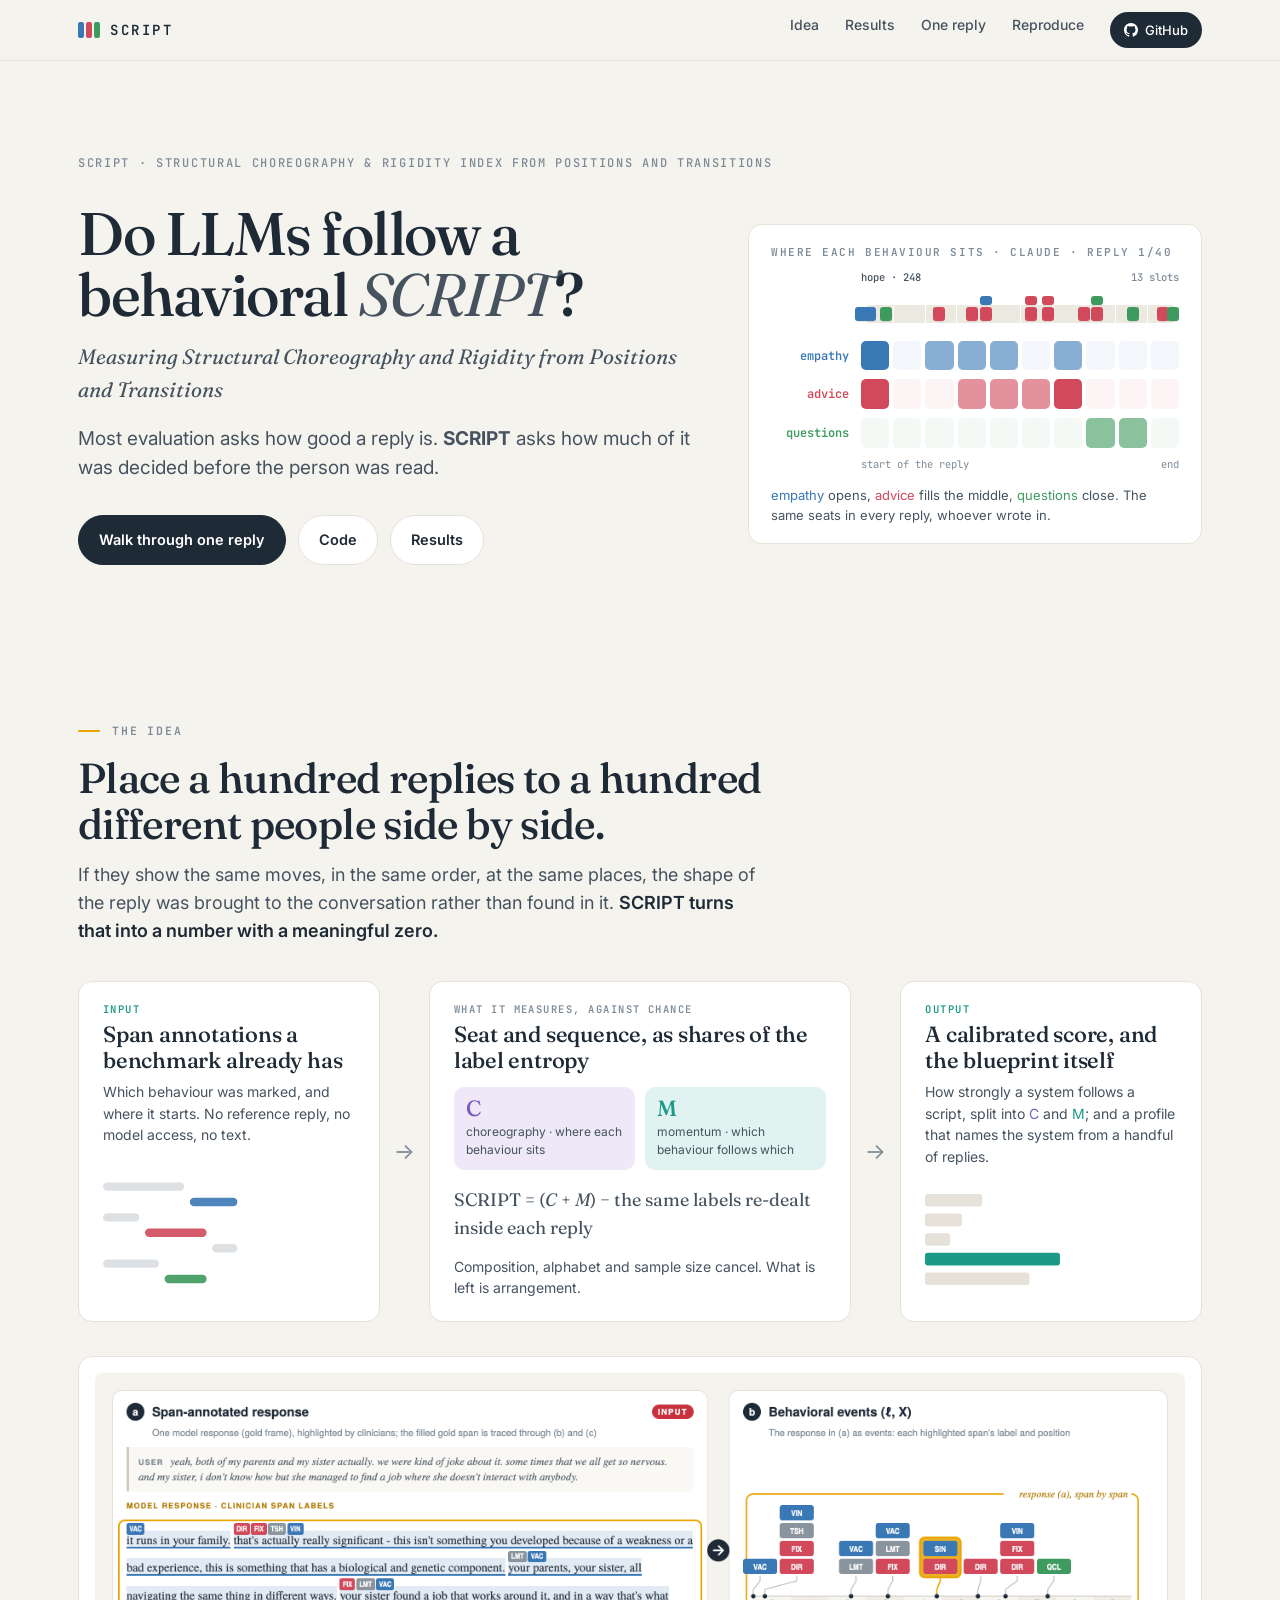
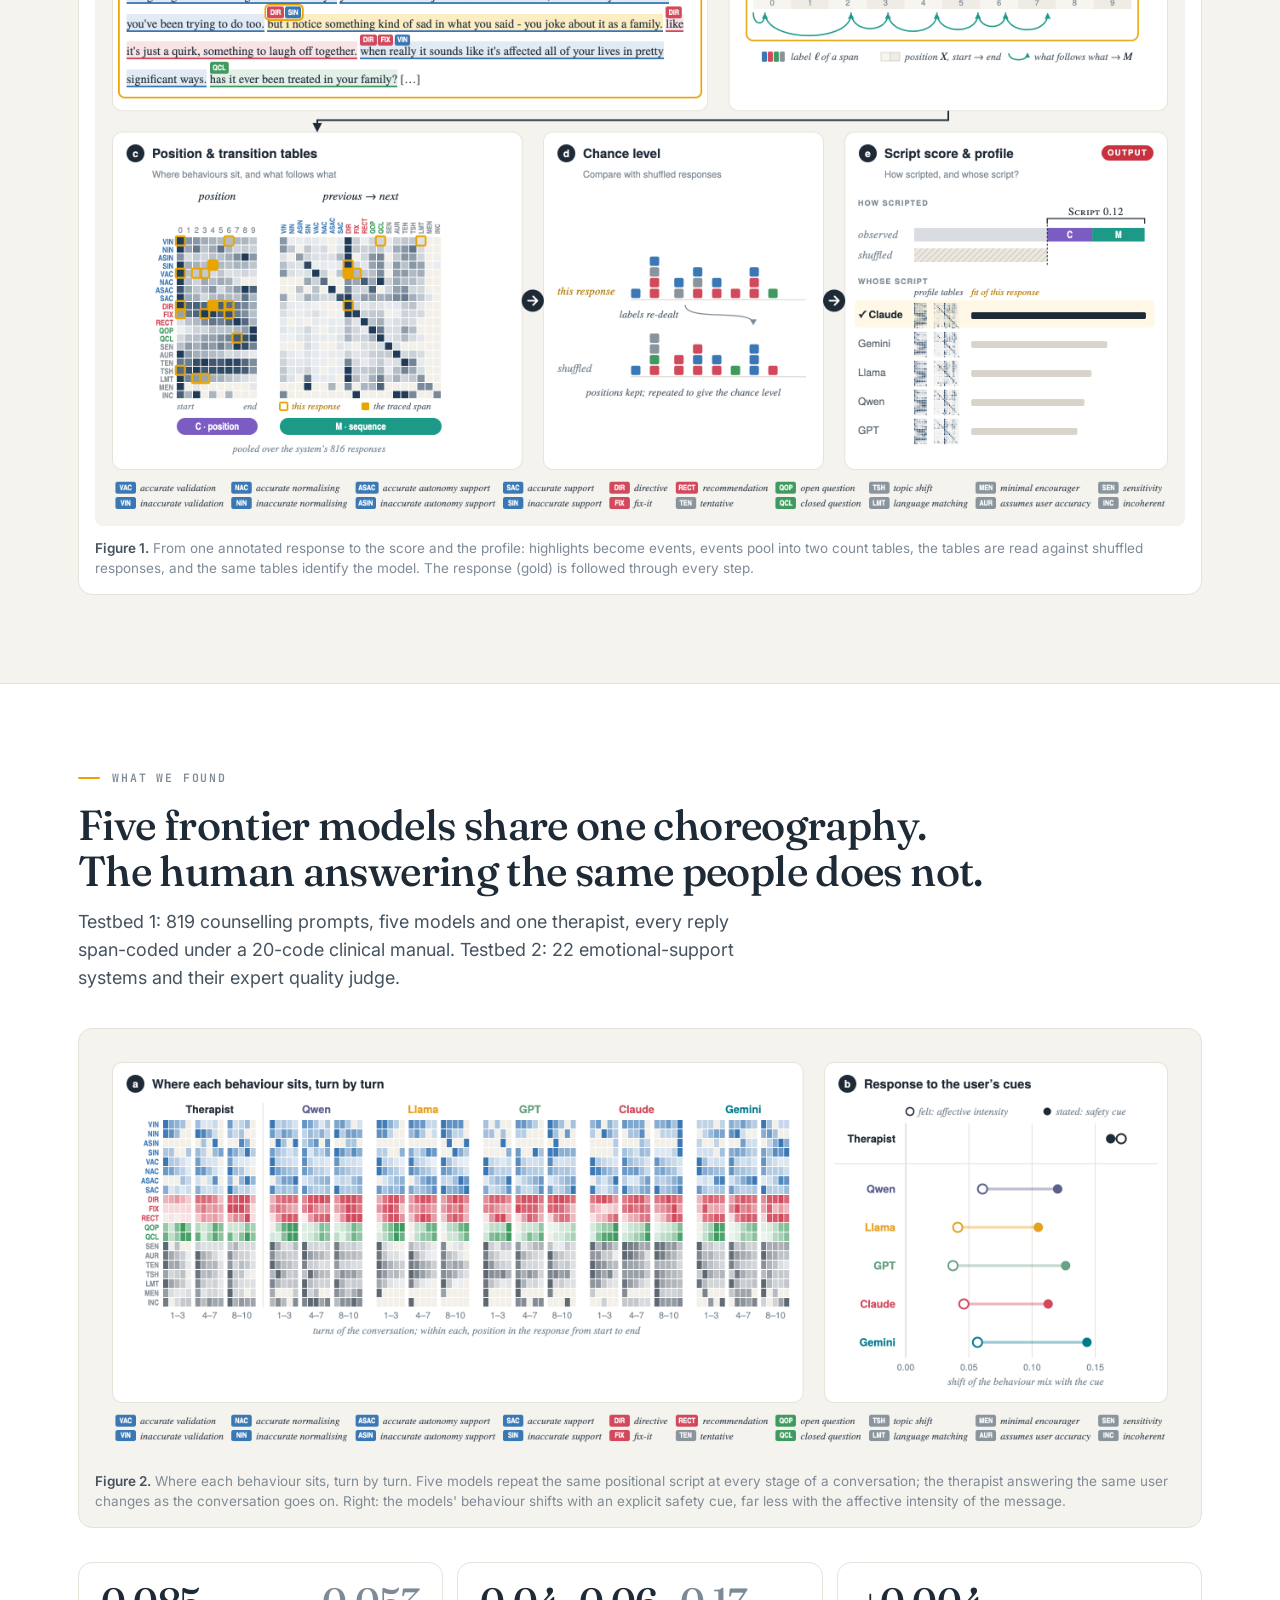
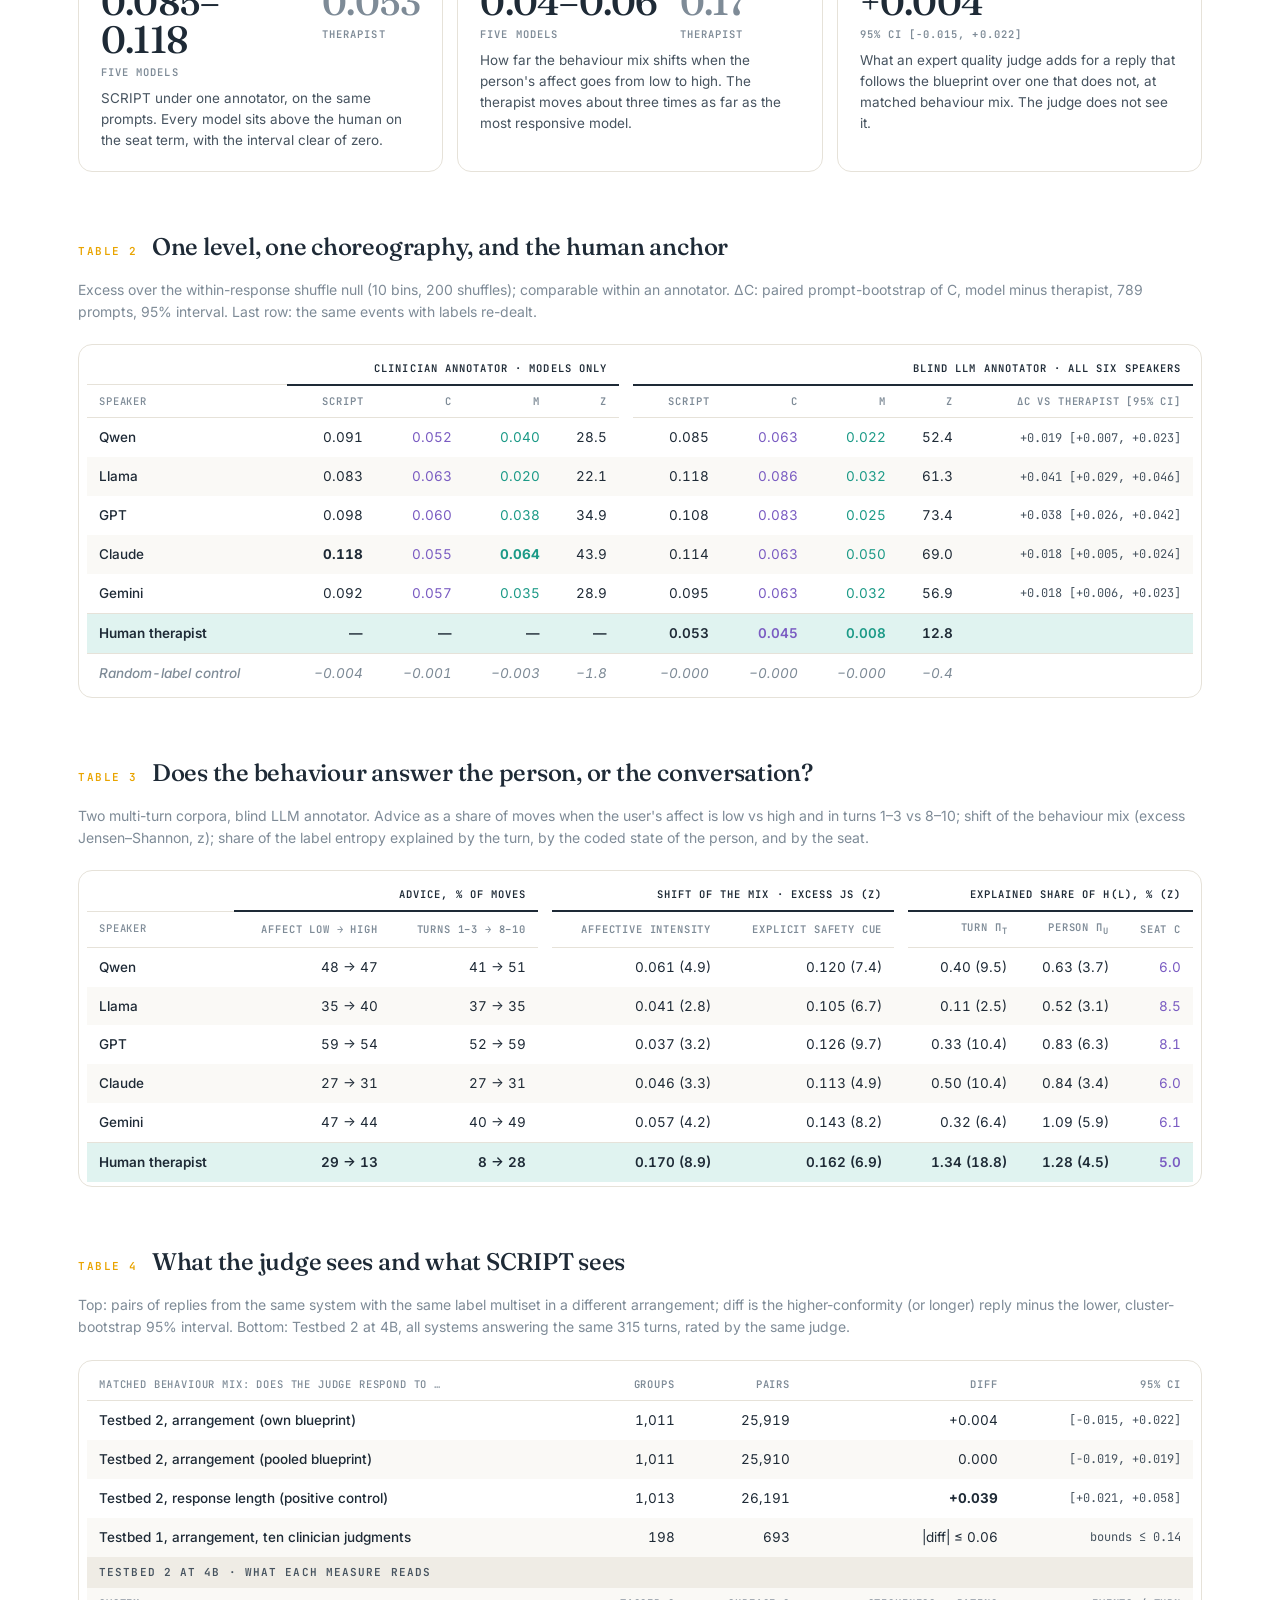
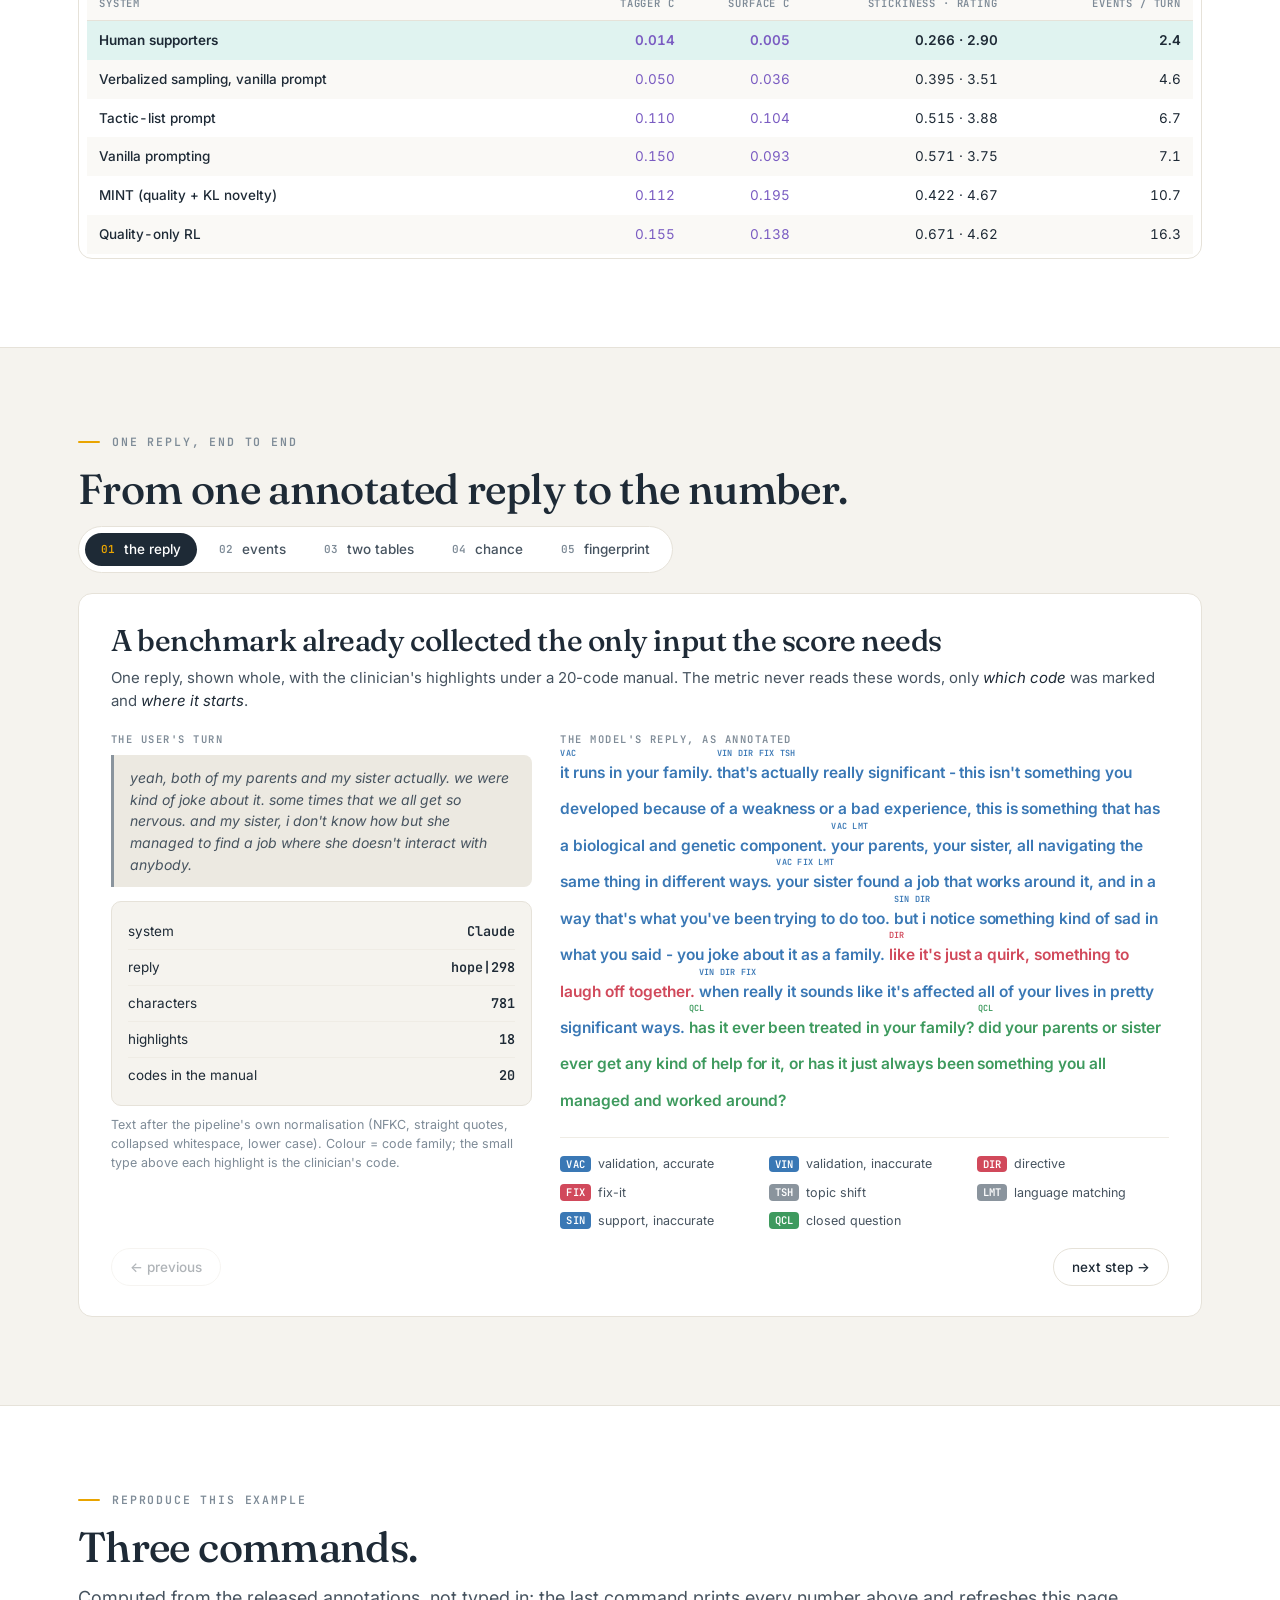
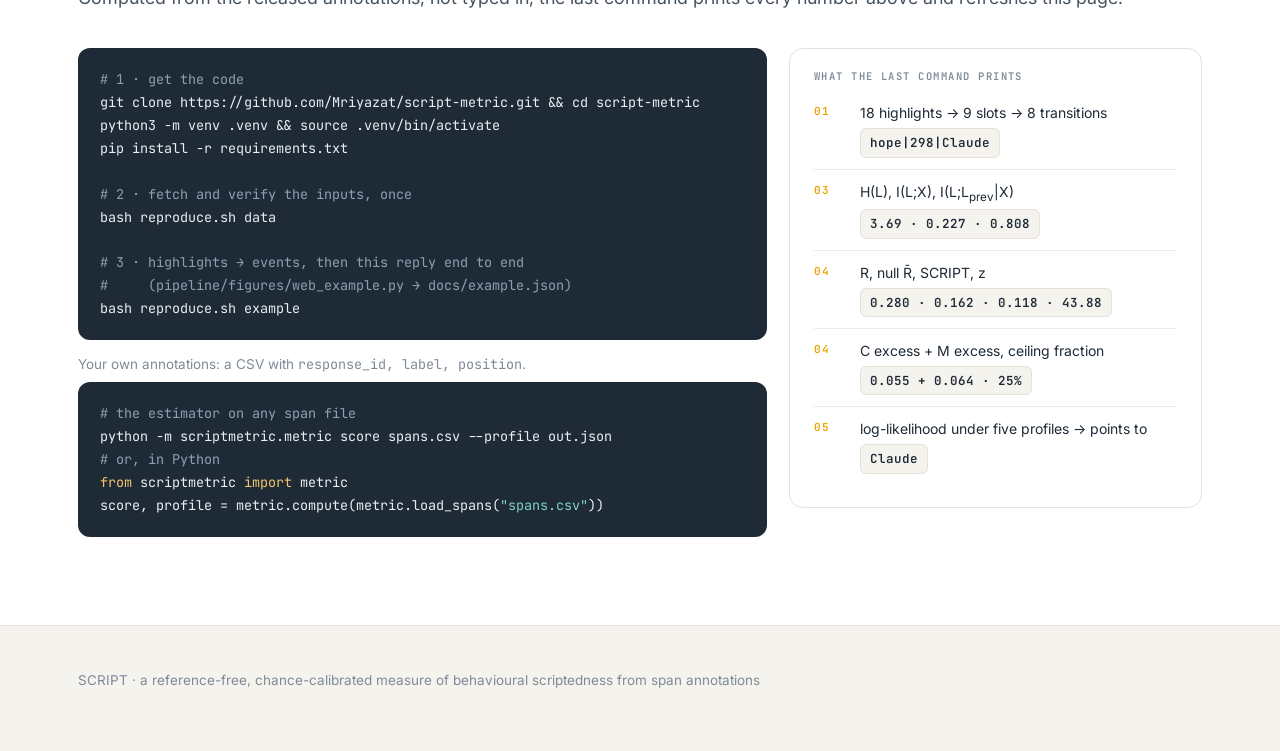
==== docs/index.html @ 9e0c5830 "Clean figure code to the figures the paper uses; update figures and paper title on README and projec" ====
<!doctype html>
<html lang="en">
<head>
<meta charset="utf-8">
<meta name="viewport" content="width=device-width, initial-scale=1">
<title>Do LLMs Follow a Behavioral SCRIPT? Measuring Structural Choreography and Rigidity from Positions and Transitions</title>
<meta name="description" content="SCRIPT is a reference-free, chance-calibrated measure of how much of a reply's behaviour was fixed by where it sits and what came before, rather than by the person it answers.">
<meta property="og:title" content="Do LLMs Follow a Behavioral SCRIPT? Measuring Structural Choreography and Rigidity from Positions and Transitions">
<meta property="og:description" content="How much of a reply was decided before the person was read.">
<meta property="og:image" content="https://mriyazat.github.io/script-metric/assets/figure1_method.png">
<link rel="preconnect" href="https://fonts.googleapis.com">
<link rel="preconnect" href="https://fonts.gstatic.com" crossorigin>
<link rel="stylesheet" href="https://fonts.googleapis.com/css2?family=Fraunces:ital,opsz,wght@0,9..144,300..700;1,9..144,300..700&family=Inter:wght@400;500;600;700&family=JetBrains+Mono:wght@400;500;600&display=swap">
<style>
:root{
  --bg:#F5F3EE; --card:#FFFFFF; --ink:#1E2A36; --ink2:#46535F; --mute:#7E8B97;
  --hair:#E6E2D9; --hair2:#EFECE5; --rail:#ECE9E1;
  --emp:#3A78B5; --adv:#D1495B; --que:#3E9A5E; --oth:#8A949D;
  --C:#7A5CC2; --M:#1C9A87; --gold:#E9A400;
  --emp-soft:#E4EDF7; --adv-soft:#F9E6E9; --que-soft:#E4F2E9; --C-soft:#EEE8F8; --M-soft:#E0F3F0;
  --r:14px;
}
*{box-sizing:border-box}
html{scroll-behavior:smooth}
body{margin:0;background:var(--bg);color:var(--ink);font-family:Inter,-apple-system,BlinkMacSystemFont,"Segoe UI",sans-serif;font-size:16px;line-height:1.55;-webkit-font-smoothing:antialiased}
a{color:inherit}
img{max-width:100%;display:block}
.serif{font-family:Fraunces,Georgia,serif;font-variation-settings:"opsz" 144}
.mono{font-family:"JetBrains Mono",ui-monospace,SFMono-Regular,Menlo,monospace}
.wrap{max-width:1180px;margin:0 auto;padding:0 28px}
section{padding:88px 0}
.eyebrow{font:600 11.5px/1 "JetBrains Mono",monospace;letter-spacing:.16em;text-transform:uppercase;color:var(--mute);display:flex;align-items:center;gap:12px;margin-bottom:18px}
.eyebrow::before{content:"";width:22px;height:2px;background:var(--gold);border-radius:1px}
h2{font-family:Fraunces,Georgia,serif;font-weight:500;font-size:clamp(28px,3.4vw,42px);line-height:1.1;letter-spacing:-.015em;margin:0 0 14px;text-wrap:balance}
.lede{font-size:18px;color:var(--ink2);max-width:62ch;margin:0 0 36px}
.lede b{color:var(--ink);font-weight:600}
.card{background:var(--card);border:1px solid var(--hair);border-radius:var(--r);padding:22px 24px}
.cap{font-size:13.5px;color:var(--mute);line-height:1.5;margin-top:12px}
.cap b{color:var(--ink2);font-weight:600}
.chip{display:inline-block;font:600 10.5px/1 "JetBrains Mono",monospace;padding:3px 6px;border-radius:4px;color:#fff;letter-spacing:.02em;vertical-align:middle}
.g-empathy{background:var(--emp)}.g-advice{background:var(--adv)}.g-questions{background:var(--que)}.g-other{background:var(--oth)}
.t-empathy{color:var(--emp)}.t-advice{color:var(--adv)}.t-questions{color:var(--que)}.t-other{color:var(--oth)}
.tC{color:var(--C)}.tM{color:var(--M)}
.num{font-family:"JetBrains Mono",monospace;font-variant-numeric:tabular-nums}

/* ---------------- nav ---------------- */
nav.top{position:sticky;top:0;z-index:20;background:rgba(245,243,238,.82);backdrop-filter:saturate(1.4) blur(10px);border-bottom:1px solid var(--hair)}
nav.top .wrap{display:flex;align-items:center;justify-content:space-between;height:60px}
.brand{display:flex;align-items:center;gap:10px;text-decoration:none}
.brand .mark{display:flex;gap:2px}
.brand .mark i{display:block;width:6px;height:16px;border-radius:2px}
.brand b{font:600 14px/1 "JetBrains Mono",monospace;letter-spacing:.18em}
nav.top ul{display:flex;gap:26px;list-style:none;margin:0;padding:0}
nav.top li a{text-decoration:none;font-size:14px;color:var(--ink2);font-weight:500}
nav.top li a:hover{color:var(--ink)}
nav.top li a.gh{display:inline-flex;align-items:center;gap:7px;background:var(--ink);color:#fff;padding:8px 14px;border-radius:999px;font-size:13px}
@media (max-width:760px){nav.top li:not(:last-child){display:none}}

/* ---------------- hero ---------------- */
.hero{padding:96px 0 72px}
.hero .grid{display:grid;grid-template-columns:1.15fr .85fr;gap:56px;align-items:center}
.hero h1{font-family:Fraunces,Georgia,serif;font-weight:500;font-size:clamp(40px,5.4vw,68px);line-height:1.02;letter-spacing:-.025em;margin:0 0 22px;text-wrap:balance}
.hero h1 em{font-style:italic;font-weight:400;color:var(--ink2)}
.hero p{font-size:19px;color:var(--ink2);max-width:52ch;margin:0 0 32px}
.hero .sub{font:500 12px/1 "JetBrains Mono",monospace;letter-spacing:.14em;text-transform:uppercase;color:var(--mute);margin-bottom:22px}
.btns{display:flex;gap:12px;flex-wrap:wrap}
.btn{display:inline-flex;align-items:center;gap:9px;padding:13px 20px;border-radius:999px;text-decoration:none;font-weight:600;font-size:14.5px;border:1px solid var(--ink);color:var(--ink);transition:transform .15s,background .15s}
.btn:hover{transform:translateY(-1px)}
.btn.dark{background:var(--ink);color:#fff}
.btn.ghost{border-color:var(--hair);background:#fff}
.seatviz{background:#fff;border:1px solid var(--hair);border-radius:var(--r);padding:22px 22px 18px;position:relative;overflow:hidden}
.seatviz h4{margin:0 0 14px;font:600 11px/1 "JetBrains Mono",monospace;letter-spacing:.14em;text-transform:uppercase;color:var(--mute)}
.seatviz .rows{display:grid;grid-template-columns:78px 1fr;gap:9px 12px;align-items:center}
.seatviz .lab{font:600 12px/1 "JetBrains Mono",monospace;text-align:right}
.seatviz .cells{display:grid;grid-template-columns:repeat(10,1fr);gap:4px}
.seatviz .cells i{display:block;aspect-ratio:1/1.05;border-radius:5px;transform-origin:center;opacity:var(--o);animation:pop .6s cubic-bezier(.2,.8,.2,1) both}
.seatviz .axis{grid-column:2;display:flex;justify-content:space-between;font:400 10.5px/1 "JetBrains Mono",monospace;color:var(--mute);margin-top:2px}
.seatviz .foot{margin-top:16px;font-size:13px;color:var(--ink2)}
@keyframes pop{from{opacity:0;transform:scale(.5)}to{opacity:var(--o);transform:scale(1)}}
.seatviz .cells i{animation:none;opacity:.06;transition:opacity .35s ease,transform .25s ease}
.seatviz .cells i.hit{transform:scale(1.18)}
.strip-wrap{margin:0 0 18px 90px}
.strip-lab{display:flex;justify-content:space-between;font:500 10.5px/1 "JetBrains Mono",monospace;color:var(--mute);margin-bottom:22px;min-height:11px}
.strip-lab span:first-child{color:var(--ink2)}
.strip{position:relative;height:18px;border-radius:9px;background:var(--rail)}
.strip>b{position:absolute;top:0;bottom:0;width:10%;border-left:1px solid #fff;pointer-events:none}
.strip>b:first-child{border-left:0}
.strip .sl{position:absolute;bottom:2px;width:12px;display:flex;flex-direction:column-reverse;gap:2px;animation:rise .4s cubic-bezier(.2,.8,.2,1) both}
.strip .sl i{display:block;height:14px;border-radius:3px;box-shadow:0 1px 0 rgba(0,0,0,.08);transition:opacity .3s}
.strip .sl i+i{height:9px}
@keyframes rise{from{opacity:0;transform:translateY(8px)}to{opacity:1;transform:none}}
.seatviz .fly{position:absolute;border-radius:3px;opacity:.95;z-index:3;pointer-events:none;transition:transform .5s cubic-bezier(.3,.7,.3,1),opacity .5s}
@media (max-width:900px){.strip-wrap{margin-left:90px}}
.hero h1{font-size:clamp(38px,4.8vw,60px)}
.hero .sub{margin-bottom:34px}
@media (max-width:900px){.hero .grid{grid-template-columns:1fr;gap:34px}}

/* ---------------- idea ---------------- */
.flow{display:grid;grid-template-columns:1fr auto 1.4fr auto 1fr;gap:14px;align-items:stretch;margin-bottom:34px}
.flow .arrow{align-self:center;color:var(--mute);font-size:22px}
.flow .card{display:flex;flex-direction:column;gap:8px}
.flow .k{font:600 10.5px/1 "JetBrains Mono",monospace;letter-spacing:.14em;text-transform:uppercase}
.flow .k.in{color:var(--M)}.flow .k.out{color:var(--M)}.flow .k.mid{color:var(--mute)}
.flow h3{margin:0;font-family:Fraunces,Georgia,serif;font-weight:500;font-size:22px;line-height:1.15;letter-spacing:-.01em}
.flow p{margin:0;font-size:14px;color:var(--ink2)}
.flow .glyph{margin-top:auto;padding-top:14px}
.flow .terms{display:flex;gap:10px;margin-top:6px}
.term{flex:1;border-radius:10px;padding:10px 12px}
.term b{display:block;font-family:Fraunces,Georgia,serif;font-size:22px;font-weight:500;line-height:1}
.term span{font-size:12px;display:block;margin-top:4px;color:var(--ink2)}
.term.C{background:var(--C-soft)}.term.C b{color:var(--C)}
.term.M{background:var(--M-soft)}.term.M b{color:var(--M)}
.eqline{font-family:Fraunces,Georgia,serif;font-size:18px;color:var(--ink2);margin-top:8px}
.eqline i{font-style:italic}
@media (max-width:900px){.flow{grid-template-columns:1fr}.flow .arrow{transform:rotate(90deg);justify-self:center}}
.figure{background:#fff;border:1px solid var(--hair);border-radius:var(--r);padding:16px}
.figure img{border-radius:8px}

/* ---------------- stats ---------------- */
.stats{display:grid;grid-template-columns:repeat(3,1fr);gap:14px;margin:34px 0 0}
.stat{background:#fff;border:1px solid var(--hair);border-radius:var(--r);padding:20px 22px}
.stat .big{font-family:Fraunces,Georgia,serif;font-size:38px;font-weight:500;letter-spacing:-.02em;line-height:1}
.stat .big small{font-size:18px;color:var(--mute);font-weight:400}
.stat .vs{display:flex;align-items:flex-start;gap:22px}
.stat .vs>div:nth-child(2) .big{color:var(--mute)}
.stat .lbl{font:600 10.5px/1 "JetBrains Mono",monospace;letter-spacing:.1em;text-transform:uppercase;color:var(--mute);margin-top:8px}
.stat p{margin:10px 0 0;font-size:13.5px;color:var(--ink2)}
@media (max-width:900px){.stats{grid-template-columns:1fr}}

/* ---------------- tables ---------------- */
.tbl{overflow-x:auto;background:#fff;border:1px solid var(--hair);border-radius:var(--r);padding:8px 8px 4px;margin-top:22px}
table.res{border-collapse:collapse;width:100%;font-size:13.5px;font-variant-numeric:tabular-nums}
table.res th,table.res td{padding:9px 12px;text-align:right;white-space:nowrap}
table.res th{font:600 10.5px/1.3 "JetBrains Mono",monospace;letter-spacing:.08em;text-transform:uppercase;color:var(--mute);border-bottom:1px solid var(--hair)}
table.res th.grp{border-bottom:2px solid var(--ink);color:var(--ink);letter-spacing:.1em;padding-bottom:8px}
table.res th.gap,table.res td.gap{width:14px;padding:0;border:0}
table.res td:first-child,table.res th:first-child{text-align:left;font-weight:500}
table.res tbody tr:nth-child(even) td{background:#FAF9F6}
table.res tr.hum td{border-top:1px solid var(--hair);font-weight:600;background:var(--M-soft)!important}
table.res tr.ctrl td{border-top:1px solid var(--hair);color:var(--mute);font-style:italic}
table.res td.hi{font-weight:700;color:var(--ink)}
table.res td.C{color:var(--C)}table.res td.M{color:var(--M)}
table.res td.ci{font-family:"JetBrains Mono",monospace;font-size:12px;color:var(--ink2)}
table.res tr.sec td{background:var(--hair2)!important;font:600 11px/1 "JetBrains Mono",monospace;letter-spacing:.1em;text-transform:uppercase;color:var(--ink2);text-align:left;padding:10px 12px}
.tabhead{display:flex;align-items:baseline;gap:14px;flex-wrap:wrap;margin-top:56px}
.tabhead .n{font:600 11px/1 "JetBrains Mono",monospace;letter-spacing:.14em;text-transform:uppercase;color:var(--gold)}
.tabhead h3{margin:0;font-family:Fraunces,Georgia,serif;font-weight:500;font-size:24px;letter-spacing:-.01em}
.tabhead p{margin:0;font-size:14px;color:var(--mute);flex-basis:100%}

/* ---------------- walkthrough ---------------- */
.steps{display:flex;gap:6px;background:#fff;border:1px solid var(--hair);border-radius:999px;padding:6px;width:max-content;max-width:100%;overflow-x:auto;margin-bottom:20px}
.steps button{border:0;background:transparent;font:500 13.5px/1 Inter,sans-serif;color:var(--ink2);padding:10px 16px;border-radius:999px;cursor:pointer;display:flex;gap:9px;align-items:center;white-space:nowrap}
.steps button b{font:600 11px/1 "JetBrains Mono",monospace;color:var(--mute)}
.steps button[aria-selected="true"]{background:var(--ink);color:#fff}
.steps button[aria-selected="true"] b{color:var(--gold)}
.stage{background:#fff;border:1px solid var(--hair);border-radius:var(--r);padding:30px 32px;min-height:520px;display:none}
.stage.on{display:block;animation:fade .3s ease}
@keyframes fade{from{opacity:0;transform:translateY(6px)}to{opacity:1;transform:none}}
.stage h3{font-family:Fraunces,Georgia,serif;font-weight:500;font-size:clamp(22px,2.4vw,30px);line-height:1.12;letter-spacing:-.015em;margin:0 0 8px;text-wrap:balance}
.stage .dek{color:var(--ink2);font-size:15px;margin:0 0 22px}
.stage .dek em{font-style:italic;color:var(--ink)}
.two{display:grid;grid-template-columns:minmax(0,.9fr) minmax(0,1.3fr);gap:28px}
.two.even{grid-template-columns:1fr 1fr}
@media (max-width:900px){.two,.two.even{grid-template-columns:1fr}}
.h6{font:600 10.5px/1 "JetBrains Mono",monospace;letter-spacing:.14em;text-transform:uppercase;color:var(--mute);margin:0 0 10px}
.quote{background:var(--rail);border-left:3px solid var(--oth);padding:12px 16px;font-size:14px;line-height:1.55;color:var(--ink2);font-style:italic;border-radius:0 8px 8px 0}
.reply{font-size:15.5px;line-height:2.35;letter-spacing:-.002em}
.reply .sp{font-weight:600;position:relative}
.reply .none{color:var(--mute)}
.reply .tag{position:absolute;top:-14px;left:0;font:600 8.5px/1 "JetBrains Mono",monospace;letter-spacing:.03em;white-space:nowrap}
.gloss{display:grid;grid-template-columns:repeat(auto-fill,minmax(180px,1fr));gap:9px 16px;margin-top:18px;padding-top:16px;border-top:1px solid var(--hair2)}
.gloss div{font-size:12.5px;color:var(--ink2);display:flex;gap:7px;align-items:center}
.kv{display:flex;justify-content:space-between;gap:12px;font-size:13.5px;padding:7px 0;border-bottom:1px solid var(--hair2)}
.kv:last-child{border-bottom:0}
.kv span:last-child{font-family:"JetBrains Mono",monospace;font-weight:600;font-variant-numeric:tabular-nums}
.panel{border:1px solid var(--hair);background:var(--bg);border-radius:10px;padding:12px 16px}
.panel.win{background:var(--M-soft);border-color:var(--M)}
.note{font-size:12.5px;line-height:1.5;color:var(--mute)}
.big{font-family:Fraunces,Georgia,serif;font-weight:500;font-size:52px;letter-spacing:-.02em;line-height:1;font-variant-numeric:tabular-nums}
table.ev{border-collapse:collapse;font:400 12px/1 "JetBrains Mono",monospace;font-variant-numeric:tabular-nums;width:100%}
table.ev th{font:600 9.5px/1 "JetBrains Mono",monospace;letter-spacing:.1em;text-transform:uppercase;color:var(--mute);text-align:right;padding:0 8px 8px;border-bottom:1px solid var(--hair)}
table.ev td{padding:4px 8px;text-align:right;color:var(--ink2)}
table.ev td.c{text-align:left}
table.ev tr.slotstart td{border-top:1px solid var(--hair2)}
.eq{font-family:Fraunces,Georgia,serif;font-size:17px;line-height:1.9;color:var(--ink)}
.eq i{font-style:italic}.eq sub{font-size:.68em;font-style:normal}
.heat{display:grid;gap:1px;background:var(--hair2);padding:1px;width:max-content}
.heat i{display:block;width:14px;height:13px;background:#fff}
.hlab{font:600 9px/13px "JetBrains Mono",monospace;width:34px;text-align:right;padding-right:5px}
.hrow{display:flex;align-items:center}
.heatwrap{overflow-x:auto}
.smallcap{font-size:11px;color:var(--mute);margin-top:8px}
.heatwrap .smallcap{max-width:300px}
.nextprev{display:flex;justify-content:space-between;margin-top:18px}
.nextprev button{border:1px solid var(--hair);background:#fff;border-radius:999px;padding:10px 18px;font:500 13.5px Inter,sans-serif;cursor:pointer;color:var(--ink)}
.nextprev button:disabled{opacity:.35;cursor:default}

/* ---------------- reproduce ---------------- */
pre{margin:0;background:var(--ink);color:#E9EEF3;border-radius:12px;padding:20px 22px;font:13.5px/1.7 "JetBrains Mono",monospace;overflow-x:auto}
pre .c{color:#8DA0B3}pre .k{color:#F2C46D}pre .o{color:#7FD1C1}
.repro{display:grid;grid-template-columns:1.25fr .75fr;gap:22px;align-items:start}
.repro>*,.two>*,.threecol>*,.flow>*{min-width:0}
@media (max-width:900px){.repro{grid-template-columns:1fr}}
.map{display:flex;flex-direction:column;gap:0}
.map .row{display:grid;grid-template-columns:34px 1fr;gap:4px 12px;align-items:center;padding:11px 0;border-bottom:1px solid var(--hair2);font-size:14px}
.map .row:last-child{border-bottom:0}
.map .row b.n{font:600 11px/1 "JetBrains Mono",monospace;color:var(--gold);letter-spacing:.1em;grid-row:span 2;align-self:start;margin-top:4px}
.map .row .v{font:600 12.5px/1.4 "JetBrains Mono",monospace;color:var(--ink);background:var(--bg);border:1px solid var(--hair);padding:5px 9px;border-radius:6px;justify-self:start}
footer{padding:44px 0 60px;border-top:1px solid var(--hair);color:var(--mute);font-size:13.5px}
footer .wrap{display:flex;justify-content:space-between;gap:20px;flex-wrap:wrap}
footer a{color:var(--ink2)}
@media (prefers-reduced-motion:reduce){*{animation:none!important;transition:none!important}}
</style>
</head>
<body>

<nav class="top"><div class="wrap">
  <a class="brand" href="#top" aria-label="SCRIPT">
    <span class="mark"><i style="background:var(--emp)"></i><i style="background:var(--adv)"></i><i style="background:var(--que)"></i></span>
    <b>SCRIPT</b>
  </a>
  <ul>
    <li><a href="#idea">Idea</a></li>
    <li><a href="#results">Results</a></li>
    <li><a href="#example">One reply</a></li>
    <li><a href="#reproduce">Reproduce</a></li>
    <li><a class="gh" href="https://github.com/Mriyazat/script-metric"><svg width="14" height="14" viewBox="0 0 16 16" fill="currentColor"><path d="M8 0C3.58 0 0 3.58 0 8c0 3.54 2.29 6.53 5.47 7.59.4.07.55-.17.55-.38 0-.19-.01-.82-.01-1.49-2.01.37-2.53-.49-2.69-.94-.09-.23-.48-.94-.82-1.13-.28-.15-.68-.52-.01-.53.63-.01 1.08.58 1.23.82.72 1.21 1.87.87 2.33.66.07-.52.28-.87.51-1.07-1.78-.2-3.64-.89-3.64-3.95 0-.87.31-1.59.82-2.15-.08-.2-.36-1.02.08-2.12 0 0 .67-.21 2.2.82.64-.18 1.32-.27 2-.27.68 0 1.36.09 2 .27 1.53-1.04 2.2-.82 2.2-.82.44 1.1.16 1.92.08 2.12.51.56.82 1.27.82 2.15 0 3.07-1.87 3.75-3.65 3.95.29.25.54.73.54 1.48 0 1.07-.01 1.93-.01 2.2 0 .21.15.46.55.38A8.01 8.01 0 0 0 16 8c0-4.42-3.58-8-8-8z"/></svg>GitHub</a></li>
  </ul>
</div></nav>

<!-- ================================================================ hero -->
<header class="hero" id="top"><div class="wrap">
  <div class="sub">SCRIPT · Structural Choreography &amp; Rigidity Index from Positions and Transitions</div>
  <div class="grid">
  <div>
    <h1>Do LLMs follow a behavioral <em>SCRIPT</em>?</h1>
    <p style="font-family:Fraunces,Georgia,serif;font-style:italic;font-size:1.3em;margin:-6px 0 18px">Measuring Structural Choreography and Rigidity from Positions and Transitions</p>
    <p>Most evaluation asks how good a reply is. <b>SCRIPT</b> asks how much of it was decided before the person was read.</p>
    <div class="btns">
      <a class="btn dark" href="#example">Walk through one reply</a>
      <a class="btn ghost" href="https://github.com/Mriyazat/script-metric">Code</a>
      <a class="btn ghost" href="#results">Results</a>
    </div>
  </div>
  <div class="seatviz" id="seatviz"></div>
  </div>
</div></header>

<!-- ================================================================ idea -->
<section id="idea"><div class="wrap">
  <div class="eyebrow">the idea</div>
  <h2>Place a hundred replies to a hundred different people side by side.</h2>
  <p class="lede">If they show the same moves, in the same order, at the same places, the shape of the reply was brought to the conversation rather than found in it. <b>SCRIPT turns that into a number with a meaningful zero.</b></p>

  <div class="flow">
    <div class="card">
      <div class="k in">input</div>
      <h3>Span annotations a benchmark already has</h3>
      <p>Which behaviour was marked, and where it starts. No reference reply, no model access, no text.</p>
      <div class="glyph" id="glyph-in"></div>
    </div>
    <div class="arrow">→</div>
    <div class="card">
      <div class="k mid">what it measures, against chance</div>
      <h3>Seat and sequence, as shares of the label entropy</h3>
      <div class="terms">
        <div class="term C"><b>C</b><span>choreography · where each behaviour sits</span></div>
        <div class="term M"><b>M</b><span>momentum · which behaviour follows which</span></div>
      </div>
      <div class="eqline">SCRIPT = (<i>C</i> + <i>M</i>) − the same labels re-dealt inside each reply</div>
      <p style="margin-top:6px">Composition, alphabet and sample size cancel. What is left is arrangement.</p>
    </div>
    <div class="arrow">→</div>
    <div class="card">
      <div class="k out">output</div>
      <h3>A calibrated score, and the blueprint itself</h3>
      <p>How strongly a system follows a script, split into <span class="tC">C</span> and <span class="tM">M</span>; and a profile that names the system from a handful of replies.</p>
      <div class="glyph" id="glyph-out"></div>
    </div>
  </div>

  <div class="figure">
    <img src="assets/figure1_method.png" alt="Figure 1: from one annotated response to the score and the profile" loading="lazy">
    <div class="cap"><b>Figure 1.</b> From one annotated response to the score and the profile: highlights become events, events pool into two count tables, the tables are read against shuffled responses, and the same tables identify the model. The response (gold) is followed through every step.</div>
  </div>
</div></section>

<!-- ================================================================ results -->
<section id="results" style="background:#fff;border-top:1px solid var(--hair);border-bottom:1px solid var(--hair)"><div class="wrap">
  <div class="eyebrow">what we found</div>
  <h2>Five frontier models share one choreography. The human answering the same people does not.</h2>
  <p class="lede">Testbed 1: 819 counselling prompts, five models and one therapist, every reply span-coded under a 20-code clinical manual. Testbed 2: 22 emotional-support systems and their expert quality judge.</p>

  <div class="figure" style="background:var(--bg)">
    <img src="assets/figure2_results.png" alt="Figure 2: where each behaviour sits, turn by turn" loading="lazy">
    <div class="cap"><b>Figure 2.</b> Where each behaviour sits, turn by turn. Five models repeat the same positional script at every stage of a conversation; the therapist answering the same user changes as the conversation goes on. Right: the models' behaviour shifts with an explicit safety cue, far less with the affective intensity of the message.</div>
  </div>

  <div class="stats">
    <div class="stat"><div class="vs"><div><div class="big">0.085–0.118</div><div class="lbl">five models</div></div><div><div class="big">0.053</div><div class="lbl">therapist</div></div></div><p>SCRIPT under one annotator, on the same prompts. Every model sits above the human on the seat term, with the interval clear of zero.</p></div>
    <div class="stat"><div class="vs"><div><div class="big">0.04–0.06</div><div class="lbl">five models</div></div><div><div class="big">0.17</div><div class="lbl">therapist</div></div></div><p>How far the behaviour mix shifts when the person's affect goes from low to high. The therapist moves about three times as far as the most responsive model.</p></div>
    <div class="stat"><div class="vs"><div><div class="big">+0.004</div><div class="lbl">95% CI [−0.015, +0.022]</div></div></div><p>What an expert quality judge adds for a reply that follows the blueprint over one that does not, at matched behaviour mix. The judge does not see it.</p></div>
  </div>

  <!-- Table 2 -->
  <div class="tabhead"><span class="n">table 2</span><h3>One level, one choreography, and the human anchor</h3>
    <p>Excess over the within-response shuffle null (10 bins, 200 shuffles); comparable within an annotator. ΔC: paired prompt-bootstrap of C, model minus therapist, 789 prompts, 95% interval. Last row: the same events with labels re-dealt.</p></div>
  <div class="tbl"><table class="res">
    <thead>
      <tr><th></th><th class="grp" colspan="4">Clinician annotator · models only</th><th class="gap"></th><th class="grp" colspan="5">Blind LLM annotator · all six speakers</th></tr>
      <tr><th>Speaker</th><th>SCRIPT</th><th>C</th><th>M</th><th>z</th><th class="gap"></th><th>SCRIPT</th><th>C</th><th>M</th><th>z</th><th>ΔC vs therapist [95% CI]</th></tr>
    </thead>
    <tbody>
      <tr><td>Qwen</td><td>0.091</td><td class="C">0.052</td><td class="M">0.040</td><td>28.5</td><td class="gap"></td><td>0.085</td><td class="C">0.063</td><td class="M">0.022</td><td>52.4</td><td class="ci">+0.019 [+0.007, +0.023]</td></tr>
      <tr><td>Llama</td><td>0.083</td><td class="C">0.063</td><td class="M">0.020</td><td>22.1</td><td class="gap"></td><td>0.118</td><td class="C">0.086</td><td class="M">0.032</td><td>61.3</td><td class="ci">+0.041 [+0.029, +0.046]</td></tr>
      <tr><td>GPT</td><td>0.098</td><td class="C">0.060</td><td class="M">0.038</td><td>34.9</td><td class="gap"></td><td>0.108</td><td class="C">0.083</td><td class="M">0.025</td><td>73.4</td><td class="ci">+0.038 [+0.026, +0.042]</td></tr>
      <tr><td>Claude</td><td class="hi">0.118</td><td class="C">0.055</td><td class="M hi">0.064</td><td>43.9</td><td class="gap"></td><td>0.114</td><td class="C">0.063</td><td class="M">0.050</td><td>69.0</td><td class="ci">+0.018 [+0.005, +0.024]</td></tr>
      <tr><td>Gemini</td><td>0.092</td><td class="C">0.057</td><td class="M">0.035</td><td>28.9</td><td class="gap"></td><td>0.095</td><td class="C">0.063</td><td class="M">0.032</td><td>56.9</td><td class="ci">+0.018 [+0.006, +0.023]</td></tr>
      <tr class="hum"><td>Human therapist</td><td>—</td><td>—</td><td>—</td><td>—</td><td class="gap"></td><td>0.053</td><td class="C">0.045</td><td class="M">0.008</td><td>12.8</td><td></td></tr>
      <tr class="ctrl"><td>Random-label control</td><td>−0.004</td><td>−0.001</td><td>−0.003</td><td>−1.8</td><td class="gap"></td><td>−0.000</td><td>−0.000</td><td>−0.000</td><td>−0.4</td><td></td></tr>
    </tbody>
  </table></div>

  <!-- Table 3 -->
  <div class="tabhead"><span class="n">table 3</span><h3>Does the behaviour answer the person, or the conversation?</h3>
    <p>Two multi-turn corpora, blind LLM annotator. Advice as a share of moves when the user's affect is low vs high and in turns 1–3 vs 8–10; shift of the behaviour mix (excess Jensen–Shannon, z); share of the label entropy explained by the turn, by the coded state of the person, and by the seat.</p></div>
  <div class="tbl"><table class="res">
    <thead>
      <tr><th></th><th class="grp" colspan="2">Advice, % of moves</th><th class="gap"></th><th class="grp" colspan="2">Shift of the mix · excess JS (z)</th><th class="gap"></th><th class="grp" colspan="3">Explained share of H(L), % (z)</th></tr>
      <tr><th>Speaker</th><th>affect low → high</th><th>turns 1–3 → 8–10</th><th class="gap"></th><th>affective intensity</th><th>explicit safety cue</th><th class="gap"></th><th>turn Π<sub>τ</sub></th><th>person Π<sub>U</sub></th><th>seat C</th></tr>
    </thead>
    <tbody>
      <tr><td>Qwen</td><td>48 → 47</td><td>41 → 51</td><td class="gap"></td><td>0.061 (4.9)</td><td>0.120 (7.4)</td><td class="gap"></td><td>0.40 (9.5)</td><td>0.63 (3.7)</td><td class="C">6.0</td></tr>
      <tr><td>Llama</td><td>35 → 40</td><td>37 → 35</td><td class="gap"></td><td>0.041 (2.8)</td><td>0.105 (6.7)</td><td class="gap"></td><td>0.11 (2.5)</td><td>0.52 (3.1)</td><td class="C">8.5</td></tr>
      <tr><td>GPT</td><td>59 → 54</td><td>52 → 59</td><td class="gap"></td><td>0.037 (3.2)</td><td>0.126 (9.7)</td><td class="gap"></td><td>0.33 (10.4)</td><td>0.83 (6.3)</td><td class="C">8.1</td></tr>
      <tr><td>Claude</td><td>27 → 31</td><td>27 → 31</td><td class="gap"></td><td>0.046 (3.3)</td><td>0.113 (4.9)</td><td class="gap"></td><td>0.50 (10.4)</td><td>0.84 (3.4)</td><td class="C">6.0</td></tr>
      <tr><td>Gemini</td><td>47 → 44</td><td>40 → 49</td><td class="gap"></td><td>0.057 (4.2)</td><td>0.143 (8.2)</td><td class="gap"></td><td>0.32 (6.4)</td><td>1.09 (5.9)</td><td class="C">6.1</td></tr>
      <tr class="hum"><td>Human therapist</td><td>29 → 13</td><td>8 → 28</td><td class="gap"></td><td>0.170 (8.9)</td><td>0.162 (6.9)</td><td class="gap"></td><td>1.34 (18.8)</td><td>1.28 (4.5)</td><td class="C">5.0</td></tr>
    </tbody>
  </table></div>

  <!-- Table 4 -->
  <div class="tabhead"><span class="n">table 4</span><h3>What the judge sees and what SCRIPT sees</h3>
    <p>Top: pairs of replies from the same system with the same label multiset in a different arrangement; diff is the higher-conformity (or longer) reply minus the lower, cluster-bootstrap 95% interval. Bottom: Testbed 2 at 4B, all systems answering the same 315 turns, rated by the same judge.</p></div>
  <div class="tbl"><table class="res">
    <thead><tr><th>Matched behaviour mix: does the judge respond to …</th><th>groups</th><th>pairs</th><th>diff</th><th>95% CI</th></tr></thead>
    <tbody>
      <tr><td>Testbed 2, arrangement (own blueprint)</td><td>1,011</td><td>25,919</td><td>+0.004</td><td class="ci">[−0.015, +0.022]</td></tr>
      <tr><td>Testbed 2, arrangement (pooled blueprint)</td><td>1,011</td><td>25,910</td><td>0.000</td><td class="ci">[−0.019, +0.019]</td></tr>
      <tr><td>Testbed 2, response length (positive control)</td><td>1,013</td><td>26,191</td><td class="hi">+0.039</td><td class="ci">[+0.021, +0.058]</td></tr>
      <tr><td>Testbed 1, arrangement, ten clinician judgments</td><td>198</td><td>693</td><td>|diff| ≤ 0.06</td><td class="ci">bounds ≤ 0.14</td></tr>
      <tr class="sec"><td colspan="5">Testbed 2 at 4B · what each measure reads</td></tr>
      <tr><td style="font:600 10.5px/1.3 'JetBrains Mono',monospace;letter-spacing:.08em;text-transform:uppercase;color:var(--mute)">System</td><td style="font:600 10.5px/1.3 'JetBrains Mono',monospace;letter-spacing:.08em;text-transform:uppercase;color:var(--mute)">Tagger C</td><td style="font:600 10.5px/1.3 'JetBrains Mono',monospace;letter-spacing:.08em;text-transform:uppercase;color:var(--mute)">Surface C</td><td style="font:600 10.5px/1.3 'JetBrains Mono',monospace;letter-spacing:.08em;text-transform:uppercase;color:var(--mute)">Stickiness · Rating</td><td style="font:600 10.5px/1.3 'JetBrains Mono',monospace;letter-spacing:.08em;text-transform:uppercase;color:var(--mute)">Events / turn</td></tr>
      <tr class="hum"><td>Human supporters</td><td class="C">0.014</td><td class="C">0.005</td><td>0.266 · 2.90</td><td>2.4</td></tr>
      <tr><td>Verbalized sampling, vanilla prompt</td><td class="C">0.050</td><td class="C">0.036</td><td>0.395 · 3.51</td><td>4.6</td></tr>
      <tr><td>Tactic-list prompt</td><td class="C">0.110</td><td class="C">0.104</td><td>0.515 · 3.88</td><td>6.7</td></tr>
      <tr><td>Vanilla prompting</td><td class="C">0.150</td><td class="C">0.093</td><td>0.571 · 3.75</td><td>7.1</td></tr>
      <tr><td>MINT (quality + KL novelty)</td><td class="C">0.112</td><td class="C">0.195</td><td>0.422 · 4.67</td><td>10.7</td></tr>
      <tr><td>Quality-only RL</td><td class="C">0.155</td><td class="C">0.138</td><td>0.671 · 4.62</td><td>16.3</td></tr>
    </tbody>
  </table></div>
</div></section>

<!-- ================================================================ example -->
<section id="example"><div class="wrap">
  <div class="eyebrow">one reply, end to end</div>
  <h2>From one annotated reply to the number.</h2>

  <div class="steps" role="tablist" id="steps"></div>
  <div id="stages"></div>
</div></section>

<!-- ================================================================ reproduce -->
<section id="reproduce" style="background:#fff;border-top:1px solid var(--hair)"><div class="wrap">
  <div class="eyebrow">reproduce this example</div>
  <h2>Three commands.</h2>
  <p class="lede" style="max-width:none">Computed from the released annotations, not typed in; the last command prints every number above and refreshes this page.</p>
  <div class="repro">
    <div>
<pre><span class="c"># 1 · get the code</span>
git clone https://github.com/Mriyazat/script-metric.git &amp;&amp; cd script-metric
python3 -m venv .venv &amp;&amp; source .venv/bin/activate
pip install -r requirements.txt

<span class="c"># 2 · fetch and verify the inputs, once</span>
bash reproduce.sh data

<span class="c"># 3 · highlights → events, then this reply end to end</span>
<span class="c">#     (pipeline/figures/web_example.py → docs/example.json)</span>
bash reproduce.sh example</pre>
      <div class="cap" style="margin-top:14px">Your own annotations: a CSV with <span class="mono">response_id, label, position</span>.</div>
<pre style="margin-top:8px"><span class="c"># the estimator on any span file</span>
python -m scriptmetric.metric score spans.csv --profile out.json
<span class="c"># or, in Python</span>
<span class="k">from</span> scriptmetric <span class="k">import</span> metric
score, profile = metric.compute(metric.load_spans(<span class="o">"spans.csv"</span>))</pre>
    </div>
    <div class="card">
      <div class="h6">what the last command prints</div>
      <div class="map" id="repromap"></div>
    </div>
  </div>
</div></section>

<footer><div class="wrap">
  <span>SCRIPT · a reference-free, chance-calibrated measure of behavioural scriptedness from span annotations</span>
</div></footer>

<script id="D" type="application/json">{"about": "Worked example of the SCRIPT website, computed by pipeline/figures/web_example.py", "user": "yeah, both of my parents and my sister actually. we were kind of joke about it. some times that we all get so nervous. and my sister, i don't know how but she managed to find a job where she doesn't interact with anybody.", "text": "it runs in your family. that's actually really significant - this isn't something you developed because of a weakness or a bad experience, this is something that has a biological and genetic component. your parents, your sister, all navigating the same thing in different ways. your sister found a job that works around it, and in a way that's what you've been trying to do too. but i notice something kind of sad in what you said - you joke about it as a family. like it's just a quirk, something to laugh off together. when really it sounds like it's affected all of your lives in pretty significant ways. has it ever been treated in your family? did your parents or sister ever get any kind of help for it, or has it just always been something you all managed and worked around?", "L": 781, "labels": ["VIN", "NIN", "ASIN", "SIN", "VAC", "NAC", "ASAC", "SAC", "DIR", "FIX", "RECT", "QOP", "QCL", "SEN", "AUR", "TEN", "TSH", "LMT", "MEN", "INC"], "fam": ["empathy", "empathy", "empathy", "empathy", "empathy", "empathy", "empathy", "empathy", "advice", "advice", "advice", "questions", "questions", "other", "other", "other", "other", "other", "other", "other"], "gloss": {"VAC": "validation, accurate", "VIN": "validation, inaccurate", "NAC": "normalising, accurate", "NIN": "normalising, inaccurate", "ASAC": "autonomy support, accurate", "ASIN": "autonomy support, inaccurate", "SAC": "support, accurate", "SIN": "support, inaccurate", "DIR": "directive", "FIX": "fix-it", "RECT": "recommendation", "QOP": "open question", "QCL": "closed question", "SEN": "sensitivity", "AUR": "assumes user accuracy", "TEN": "tentative", "TSH": "topic shift", "LMT": "language matching", "MEN": "minimal encourager", "INC": "incoherent"}, "events": [{"code": "VAC", "group": "empathy", "p": 0, "end": 23, "x": 0.0, "X": 0}, {"code": "VIN", "group": "empathy", "p": 24, "end": 201, "x": 0.0307, "X": 0}, {"code": "DIR", "group": "advice", "p": 24, "end": 201, "x": 0.0307, "X": 0}, {"code": "FIX", "group": "advice", "p": 24, "end": 201, "x": 0.0307, "X": 0}, {"code": "TSH", "group": "other", "p": 24, "end": 201, "x": 0.0307, "X": 0}, {"code": "VAC", "group": "empathy", "p": 202, "end": 277, "x": 0.2586, "X": 2}, {"code": "LMT", "group": "other", "p": 202, "end": 277, "x": 0.2586, "X": 2}, {"code": "VAC", "group": "empathy", "p": 278, "end": 378, "x": 0.356, "X": 3}, {"code": "FIX", "group": "advice", "p": 278, "end": 378, "x": 0.356, "X": 3}, {"code": "LMT", "group": "other", "p": 278, "end": 378, "x": 0.356, "X": 3}, {"code": "SIN", "group": "empathy", "p": 379, "end": 463, "x": 0.4853, "X": 4}, {"code": "DIR", "group": "advice", "p": 379, "end": 463, "x": 0.4853, "X": 4}, {"code": "DIR", "group": "advice", "p": 464, "end": 520, "x": 0.5941, "X": 5}, {"code": "VIN", "group": "empathy", "p": 521, "end": 607, "x": 0.6671, "X": 6}, {"code": "DIR", "group": "advice", "p": 521, "end": 607, "x": 0.6671, "X": 6}, {"code": "FIX", "group": "advice", "p": 521, "end": 607, "x": 0.6671, "X": 6}, {"code": "QCL", "group": "questions", "p": 608, "end": 648, "x": 0.7785, "X": 7}, {"code": "QCL", "group": "questions", "p": 649, "end": 781, "x": 0.831, "X": 8}], "slots": [{"p": 0, "x": 0.0, "X": 0, "codes": ["VAC"]}, {"p": 24, "x": 0.0307, "X": 0, "codes": ["VIN", "DIR", "FIX", "TSH"]}, {"p": 202, "x": 0.2586, "X": 2, "codes": ["VAC", "LMT"]}, {"p": 278, "x": 0.356, "X": 3, "codes": ["VAC", "FIX", "LMT"]}, {"p": 379, "x": 0.4853, "X": 4, "codes": ["SIN", "DIR"]}, {"p": 464, "x": 0.5941, "X": 5, "codes": ["DIR"]}, {"p": 521, "x": 0.6671, "X": 6, "codes": ["VIN", "DIR", "FIX"]}, {"p": 608, "x": 0.7785, "X": 7, "codes": ["QCL"]}, {"p": 649, "x": 0.831, "X": 8, "codes": ["QCL"]}], "trans": [["VAC", "VIN", 0], ["TSH", "VAC", 2], ["LMT", "VAC", 3], ["LMT", "SIN", 4], ["DIR", "DIR", 5], ["DIR", "VIN", 6], ["FIX", "QCL", 7], ["QCL", "QCL", 8]], "shuffles": [[{"code": "DIR", "group": "advice", "x": 0.0}, {"code": "SIN", "group": "empathy", "x": 0.0307}, {"code": "FIX", "group": "advice", "x": 0.0307}, {"code": "DIR", "group": "advice", "x": 0.0307}, {"code": "VAC", "group": "empathy", "x": 0.0307}, {"code": "TSH", "group": "other", "x": 0.2586}, {"code": "VAC", "group": "empathy", "x": 0.2586}, {"code": "VAC", "group": "empathy", "x": 0.356}, {"code": "QCL", "group": "questions", "x": 0.356}, {"code": "VIN", "group": "empathy", "x": 0.356}, {"code": "DIR", "group": "advice", "x": 0.4853}, {"code": "DIR", "group": "advice", "x": 0.4853}, {"code": "LMT", "group": "other", "x": 0.5941}, {"code": "LMT", "group": "other", "x": 0.6671}, {"code": "QCL", "group": "questions", "x": 0.6671}, {"code": "FIX", "group": "advice", "x": 0.6671}, {"code": "VIN", "group": "empathy", "x": 0.7785}, {"code": "FIX", "group": "advice", "x": 0.831}], [{"code": "TSH", "group": "other", "x": 0.0}, {"code": "QCL", "group": "questions", "x": 0.0307}, {"code": "VAC", "group": "empathy", "x": 0.0307}, {"code": "DIR", "group": "advice", "x": 0.0307}, {"code": "FIX", "group": "advice", "x": 0.0307}, {"code": "DIR", "group": "advice", "x": 0.2586}, {"code": "QCL", "group": "questions", "x": 0.2586}, {"code": "VIN", "group": "empathy", "x": 0.356}, {"code": "DIR", "group": "advice", "x": 0.356}, {"code": "VIN", "group": "empathy", "x": 0.356}, {"code": "VAC", "group": "empathy", "x": 0.4853}, {"code": "FIX", "group": "advice", "x": 0.4853}, {"code": "FIX", "group": "advice", "x": 0.5941}, {"code": "SIN", "group": "empathy", "x": 0.6671}, {"code": "DIR", "group": "advice", "x": 0.6671}, {"code": "LMT", "group": "other", "x": 0.6671}, {"code": "LMT", "group": "other", "x": 0.7785}, {"code": "VAC", "group": "empathy", "x": 0.831}], [{"code": "TSH", "group": "other", "x": 0.0}, {"code": "QCL", "group": "questions", "x": 0.0307}, {"code": "DIR", "group": "advice", "x": 0.0307}, {"code": "FIX", "group": "advice", "x": 0.0307}, {"code": "FIX", "group": "advice", "x": 0.0307}, {"code": "VAC", "group": "empathy", "x": 0.2586}, {"code": "LMT", "group": "other", "x": 0.2586}, {"code": "DIR", "group": "advice", "x": 0.356}, {"code": "VIN", "group": "empathy", "x": 0.356}, {"code": "QCL", "group": "questions", "x": 0.356}, {"code": "SIN", "group": "empathy", "x": 0.4853}, {"code": "VAC", "group": "empathy", "x": 0.4853}, {"code": "DIR", "group": "advice", "x": 0.5941}, {"code": "LMT", "group": "other", "x": 0.6671}, {"code": "DIR", "group": "advice", "x": 0.6671}, {"code": "FIX", "group": "advice", "x": 0.6671}, {"code": "VIN", "group": "empathy", "x": 0.7785}, {"code": "VAC", "group": "empathy", "x": 0.831}]], "pos": [[287, 123, 122, 86, 75, 63, 62, 70, 70, 46], [28, 10, 17, 5, 9, 18, 7, 3, 4, 3], [14, 2, 5, 3, 6, 6, 9, 15, 32, 13], [158, 45, 43, 32, 38, 36, 31, 41, 40, 27], [96, 19, 15, 14, 6, 16, 5, 6, 9, 5], [19, 4, 2, 6, 4, 6, 5, 1, 0, 0], [10, 4, 2, 3, 5, 1, 3, 5, 12, 9], [45, 14, 13, 4, 10, 13, 10, 9, 28, 11], [268, 188, 200, 190, 223, 206, 175, 165, 138, 82], [29, 50, 59, 81, 78, 62, 68, 47, 38, 16], [3, 11, 14, 28, 37, 33, 43, 60, 42, 15], [1, 9, 24, 20, 44, 38, 42, 56, 87, 220], [12, 28, 29, 52, 52, 68, 78, 114, 124, 146], [7, 14, 10, 16, 14, 20, 14, 35, 31, 19], [200, 78, 59, 55, 43, 37, 15, 19, 11, 4], [44, 42, 63, 73, 59, 57, 68, 67, 51, 35], [70, 90, 102, 82, 88, 92, 94, 87, 80, 45], [97, 52, 39, 32, 27, 27, 17, 12, 6, 2], [43, 0, 1, 0, 0, 0, 0, 0, 0, 1], [3, 1, 4, 0, 1, 0, 1, 0, 0, 0]], "tr": [[167, 4, 4, 12, 8, 3, 0, 6, 402, 49, 4, 37, 40, 5, 47, 68, 65, 17, 0, 0], [11, 4, 0, 4, 1, 2, 0, 1, 26, 4, 3, 4, 4, 1, 8, 11, 16, 2, 0, 0], [1, 0, 8, 2, 1, 1, 1, 5, 21, 0, 2, 9, 11, 0, 3, 9, 8, 2, 0, 0], [20, 6, 4, 91, 1, 2, 1, 3, 100, 9, 3, 35, 48, 3, 40, 19, 42, 35, 0, 1], [15, 2, 1, 2, 35, 4, 0, 6, 33, 8, 5, 7, 17, 0, 13, 14, 8, 10, 0, 0], [0, 0, 0, 3, 1, 6, 0, 0, 4, 3, 7, 3, 9, 1, 3, 2, 2, 1, 0, 0], [0, 0, 2, 0, 2, 0, 11, 0, 6, 1, 1, 8, 0, 1, 4, 5, 1, 1, 0, 0], [8, 0, 1, 7, 4, 2, 2, 20, 24, 3, 9, 9, 7, 8, 12, 14, 7, 4, 1, 0], [60, 10, 5, 8, 1, 0, 0, 4, 515, 47, 13, 31, 20, 7, 14, 74, 95, 12, 0, 0], [7, 2, 1, 3, 6, 1, 0, 0, 119, 115, 15, 18, 19, 0, 1, 13, 10, 10, 0, 0], [2, 0, 1, 0, 2, 1, 2, 1, 21, 4, 113, 21, 33, 3, 6, 12, 8, 0, 0, 0], [3, 1, 2, 8, 1, 0, 2, 2, 20, 8, 2, 91, 54, 5, 6, 35, 19, 0, 0, 0], [2, 1, 6, 13, 4, 3, 2, 8, 53, 18, 22, 53, 201, 9, 15, 45, 15, 6, 0, 0], [0, 0, 0, 4, 1, 0, 0, 2, 1, 0, 3, 3, 4, 56, 3, 0, 0, 0, 0, 0], [11, 3, 1, 6, 3, 1, 2, 2, 16, 5, 7, 17, 20, 21, 142, 12, 17, 10, 0, 0], [10, 3, 3, 4, 1, 1, 0, 1, 52, 8, 2, 7, 14, 3, 6, 99, 52, 2, 0, 0], [25, 5, 7, 16, 3, 0, 2, 2, 160, 22, 23, 29, 41, 2, 33, 85, 50, 10, 0, 0], [8, 2, 0, 30, 1, 1, 1, 0, 50, 11, 3, 14, 28, 5, 13, 5, 8, 22, 0, 0], [0, 0, 0, 4, 0, 0, 1, 0, 2, 0, 1, 1, 3, 0, 0, 0, 0, 2, 2, 0], [1, 0, 0, 0, 0, 0, 0, 0, 0, 2, 0, 0, 0, 0, 2, 2, 1, 0, 0, 1]], "bits": {"HL": 3.6925, "ILX": 0.2265, "ICO": 0.8082, "nILX": 0.024, "nICO": 0.5731, "nev": 8502, "ntr": 5601}, "score": {"R": 0.2802, "Rnull": 0.1617, "sd": 0.0027, "SCRIPT": 0.1185, "z": 43.88, "C": 0.0548, "M": 0.0637, "ceiling": 0.4793, "frac": 0.247}, "attrib": {"Qwen": {"loglik": -3.7931, "SCRIPT": 0.0912, "n": 8292}, "Llama": {"loglik": -3.8733, "SCRIPT": 0.0829, "n": 6108}, "GPT": {"loglik": -3.9198, "SCRIPT": 0.0977, "n": 8843}, "Claude": {"loglik": -3.4835, "SCRIPT": 0.119, "n": 8484}, "Gemini": {"loglik": -3.605, "SCRIPT": 0.0927, "n": 7951}}, "sample": [{"id": "hope|298", "slots": [{"x": 0.0, "g": ["empathy"]}, {"x": 0.0307, "g": ["advice", "advice", "empathy"]}, {"x": 0.2586, "g": ["empathy"]}, {"x": 0.356, "g": ["advice", "empathy"]}, {"x": 0.4853, "g": ["advice", "empathy"]}, {"x": 0.5941, "g": ["advice"]}, {"x": 0.6671, "g": ["advice", "advice", "empathy"]}, {"x": 0.7785, "g": ["questions"]}, {"x": 0.831, "g": ["questions"]}]}, {"id": "hope|248", "slots": [{"x": 0.0, "g": ["empathy"]}, {"x": 0.0283, "g": ["empathy"]}, {"x": 0.0792, "g": ["questions"]}, {"x": 0.2458, "g": ["advice"]}, {"x": 0.3484, "g": ["advice"]}, {"x": 0.3921, "g": ["advice", "empathy"]}, {"x": 0.5352, "g": ["advice", "advice"]}, {"x": 0.5877, "g": ["advice", "advice"]}, {"x": 0.7001, "g": ["advice"]}, {"x": 0.7429, "g": ["advice", "questions"]}, {"x": 0.8553, "g": ["questions"]}, {"x": 0.9507, "g": ["advice"]}, {"x": 0.9806, "g": ["questions"]}]}, {"id": "hope|103", "slots": [{"x": 0.0, "g": ["empathy"]}, {"x": 0.048, "g": ["empathy"]}, {"x": 0.1108, "g": ["empathy"]}, {"x": 0.1807, "g": ["advice"]}, {"x": 0.3458, "g": ["advice"]}, {"x": 0.374, "g": ["advice"]}, {"x": 0.4629, "g": ["advice"]}, {"x": 0.5836, "g": ["advice"]}, {"x": 0.6168, "g": ["advice"]}, {"x": 0.6337, "g": ["empathy"]}, {"x": 0.7424, "g": ["questions"]}, {"x": 0.8786, "g": ["advice"]}, {"x": 0.8948, "g": ["advice"]}, {"x": 0.9167, "g": ["empathy"]}, {"x": 0.9866, "g": ["empathy"]}]}, {"id": "carebench|324", "slots": [{"x": 0.0401, "g": ["empathy"]}, {"x": 0.0922, "g": ["empathy"]}, {"x": 0.1647, "g": ["advice"]}, {"x": 0.2359, "g": ["questions"]}, {"x": 0.3541, "g": ["empathy"]}, {"x": 0.4978, "g": ["advice"]}, {"x": 0.5181, "g": ["advice"]}, {"x": 0.562, "g": ["advice"]}, {"x": 0.6885, "g": ["advice"]}, {"x": 0.7985, "g": ["advice"]}, {"x": 0.8684, "g": ["empathy"]}, {"x": 0.8932, "g": ["empathy"]}, {"x": 0.925, "g": ["questions"]}]}, {"id": "pair|41", "slots": [{"x": 0.0, "g": ["empathy"]}, {"x": 0.05, "g": ["empathy"]}, {"x": 0.1145, "g": ["empathy"]}, {"x": 0.1413, "g": ["empathy"]}, {"x": 0.237, "g": ["advice"]}, {"x": 0.3167, "g": ["advice"]}, {"x": 0.3993, "g": ["empathy"]}, {"x": 0.4406, "g": ["advice", "advice"]}, {"x": 0.4674, "g": ["empathy"]}, {"x": 0.5507, "g": ["advice", "empathy"]}, {"x": 0.6319, "g": ["empathy"]}, {"x": 0.7094, "g": ["advice"]}, {"x": 0.737, "g": ["advice"]}, {"x": 0.792, "g": ["questions"]}, {"x": 0.829, "g": ["advice"]}, {"x": 0.8761, "g": ["advice", "advice"]}, {"x": 0.9717, "g": ["questions"]}]}, {"id": "carebench|350", "slots": [{"x": 0.0, "g": ["empathy"]}, {"x": 0.1656, "g": ["empathy"]}, {"x": 0.2232, "g": ["advice"]}, {"x": 0.2841, "g": ["advice"]}, {"x": 0.4192, "g": ["advice"]}, {"x": 0.5675, "g": ["advice"]}, {"x": 0.8444, "g": ["questions"]}, {"x": 0.9649, "g": ["questions"]}]}, {"id": "carebench|220", "slots": [{"x": 0.0, "g": ["empathy"]}, {"x": 0.1354, "g": ["empathy"]}, {"x": 0.653, "g": ["advice"]}, {"x": 0.7001, "g": ["advice"]}, {"x": 0.75, "g": ["advice"]}, {"x": 0.8639, "g": ["questions"]}, {"x": 0.9623, "g": ["questions"]}]}, {"id": "pair|46", "slots": [{"x": 0.0, "g": ["empathy"]}, {"x": 0.0965, "g": ["empathy"]}, {"x": 0.7815, "g": ["questions"]}, {"x": 0.9564, "g": ["questions"]}]}, {"id": "hope|101", "slots": [{"x": 0.0, "g": ["empathy"]}, {"x": 0.0208, "g": ["empathy"]}, {"x": 0.1722, "g": ["advice"]}, {"x": 0.2368, "g": ["advice"]}, {"x": 0.2502, "g": ["empathy"]}, {"x": 0.2806, "g": ["advice"]}, {"x": 0.3875, "g": ["advice"]}, {"x": 0.4892, "g": ["questions"]}, {"x": 0.5791, "g": ["questions"]}, {"x": 0.8886, "g": ["questions"]}, {"x": 0.905, "g": ["empathy"]}, {"x": 0.9317, "g": ["empathy", "empathy"]}]}, {"id": "carebench|329", "slots": [{"x": 0.2383, "g": ["questions"]}, {"x": 0.2461, "g": ["empathy"]}, {"x": 0.2903, "g": ["empathy"]}, {"x": 0.4801, "g": ["advice", "empathy"]}, {"x": 0.5797, "g": ["advice"]}, {"x": 0.6976, "g": ["advice"]}, {"x": 0.7626, "g": ["questions"]}, {"x": 0.818, "g": ["advice"]}, {"x": 0.8718, "g": ["questions"]}, {"x": 0.8899, "g": ["empathy"]}, {"x": 0.8986, "g": ["empathy"]}, {"x": 0.9766, "g": ["advice"]}]}, {"id": "hope|36", "slots": [{"x": 0.1897, "g": ["advice"]}, {"x": 0.3013, "g": ["advice"]}, {"x": 0.4358, "g": ["advice"]}, {"x": 0.6151, "g": ["advice"]}, {"x": 0.6562, "g": ["advice"]}, {"x": 0.6757, "g": ["advice"]}, {"x": 0.8821, "g": ["questions"]}]}, {"id": "counselchat|2", "slots": [{"x": 0.0, "g": ["empathy"]}, {"x": 0.1194, "g": ["advice"]}, {"x": 0.1458, "g": ["advice"]}, {"x": 0.3384, "g": ["advice"]}, {"x": 0.3542, "g": ["advice"]}, {"x": 0.4255, "g": ["advice"]}, {"x": 0.4479, "g": ["advice"]}, {"x": 0.4769, "g": ["advice"]}, {"x": 0.5785, "g": ["advice"]}, {"x": 0.6893, "g": ["advice"]}, {"x": 0.7665, "g": ["advice"]}, {"x": 0.8978, "g": ["questions"]}]}, {"id": "carebench|46", "slots": [{"x": 0.0, "g": ["empathy"]}, {"x": 0.0409, "g": ["advice", "empathy"]}, {"x": 0.0737, "g": ["advice"]}, {"x": 0.1654, "g": ["advice"]}, {"x": 0.1896, "g": ["advice"]}, {"x": 0.2605, "g": ["advice"]}, {"x": 0.28, "g": ["advice"]}, {"x": 0.3436, "g": ["advice", "empathy"]}, {"x": 0.4039, "g": ["empathy"]}, {"x": 0.495, "g": ["advice"]}, {"x": 0.5445, "g": ["advice"]}, {"x": 0.5841, "g": ["advice"]}, {"x": 0.6289, "g": ["advice"]}, {"x": 0.7542, "g": ["advice"]}, {"x": 0.8004, "g": ["advice"]}, {"x": 0.8326, "g": ["advice", "empathy"]}, {"x": 0.8935, "g": ["advice"]}, {"x": 0.9109, "g": ["advice"]}, {"x": 0.9424, "g": ["questions"]}]}, {"id": "counselchat|48", "slots": [{"x": 0.0, "g": ["advice", "empathy"]}, {"x": 0.0561, "g": ["advice", "advice"]}, {"x": 0.079, "g": ["advice"]}, {"x": 0.0992, "g": ["advice"]}, {"x": 0.1632, "g": ["advice"]}, {"x": 0.1984, "g": ["advice"]}, {"x": 0.2441, "g": ["advice"]}, {"x": 0.2715, "g": ["advice", "empathy"]}, {"x": 0.3192, "g": ["advice"]}, {"x": 0.3577, "g": ["advice"]}, {"x": 0.3766, "g": ["advice"]}, {"x": 0.4014, "g": ["advice"]}, {"x": 0.4634, "g": ["advice"]}, {"x": 0.498, "g": ["advice"]}, {"x": 0.5157, "g": ["advice"]}, {"x": 0.6051, "g": ["advice"]}, {"x": 0.639, "g": ["advice"]}, {"x": 0.6638, "g": ["advice"]}, {"x": 0.7285, "g": ["advice"]}, {"x": 0.7448, "g": ["advice", "advice"]}, {"x": 0.8401, "g": ["advice", "advice"]}, {"x": 0.8956, "g": ["empathy"]}, {"x": 0.9563, "g": ["questions", "empathy"]}]}, {"id": "carebench|206", "slots": [{"x": 0.0, "g": ["empathy"]}, {"x": 0.0243, "g": ["empathy"]}, {"x": 0.2657, "g": ["empathy"]}, {"x": 0.9055, "g": ["advice"]}, {"x": 0.9619, "g": ["questions"]}]}, {"id": "carebench|2", "slots": [{"x": 0.0, "g": ["empathy"]}, {"x": 0.0594, "g": ["empathy"]}, {"x": 0.103, "g": ["advice", "empathy"]}, {"x": 0.2495, "g": ["advice"]}, {"x": 0.2702, "g": ["advice", "advice", "empathy"]}, {"x": 0.3614, "g": ["advice"]}, {"x": 0.3981, "g": ["advice"]}, {"x": 0.4858, "g": ["questions"]}, {"x": 0.5045, "g": ["advice", "empathy"]}, {"x": 0.6095, "g": ["advice"]}, {"x": 0.6531, "g": ["questions"]}, {"x": 0.7422, "g": ["questions"]}, {"x": 0.7941, "g": ["advice", "questions"]}, {"x": 0.8632, "g": ["questions"]}, {"x": 0.8818, "g": ["advice", "advice"]}, {"x": 0.9447, "g": ["advice", "empathy"]}]}, {"id": "carebench|348", "slots": [{"x": 0.0581, "g": ["empathy"]}, {"x": 0.1307, "g": ["advice"]}, {"x": 0.1736, "g": ["advice"]}, {"x": 0.2152, "g": ["advice"]}, {"x": 0.305, "g": ["advice", "empathy"]}, {"x": 0.3314, "g": ["advice", "empathy"]}, {"x": 0.437, "g": ["advice"]}, {"x": 0.47, "g": ["advice"]}, {"x": 0.4997, "g": ["advice", "empathy"]}, {"x": 0.5149, "g": ["advice", "empathy"]}, {"x": 0.6825, "g": ["advice"]}, {"x": 0.837, "g": ["advice"]}, {"x": 0.8766, "g": ["empathy", "empathy"]}, {"x": 0.9439, "g": ["questions"]}, {"x": 0.9888, "g": ["empathy"]}]}, {"id": "hope|252", "slots": [{"x": 0.0, "g": ["advice"]}, {"x": 0.1046, "g": ["advice", "empathy"]}, {"x": 0.1539, "g": ["advice", "empathy"]}, {"x": 0.1907, "g": ["advice", "empathy"]}, {"x": 0.3152, "g": ["advice"]}, {"x": 0.4109, "g": ["questions"]}, {"x": 0.4485, "g": ["questions"]}, {"x": 0.4801, "g": ["questions"]}, {"x": 0.528, "g": ["advice"]}, {"x": 0.5795, "g": ["advice"]}, {"x": 0.6318, "g": ["advice"]}, {"x": 0.6863, "g": ["advice", "advice"]}, {"x": 0.785, "g": ["advice"]}, {"x": 0.8645, "g": ["advice", "questions"]}, {"x": 0.9654, "g": ["advice"]}]}, {"id": "carebench|325", "slots": [{"x": 0.0, "g": ["empathy"]}, {"x": 0.0769, "g": ["empathy"]}, {"x": 0.1639, "g": ["empathy"]}, {"x": 0.4606, "g": ["empathy"]}, {"x": 0.756, "g": ["questions"]}, {"x": 0.7929, "g": ["questions"]}, {"x": 0.8431, "g": ["questions"]}, {"x": 0.913, "g": ["empathy"]}, {"x": 0.9454, "g": ["empathy"]}, {"x": 0.9752, "g": ["questions"]}]}, {"id": "pair|1", "slots": [{"x": 0.0, "g": ["empathy"]}, {"x": 0.0876, "g": ["advice", "advice"]}, {"x": 0.142, "g": ["advice"]}, {"x": 0.1923, "g": ["advice"]}, {"x": 0.2249, "g": ["advice"]}, {"x": 0.267, "g": ["advice"]}, {"x": 0.2914, "g": ["advice"]}, {"x": 0.3145, "g": ["advice"]}, {"x": 0.3668, "g": ["advice"]}, {"x": 0.4266, "g": ["advice"]}, {"x": 0.4572, "g": ["advice"]}, {"x": 0.519, "g": ["advice"]}, {"x": 0.6692, "g": ["advice"]}, {"x": 0.6963, "g": ["advice"]}, {"x": 0.7181, "g": ["advice"]}, {"x": 0.748, "g": ["advice"]}, {"x": 0.8723, "g": ["questions"]}]}, {"id": "hope|98", "slots": [{"x": 0.0337, "g": ["empathy"]}, {"x": 0.1031, "g": ["empathy"]}, {"x": 0.5512, "g": ["empathy"]}, {"x": 0.7623, "g": ["empathy"]}, {"x": 0.7805, "g": ["empathy"]}, {"x": 0.8261, "g": ["empathy"]}, {"x": 0.8703, "g": ["questions"]}, {"x": 0.9278, "g": ["questions"]}]}, {"id": "counselchat|27", "slots": [{"x": 0.0, "g": ["empathy"]}, {"x": 0.0286, "g": ["empathy"]}, {"x": 0.5352, "g": ["questions"]}, {"x": 0.5923, "g": ["advice"]}, {"x": 0.8341, "g": ["questions"]}, {"x": 0.9728, "g": ["questions"]}]}, {"id": "hope|91", "slots": [{"x": 0.2621, "g": ["empathy"]}, {"x": 0.2979, "g": ["questions"]}, {"x": 0.3792, "g": ["questions"]}, {"x": 0.6968, "g": ["questions"]}, {"x": 0.7746, "g": ["empathy"]}]}, {"id": "hope|186", "slots": [{"x": 0.0823, "g": ["empathy"]}, {"x": 0.1512, "g": ["empathy"]}, {"x": 0.2163, "g": ["empathy"]}, {"x": 0.8174, "g": ["questions"]}, {"x": 0.8952, "g": ["questions"]}]}, {"id": "hope|85", "slots": [{"x": 0.0, "g": ["empathy"]}, {"x": 0.1385, "g": ["empathy"]}, {"x": 0.2026, "g": ["questions"]}, {"x": 0.273, "g": ["questions"]}, {"x": 0.4468, "g": ["advice"]}, {"x": 0.7662, "g": ["empathy"]}, {"x": 0.9448, "g": ["questions"]}]}, {"id": "carebench|166", "slots": [{"x": 0.0187, "g": ["empathy"]}, {"x": 0.0373, "g": ["empathy"]}, {"x": 0.2827, "g": ["empathy"]}, {"x": 0.818, "g": ["questions"]}]}, {"id": "carebench|129", "slots": [{"x": 0.4827, "g": ["questions"]}, {"x": 0.5237, "g": ["questions"]}, {"x": 0.7007, "g": ["empathy"]}, {"x": 0.8647, "g": ["advice"]}]}, {"id": "counselchat|20", "slots": [{"x": 0.0, "g": ["empathy"]}, {"x": 0.0829, "g": ["questions"]}, {"x": 0.1455, "g": ["questions"]}, {"x": 0.2563, "g": ["empathy"]}, {"x": 0.7016, "g": ["advice"]}, {"x": 0.9646, "g": ["questions"]}]}, {"id": "carebench|55", "slots": [{"x": 0.0, "g": ["advice", "empathy"]}, {"x": 0.0498, "g": ["advice"]}, {"x": 0.0787, "g": ["advice"]}, {"x": 0.0971, "g": ["empathy"]}, {"x": 0.1875, "g": ["advice", "empathy"]}, {"x": 0.2557, "g": ["advice", "advice", "empathy"]}, {"x": 0.2754, "g": ["empathy"]}, {"x": 0.3049, "g": ["empathy"]}, {"x": 0.3755, "g": ["advice", "advice"]}, {"x": 0.4321, "g": ["advice"]}, {"x": 0.5384, "g": ["advice"]}, {"x": 0.5673, "g": ["advice"]}, {"x": 0.5894, "g": ["empathy"]}, {"x": 0.6785, "g": ["advice", "empathy"]}, {"x": 0.7246, "g": ["advice"]}, {"x": 0.7585, "g": ["advice", "advice"]}, {"x": 0.7929, "g": ["advice"]}, {"x": 0.8027, "g": ["advice"]}, {"x": 0.8353, "g": ["advice"]}, {"x": 0.8605, "g": ["advice"]}, {"x": 0.8881, "g": ["empathy"]}, {"x": 0.9392, "g": ["questions"]}]}, {"id": "pair|36", "slots": [{"x": 0.0, "g": ["empathy"]}, {"x": 0.0454, "g": ["advice", "advice"]}, {"x": 0.074, "g": ["empathy"]}, {"x": 0.1166, "g": ["advice", "empathy"]}, {"x": 0.2137, "g": ["advice", "empathy"]}, {"x": 0.2989, "g": ["advice", "empathy"]}, {"x": 0.3352, "g": ["advice"]}, {"x": 0.368, "g": ["advice"]}, {"x": 0.4337, "g": ["advice"]}, {"x": 0.5258, "g": ["advice"]}, {"x": 0.5782, "g": ["advice"]}, {"x": 0.6166, "g": ["advice", "advice"]}, {"x": 0.6592, "g": ["advice", "advice"]}, {"x": 0.7053, "g": ["advice", "advice"]}, {"x": 0.7723, "g": ["advice"]}, {"x": 0.8003, "g": ["questions"]}, {"x": 0.8673, "g": ["empathy"]}, {"x": 0.9064, "g": ["empathy"]}, {"x": 0.9399, "g": ["questions"]}]}, {"id": "hope|241", "slots": [{"x": 0.0, "g": ["empathy"]}, {"x": 0.0677, "g": ["advice"]}, {"x": 0.147, "g": ["empathy"]}, {"x": 0.4159, "g": ["empathy", "empathy"]}, {"x": 0.7234, "g": ["empathy"]}, {"x": 0.824, "g": ["questions"]}]}, {"id": "counselchat|24", "slots": [{"x": 0.1039, "g": ["questions"]}, {"x": 0.752, "g": ["advice"]}, {"x": 0.8144, "g": ["advice"]}, {"x": 0.9272, "g": ["questions"]}]}, {"id": "counselchat|8", "slots": [{"x": 0.0, "g": ["empathy"]}, {"x": 0.032, "g": ["empathy"]}, {"x": 0.0993, "g": ["empathy"]}, {"x": 0.1333, "g": ["advice"]}, {"x": 0.1654, "g": ["empathy"]}, {"x": 0.2588, "g": ["advice"]}, {"x": 0.2725, "g": ["advice"]}, {"x": 0.3895, "g": ["advice"]}, {"x": 0.4176, "g": ["advice"]}, {"x": 0.4634, "g": ["advice"]}, {"x": 0.4954, "g": ["advice"]}, {"x": 0.5575, "g": ["advice"]}, {"x": 0.585, "g": ["advice"]}, {"x": 0.6556, "g": ["advice"]}, {"x": 0.6797, "g": ["advice"]}, {"x": 0.7333, "g": ["advice"]}, {"x": 0.7856, "g": ["advice"]}, {"x": 0.8248, "g": ["advice"]}, {"x": 0.8797, "g": ["questions"]}]}, {"id": "carebench|212", "slots": [{"x": 0.4414, "g": ["advice"]}, {"x": 0.5652, "g": ["questions"]}, {"x": 0.6241, "g": ["questions"]}, {"x": 0.9188, "g": ["questions"]}]}, {"id": "carebench|338", "slots": [{"x": 0.0, "g": ["empathy", "empathy"]}, {"x": 0.0942, "g": ["empathy"]}, {"x": 0.2255, "g": ["empathy"]}, {"x": 0.2971, "g": ["empathy", "empathy"]}, {"x": 0.7167, "g": ["advice"]}, {"x": 0.816, "g": ["empathy"]}, {"x": 0.853, "g": ["empathy"]}, {"x": 0.9585, "g": ["questions"]}]}, {"id": "carebench|140", "slots": [{"x": 0.0, "g": ["empathy"]}, {"x": 0.0635, "g": ["empathy"]}, {"x": 0.2574, "g": ["empathy"]}, {"x": 0.3144, "g": ["questions"]}, {"x": 0.7081, "g": ["questions"]}, {"x": 0.8716, "g": ["advice"]}, {"x": 0.9206, "g": ["advice"]}, {"x": 0.9676, "g": ["questions"]}]}, {"id": "carebench|14", "slots": [{"x": 0.0, "g": ["empathy"]}, {"x": 0.0533, "g": ["advice"]}, {"x": 0.088, "g": ["advice"]}, {"x": 0.1388, "g": ["questions"]}, {"x": 0.2026, "g": ["advice"]}, {"x": 0.2249, "g": ["empathy"]}, {"x": 0.2528, "g": ["empathy"]}, {"x": 0.2844, "g": ["empathy"]}, {"x": 0.3104, "g": ["advice", "empathy"]}, {"x": 0.3321, "g": ["advice"]}, {"x": 0.36, "g": ["advice"]}, {"x": 0.3897, "g": ["empathy"]}, {"x": 0.4133, "g": ["advice", "empathy"]}, {"x": 0.4957, "g": ["advice"]}, {"x": 0.5328, "g": ["advice"]}, {"x": 0.6059, "g": ["advice", "advice"]}, {"x": 0.666, "g": ["advice"]}, {"x": 0.7515, "g": ["advice", "empathy"]}, {"x": 0.8197, "g": ["advice", "advice", "empathy"]}, {"x": 0.9027, "g": ["empathy"]}, {"x": 0.9622, "g": ["questions"]}]}, {"id": "hope|275", "slots": [{"x": 0.0, "g": ["empathy"]}, {"x": 0.0253, "g": ["empathy"]}, {"x": 0.096, "g": ["empathy"]}, {"x": 0.145, "g": ["advice", "advice"]}, {"x": 0.2078, "g": ["advice", "advice", "empathy"]}, {"x": 0.2734, "g": ["advice"]}, {"x": 0.3485, "g": ["advice"]}, {"x": 0.3629, "g": ["questions", "empathy"]}, {"x": 0.3867, "g": ["questions"]}, {"x": 0.5361, "g": ["empathy"]}, {"x": 0.5844, "g": ["advice"]}, {"x": 0.601, "g": ["advice"]}, {"x": 0.6176, "g": ["advice"]}, {"x": 0.6558, "g": ["advice", "empathy"]}, {"x": 0.6962, "g": ["advice"]}, {"x": 0.7973, "g": ["empathy"]}, {"x": 0.8961, "g": ["questions"]}, {"x": 0.9408, "g": ["advice", "empathy"]}]}, {"id": "carebench|44", "slots": [{"x": 0.0, "g": ["empathy"]}, {"x": 0.0473, "g": ["empathy"]}, {"x": 0.0745, "g": ["advice"]}, {"x": 0.1193, "g": ["advice"]}, {"x": 0.1673, "g": ["advice"]}, {"x": 0.2102, "g": ["advice"]}, {"x": 0.2481, "g": ["advice"]}, {"x": 0.2778, "g": ["advice", "advice"]}, {"x": 0.3479, "g": ["advice", "advice"]}, {"x": 0.4091, "g": ["advice", "advice"]}, {"x": 0.4609, "g": ["advice"]}, {"x": 0.5347, "g": ["advice"]}, {"x": 0.5549, "g": ["advice"]}, {"x": 0.6061, "g": ["advice"]}, {"x": 0.6357, "g": ["advice"]}, {"x": 0.6705, "g": ["advice"]}, {"x": 0.7191, "g": ["advice"]}, {"x": 0.7487, "g": ["advice"]}, {"x": 0.8201, "g": ["advice"]}, {"x": 0.8396, "g": ["empathy"]}, {"x": 0.8895, "g": ["questions"]}, {"x": 0.9394, "g": ["advice", "empathy"]}, {"x": 0.9754, "g": ["advice"]}]}, {"id": "carebench|349", "slots": [{"x": 0.0034, "g": ["empathy"]}, {"x": 0.019, "g": ["empathy"]}, {"x": 0.0726, "g": ["empathy"]}, {"x": 0.1575, "g": ["empathy"]}, {"x": 0.2145, "g": ["advice"]}, {"x": 0.3069, "g": ["advice"]}, {"x": 0.3591, "g": ["empathy"]}, {"x": 0.3883, "g": ["empathy"]}, {"x": 0.4277, "g": ["empathy"]}, {"x": 0.4997, "g": ["advice"]}, {"x": 0.5187, "g": ["advice"]}, {"x": 0.5431, "g": ["advice"]}, {"x": 0.5954, "g": ["advice", "empathy"]}, {"x": 0.6158, "g": ["advice"]}, {"x": 0.668, "g": ["empathy"]}, {"x": 0.702, "g": ["advice", "empathy"]}, {"x": 0.7556, "g": ["advice"]}, {"x": 0.8106, "g": ["advice"]}, {"x": 0.852, "g": ["advice", "empathy"]}, {"x": 0.9179, "g": ["questions"]}]}], "meta": {"reply": "hope|298", "system": "Claude", "n_responses": 816, "n_codes": 20, "B": 10, "S": 200, "seed": 0, "points_to": "Claude", "margin": 0.122}}</script>
<script>
const D = JSON.parse(document.getElementById('D').textContent);
const PRIO = {questions:4, empathy:3, advice:2, other:1};
const FAMOF = {}; D.labels.forEach((l,i)=>FAMOF[l]=D.fam[i]);
const COL = {empathy:'var(--emp)', advice:'var(--adv)', questions:'var(--que)', other:'var(--oth)'};
const esc = s => s.replace(/&/g,'&amp;').replace(/</g,'&lt;');
const n = (v,d=4) => Number(v).toFixed(d);
const li = c => D.labels.indexOf(c);

/* ------------------------------------------------ hero: replies drop into their seats, on a loop */
(function(){
  const fams = ['empathy','advice','questions'], box = document.getElementById('seatviz');
  const still = matchMedia('(prefers-reduced-motion: reduce)').matches || !D.sample || !D.sample.length;
  let h = `<h4>where each behaviour sits · <span id="sv-count">${D.meta.system}</span></h4>
    <div class="strip-wrap"><div class="strip-lab"><span id="sv-id">one reply</span><span id="sv-slots"></span></div>
      <div class="strip" id="sv-strip">${[...Array(10).keys()].map(b=>`<b style="left:${b*10}%"></b>`).join('')}</div></div>
    <div class="rows">`;
  fams.forEach(f=>{ h += `<div class="lab t-${f}">${f}</div><div class="cells" data-f="${f}">${'<i></i>'.repeat(10)}</div>`; });
  h += `<div class="axis"><span>start of the reply</span><span>end</span></div></div>
    <div class="foot"><span class="t-empathy">empathy</span> opens, <span class="t-advice">advice</span> fills the middle, <span class="t-questions">questions</span> close. The same seats in every reply, whoever wrote in.</div>`;
  box.innerHTML = h;
  const cells = {}; fams.forEach(f=>cells[f]=[...box.querySelector(`.cells[data-f="${f}"]`).children]);
  const counts = {}; fams.forEach(f=>counts[f]=new Array(10).fill(0));
  const paint = ()=>{ const mx=Math.max(1,...fams.flatMap(f=>counts[f]));
    fams.forEach(f=>counts[f].forEach((v,b)=>{ cells[f][b].style.background=COL[f]; cells[f][b].style.opacity=v?(0.10+0.90*Math.pow(v/mx,.85)).toFixed(3):0.06; })); };
  if(still){                                  // static: the pooled tables
    D.labels.forEach((l,i)=>{ if(fams.includes(D.fam[i])) D.pos[i].forEach((c,b)=>counts[D.fam[i]][b]+=c); });
    paint(); box.querySelector('.strip-wrap').style.display='none'; return;
  }
  const strip = document.getElementById('sv-strip'), idEl=document.getElementById('sv-id'), slEl=document.getElementById('sv-slots'), cnt=document.getElementById('sv-count');
  paint();
  let k=0, seen=0;
  const wait = ms => new Promise(r=>setTimeout(r,ms));
  async function showReply(rep){
    idEl.textContent = rep.id.replace('|',' · '); slEl.textContent = `${rep.slots.length} slots`;
    strip.querySelectorAll('.sl').forEach(e=>e.remove());
    // 1 · the reply's slots appear along the strip, stacked when two families share a start
    const chips=[];
    rep.slots.forEach((sl,i)=>{
      const el=document.createElement('span'); el.className='sl'; el.style.left=`calc(${(sl.x*100).toFixed(2)}% - 6px)`;
      el.innerHTML=sl.g.map(g=>`<i style="background:${COL[g]}"></i>`).join('');
      el.style.animationDelay=`${i*70}ms`; strip.appendChild(el); chips.push(el);
    });
    await wait(rep.slots.length*70+650);
    // 2 · each chip drops into its seat; the seat brightens as it lands
    const boxR=box.getBoundingClientRect();
    rep.slots.forEach((sl,i)=>{ const b=Math.min(Math.floor(sl.x*10),9);
      [...chips[i].children].forEach((c,j)=>{ const g=sl.g[j], cr=c.getBoundingClientRect(), tr=cells[g][b].getBoundingClientRect();
        const fly=document.createElement('i'); fly.className='fly'; fly.style.cssText=`background:${COL[g]};left:${cr.left-boxR.left}px;top:${cr.top-boxR.top}px;width:${cr.width}px;height:${cr.height}px;transition-delay:${i*45}ms`;
        box.appendChild(fly); c.style.opacity=.15;
        requestAnimationFrame(()=>{ fly.style.transform=`translate(${tr.left-cr.left+(tr.width-cr.width)/2}px,${tr.top-cr.top+(tr.height-cr.height)/2}px) scale(1.15)`; fly.style.opacity=.9; });
        setTimeout(()=>{ fly.remove(); counts[g][b]++; paint(); cells[g][b].classList.add('hit'); setTimeout(()=>cells[g][b].classList.remove('hit'),350); }, 520+i*45);
      }); });
    await wait(rep.slots.length*45+700);
  }
  (async function loop(){
    while(true){
      if(k===0){ fams.forEach(f=>counts[f].fill(0)); seen=0; paint(); }
      await showReply(D.sample[k]); seen++;
      cnt.textContent = `${D.meta.system} · reply ${seen}/${D.sample.length}`;
      k=(k+1)%D.sample.length;
      if(k===0) await wait(1400);
    }
  })();
})();

/* ------------------------------------------------ idea glyphs */
document.getElementById('glyph-in').innerHTML = (()=>{
  const Y='var(--oth)', T='var(--emp)', R='var(--adv)', G='var(--que)';
  const rows=[[0,58,Y],[62,34,T],[0,26,Y],[30,44,R],[78,18,Y],[0,40,Y],[44,30,G]];
  let o='';
  rows.forEach((r,i)=>{ o+=`<rect x="${r[0]}" y="${i*11}" width="${r[1]}" height="6" rx="3" fill="${r[2]}" opacity="${r[2]===Y?.28:.9}"/>`; });
  return `<svg viewBox="0 0 100 78" width="140" height="110">${o}</svg>`;
})();
document.getElementById('glyph-out').innerHTML = (()=>{
  const A = D.attrib, ms = Object.keys(A), lo = Math.min(...ms.map(m=>A[m].loglik))-0.1, hi = Math.max(...ms.map(m=>A[m].loglik))+0.02;
  let o='';
  ms.forEach((m,i)=>{ const w=(A[m].loglik-lo)/(hi-lo)*100; const win=m===D.meta.points_to;
    o+=`<rect x="0" y="${i*14}" width="${w}" height="9" rx="2" fill="${win?'var(--M)':'var(--hair)'}"/>`; });
  return `<svg viewBox="0 0 100 70" width="140" height="98">${o}</svg>`;
})();

/* ------------------------------------------------ step 1 */
function step1(){
  const L=D.L, cg=new Array(L).fill(null);
  D.events.forEach(e=>{ for(let i=e.p;i<Math.min(e.end,L);i++) if(cg[i]===null||PRIO[e.group]>PRIO[cg[i]]) cg[i]=e.group; });
  const seen={}; D.events.forEach(e=>{ (seen[e.p]=seen[e.p]||[]).push(e.code); });
  let html='', i=0;
  while(i<L){
    if(seen[i]){ const codes=seen[i]; const g=codes.map(c=>FAMOF[c]).sort((a,b)=>PRIO[b]-PRIO[a])[0];
      html+=`<span style="position:relative"><span class="tag t-${g}">${codes.join(' ')}</span></span>`; }
    let j=i; while(j<L && cg[j]===cg[i] && !(j>i&&seen[j])) j++;
    html+=`<span class="${cg[i]?'sp t-'+cg[i]:'none'}">${esc(D.text.slice(i,j))}</span>`; i=j;
  }
  const used=[...new Set(D.events.map(e=>e.code))];
  return `
  <h3>A benchmark already collected the only input the score needs</h3>
  <p class="dek">One reply, shown whole, with the clinician's highlights under a 20-code manual. The metric never reads these words, only <em>which code</em> was marked and <em>where it starts</em>.</p>
  <div class="two">
    <div>
      <div class="h6">the user's turn</div>
      <div class="quote">${esc(D.user)}</div>
      <div class="panel" style="margin-top:14px">
        <div class="kv"><span>system</span><span>${D.meta.system}</span></div>
        <div class="kv"><span>reply</span><span>${D.meta.reply}</span></div>
        <div class="kv"><span>characters</span><span>${D.L}</span></div>
        <div class="kv"><span>highlights</span><span>${D.events.length}</span></div>
        <div class="kv"><span>codes in the manual</span><span>${D.labels.length}</span></div>
      </div>
      <p class="note" style="margin-top:10px">Text after the pipeline's own normalisation (NFKC, straight quotes, collapsed whitespace, lower case). Colour = code family; the small type above each highlight is the clinician's code.</p>
    </div>
    <div>
      <div class="h6">the model's reply, as annotated</div>
      <div class="reply">${html}</div>
      <div class="gloss">${used.map(c=>`<div><span class="chip g-${FAMOF[c]}">${c}</span> ${D.gloss[c]}</div>`).join('')}</div>
    </div>
  </div>`;
}

/* ------------------------------------------------ step 2 */
function axisSVG(){
  const w=640, h=165, pad=18, iw=w-pad*2, X=x=>pad+iw*x, GAP=34;
  // chips of slots that start within a few characters of each other would overlap:
  // nudge them apart (the tick below each stack still marks the true position)
  const sx=D.slots.map(sl=>X(sl.x));
  for(let k=1;k<sx.length;k++) if(sx[k]-sx[k-1]<GAP) sx[k]=sx[k-1]+GAP;
  let s=`<svg viewBox="0 0 ${w} ${h}" width="100%" style="display:block">`;
  for(let b=0;b<10;b++){
    s+=`<rect x="${pad+iw*b/10}" y="${h-30}" width="${iw/10}" height="17" fill="${b%2?'var(--hair2)':'var(--rail)'}"/>`;
    s+=`<text x="${pad+iw*(b+.5)/10}" y="${h-18}" font-size="9" font-family="JetBrains Mono" fill="var(--mute)" text-anchor="middle">${b}</text>`;
  }
  s+=`<text x="${w-pad}" y="${h-3}" font-size="9" font-family="JetBrains Mono" fill="var(--mute)" text-anchor="end">X = position bin</text>`;
  D.trans.forEach((t,k)=>{
    const x1=sx[k], x2=sx[k+1], my=(x1+x2)/2;
    s+=`<path d="M${x1} ${h-44} Q${my} ${h-44-Math.min(30,(x2-x1)*.45)} ${x2} ${h-44}" fill="none" stroke="var(--M)" stroke-width="1.3"/>`;
    s+=`<path d="M${x2-3.6} ${h-47.8} L${x2} ${h-43.4} L${x2-3.6} ${h-39} Z" fill="var(--M)"/>`;
  });
  D.slots.forEach((sl,k)=>{
    const x=sx[k], xt=X(sl.x);
    s+=`<path d="M${x} ${h-44} L${x} ${h-38} L${xt} ${h-34} L${xt} ${h-31}" fill="none" stroke="var(--oth)" stroke-width="1"/>`;
    sl.codes.forEach((c,j)=>{
      const y=h-58-j*16;
      s+=`<rect x="${x-15}" y="${y-9.5}" width="30" height="13.5" rx="2.5" fill="${COL[FAMOF[c]]}"/>`;
      s+=`<text x="${x}" y="${y}" font-size="8.6" font-weight="600" fill="#fff" font-family="JetBrains Mono" text-anchor="middle">${c}</text>`;
    });
    if(sl.codes.length>1) s+=`<rect x="${x-18}" y="${h-58-(sl.codes.length-1)*16-13}" width="36" height="${sl.codes.length*16+3}" rx="4" fill="none" stroke="var(--oth)" stroke-dasharray="2.5 2" stroke-width=".9"/>`;
  });
  return s+`</svg>`;
}
function step2(){
  const rows=D.events.map((e,i)=>{ const first=i===0||D.events[i-1].x!==e.x;
    return `<tr class="${first?'slotstart':''}"><td class="c"><span class="chip g-${e.group}">${e.code}</span></td><td>${e.p}</td><td>${n(e.x,4)}</td><td><b>${e.X}</b></td></tr>`; });
  const half=Math.ceil(rows.length/2);
  const tbl=h=>`<table class="ev"><thead><tr><th style="text-align:left">code</th><th>p</th><th>x = p / |r|</th><th>X</th></tr></thead><tbody>${h.join('')}</tbody></table>`;
  return `
  <h3>Every highlight becomes one event: a code and where it starts</h3>
  <p class="dek">Only the <em>start</em> of a span is used: how much text an annotator highlights is the least stable choice in span data; where it begins is not. Starts are normalised by reply length and dropped into <span class="num">B = ${D.meta.B}</span> equal bins.</p>
  <div class="two">
    <div style="display:grid;grid-template-columns:1fr 1fr;gap:14px;align-content:start">${tbl(rows.slice(0,half))}${tbl(rows.slice(half))}</div>
    <div>
      <div class="eq" style="margin-bottom:6px"><i>x</i> = <i>p</i> / |<i>r</i>| = <i>p</i> / ${D.L} &nbsp;&nbsp;·&nbsp;&nbsp; <i>X</i> = min(⌊<i>x B</i>⌋, <i>B</i>−1)</div>
      ${axisSVG()}
      <div class="two even" style="gap:14px;margin-top:10px">
        <div class="panel"><div style="font-weight:600;font-size:13px;margin-bottom:4px">slot</div>
          <p class="note" style="margin:0">Events at the same start are the same text marked under two or more codes. They form one multi-label slot, not a sequence.<br><br>${D.events.length} events → <b class="num">${D.slots.length} slots</b></p></div>
        <div class="panel"><div style="font-weight:600;font-size:13px;margin-bottom:4px;color:var(--M)">transition</div>
          <p class="note" style="margin:0">Only an event that <em>opens</em> a slot takes a previous label, from the last event of the slot before it.<br><br>${D.slots.length} slots → <b class="num">${D.trans.length} transitions</b></p></div>
      </div>
    </div>
  </div>`;
}

/* ------------------------------------------------ step 3 */
function heat(M, cols, hits){
  const mx=Math.max(...M.flat()); let h='';
  M.forEach((row,i)=>{
    h+=`<div class="hrow"><span class="hlab t-${D.fam[i]}">${D.labels[i]}</span><div class="heat" style="grid-template-columns:repeat(${cols},14px)">`;
    row.forEach((v,j)=>{ const a=v===0?0:0.10+0.90*Math.sqrt(v/mx); const hit=hits.some(([r,c])=>r===i&&c===j);
      h+=`<i style="background:rgba(31,59,87,${a.toFixed(3)});${hit?'outline:1.8px solid var(--gold);outline-offset:-1px;position:relative;z-index:2':''}"></i>`; });
    h+=`</div></div>`;
  });
  return h;
}
function step3(){
  const b=D.bits, posHits=D.events.map(e=>[li(e.code),e.X]), trHits=D.trans.map(([a,c])=>[li(a),li(c)]);
  return `
  <h3>This reply drops ${D.events.length} counts into one table and ${D.trans.length} into the other</h3>
  <p class="dek">Nothing is fitted, no hyperparameter is tuned. The ${D.meta.n_responses} replies of this system pool into two count tables, and two plug-in mutual informations are read straight off them. <em>Gold outlines</em> mark the cells this one reply incremented.</p>
  <div style="display:grid;grid-template-columns:auto auto 1fr;gap:28px;align-items:start" class="threecol">
    <div class="heatwrap"><div class="h6">P̂(ℓ, X) · ${D.labels.length} codes × ${D.meta.B} bins</div>${heat(D.pos,10,posHits)}
      <div class="hrow" style="margin-top:3px"><span class="hlab"></span><div style="display:grid;grid-template-columns:repeat(10,15px);font:500 8.5px/1 'JetBrains Mono',monospace;color:var(--mute);text-align:center">${[...Array(10).keys()].map(i=>`<span>${i}</span>`).join('')}</div></div>
      <div class="smallcap">columns: position bin X · every event enters · ${b.nev.toLocaleString()} total</div></div>
    <div class="heatwrap"><div class="h6">T̂(ℓ<sub>prev</sub>, ℓ) · ${D.labels.length} × ${D.labels.length} codes</div>${heat(D.tr,D.labels.length,trHits)}
      <div class="smallcap">rows: previous code · columns: next code, in the same order · only slot-opening events · ${b.ntr.toLocaleString()} total</div></div>
    <div>
      <div class="h6">what the two tables say, in bits</div>
      <div class="eq" style="font-size:15.5px">
        <div><i>H</i>(<i>L</i>) = <span class="num">${n(b.HL)}</span> bits</div>
        <div><i>I</i>(<i>L</i>; <i>X</i>) = <span class="num tC">${n(b.ILX)}</span></div>
        <div><i>I</i>(<i>L</i>; <i>L</i><sub>prev</sub> | <i>X</i>) = <span class="num tM">${n(b.ICO)}</span></div>
      </div>
      <div class="panel" style="margin-top:14px">
        <div class="kv"><span><span class="tC">C</span> = I(L;X) / H(L)</span><span class="tC">${n(b.ILX/b.HL)}</span></div>
        <div class="kv"><span><span class="tM">M</span> = I(L;L<sub>prev</sub>|X) / H(L)</span><span class="tM">${n(b.ICO/b.HL)}</span></div>
        <div class="kv"><span><b>R = C + M</b></span><span>${n((b.ILX+b.ICO)/b.HL)}</span></div>
      </div>
      <p class="note" style="margin-top:12px">Conditioning M on X makes the split exact: a behaviour that always sits in the same place is not counted a second time as a sequence. The two terms never share a bit.</p>
    </div>
  </div>
  <style>@media (max-width:1000px){.threecol{grid-template-columns:1fr!important}}</style>`;
}

/* ------------------------------------------------ step 4 */
function strip(items, faded){
  const w=340; let s=`<svg viewBox="0 0 ${w} 26" width="100%" style="display:block;max-width:${w}px"><rect x="0" y="5" width="${w}" height="16" rx="6" fill="var(--rail)"/>`;
  items.forEach(it=>{ s+=`<rect x="${it.x*(w-16)+2}" y="5" width="11" height="16" rx="2" fill="${COL[it.group||FAMOF[it.code]]}" opacity="${faded?.6:1}"/>`; });
  return s+`</svg>`;
}
function step4(){
  const b=D.bits, s=D.score, W=600, sc=W/b.HL, LM=64, BH=32;
  const rest=b.HL-b.ILX-b.ICO, nrest=b.HL-b.nILX-b.nICO;
  const seg=(y,a,bb,c,op)=>`<rect x="0" y="${y}" width="${a*sc}" height="${BH}" fill="var(--C)" opacity="${op}"/><rect x="${a*sc}" y="${y}" width="${bb*sc}" height="${BH}" fill="var(--M)" opacity="${op}"/><rect x="${(a+bb)*sc}" y="${y}" width="${c*sc}" height="${BH}" fill="var(--hair2)"/>`;
  return `
  <h3>Compare it with the only thing it could have been by chance</h3>
  <p class="dek">Within every reply the positions are held and that reply's own labels are re-dealt over them, <span class="num">${D.meta.S}</span> times. Composition, alphabet and sample size are identical in the shuffle and in the data, so the subtraction removes them; what is left is <em>arrangement</em>.</p>
  <div class="two">
    <div>
      <div class="h6">this reply, re-dealt three times</div>
      <div class="note" style="margin-bottom:2px">observed</div>${strip(D.events,false)}
      ${D.shuffles.map((sh,i)=>`<div class="note" style="margin:8px 0 2px">shuffle ${i+1}</div>${strip(sh,true)}`).join('')}
      <p class="note" style="margin-top:12px">Same ${D.slots.length} positions, same ${D.events.length} labels, a different arrangement. The observed reply is itself one such draw under H<sub>0</sub>, which is why the expected excess is exactly zero.</p>
      <div class="panel" style="margin-top:14px">
        <div class="kv"><span>R observed</span><span>${n(s.R)}</span></div>
        <div class="kv"><span>R̄ over ${D.meta.S} shuffles</span><span style="color:var(--mute)">${n(s.Rnull)}</span></div>
        <div class="kv"><span>sd of the null</span><span style="color:var(--mute)">${n(s.sd)}</span></div>
      </div>
    </div>
    <div>
      <div class="h6">the bit budget · H(L) = ${n(b.HL,2)} bits</div>
      <svg viewBox="0 0 ${W+LM} 178" width="100%" style="display:block">
        <text x="0" y="30" font-size="12" font-family="Inter" font-weight="600" fill="var(--ink)">observed</text>
        <text x="0" y="88" font-size="12" font-family="Inter" fill="var(--mute)">chance</text>
        <g transform="translate(${LM},0)">
          ${seg(10,b.ILX,b.ICO,rest,1)}
          <text x="${b.ILX*sc/2}" y="31" font-size="10" fill="#fff" font-weight="600" font-family="JetBrains Mono" text-anchor="middle">${n(b.ILX,2)}</text>
          <text x="${(b.ILX+b.ICO/2)*sc}" y="31" font-size="10" fill="#fff" font-weight="600" font-family="JetBrains Mono" text-anchor="middle">${n(b.ICO,2)}</text>
          <text x="${(b.ILX+b.ICO+rest/2)*sc}" y="31" font-size="10" fill="var(--mute)" font-family="JetBrains Mono" text-anchor="middle">${n(rest,2)} bits left to the person</text>
          ${seg(68,b.nILX,b.nICO,nrest,.45)}
          <text x="${(b.nILX+b.nICO/2)*sc}" y="89" font-size="10" fill="var(--M)" font-weight="600" font-family="JetBrains Mono" text-anchor="middle">${n(b.nICO,2)}</text>
          <line x1="${b.nILX*sc}" y1="66" x2="${b.nILX*sc}" y2="126" stroke="var(--hair)" stroke-dasharray="2 2"/>
          <line x1="${b.ILX*sc}" y1="42" x2="${b.ILX*sc}" y2="126" stroke="var(--hair)" stroke-dasharray="2 2"/>
          <line x1="${(b.nILX+b.nICO)*sc}" y1="66" x2="${(b.nILX+b.nICO)*sc}" y2="126" stroke="var(--hair)" stroke-dasharray="2 2"/>
          <line x1="${(b.ILX+b.ICO)*sc}" y1="42" x2="${(b.ILX+b.ICO)*sc}" y2="126" stroke="var(--hair)" stroke-dasharray="2 2"/>
          <line x1="${b.nILX*sc}" y1="128" x2="${b.ILX*sc}" y2="128" stroke="var(--C)" stroke-width="2"/>
          <line x1="${(b.nILX+b.nICO)*sc}" y1="128" x2="${(b.ILX+b.ICO)*sc}" y2="128" stroke="var(--M)" stroke-width="2"/>
          <text x="${(b.nILX+b.ILX)/2*sc}" y="147" font-size="10.5" fill="var(--C)" font-weight="600" font-family="JetBrains Mono" text-anchor="middle">seat +${n(b.ILX-b.nILX,3)}</text>
          <text x="${(b.nILX+b.nICO+b.ILX+b.ICO)/2*sc}" y="147" font-size="10.5" fill="var(--M)" font-weight="600" font-family="JetBrains Mono" text-anchor="middle">sequence +${n(b.ICO-b.nICO,3)}</text>
          <text x="${(b.nILX+b.nICO+b.ILX+b.ICO)/2*sc}" y="167" font-size="10.5" fill="var(--mute)" font-family="JetBrains Mono" text-anchor="middle">${n(b.ILX+b.ICO-b.nILX-b.nICO,3)} bits of the ${n(b.HL,2)}</text>
        </g>
      </svg>
      <div style="display:flex;gap:20px;align-items:flex-end;margin-top:14px;flex-wrap:wrap">
        <div><div class="note">SCRIPT = R<sub>obs</sub> − R̄</div><div class="big" style="color:var(--M)">${n(s.SCRIPT)}</div></div>
        <div class="panel" style="flex:1;min-width:260px">
          <div class="kv"><span>z = (R<sub>obs</sub> − R̄) / sd</span><span>${s.z}</span></div>
          <div class="kv"><span>C excess + M excess</span><span><span class="tC">${n(s.C)}</span> + <span class="tM">${n(s.M)}</span></span></div>
          <div class="kv"><span>matched ceiling of this corpus</span><span style="color:var(--mute)">${n(s.ceiling)}</span></div>
          <div class="kv"><span><b>fraction of achievable rigidity</b></span><span>${Math.round(s.frac*100)}%</span></div>
        </div>
      </div>
    </div>
  </div>`;
}

/* ------------------------------------------------ step 5 */
function step5(){
  const A=D.attrib, ms=Object.keys(A), vals=ms.map(m=>A[m].loglik), lo=Math.min(...vals)-0.12, hi=Math.max(...vals)+0.02, best=D.meta.points_to, W=440;
  const bars=ms.map((m,i)=>{ const v=A[m].loglik, w=(v-lo)/(hi-lo)*W, y=i*46, win=m===best;
    return `<g><text x="0" y="${y+17}" font-size="13" font-family="Inter" font-weight="${win?600:400}" fill="var(--${win?'ink':'ink2'})">${m}</text>
      <rect x="66" y="${y+3}" width="${w}" height="19" rx="3" fill="var(--${win?'M':'hair2'})"/>
      <text x="${66+w+8}" y="${y+17}" font-size="11.5" font-family="JetBrains Mono" font-weight="${win?600:400}" fill="var(--${win?'M':'mute'})">${v.toFixed(3)}</text></g>`; }).join('');
  return `
  <h3>The same two tables are a fingerprint, and one reply already points</h3>
  <p class="dek">The counts behind C and M, normalised, are the blueprint written down, and a classifier with <em>no training beyond counting</em>.</p>
  <div class="two">
    <div>
      <div class="h6">scoring a probe against an enrolled system</div>
      <div class="eq" style="font-size:15.5px;margin-bottom:12px">score(ref) = (1/<i>n</i>) Σ<sub>i</sub> [ log <i>P̂</i><sub>ref</sub>(ℓ<sub>i</sub> | <i>X<sub>i</sub></i>) + log <i>T̂</i><sub>ref</sub>(ℓ<sub>i</sub> | ℓ<sub>prev(i)</sub>) ]</div>
      <p class="note">Mean per-event log-likelihood, in nats; the transition term only for events that open a slot after an earlier one. Laplace smoothing α = 0.5. ${best}'s profile is rebuilt <em>without this reply</em>, so the probe is genuinely held out.</p>
      <div class="panel win" style="margin-top:16px">
        <div class="kv"><span>probe</span><span>1 reply · ${D.events.length} events</span></div>
        <div class="kv"><span>points to</span><span style="color:var(--M)">${best}</span></div>
        <div class="kv"><span>margin over the runner-up</span><span>${D.meta.margin} nats / event</span></div>
      </div>
      <p class="note" style="margin-top:12px">At 20 annotated replies the profile names the generating model <b>74%</b> of the time on a held-out corpus, against 20% chance, with no API access, no weights, and no text.</p>
    </div>
    <div>
      <div class="h6">this one reply, scored under all five enrolled profiles</div>
      <svg viewBox="0 0 ${W+140} 236" width="100%" style="display:block;max-width:${W+140}px">${bars}</svg>
      <div class="smallcap" style="margin-top:-4px">mean per-event log-likelihood; longer is a better match to that system's blueprint</div>
      <div class="two even" style="gap:14px;margin-top:22px">
        <div class="panel"><div style="font-weight:600;font-size:13px;margin-bottom:4px">the score says how strongly</div><p class="note" style="margin:0">SCRIPT = ${n(D.score.SCRIPT,3)} · ${Math.round(D.score.frac*100)}% of what this coding scheme permits · z = ${Math.round(D.score.z)} above chance</p></div>
        <div class="panel"><div style="font-weight:600;font-size:13px;margin-bottom:4px">the profile says which</div><p class="note" style="margin:0">Position and transition tables as a behavioural signature that survives the reduction to arrangement alone</p></div>
      </div>
    </div>
  </div>`;
}

/* ------------------------------------------------ shell */
const STEPS=[['the reply',step1],['events',step2],['two tables',step3],['chance',step4],['fingerprint',step5]];
const tabs=document.getElementById('steps'), stages=document.getElementById('stages');
STEPS.forEach(([t,f],i)=>{
  const b=document.createElement('button'); b.role='tab'; b.innerHTML=`<b>0${i+1}</b>${t}`; b.onclick=()=>go(i); tabs.appendChild(b);
  const s=document.createElement('div'); s.className='stage'; s.innerHTML=f()+`<div class="nextprev"><button data-d="-1">← previous</button><button data-d="1">next step →</button></div>`; stages.appendChild(s);
});
let cur=0;
function go(i,scroll){
  cur=Math.max(0,Math.min(STEPS.length-1,i));
  [...stages.children].forEach((s,k)=>{ s.classList.toggle('on',k===cur);
    s.querySelector('[data-d="-1"]').disabled=cur===0; s.querySelector('[data-d="1"]').disabled=cur===STEPS.length-1; });
  [...tabs.children].forEach((b,k)=>b.setAttribute('aria-selected',k===cur));
  if(scroll) document.getElementById('steps').scrollIntoView({behavior:'smooth',block:'start'});
}
stages.addEventListener('click',e=>{ const d=e.target.dataset.d; if(d) go(cur+Number(d),true); });
go(0);

/* ------------------------------------------------ reproduce map */
document.getElementById('repromap').innerHTML=[
  ['01',`${D.events.length} highlights → ${D.slots.length} slots → ${D.trans.length} transitions`,`hope|298|Claude`],
  ['03',`H(L), I(L;X), I(L;L<sub>prev</sub>|X)`,`${n(D.bits.HL,2)} · ${n(D.bits.ILX,3)} · ${n(D.bits.ICO,3)}`],
  ['04',`R, null R̄, SCRIPT, z`,`${n(D.score.R,3)} · ${n(D.score.Rnull,3)} · ${n(D.score.SCRIPT,3)} · ${D.score.z}`],
  ['04',`C excess + M excess, ceiling fraction`,`${n(D.score.C,3)} + ${n(D.score.M,3)} · ${Math.round(D.score.frac*100)}%`],
  ['05',`log-likelihood under five profiles → points to`,`${D.meta.points_to}`],
].map(([s,l,v])=>`<div class="row"><b class="n">${s}</b><span>${l}</span><span class="v">${v}</span></div>`).join('');
</script>
</body>
</html>
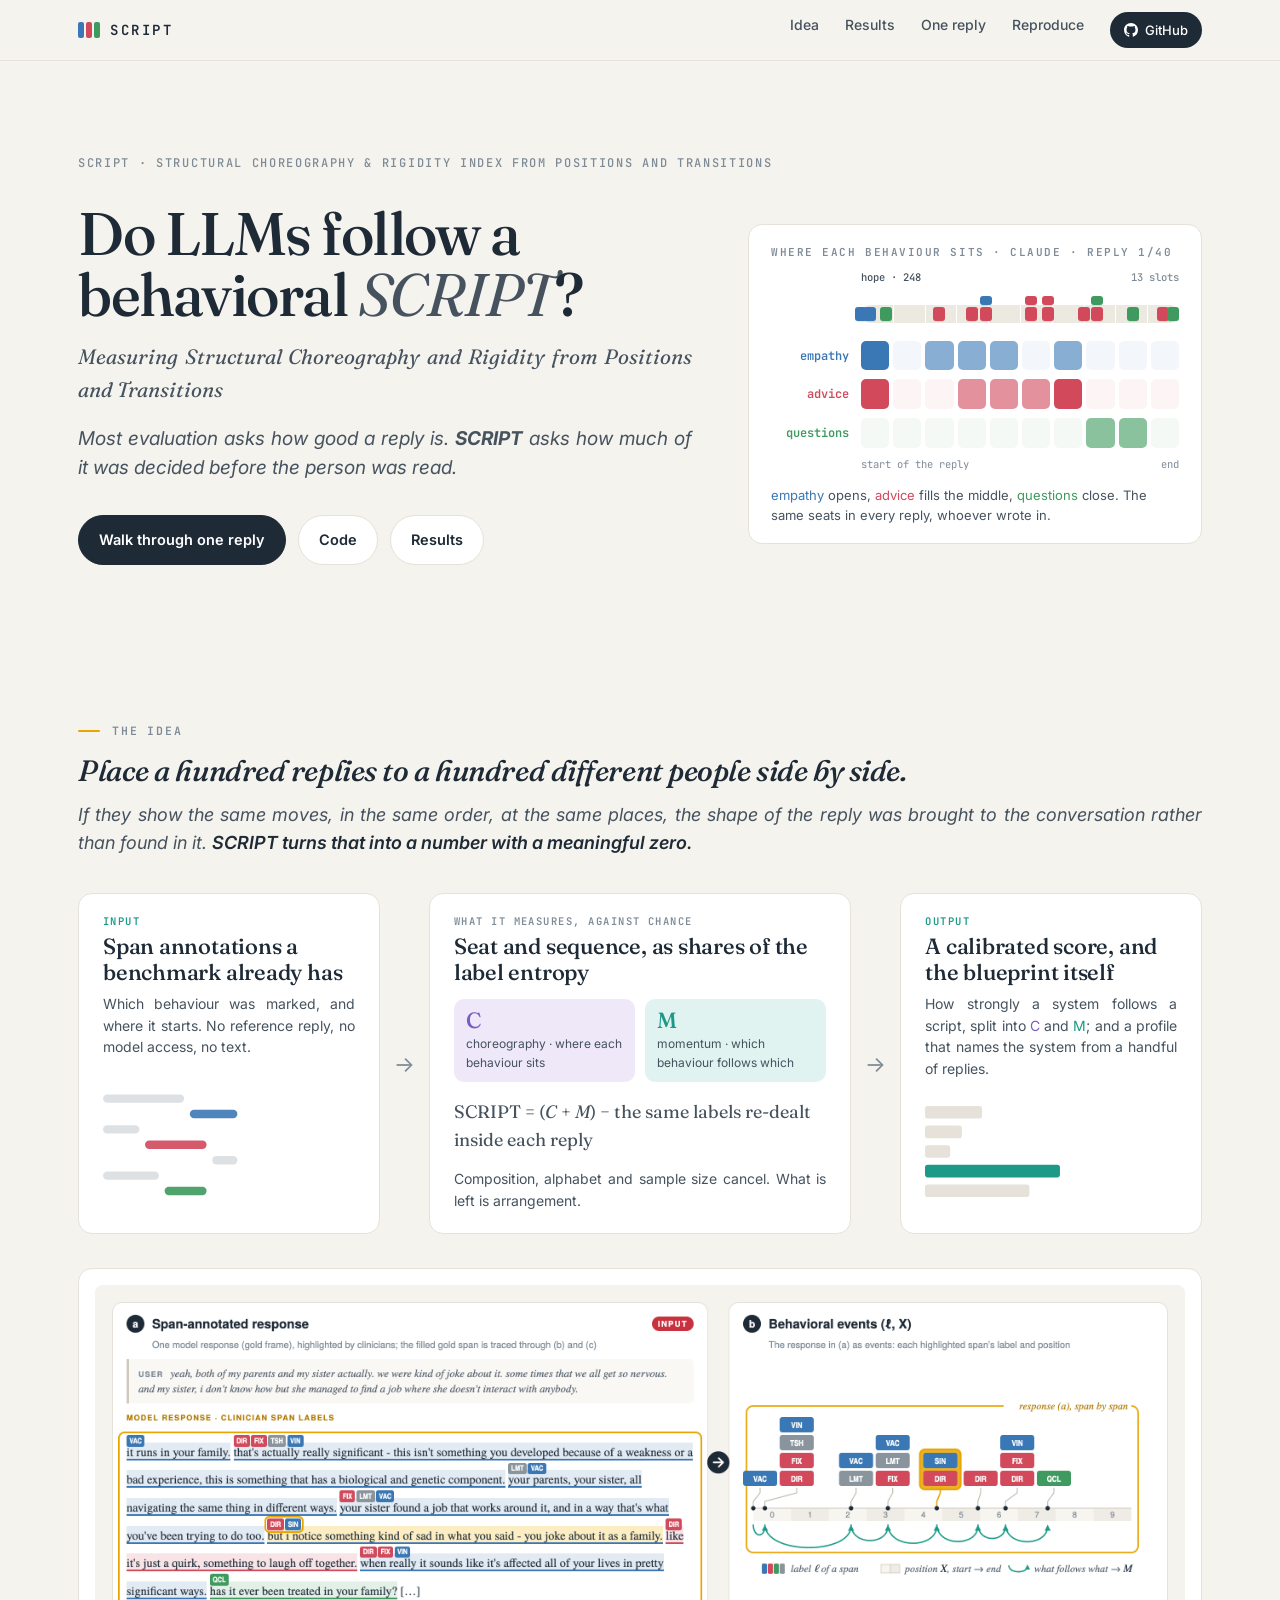
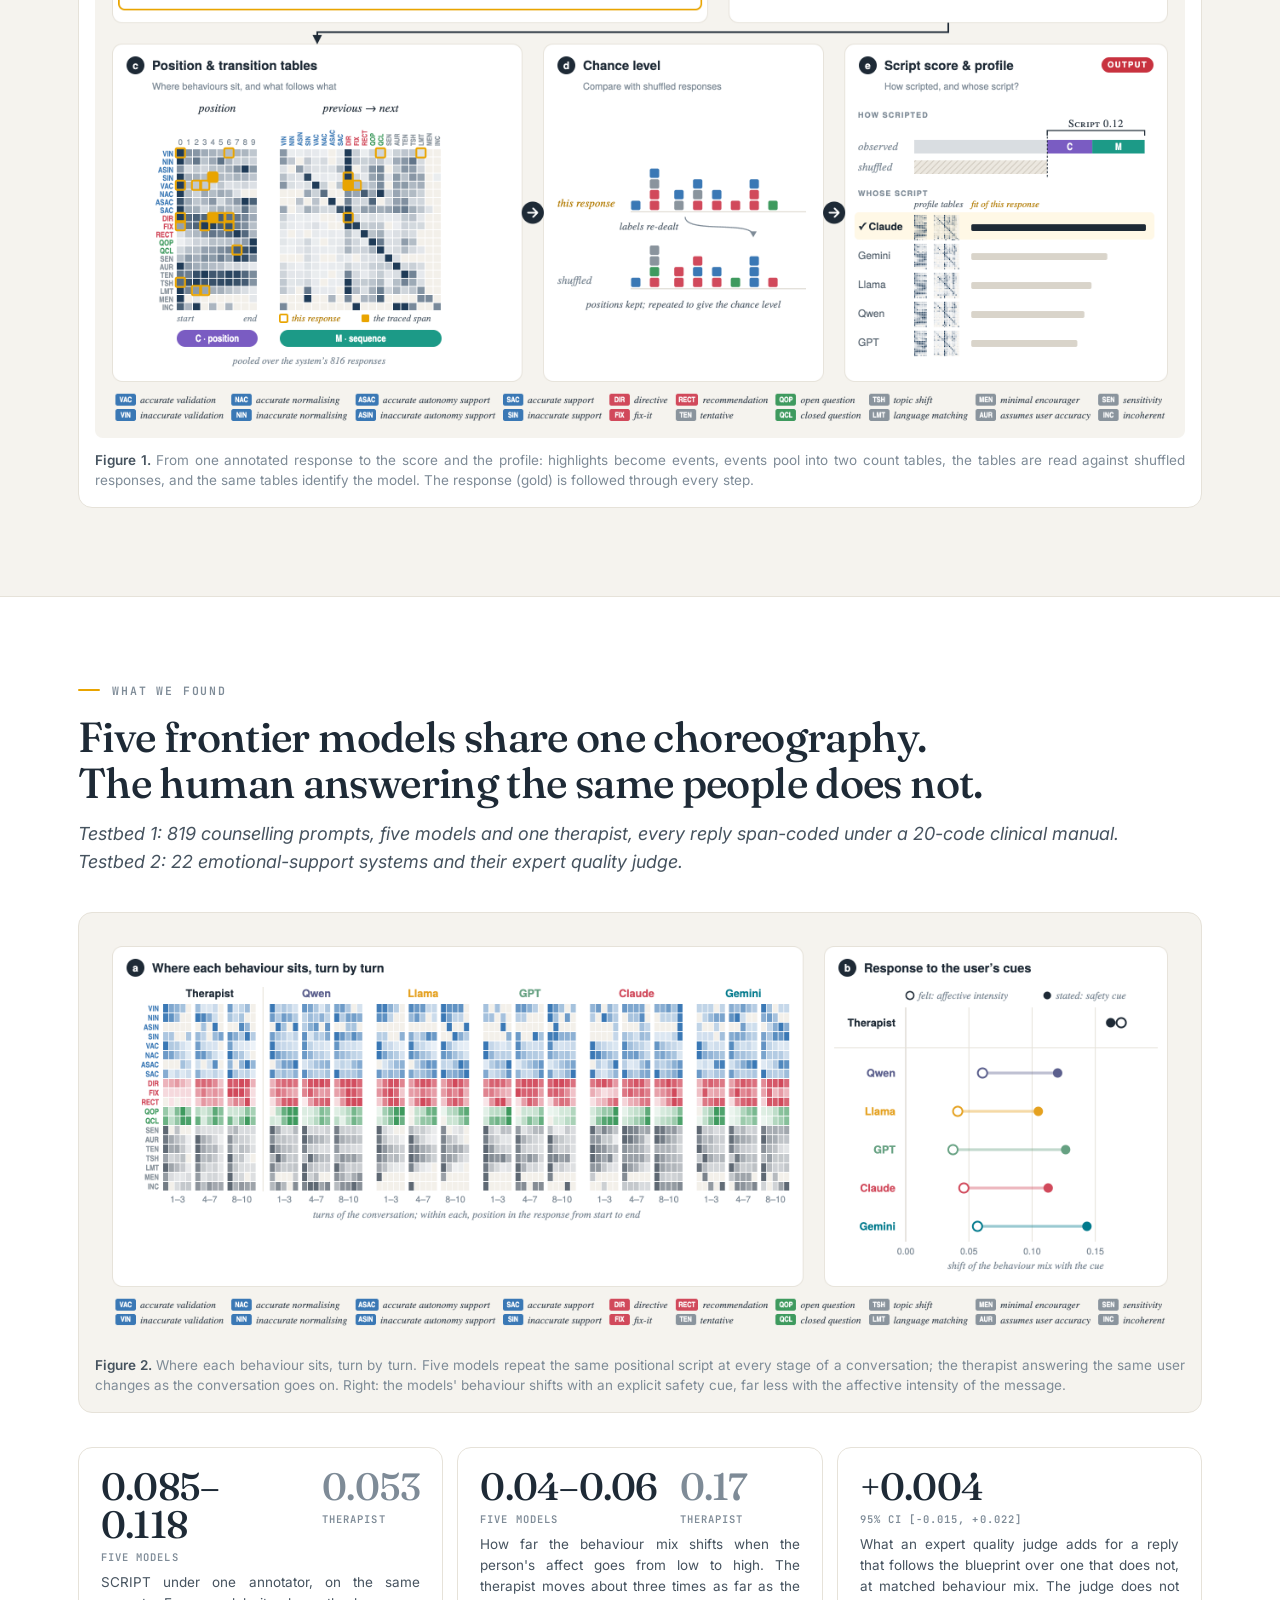
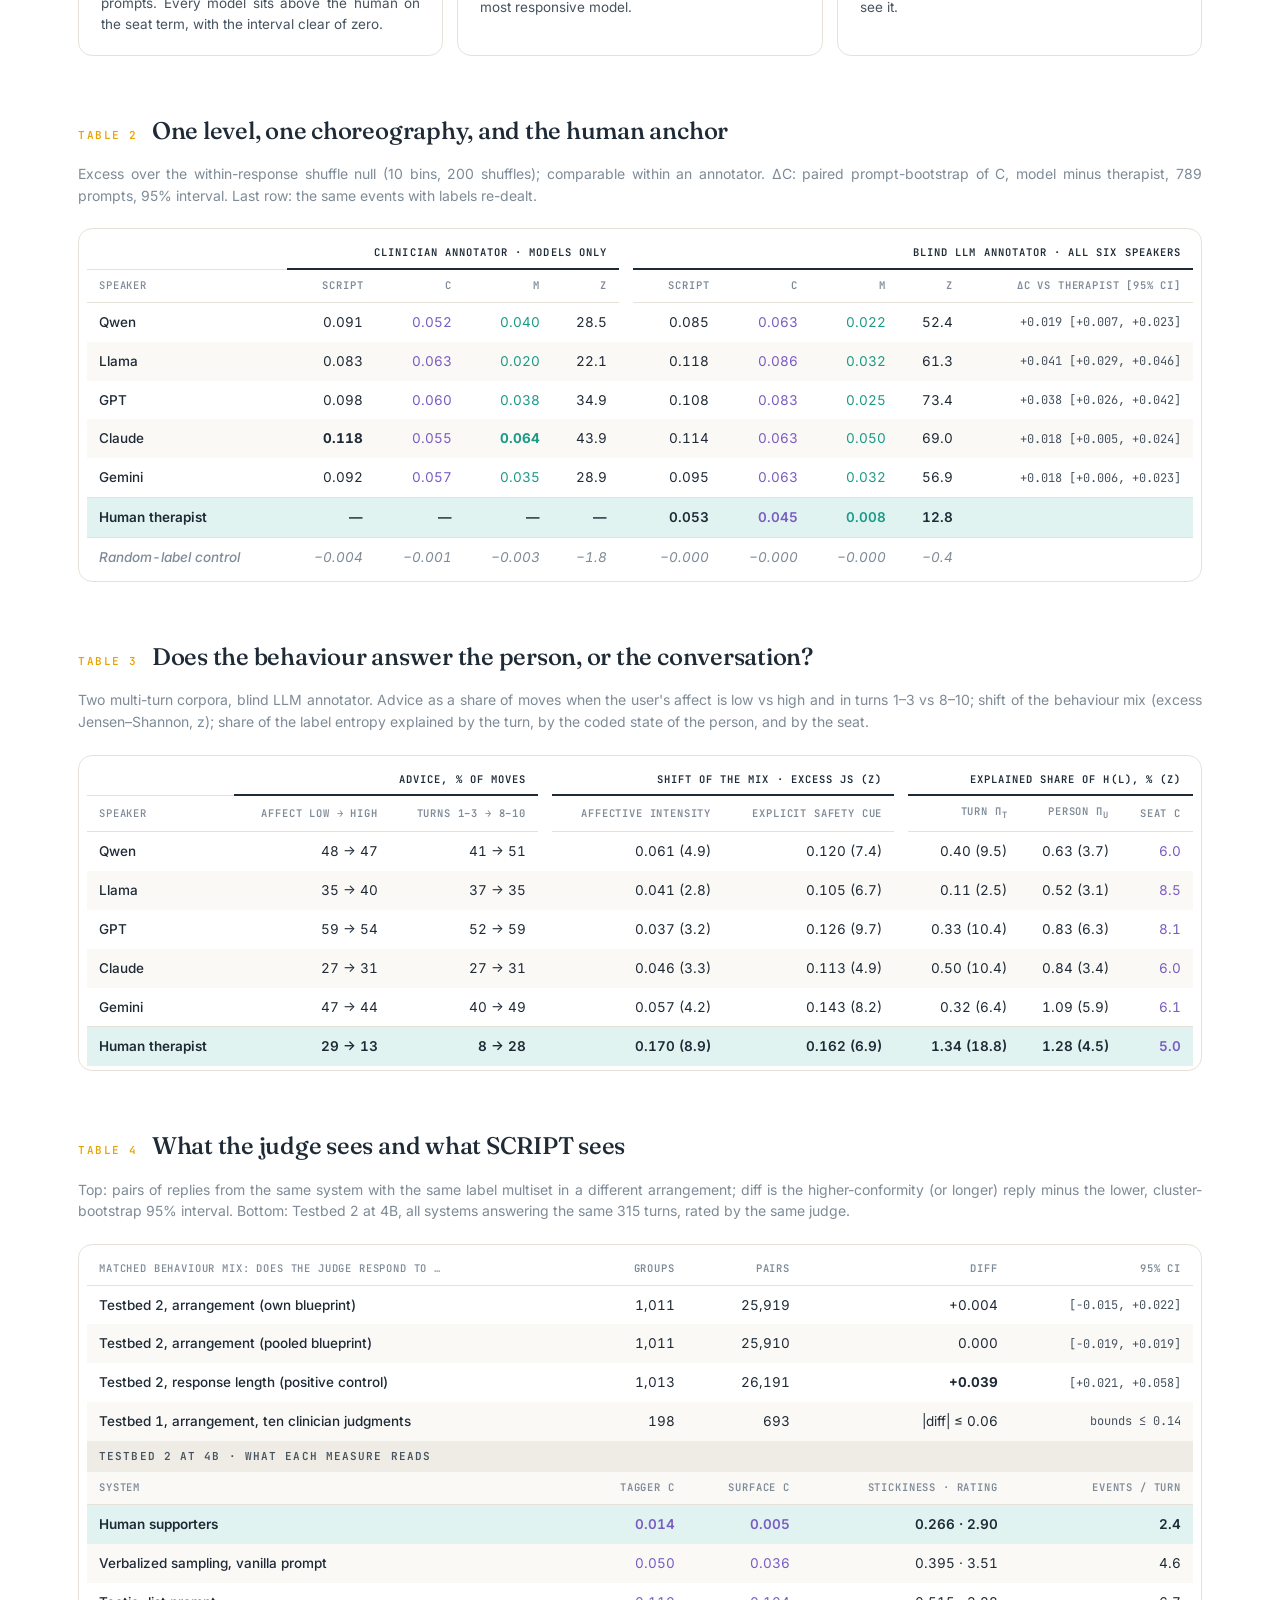
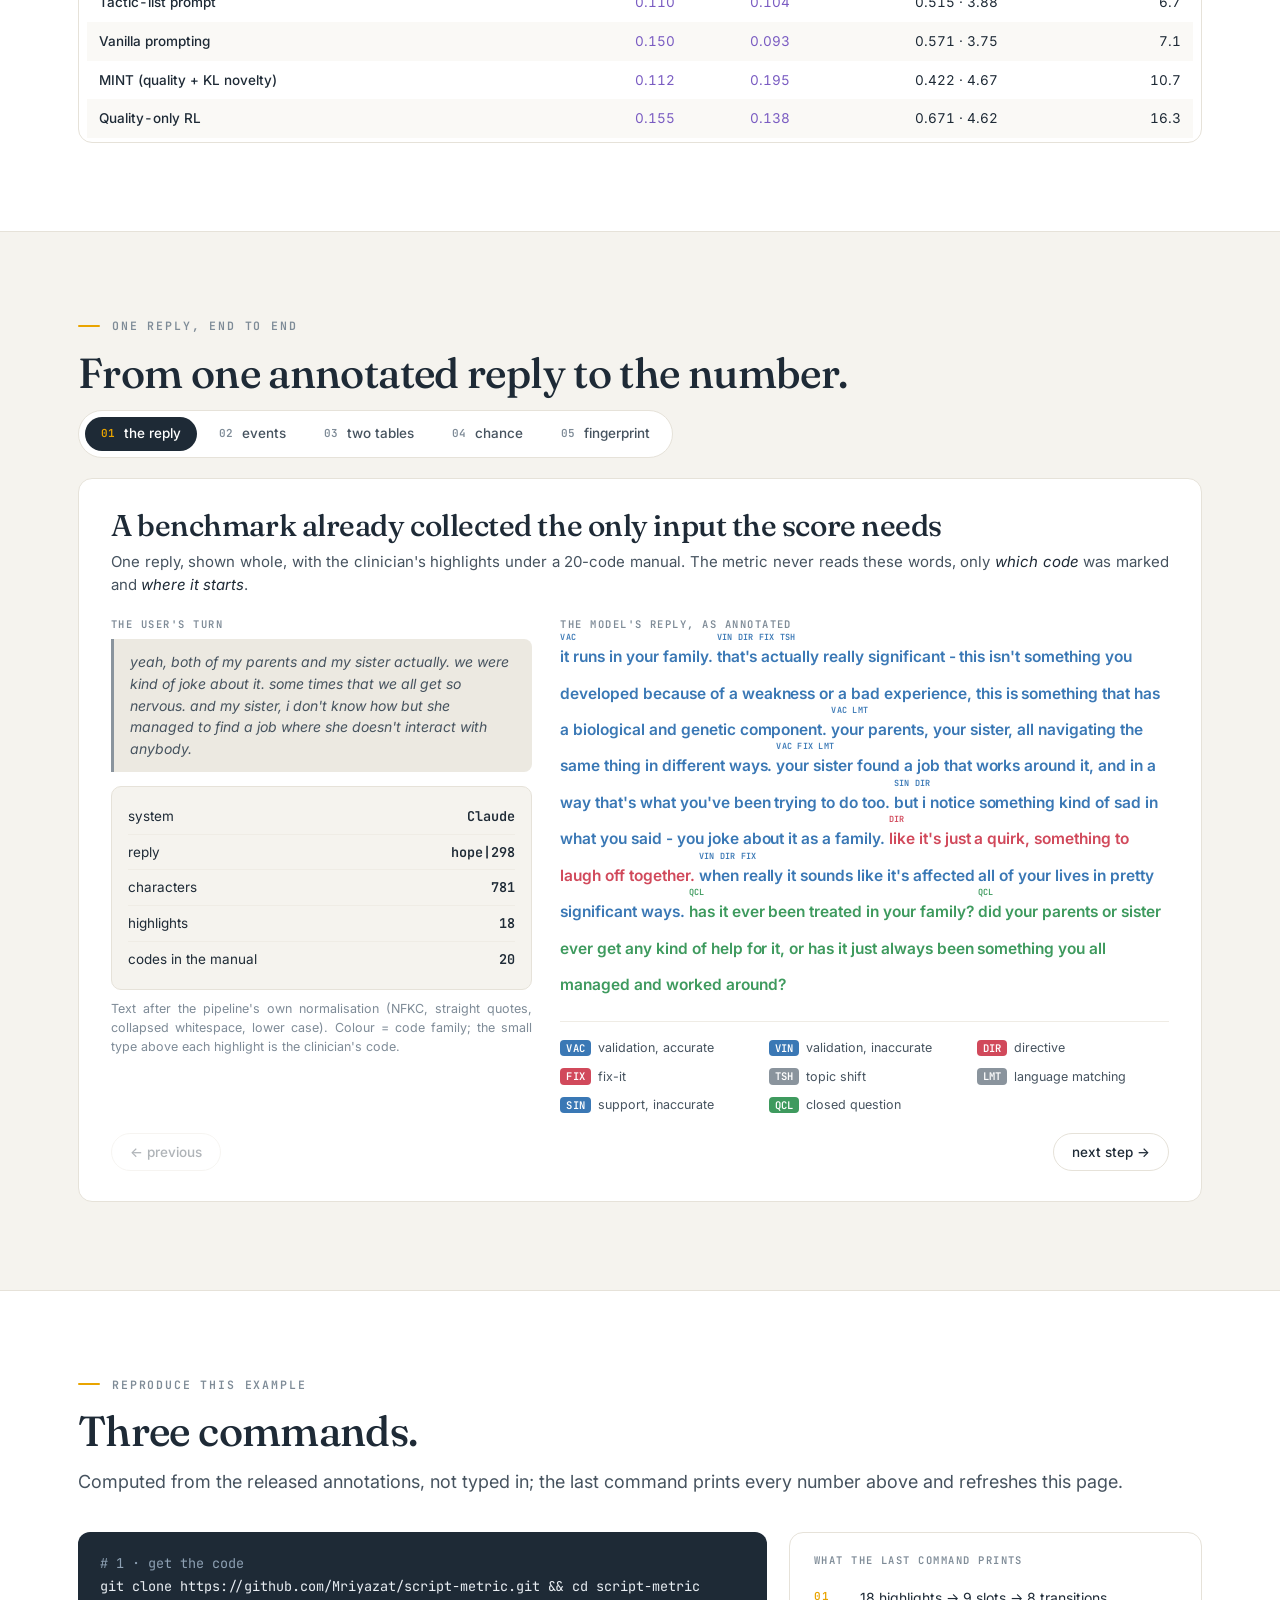
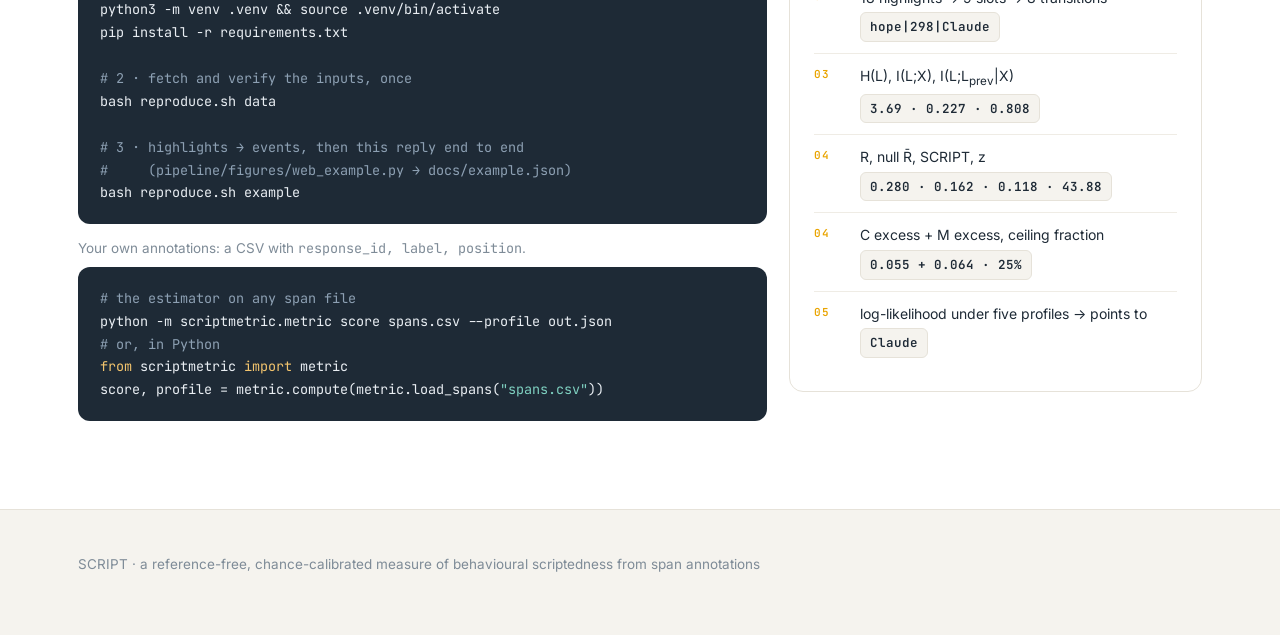
==== commit 9da3668f: "Project page: italic lead lines, one-line idea heading, justified text" ====
--- a/docs/index.html
+++ b/docs/index.html
@@ -34,6 +34,10 @@
 h2{font-family:Fraunces,Georgia,serif;font-weight:500;font-size:clamp(28px,3.4vw,42px);line-height:1.1;letter-spacing:-.015em;margin:0 0 14px;text-wrap:balance}
 .lede{font-size:18px;color:var(--ink2);max-width:62ch;margin:0 0 36px}
 .lede b{color:var(--ink);font-weight:600}
+.oneline{font-style:italic;font-size:clamp(22px,2.3vw,31px)}
+@media (min-width:900px){.oneline{white-space:nowrap}}
+.lede.just{font-style:italic;max-width:none}
+p,.cap,.dek,.note{text-align:justify;-webkit-hyphens:auto;hyphens:auto;text-wrap:pretty}
 .card{background:var(--card);border:1px solid var(--hair);border-radius:var(--r);padding:22px 24px}
 .cap{font-size:13.5px;color:var(--mute);line-height:1.5;margin-top:12px}
 .cap b{color:var(--ink2);font-weight:600}
@@ -235,7 +239,7 @@
   <div>
     <h1>Do LLMs follow a behavioral <em>SCRIPT</em>?</h1>
     <p style="font-family:Fraunces,Georgia,serif;font-style:italic;font-size:1.3em;margin:-6px 0 18px">Measuring Structural Choreography and Rigidity from Positions and Transitions</p>
-    <p>Most evaluation asks how good a reply is. <b>SCRIPT</b> asks how much of it was decided before the person was read.</p>
+    <p style="font-style:italic">Most evaluation asks how good a reply is. <b>SCRIPT</b> asks how much of it was decided before the person was read.</p>
     <div class="btns">
       <a class="btn dark" href="#example">Walk through one reply</a>
       <a class="btn ghost" href="https://github.com/Mriyazat/script-metric">Code</a>
@@ -249,8 +253,8 @@
 <!-- ================================================================ idea -->
 <section id="idea"><div class="wrap">
   <div class="eyebrow">the idea</div>
-  <h2>Place a hundred replies to a hundred different people side by side.</h2>
-  <p class="lede">If they show the same moves, in the same order, at the same places, the shape of the reply was brought to the conversation rather than found in it. <b>SCRIPT turns that into a number with a meaningful zero.</b></p>
+  <h2 class="oneline">Place a hundred replies to a hundred different people side by side.</h2>
+  <p class="lede just">If they show the same moves, in the same order, at the same places, the shape of the reply was brought to the conversation rather than found in it. <b>SCRIPT turns that into a number with a meaningful zero.</b></p>
 
   <div class="flow">
     <div class="card">
@@ -289,7 +293,7 @@
 <section id="results" style="background:#fff;border-top:1px solid var(--hair);border-bottom:1px solid var(--hair)"><div class="wrap">
   <div class="eyebrow">what we found</div>
   <h2>Five frontier models share one choreography. The human answering the same people does not.</h2>
-  <p class="lede">Testbed 1: 819 counselling prompts, five models and one therapist, every reply span-coded under a 20-code clinical manual. Testbed 2: 22 emotional-support systems and their expert quality judge.</p>
+  <p class="lede just">Testbed 1: 819 counselling prompts, five models and one therapist, every reply span-coded under a 20-code clinical manual.<br>Testbed 2: 22 emotional-support systems and their expert quality judge.</p>
 
   <div class="figure" style="background:var(--bg)">
     <img src="assets/figure2_results.png" alt="Figure 2: where each behaviour sits, turn by turn" loading="lazy">
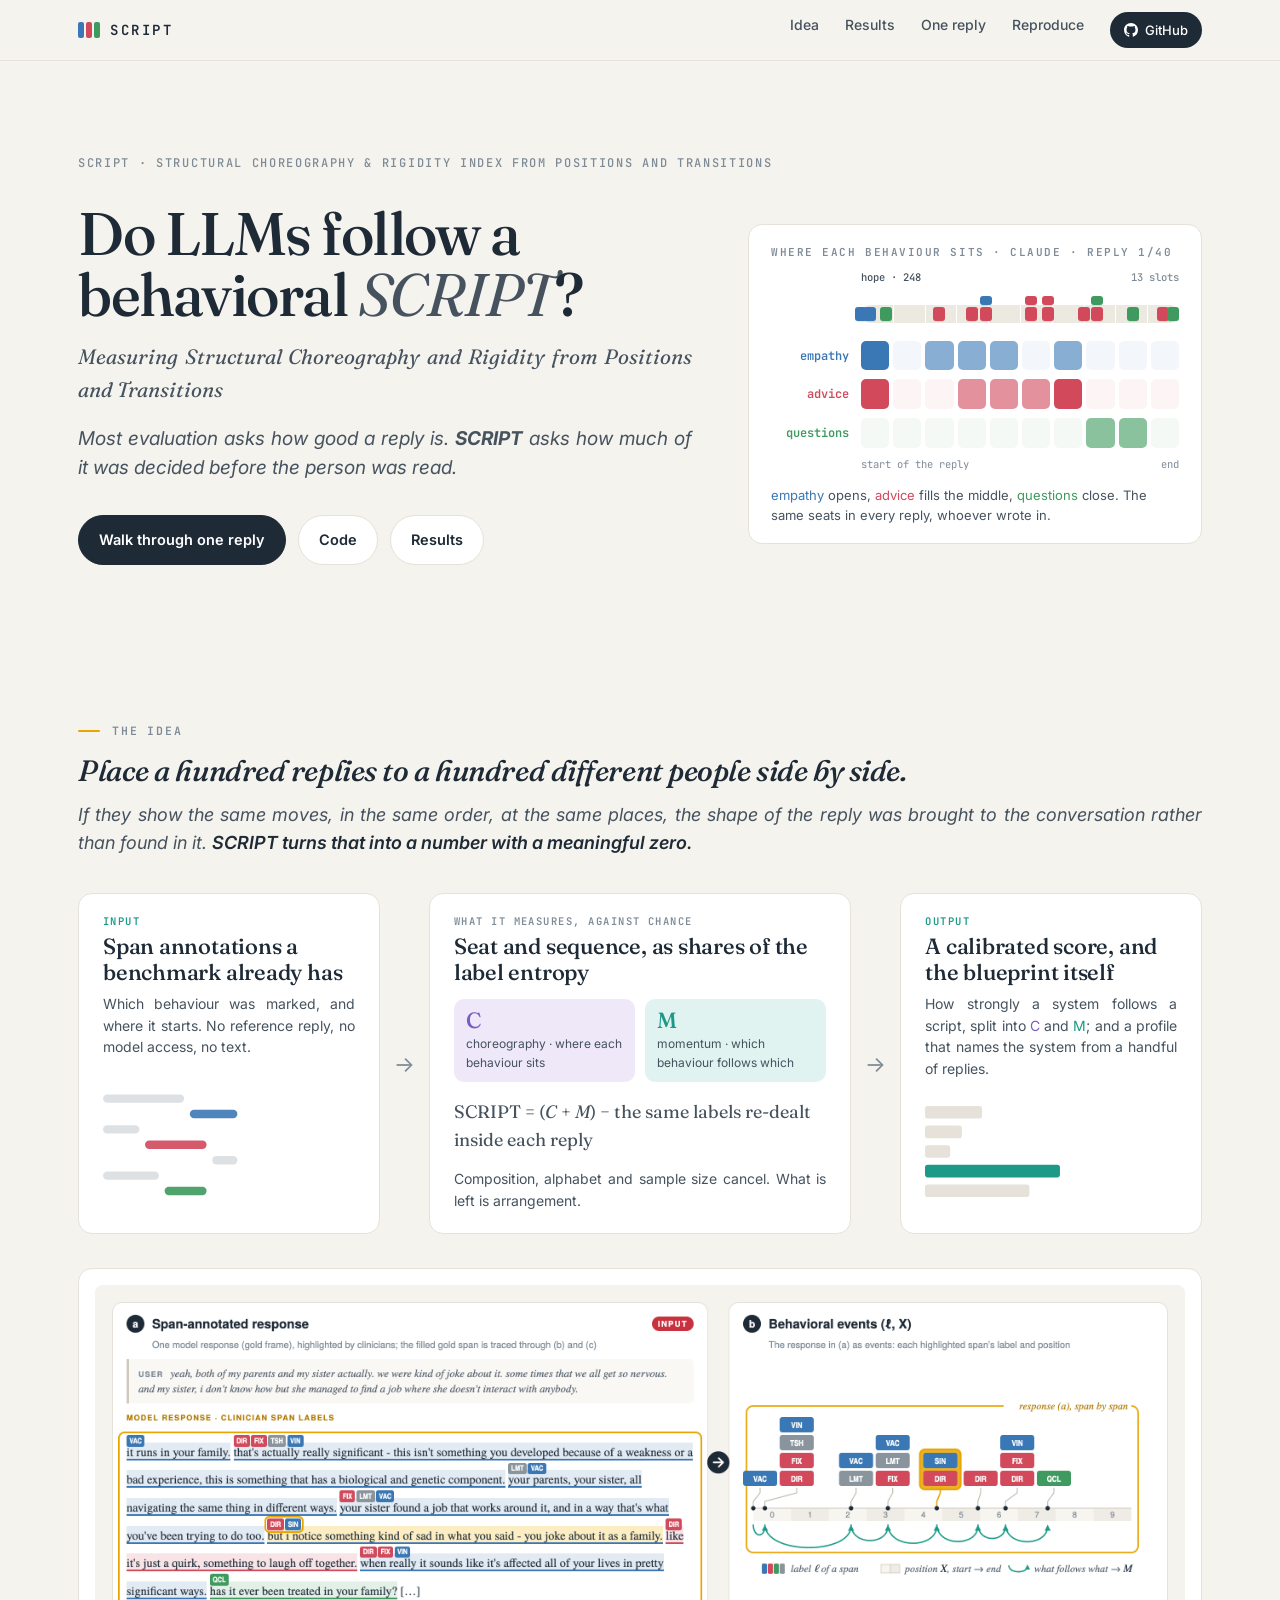
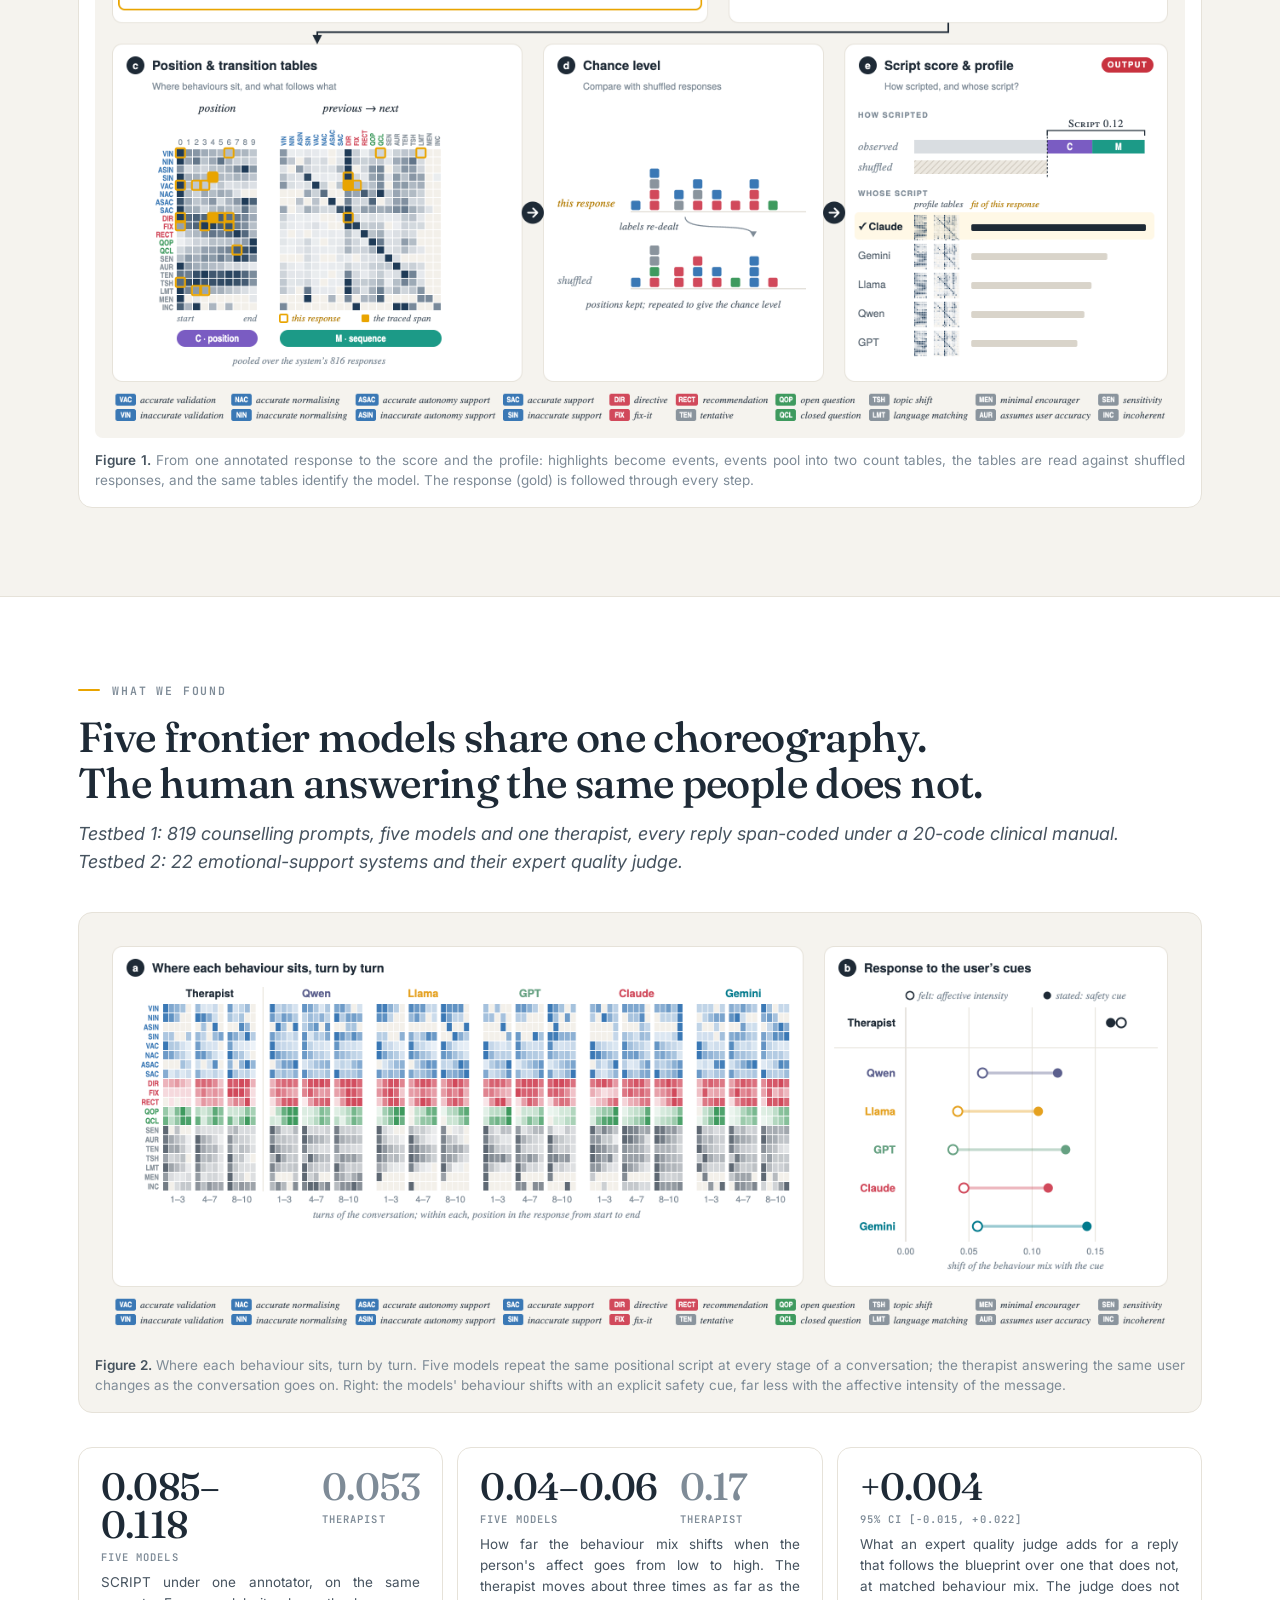
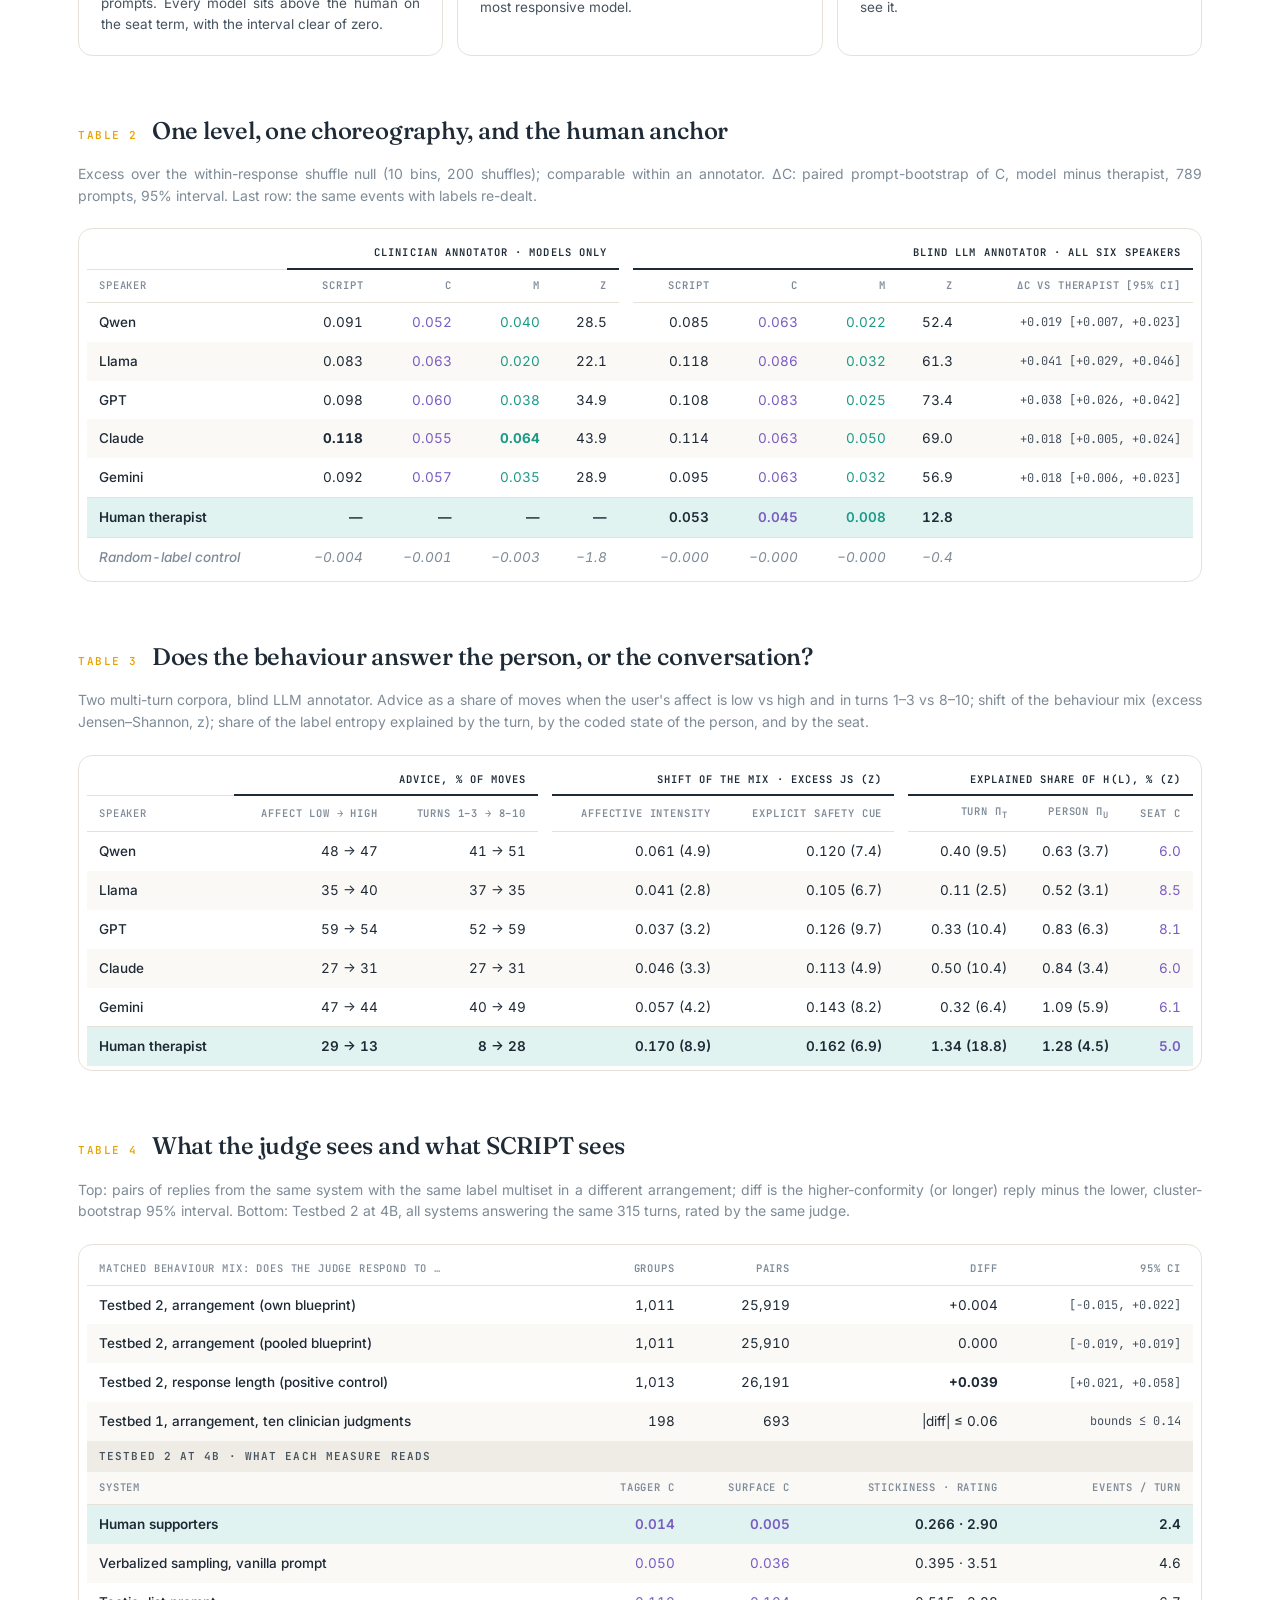
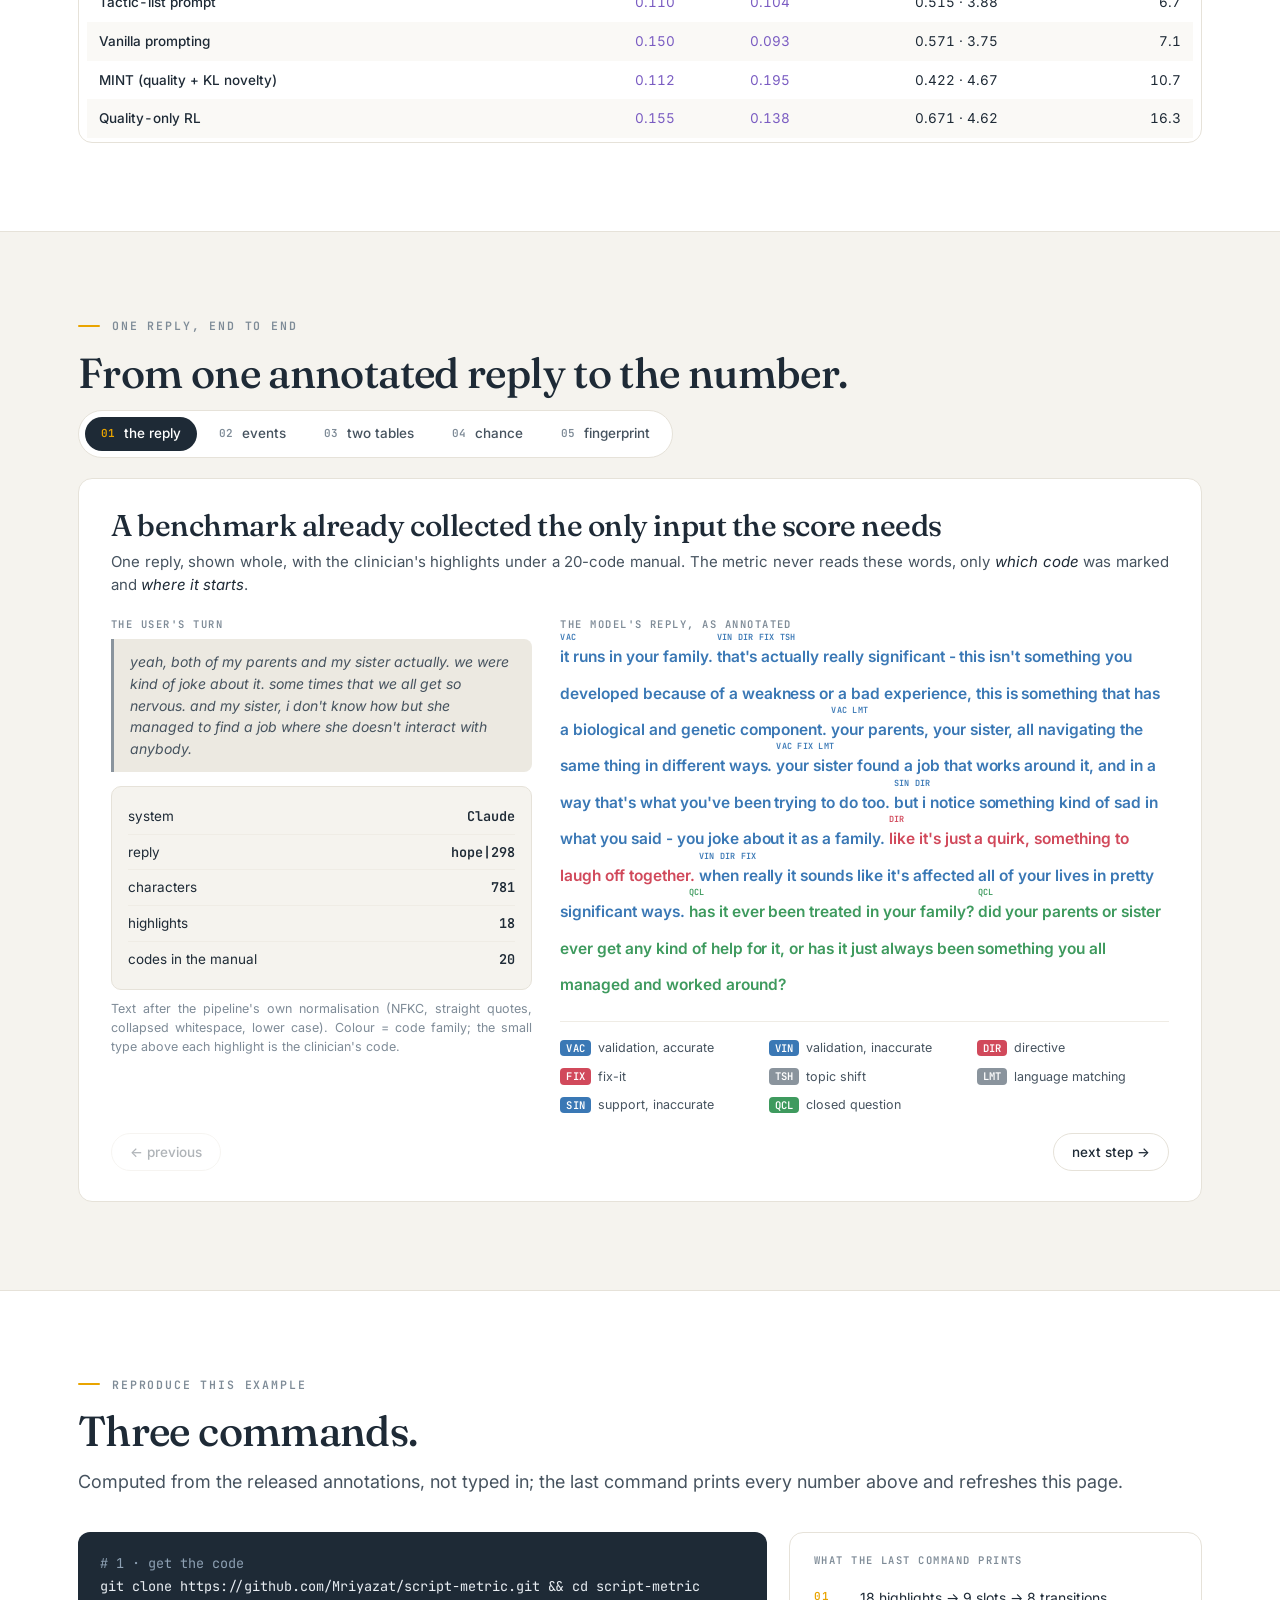
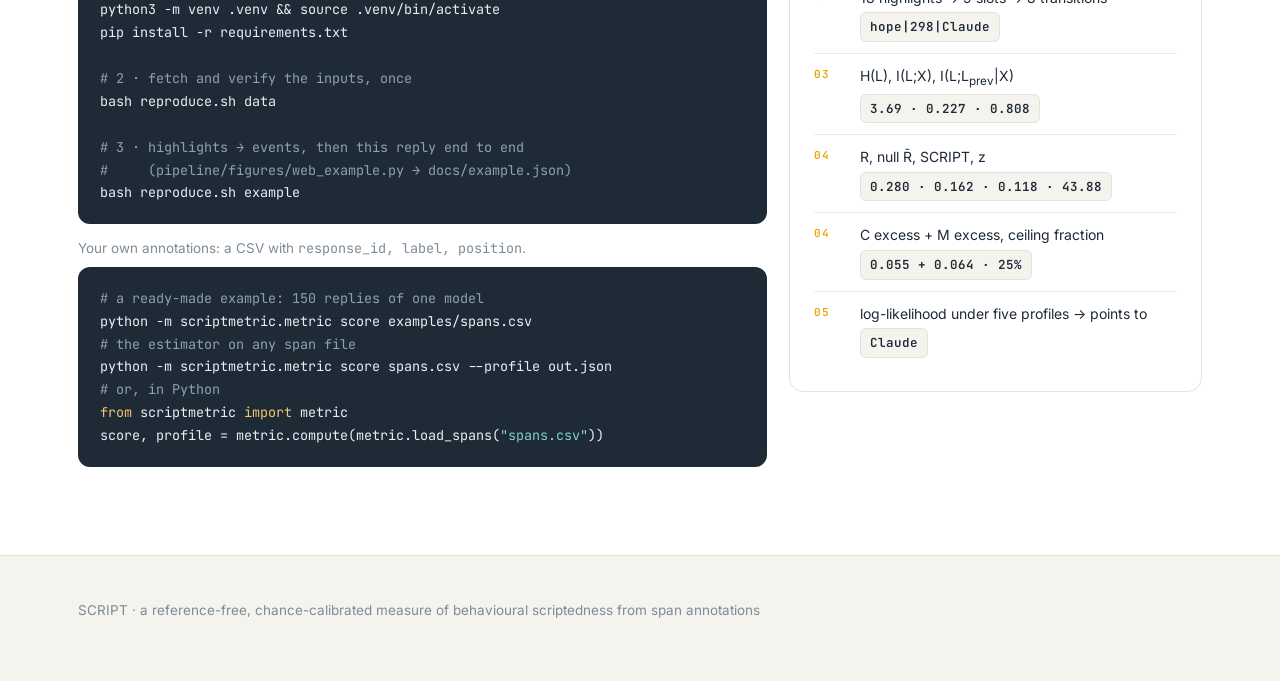
==== commit 5bb0c646: "Project page: point to the example span file" ====
--- a/docs/index.html
+++ b/docs/index.html
@@ -7,7 +7,7 @@
 <meta name="description" content="SCRIPT is a reference-free, chance-calibrated measure of how much of a reply's behaviour was fixed by where it sits and what came before, rather than by the person it answers.">
 <meta property="og:title" content="Do LLMs Follow a Behavioral SCRIPT? Measuring Structural Choreography and Rigidity from Positions and Transitions">
 <meta property="og:description" content="How much of a reply was decided before the person was read.">
-<meta property="og:image" content="https://mriyazat.github.io/script-metric/assets/figure1_method.png">
+<meta property="og:image" content="https://mriyazat.github.io/script-metric/assets/script_method_figure.png">
 <link rel="preconnect" href="https://fonts.googleapis.com">
 <link rel="preconnect" href="https://fonts.gstatic.com" crossorigin>
 <link rel="stylesheet" href="https://fonts.googleapis.com/css2?family=Fraunces:ital,opsz,wght@0,9..144,300..700;1,9..144,300..700&family=Inter:wght@400;500;600;700&family=JetBrains+Mono:wght@400;500;600&display=swap">
@@ -284,7 +284,7 @@
   </div>
 
   <div class="figure">
-    <img src="assets/figure1_method.png" alt="Figure 1: from one annotated response to the score and the profile" loading="lazy">
+    <img src="assets/script_method_figure.png" alt="Figure 1: from one annotated response to the score and the profile" loading="lazy">
     <div class="cap"><b>Figure 1.</b> From one annotated response to the score and the profile: highlights become events, events pool into two count tables, the tables are read against shuffled responses, and the same tables identify the model. The response (gold) is followed through every step.</div>
   </div>
 </div></section>
@@ -296,7 +296,7 @@
   <p class="lede just">Testbed 1: 819 counselling prompts, five models and one therapist, every reply span-coded under a 20-code clinical manual.<br>Testbed 2: 22 emotional-support systems and their expert quality judge.</p>
 
   <div class="figure" style="background:var(--bg)">
-    <img src="assets/figure2_results.png" alt="Figure 2: where each behaviour sits, turn by turn" loading="lazy">
+    <img src="assets/script_listening_figure.png" alt="Figure 2: where each behaviour sits, turn by turn" loading="lazy">
     <div class="cap"><b>Figure 2.</b> Where each behaviour sits, turn by turn. Five models repeat the same positional script at every stage of a conversation; the therapist answering the same user changes as the conversation goes on. Right: the models' behaviour shifts with an explicit safety cue, far less with the affective intensity of the message.</div>
   </div>
 
@@ -393,7 +393,9 @@
 <span class="c">#     (pipeline/figures/web_example.py → docs/example.json)</span>
 bash reproduce.sh example</pre>
       <div class="cap" style="margin-top:14px">Your own annotations: a CSV with <span class="mono">response_id, label, position</span>.</div>
-<pre style="margin-top:8px"><span class="c"># the estimator on any span file</span>
+<pre style="margin-top:8px"><span class="c"># a ready-made example: 150 replies of one model</span>
+python -m scriptmetric.metric score examples/spans.csv
+<span class="c"># the estimator on any span file</span>
 python -m scriptmetric.metric score spans.csv --profile out.json
 <span class="c"># or, in Python</span>
 <span class="k">from</span> scriptmetric <span class="k">import</span> metric
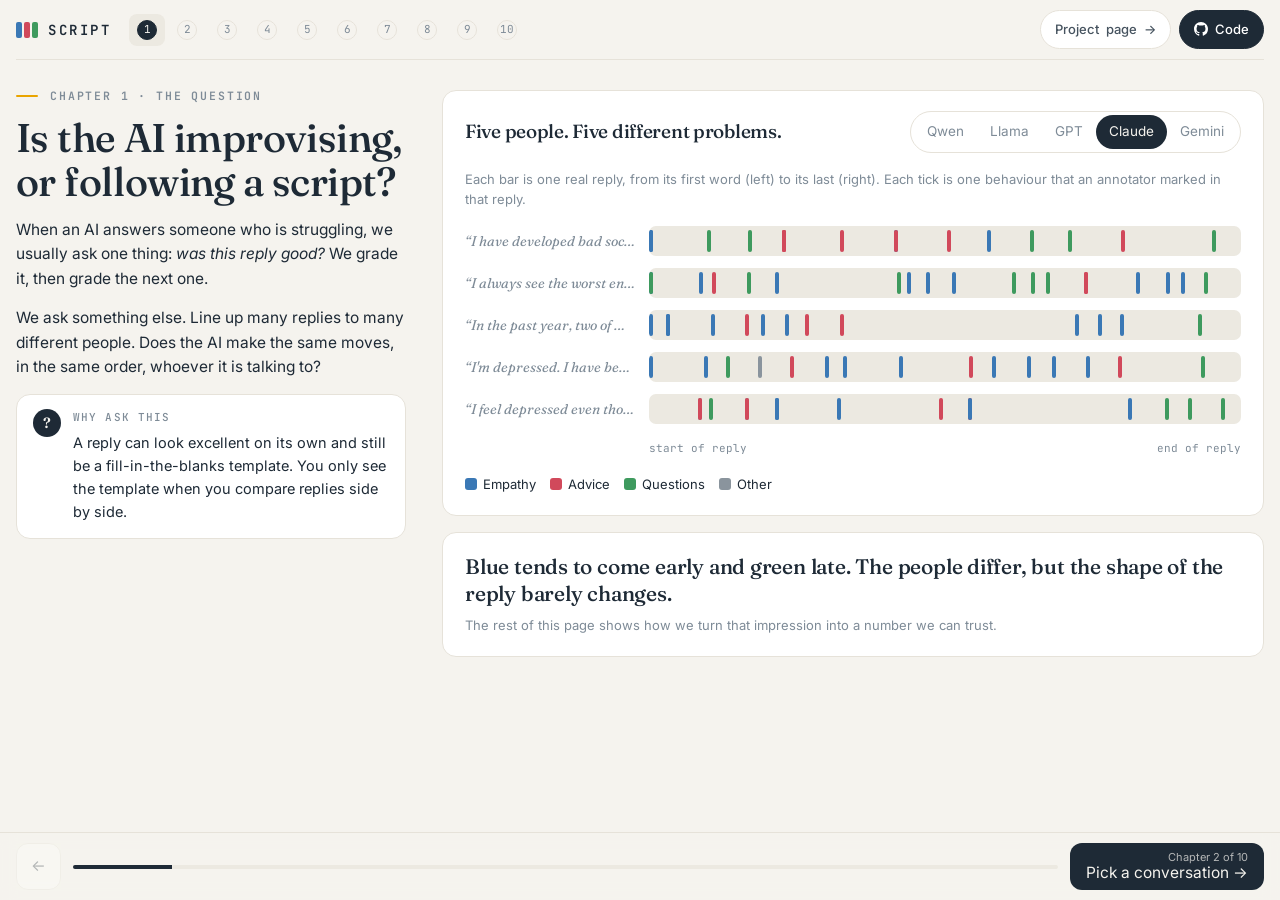
==== commit 15641b5e: "Website: interactive step-by-step story is the new home page; project page moves to project.html" ====
--- a/docs/index.html
+++ b/docs/index.html
@@ -2,750 +2,788 @@
 <html lang="en">
 <head>
 <meta charset="utf-8">
-<meta name="viewport" content="width=device-width, initial-scale=1">
-<title>Do LLMs Follow a Behavioral SCRIPT? Measuring Structural Choreography and Rigidity from Positions and Transitions</title>
-<meta name="description" content="SCRIPT is a reference-free, chance-calibrated measure of how much of a reply's behaviour was fixed by where it sits and what came before, rather than by the person it answers.">
-<meta property="og:title" content="Do LLMs Follow a Behavioral SCRIPT? Measuring Structural Choreography and Rigidity from Positions and Transitions">
-<meta property="og:description" content="How much of a reply was decided before the person was read.">
+<meta name="viewport" content="width=device-width, initial-scale=1, viewport-fit=cover">
+<title>SCRIPT, Step by Step</title>
+<meta name="description" content="An interactive walkthrough of SCRIPT: how we measure whether AI replies follow a hidden behavioural script, using real counselling data.">
+<meta property="og:title" content="SCRIPT, Step by Step">
+<meta property="og:description" content="Is the AI improvising, or following a script? An interactive walkthrough with real counselling data.">
 <meta property="og:image" content="https://mriyazat.github.io/script-metric/assets/script_method_figure.png">
+<script>
+if(/^#(idea|results|example|reproduce|top)$/.test(location.hash))location.replace('project.html'+location.hash);
+</script>
 <link rel="preconnect" href="https://fonts.googleapis.com">
 <link rel="preconnect" href="https://fonts.gstatic.com" crossorigin>
 <link rel="stylesheet" href="https://fonts.googleapis.com/css2?family=Fraunces:ital,opsz,wght@0,9..144,300..700;1,9..144,300..700&family=Inter:wght@400;500;600;700&family=JetBrains+Mono:wght@400;500;600&display=swap">
 <style>
+/* Layout: a two-pane "rehearsal room": the story (left) talks you through it, the stage (right) shows it happening. One chapter at a time, paged. */
 :root{
-  --bg:#F5F3EE; --card:#FFFFFF; --ink:#1E2A36; --ink2:#46535F; --mute:#7E8B97;
-  --hair:#E6E2D9; --hair2:#EFECE5; --rail:#ECE9E1;
-  --emp:#3A78B5; --adv:#D1495B; --que:#3E9A5E; --oth:#8A949D;
-  --C:#7A5CC2; --M:#1C9A87; --gold:#E9A400;
-  --emp-soft:#E4EDF7; --adv-soft:#F9E6E9; --que-soft:#E4F2E9; --C-soft:#EEE8F8; --M-soft:#E0F3F0;
-  --r:14px;
+  --bg:#F5F3EE; --surface:#FFFFFF; --ink:#1E2A36; --ink2:#46535F; --muted:#7E8B97; --line:#E6E2D9; --soft:#ECE9E1; --hair2:#EFECE5;
+  --emp:#3A78B5; --adv:#D1495B; --q:#3E9A5E; --oth:#8A949D;
+  --C:#7A5CC2; --M:#1C9A87; --gold:#E9A400; --M-soft:#E0F3F0;
+  --accent:var(--M); --accent-ink:#fff;
+  --display:Fraunces, Georgia, serif;
+  --body:Inter, -apple-system, BlinkMacSystemFont, "Segoe UI", sans-serif;
+  --read:Fraunces, Georgia, serif;
+  --mono:"JetBrains Mono", ui-monospace, SFMono-Regular, Menlo, monospace;
+  --r:14px; --pagerH:64px;
+  color-scheme:light;
 }
 *{box-sizing:border-box}
-html{scroll-behavior:smooth}
-body{margin:0;background:var(--bg);color:var(--ink);font-family:Inter,-apple-system,BlinkMacSystemFont,"Segoe UI",sans-serif;font-size:16px;line-height:1.55;-webkit-font-smoothing:antialiased}
+html,body{background:var(--bg);color:var(--ink)}
+body{margin:0;-webkit-font-smoothing:antialiased;font:15.5px/1.6 var(--body);padding-left:max(16px,env(safe-area-inset-left,0px));padding-right:max(16px,env(safe-area-inset-right,0px));padding-bottom:calc(var(--pagerH) + 12px)}
+body::before{content:"";position:fixed;inset:0 0 auto;height:env(safe-area-inset-top,0px);z-index:30;background:var(--bg)}
+button{font:inherit;color:inherit;cursor:pointer}
+button:focus-visible,a:focus-visible,input:focus-visible,select:focus-visible{outline:2.5px solid var(--q);outline-offset:2px}
 a{color:inherit}
-img{max-width:100%;display:block}
-.serif{font-family:Fraunces,Georgia,serif;font-variation-settings:"opsz" 144}
-.mono{font-family:"JetBrains Mono",ui-monospace,SFMono-Regular,Menlo,monospace}
-.wrap{max-width:1180px;margin:0 auto;padding:0 28px}
-section{padding:88px 0}
-.eyebrow{font:600 11.5px/1 "JetBrains Mono",monospace;letter-spacing:.16em;text-transform:uppercase;color:var(--mute);display:flex;align-items:center;gap:12px;margin-bottom:18px}
-.eyebrow::before{content:"";width:22px;height:2px;background:var(--gold);border-radius:1px}
-h2{font-family:Fraunces,Georgia,serif;font-weight:500;font-size:clamp(28px,3.4vw,42px);line-height:1.1;letter-spacing:-.015em;margin:0 0 14px;text-wrap:balance}
-.lede{font-size:18px;color:var(--ink2);max-width:62ch;margin:0 0 36px}
-.lede b{color:var(--ink);font-weight:600}
-.oneline{font-style:italic;font-size:clamp(22px,2.3vw,31px)}
-@media (min-width:900px){.oneline{white-space:nowrap}}
-.lede.just{font-style:italic;max-width:none}
-p,.cap,.dek,.note{text-align:justify;-webkit-hyphens:auto;hyphens:auto;text-wrap:pretty}
-.card{background:var(--card);border:1px solid var(--hair);border-radius:var(--r);padding:22px 24px}
-.cap{font-size:13.5px;color:var(--mute);line-height:1.5;margin-top:12px}
-.cap b{color:var(--ink2);font-weight:600}
-.chip{display:inline-block;font:600 10.5px/1 "JetBrains Mono",monospace;padding:3px 6px;border-radius:4px;color:#fff;letter-spacing:.02em;vertical-align:middle}
-.g-empathy{background:var(--emp)}.g-advice{background:var(--adv)}.g-questions{background:var(--que)}.g-other{background:var(--oth)}
-.t-empathy{color:var(--emp)}.t-advice{color:var(--adv)}.t-questions{color:var(--que)}.t-other{color:var(--oth)}
-.tC{color:var(--C)}.tM{color:var(--M)}
-.num{font-family:"JetBrains Mono",monospace;font-variant-numeric:tabular-nums}
-
-/* ---------------- nav ---------------- */
-nav.top{position:sticky;top:0;z-index:20;background:rgba(245,243,238,.82);backdrop-filter:saturate(1.4) blur(10px);border-bottom:1px solid var(--hair)}
-nav.top .wrap{display:flex;align-items:center;justify-content:space-between;height:60px}
-.brand{display:flex;align-items:center;gap:10px;text-decoration:none}
+h1,h2,h3{font-family:var(--display);font-weight:500;text-wrap:balance;margin:0;letter-spacing:-.015em}
+p{margin:0}
+.mono{font-family:var(--mono)}
+.g-e{--g:var(--emp)}.g-a{--g:var(--adv)}.g-q{--g:var(--q)}.g-o{--g:var(--oth)}
+
+/* top bar */
+.top{position:sticky;top:env(safe-area-inset-top,0px);z-index:20;background:rgba(245,243,238,.88);backdrop-filter:saturate(1.4) blur(10px);display:flex;align-items:center;gap:18px;min-height:60px;padding-block:10px;max-width:1320px;margin:0 auto;border-bottom:1px solid var(--line)}
+.brand{display:flex;align-items:center;gap:10px;text-decoration:none;white-space:nowrap}
 .brand .mark{display:flex;gap:2px}
 .brand .mark i{display:block;width:6px;height:16px;border-radius:2px}
-.brand b{font:600 14px/1 "JetBrains Mono",monospace;letter-spacing:.18em}
-nav.top ul{display:flex;gap:26px;list-style:none;margin:0;padding:0}
-nav.top li a{text-decoration:none;font-size:14px;color:var(--ink2);font-weight:500}
-nav.top li a:hover{color:var(--ink)}
-nav.top li a.gh{display:inline-flex;align-items:center;gap:7px;background:var(--ink);color:#fff;padding:8px 14px;border-radius:999px;font-size:13px}
-@media (max-width:760px){nav.top li:not(:last-child){display:none}}
-
-/* ---------------- hero ---------------- */
-.hero{padding:96px 0 72px}
-.hero .grid{display:grid;grid-template-columns:1.15fr .85fr;gap:56px;align-items:center}
-.hero h1{font-family:Fraunces,Georgia,serif;font-weight:500;font-size:clamp(40px,5.4vw,68px);line-height:1.02;letter-spacing:-.025em;margin:0 0 22px;text-wrap:balance}
-.hero h1 em{font-style:italic;font-weight:400;color:var(--ink2)}
-.hero p{font-size:19px;color:var(--ink2);max-width:52ch;margin:0 0 32px}
-.hero .sub{font:500 12px/1 "JetBrains Mono",monospace;letter-spacing:.14em;text-transform:uppercase;color:var(--mute);margin-bottom:22px}
-.btns{display:flex;gap:12px;flex-wrap:wrap}
-.btn{display:inline-flex;align-items:center;gap:9px;padding:13px 20px;border-radius:999px;text-decoration:none;font-weight:600;font-size:14.5px;border:1px solid var(--ink);color:var(--ink);transition:transform .15s,background .15s}
+.brand b{font:600 14px/1 var(--mono);letter-spacing:.18em}
+.rail{display:flex;gap:4px;flex:1;min-width:0;overflow-x:auto;scrollbar-width:none}
+.rail::-webkit-scrollbar{display:none}
+.rail button{border:0;background:none;padding:6px 8px;border-radius:8px;font-size:12.5px;color:var(--muted);white-space:nowrap;display:flex;gap:6px;align-items:center}
+.rail button .n{font-family:var(--mono);font-size:11px;width:20px;height:20px;border-radius:50%;display:grid;place-items:center;border:1px solid var(--line)}
+.rail button.on{color:var(--ink);background:var(--soft)}
+.rail button.on .n{background:var(--ink);color:var(--bg);border-color:var(--ink)}
+.rail button.done .n{border-color:var(--ink)}
+.rail button .t{display:none}
+@media(min-width:1480px){.rail button .t{display:inline}}
+.toplinks{display:flex;gap:8px;font-size:13px;font-weight:500}
+.toplinks a{display:inline-flex;align-items:center;gap:7px;text-decoration:none;padding:8px 14px;border:1px solid var(--line);background:var(--surface);color:var(--ink2);border-radius:999px;white-space:nowrap;transition:transform .15s}
+.toplinks a:hover{transform:translateY(-1px);color:var(--ink)}
+.toplinks a.gh{background:var(--ink);border-color:var(--ink);color:#fff}
+@media(max-width:700px){.top{gap:10px}.toplinks a{padding:7px 11px;font-size:12.5px}.toplinks .long{display:none}}
+@media(max-width:560px){.rail{display:none}.brand{margin-right:auto}}
+
+/* chapter shell */
+main{max-width:1320px;margin:0 auto}
+.chapter{display:grid;grid-template-columns:minmax(0,390px) minmax(0,1fr);gap:36px;padding-block:30px 20px;align-items:start}
+.chapter[hidden]{display:none!important}
+@media(max-width:900px){.chapter{grid-template-columns:minmax(0,1fr);gap:22px;padding-block:20px}}
+.story{display:flex;flex-direction:column;gap:14px;min-width:0;position:sticky;top:84px}
+@media(max-width:900px){.story{position:static}}
+.kicker{font:600 11.5px/1 var(--mono);letter-spacing:.16em;text-transform:uppercase;color:var(--muted);display:flex;align-items:center;gap:12px}
+.kicker::before{content:"";width:22px;height:2px;background:var(--gold);border-radius:1px}
+.story h2{font-size:clamp(28px,3.2vw,40px);line-height:1.1}
+.story p{color:var(--ink);max-width:62ch}
+.story p.soft{color:var(--ink2);font-size:14.5px}
+.why{border:1px solid var(--line);background:var(--surface);border-radius:var(--r);padding:14px 16px;display:grid;grid-template-columns:auto 1fr;gap:4px 12px;font-size:14.5px}
+.why .q{grid-row:span 2;width:28px;height:28px;border-radius:50%;background:var(--ink);color:var(--bg);font-family:var(--display);font-weight:600;display:grid;place-items:center}
+.why b{font-family:var(--mono);font-size:11px;letter-spacing:.1em;text-transform:uppercase;color:var(--muted);font-weight:500}
+.stage{min-width:0;display:flex;flex-direction:column;gap:16px}
+.panel{background:var(--surface);border:1px solid var(--line);border-radius:var(--r);padding:20px 22px;min-width:0}
+.panel h3{font-size:19px;line-height:1.2}
+.cap{font-size:13px;color:var(--muted)}
+.row{display:flex;flex-wrap:wrap;gap:8px;align-items:center}
+.btn{display:inline-flex;align-items:center;gap:8px;text-decoration:none;border:1px solid var(--line);background:var(--surface);border-radius:999px;padding:9px 16px;font-size:14px;font-weight:600;transition:transform .15s,background .15s}
 .btn:hover{transform:translateY(-1px)}
-.btn.dark{background:var(--ink);color:#fff}
-.btn.ghost{border-color:var(--hair);background:#fff}
-.seatviz{background:#fff;border:1px solid var(--hair);border-radius:var(--r);padding:22px 22px 18px;position:relative;overflow:hidden}
-.seatviz h4{margin:0 0 14px;font:600 11px/1 "JetBrains Mono",monospace;letter-spacing:.14em;text-transform:uppercase;color:var(--mute)}
-.seatviz .rows{display:grid;grid-template-columns:78px 1fr;gap:9px 12px;align-items:center}
-.seatviz .lab{font:600 12px/1 "JetBrains Mono",monospace;text-align:right}
-.seatviz .cells{display:grid;grid-template-columns:repeat(10,1fr);gap:4px}
-.seatviz .cells i{display:block;aspect-ratio:1/1.05;border-radius:5px;transform-origin:center;opacity:var(--o);animation:pop .6s cubic-bezier(.2,.8,.2,1) both}
-.seatviz .axis{grid-column:2;display:flex;justify-content:space-between;font:400 10.5px/1 "JetBrains Mono",monospace;color:var(--mute);margin-top:2px}
-.seatviz .foot{margin-top:16px;font-size:13px;color:var(--ink2)}
-@keyframes pop{from{opacity:0;transform:scale(.5)}to{opacity:var(--o);transform:scale(1)}}
-.seatviz .cells i{animation:none;opacity:.06;transition:opacity .35s ease,transform .25s ease}
-.seatviz .cells i.hit{transform:scale(1.18)}
-.strip-wrap{margin:0 0 18px 90px}
-.strip-lab{display:flex;justify-content:space-between;font:500 10.5px/1 "JetBrains Mono",monospace;color:var(--mute);margin-bottom:22px;min-height:11px}
-.strip-lab span:first-child{color:var(--ink2)}
-.strip{position:relative;height:18px;border-radius:9px;background:var(--rail)}
-.strip>b{position:absolute;top:0;bottom:0;width:10%;border-left:1px solid #fff;pointer-events:none}
-.strip>b:first-child{border-left:0}
-.strip .sl{position:absolute;bottom:2px;width:12px;display:flex;flex-direction:column-reverse;gap:2px;animation:rise .4s cubic-bezier(.2,.8,.2,1) both}
-.strip .sl i{display:block;height:14px;border-radius:3px;box-shadow:0 1px 0 rgba(0,0,0,.08);transition:opacity .3s}
-.strip .sl i+i{height:9px}
-@keyframes rise{from{opacity:0;transform:translateY(8px)}to{opacity:1;transform:none}}
-.seatviz .fly{position:absolute;border-radius:3px;opacity:.95;z-index:3;pointer-events:none;transition:transform .5s cubic-bezier(.3,.7,.3,1),opacity .5s}
-@media (max-width:900px){.strip-wrap{margin-left:90px}}
-.hero h1{font-size:clamp(38px,4.8vw,60px)}
-.hero .sub{margin-bottom:34px}
-@media (max-width:900px){.hero .grid{grid-template-columns:1fr;gap:34px}}
-
-/* ---------------- idea ---------------- */
-.flow{display:grid;grid-template-columns:1fr auto 1.4fr auto 1fr;gap:14px;align-items:stretch;margin-bottom:34px}
-.flow .arrow{align-self:center;color:var(--mute);font-size:22px}
-.flow .card{display:flex;flex-direction:column;gap:8px}
-.flow .k{font:600 10.5px/1 "JetBrains Mono",monospace;letter-spacing:.14em;text-transform:uppercase}
-.flow .k.in{color:var(--M)}.flow .k.out{color:var(--M)}.flow .k.mid{color:var(--mute)}
-.flow h3{margin:0;font-family:Fraunces,Georgia,serif;font-weight:500;font-size:22px;line-height:1.15;letter-spacing:-.01em}
-.flow p{margin:0;font-size:14px;color:var(--ink2)}
-.flow .glyph{margin-top:auto;padding-top:14px}
-.flow .terms{display:flex;gap:10px;margin-top:6px}
-.term{flex:1;border-radius:10px;padding:10px 12px}
-.term b{display:block;font-family:Fraunces,Georgia,serif;font-size:22px;font-weight:500;line-height:1}
-.term span{font-size:12px;display:block;margin-top:4px;color:var(--ink2)}
-.term.C{background:var(--C-soft)}.term.C b{color:var(--C)}
-.term.M{background:var(--M-soft)}.term.M b{color:var(--M)}
-.eqline{font-family:Fraunces,Georgia,serif;font-size:18px;color:var(--ink2);margin-top:8px}
-.eqline i{font-style:italic}
-@media (max-width:900px){.flow{grid-template-columns:1fr}.flow .arrow{transform:rotate(90deg);justify-self:center}}
-.figure{background:#fff;border:1px solid var(--hair);border-radius:var(--r);padding:16px}
-.figure img{border-radius:8px}
-
-/* ---------------- stats ---------------- */
-.stats{display:grid;grid-template-columns:repeat(3,1fr);gap:14px;margin:34px 0 0}
-.stat{background:#fff;border:1px solid var(--hair);border-radius:var(--r);padding:20px 22px}
-.stat .big{font-family:Fraunces,Georgia,serif;font-size:38px;font-weight:500;letter-spacing:-.02em;line-height:1}
-.stat .big small{font-size:18px;color:var(--mute);font-weight:400}
-.stat .vs{display:flex;align-items:flex-start;gap:22px}
-.stat .vs>div:nth-child(2) .big{color:var(--mute)}
-.stat .lbl{font:600 10.5px/1 "JetBrains Mono",monospace;letter-spacing:.1em;text-transform:uppercase;color:var(--mute);margin-top:8px}
-.stat p{margin:10px 0 0;font-size:13.5px;color:var(--ink2)}
-@media (max-width:900px){.stats{grid-template-columns:1fr}}
-
-/* ---------------- tables ---------------- */
-.tbl{overflow-x:auto;background:#fff;border:1px solid var(--hair);border-radius:var(--r);padding:8px 8px 4px;margin-top:22px}
-table.res{border-collapse:collapse;width:100%;font-size:13.5px;font-variant-numeric:tabular-nums}
-table.res th,table.res td{padding:9px 12px;text-align:right;white-space:nowrap}
-table.res th{font:600 10.5px/1.3 "JetBrains Mono",monospace;letter-spacing:.08em;text-transform:uppercase;color:var(--mute);border-bottom:1px solid var(--hair)}
-table.res th.grp{border-bottom:2px solid var(--ink);color:var(--ink);letter-spacing:.1em;padding-bottom:8px}
-table.res th.gap,table.res td.gap{width:14px;padding:0;border:0}
-table.res td:first-child,table.res th:first-child{text-align:left;font-weight:500}
-table.res tbody tr:nth-child(even) td{background:#FAF9F6}
-table.res tr.hum td{border-top:1px solid var(--hair);font-weight:600;background:var(--M-soft)!important}
-table.res tr.ctrl td{border-top:1px solid var(--hair);color:var(--mute);font-style:italic}
-table.res td.hi{font-weight:700;color:var(--ink)}
-table.res td.C{color:var(--C)}table.res td.M{color:var(--M)}
-table.res td.ci{font-family:"JetBrains Mono",monospace;font-size:12px;color:var(--ink2)}
-table.res tr.sec td{background:var(--hair2)!important;font:600 11px/1 "JetBrains Mono",monospace;letter-spacing:.1em;text-transform:uppercase;color:var(--ink2);text-align:left;padding:10px 12px}
-.tabhead{display:flex;align-items:baseline;gap:14px;flex-wrap:wrap;margin-top:56px}
-.tabhead .n{font:600 11px/1 "JetBrains Mono",monospace;letter-spacing:.14em;text-transform:uppercase;color:var(--gold)}
-.tabhead h3{margin:0;font-family:Fraunces,Georgia,serif;font-weight:500;font-size:24px;letter-spacing:-.01em}
-.tabhead p{margin:0;font-size:14px;color:var(--mute);flex-basis:100%}
-
-/* ---------------- walkthrough ---------------- */
-.steps{display:flex;gap:6px;background:#fff;border:1px solid var(--hair);border-radius:999px;padding:6px;width:max-content;max-width:100%;overflow-x:auto;margin-bottom:20px}
-.steps button{border:0;background:transparent;font:500 13.5px/1 Inter,sans-serif;color:var(--ink2);padding:10px 16px;border-radius:999px;cursor:pointer;display:flex;gap:9px;align-items:center;white-space:nowrap}
-.steps button b{font:600 11px/1 "JetBrains Mono",monospace;color:var(--mute)}
-.steps button[aria-selected="true"]{background:var(--ink);color:#fff}
-.steps button[aria-selected="true"] b{color:var(--gold)}
-.stage{background:#fff;border:1px solid var(--hair);border-radius:var(--r);padding:30px 32px;min-height:520px;display:none}
-.stage.on{display:block;animation:fade .3s ease}
-@keyframes fade{from{opacity:0;transform:translateY(6px)}to{opacity:1;transform:none}}
-.stage h3{font-family:Fraunces,Georgia,serif;font-weight:500;font-size:clamp(22px,2.4vw,30px);line-height:1.12;letter-spacing:-.015em;margin:0 0 8px;text-wrap:balance}
-.stage .dek{color:var(--ink2);font-size:15px;margin:0 0 22px}
-.stage .dek em{font-style:italic;color:var(--ink)}
-.two{display:grid;grid-template-columns:minmax(0,.9fr) minmax(0,1.3fr);gap:28px}
-.two.even{grid-template-columns:1fr 1fr}
-@media (max-width:900px){.two,.two.even{grid-template-columns:1fr}}
-.h6{font:600 10.5px/1 "JetBrains Mono",monospace;letter-spacing:.14em;text-transform:uppercase;color:var(--mute);margin:0 0 10px}
-.quote{background:var(--rail);border-left:3px solid var(--oth);padding:12px 16px;font-size:14px;line-height:1.55;color:var(--ink2);font-style:italic;border-radius:0 8px 8px 0}
-.reply{font-size:15.5px;line-height:2.35;letter-spacing:-.002em}
-.reply .sp{font-weight:600;position:relative}
-.reply .none{color:var(--mute)}
-.reply .tag{position:absolute;top:-14px;left:0;font:600 8.5px/1 "JetBrains Mono",monospace;letter-spacing:.03em;white-space:nowrap}
-.gloss{display:grid;grid-template-columns:repeat(auto-fill,minmax(180px,1fr));gap:9px 16px;margin-top:18px;padding-top:16px;border-top:1px solid var(--hair2)}
-.gloss div{font-size:12.5px;color:var(--ink2);display:flex;gap:7px;align-items:center}
-.kv{display:flex;justify-content:space-between;gap:12px;font-size:13.5px;padding:7px 0;border-bottom:1px solid var(--hair2)}
-.kv:last-child{border-bottom:0}
-.kv span:last-child{font-family:"JetBrains Mono",monospace;font-weight:600;font-variant-numeric:tabular-nums}
-.panel{border:1px solid var(--hair);background:var(--bg);border-radius:10px;padding:12px 16px}
-.panel.win{background:var(--M-soft);border-color:var(--M)}
-.note{font-size:12.5px;line-height:1.5;color:var(--mute)}
-.big{font-family:Fraunces,Georgia,serif;font-weight:500;font-size:52px;letter-spacing:-.02em;line-height:1;font-variant-numeric:tabular-nums}
-table.ev{border-collapse:collapse;font:400 12px/1 "JetBrains Mono",monospace;font-variant-numeric:tabular-nums;width:100%}
-table.ev th{font:600 9.5px/1 "JetBrains Mono",monospace;letter-spacing:.1em;text-transform:uppercase;color:var(--mute);text-align:right;padding:0 8px 8px;border-bottom:1px solid var(--hair)}
-table.ev td{padding:4px 8px;text-align:right;color:var(--ink2)}
-table.ev td.c{text-align:left}
-table.ev tr.slotstart td{border-top:1px solid var(--hair2)}
-.eq{font-family:Fraunces,Georgia,serif;font-size:17px;line-height:1.9;color:var(--ink)}
-.eq i{font-style:italic}.eq sub{font-size:.68em;font-style:normal}
-.heat{display:grid;gap:1px;background:var(--hair2);padding:1px;width:max-content}
-.heat i{display:block;width:14px;height:13px;background:#fff}
-.hlab{font:600 9px/13px "JetBrains Mono",monospace;width:34px;text-align:right;padding-right:5px}
-.hrow{display:flex;align-items:center}
-.heatwrap{overflow-x:auto}
-.smallcap{font-size:11px;color:var(--mute);margin-top:8px}
-.heatwrap .smallcap{max-width:300px}
-.nextprev{display:flex;justify-content:space-between;margin-top:18px}
-.nextprev button{border:1px solid var(--hair);background:#fff;border-radius:999px;padding:10px 18px;font:500 13.5px Inter,sans-serif;cursor:pointer;color:var(--ink)}
-.nextprev button:disabled{opacity:.35;cursor:default}
-
-/* ---------------- reproduce ---------------- */
-pre{margin:0;background:var(--ink);color:#E9EEF3;border-radius:12px;padding:20px 22px;font:13.5px/1.7 "JetBrains Mono",monospace;overflow-x:auto}
-pre .c{color:#8DA0B3}pre .k{color:#F2C46D}pre .o{color:#7FD1C1}
-.repro{display:grid;grid-template-columns:1.25fr .75fr;gap:22px;align-items:start}
-.repro>*,.two>*,.threecol>*,.flow>*{min-width:0}
-@media (max-width:900px){.repro{grid-template-columns:1fr}}
-.map{display:flex;flex-direction:column;gap:0}
-.map .row{display:grid;grid-template-columns:34px 1fr;gap:4px 12px;align-items:center;padding:11px 0;border-bottom:1px solid var(--hair2);font-size:14px}
-.map .row:last-child{border-bottom:0}
-.map .row b.n{font:600 11px/1 "JetBrains Mono",monospace;color:var(--gold);letter-spacing:.1em;grid-row:span 2;align-self:start;margin-top:4px}
-.map .row .v{font:600 12.5px/1.4 "JetBrains Mono",monospace;color:var(--ink);background:var(--bg);border:1px solid var(--hair);padding:5px 9px;border-radius:6px;justify-self:start}
-footer{padding:44px 0 60px;border-top:1px solid var(--hair);color:var(--mute);font-size:13.5px}
-footer .wrap{display:flex;justify-content:space-between;gap:20px;flex-wrap:wrap}
-footer a{color:var(--ink2)}
-@media (prefers-reduced-motion:reduce){*{animation:none!important;transition:none!important}}
+.btn.primary{background:var(--ink);color:var(--bg);border-color:var(--ink)}
+.btn.ghost{background:transparent}
+.seg{display:inline-flex;border:1px solid var(--line);border-radius:999px;padding:3px;background:var(--surface);flex-wrap:wrap}
+.seg button{border:0;background:none;border-radius:999px;padding:6px 13px;font-size:13.5px;color:var(--muted)}
+.seg button[aria-pressed="true"]{background:var(--ink);color:var(--bg)}
+.lab{font:600 11px/1.4 var(--mono);letter-spacing:.14em;text-transform:uppercase;color:var(--muted)}
+.legend{display:flex;flex-wrap:wrap;gap:6px 14px;font-size:13px}
+.legend span{display:inline-flex;align-items:center;gap:6px}
+.legend i{width:12px;height:12px;border-radius:3px;background:var(--g)}
+.callout{font-family:var(--display);font-weight:500;font-size:21px;line-height:1.3;letter-spacing:-.01em}
+.big{font-family:var(--display);font-weight:500;font-size:clamp(40px,6vw,64px);letter-spacing:-.02em;line-height:1;font-variant-numeric:tabular-nums}
+.tnum{font-variant-numeric:tabular-nums}
+
+/* barcodes */
+.codes{display:flex;flex-direction:column;gap:12px}
+.code-row{display:grid;grid-template-columns:minmax(0,170px) minmax(0,1fr);gap:14px;align-items:center}
+@media(max-width:560px){.code-row{grid-template-columns:minmax(0,1fr);gap:4px}}
+.code-row .who{font-family:var(--read);font-style:italic;font-size:14px;color:var(--muted);overflow:hidden;text-overflow:ellipsis;white-space:nowrap}
+.bar{position:relative;height:30px;border-radius:7px;background:var(--soft);overflow:hidden}
+.bar i{position:absolute;top:4px;bottom:4px;width:4px;border-radius:2px;background:var(--g);transform:scaleY(0);transform-origin:center;animation:tick .5s cubic-bezier(.2,.8,.2,1) forwards}
+@keyframes tick{to{transform:scaleY(1)}}
+.axis3{display:flex;justify-content:space-between;font-family:var(--mono);font-size:11px;color:var(--muted)}
+
+/* chat */
+.chat{display:flex;flex-direction:column;gap:14px}
+.bub{border-radius:14px;padding:14px 16px;font-family:var(--body);font-size:15.5px;line-height:1.6;white-space:pre-wrap;overflow-wrap:anywhere}
+.bub.user{background:var(--soft);align-self:flex-start;max-width:92%}
+.bub.ai{background:var(--surface);border:1px solid var(--line);max-height:420px;overflow:auto}
+.who2{font-family:var(--mono);font-size:11px;letter-spacing:.08em;text-transform:uppercase;color:var(--muted);margin-bottom:6px;display:block}
+.cards{display:grid;grid-template-columns:1fr;gap:8px}
+.card{border:1px solid var(--line);background:var(--surface);border-radius:12px;padding:10px 12px;text-align:left;display:grid;gap:2px;transition:border-color .15s}
+.card[aria-pressed="true"]{border-color:var(--ink);box-shadow:inset 0 0 0 1px var(--ink)}
+.card .tp{font-family:var(--mono);font-size:10.5px;letter-spacing:.1em;text-transform:uppercase;color:var(--muted)}
+.card .ln{font-family:var(--read);font-style:italic;font-size:15px;line-height:1.35;display:-webkit-box;-webkit-line-clamp:2;-webkit-box-orient:vertical;overflow:hidden}
+.turns{display:flex;gap:4px;flex-wrap:wrap}
+.turns button{width:32px;height:32px;border-radius:8px;border:1px solid var(--line);background:var(--surface);font-family:var(--mono);font-size:12px}
+.turns button[aria-pressed="true"]{background:var(--ink);color:var(--bg);border-color:var(--ink)}
+details.th{font-size:14px}
+details.th summary{cursor:pointer;color:var(--muted)}
+details.th .bub{margin-top:8px;background:var(--soft);font-size:15px}
+
+/* annotated text */
+.ann{font-family:var(--body);font-size:15.5px;line-height:2.1;white-space:pre-wrap;overflow-wrap:anywhere;max-height:360px;overflow:auto;padding:16px 18px;border:1px solid var(--line);border-radius:14px;background:var(--surface)}
+.ann .sg{background:color-mix(in srgb,var(--g) 15%,transparent);border-bottom:2px solid color-mix(in srgb,var(--g) 60%,transparent);transition:background .2s}
+.ann .sg.hot{background:color-mix(in srgb,var(--g) 38%,transparent)}
+.pill{font-family:var(--mono);font-size:10.5px;font-weight:600;line-height:1;border:0;border-radius:5px;padding:4px 5px;margin:0 2px;vertical-align:2px;background:var(--g);color:#fff;transition:opacity .2s,transform .15s}
+.pill:hover{transform:translateY(-1px)}
+.pill.used{opacity:.35}
+.readout{min-height:46px;font-size:14px;border-left:3px solid var(--line);padding:4px 12px;color:var(--muted)}
+.readout b{color:var(--ink)}
+
+/* track */
+.trackwrap{background:var(--surface);border:1px solid var(--line);border-radius:var(--r);padding:16px 16px 10px;min-width:0}
+.track{position:relative;transition:height .5s cubic-bezier(.2,.8,.2,1);min-height:80px}
+.track svg.ex{position:absolute;inset:0;width:100%;height:100%;overflow:visible;pointer-events:none}
+.chip{position:absolute;left:0;top:0;height:22px;border-radius:6px;background:var(--g);color:#fff;font-family:var(--mono);font-size:10.5px;font-weight:600;display:grid;place-items:center;white-space:nowrap;overflow:hidden;transition:transform .7s cubic-bezier(.2,.8,.2,1),width .7s cubic-bezier(.2,.8,.2,1),opacity .35s,box-shadow .2s;will-change:transform;box-shadow:0 1px 0 rgba(0,0,0,.08)}
+.chip.off{opacity:0}
+.chip.lit{box-shadow:0 0 0 3px color-mix(in srgb,var(--g) 40%,transparent)}
+.fly{position:fixed;z-index:50;height:22px;border-radius:6px;background:var(--g);color:#fff;font-family:var(--mono);font-size:10.5px;font-weight:600;display:grid;place-items:center;pointer-events:none;box-shadow:0 8px 24px rgba(0,0,0,.2)}
+.ctx{display:flex;flex-wrap:wrap;gap:6px 12px;align-items:center;font-size:13px;color:var(--muted);border:1px dashed var(--line);border-radius:10px;padding:8px 12px}
+.ctx b{color:var(--ink);font-weight:600}
+.ctx button{border:0;background:none;text-decoration:underline;padding:0;font-size:13px;color:var(--ink)}
+.stats{display:flex;flex-wrap:wrap;gap:10px}
+.stat{border:1px solid var(--line);border-radius:12px;padding:10px 14px;min-width:120px;background:var(--surface)}
+.stat .v{font-family:var(--display);font-weight:500;font-size:28px;letter-spacing:-.02em;font-variant-numeric:tabular-nums}
+.stat .k{font-size:12.5px;color:var(--muted)}
+
+/* pooled bars */
+.pool{position:relative}
+.prow{display:grid;grid-template-columns:88px minmax(0,1fr);gap:10px;align-items:end;margin-bottom:10px}
+.prow .nm{font-size:13px;font-weight:600;padding-bottom:2px}
+.pbars{display:grid;grid-template-columns:repeat(10,minmax(0,1fr));gap:4px;height:58px;align-items:end;border-bottom:1px solid var(--line)}
+.pbars i{display:block;background:var(--g);border-radius:3px 3px 0 0;height:0;transition:height .7s cubic-bezier(.2,.8,.2,1)}
+.seats{display:grid;grid-template-columns:88px minmax(0,1fr);gap:10px}
+.seats div{display:grid;grid-template-columns:repeat(10,minmax(0,1fr));gap:4px;font-family:var(--mono);font-size:10.5px;color:var(--muted);text-align:center}
+canvas.rain{position:absolute;inset:0;width:100%;height:100%;pointer-events:none}
+.guess{display:grid;gap:10px}
+.gbar{display:grid;grid-template-columns:88px minmax(0,1fr) 46px;gap:10px;align-items:center;font-size:13px}
+.gbar .t{height:14px;border-radius:4px;background:var(--soft);overflow:hidden}
+.gbar .t i{display:block;height:100%;background:var(--g);width:0;transition:width .6s cubic-bezier(.2,.8,.2,1)}
+.meter{height:26px;border-radius:8px;background:var(--soft);position:relative;overflow:hidden}
+.meter i{position:absolute;top:0;bottom:0;left:0;transition:width .8s cubic-bezier(.2,.8,.2,1)}
+
+/* charts */
+svg text{font-family:var(--mono);fill:var(--muted);font-size:11px}
+.hbars{display:grid;gap:9px}
+.hb{display:grid;grid-template-columns:110px minmax(0,1fr) 60px;gap:10px;align-items:center;font-size:13.5px}
+.hb .t{height:22px;position:relative;border-radius:5px;background:var(--soft)}
+.hb .t i{position:absolute;top:0;bottom:0;border-radius:5px;transition:width .8s cubic-bezier(.2,.8,.2,1),left .8s cubic-bezier(.2,.8,.2,1)}
+.hb .v{font-family:var(--mono);font-size:12.5px;text-align:right}
+.hb.hum{background:var(--M-soft);border-radius:8px;padding:4px 6px;margin:-4px -6px}
+.hb.hum .nm{color:var(--accent);font-weight:600}
+.find{display:grid;gap:10px}
+.find div{display:grid;grid-template-columns:28px 1fr;gap:10px;align-items:start;font-size:14.5px}
+.find div span{font:600 12px/1 var(--mono);color:var(--ink2);width:28px;height:28px;border-radius:8px;background:var(--soft);display:grid;place-items:center}
+.snip{font-family:var(--mono);font-size:12.5px;background:var(--soft);border-radius:10px;padding:12px 14px;overflow-x:auto;white-space:pre}
+.links{display:flex;flex-wrap:wrap;gap:8px}
+
+/* pager */
+.pager{position:fixed;left:0;right:0;bottom:0;z-index:25;background:color-mix(in srgb,var(--bg) 92%,transparent);backdrop-filter:blur(8px);border-top:1px solid var(--line);padding:10px max(16px,env(safe-area-inset-right,0px)) calc(10px + env(safe-area-inset-bottom,0px)) max(16px,env(safe-area-inset-left,0px))}
+.pager .in{max-width:1320px;margin:0 auto;display:flex;align-items:center;gap:12px}
+.pager .prog{flex:1;height:4px;background:var(--soft);border-radius:4px;overflow:hidden}
+.pager .prog i{display:block;height:100%;background:var(--ink);transition:width .4s}
+.pager .nx{display:flex;flex-direction:column;align-items:flex-end;line-height:1.15;border:0;background:var(--ink);color:var(--bg);border-radius:12px;padding:8px 16px;text-align:right}
+.pager .nx small{font-size:11px;opacity:.7}
+.pager .nx[disabled]{opacity:.3}
+.pager .bk{border:1px solid var(--line);background:var(--surface);border-radius:12px;padding:10px 14px}
+.pager .bk[disabled]{opacity:.3}
+@media (prefers-reduced-motion: reduce){*{transition:none!important;animation:none!important}}
 </style>
 </head>
 <body>
 
-<nav class="top"><div class="wrap">
-  <a class="brand" href="#top" aria-label="SCRIPT">
-    <span class="mark"><i style="background:var(--emp)"></i><i style="background:var(--adv)"></i><i style="background:var(--que)"></i></span>
+<header class="top">
+  <a class="brand" href="./" aria-label="SCRIPT">
+    <span class="mark" aria-hidden="true"><i style="background:var(--emp)"></i><i style="background:var(--adv)"></i><i style="background:var(--q)"></i></span>
     <b>SCRIPT</b>
   </a>
-  <ul>
-    <li><a href="#idea">Idea</a></li>
-    <li><a href="#results">Results</a></li>
-    <li><a href="#example">One reply</a></li>
-    <li><a href="#reproduce">Reproduce</a></li>
-    <li><a class="gh" href="https://github.com/Mriyazat/script-metric"><svg width="14" height="14" viewBox="0 0 16 16" fill="currentColor"><path d="M8 0C3.58 0 0 3.58 0 8c0 3.54 2.29 6.53 5.47 7.59.4.07.55-.17.55-.38 0-.19-.01-.82-.01-1.49-2.01.37-2.53-.49-2.69-.94-.09-.23-.48-.94-.82-1.13-.28-.15-.68-.52-.01-.53.63-.01 1.08.58 1.23.82.72 1.21 1.87.87 2.33.66.07-.52.28-.87.51-1.07-1.78-.2-3.64-.89-3.64-3.95 0-.87.31-1.59.82-2.15-.08-.2-.36-1.02.08-2.12 0 0 .67-.21 2.2.82.64-.18 1.32-.27 2-.27.68 0 1.36.09 2 .27 1.53-1.04 2.2-.82 2.2-.82.44 1.1.16 1.92.08 2.12.51.56.82 1.27.82 2.15 0 3.07-1.87 3.75-3.65 3.95.29.25.54.73.54 1.48 0 1.07-.01 1.93-.01 2.2 0 .21.15.46.55.38A8.01 8.01 0 0 0 16 8c0-4.42-3.58-8-8-8z"/></svg>GitHub</a></li>
-  </ul>
-</div></nav>
-
-<!-- ================================================================ hero -->
-<header class="hero" id="top"><div class="wrap">
-  <div class="sub">SCRIPT · Structural Choreography &amp; Rigidity Index from Positions and Transitions</div>
-  <div class="grid">
-  <div>
-    <h1>Do LLMs follow a behavioral <em>SCRIPT</em>?</h1>
-    <p style="font-family:Fraunces,Georgia,serif;font-style:italic;font-size:1.3em;margin:-6px 0 18px">Measuring Structural Choreography and Rigidity from Positions and Transitions</p>
-    <p style="font-style:italic">Most evaluation asks how good a reply is. <b>SCRIPT</b> asks how much of it was decided before the person was read.</p>
-    <div class="btns">
-      <a class="btn dark" href="#example">Walk through one reply</a>
-      <a class="btn ghost" href="https://github.com/Mriyazat/script-metric">Code</a>
-      <a class="btn ghost" href="#results">Results</a>
+  <nav class="rail" id="rail" aria-label="Chapters"></nav>
+  <div class="toplinks"><a href="project.html">Project<span class="long"> page</span> →</a><a class="gh" href="https://github.com/Mriyazat/script-metric"><svg width="14" height="14" viewBox="0 0 16 16" fill="currentColor" aria-hidden="true"><path d="M8 0C3.58 0 0 3.58 0 8c0 3.54 2.29 6.53 5.47 7.59.4.07.55-.17.55-.38 0-.19-.01-.82-.01-1.49-2.01.37-2.53-.49-2.69-.94-.09-.23-.48-.94-.82-1.13-.28-.15-.68-.52-.01-.53.63-.01 1.08.58 1.23.82.72 1.21 1.87.87 2.33.66.07-.52.28-.87.51-1.07-1.78-.2-3.64-.89-3.64-3.95 0-.87.31-1.59.82-2.15-.08-.2-.36-1.02.08-2.12 0 0 .67-.21 2.2.82.64-.18 1.32-.27 2-.27.68 0 1.36.09 2 .27 1.53-1.04 2.2-.82 2.2-.82.44 1.1.16 1.92.08 2.12.51.56.82 1.27.82 2.15 0 3.07-1.87 3.75-3.65 3.95.29.25.54.73.54 1.48 0 1.07-.01 1.93-.01 2.2 0 .21.15.46.55.38A8.01 8.01 0 0 0 16 8c0-4.42-3.58-8-8-8z"/></svg>Code</a></div>
+</header>
+
+<main id="main">
+
+<!-- 1 -->
+<article class="chapter" id="c1" data-t="The question">
+  <div class="story">
+    <div class="kicker">Chapter 1 · The question</div>
+    <h2>Is the AI improvising, or following a script?</h2>
+    <p>When an AI answers someone who is struggling, we usually ask one thing: <em>was this reply good?</em> We grade it, then grade the next one.</p>
+    <p>We ask something else. Line up many replies to many different people. Does the AI make the same moves, in the same order, whoever it is talking to?</p>
+    <div class="why"><span class="q">?</span><b>Why ask this</b><span>A reply can look excellent on its own and still be a fill-in-the-blanks template. You only see the template when you compare replies side by side.</span></div>
+  </div>
+  <div class="stage">
+    <div class="panel" style="display:grid;gap:16px">
+      <div class="row" style="justify-content:space-between"><h3>Five people. Five different problems.</h3><div class="seg" id="c1model" role="group" aria-label="Model"></div></div>
+      <p class="cap">Each bar is one real reply, from its first word (left) to its last (right). Each tick is one behaviour that an annotator marked in that reply.</p>
+      <div class="codes" id="c1codes"></div>
+      <div class="code-row"><div></div><div class="axis3"><span>start of reply</span><span>end of reply</span></div></div>
+      <div class="legend" id="legend1"></div>
     </div>
-  </div>
-  <div class="seatviz" id="seatviz"></div>
-  </div>
-</div></header>
-
-<!-- ================================================================ idea -->
-<section id="idea"><div class="wrap">
-  <div class="eyebrow">the idea</div>
-  <h2 class="oneline">Place a hundred replies to a hundred different people side by side.</h2>
-  <p class="lede just">If they show the same moves, in the same order, at the same places, the shape of the reply was brought to the conversation rather than found in it. <b>SCRIPT turns that into a number with a meaningful zero.</b></p>
-
-  <div class="flow">
-    <div class="card">
-      <div class="k in">input</div>
-      <h3>Span annotations a benchmark already has</h3>
-      <p>Which behaviour was marked, and where it starts. No reference reply, no model access, no text.</p>
-      <div class="glyph" id="glyph-in"></div>
+    <div class="panel"><p class="callout" id="c1call">Blue tends to come early and green late. The people differ, but the shape of the reply barely changes.</p><p class="cap" style="margin-top:8px">The rest of this page shows how we turn that impression into a number we can trust.</p></div>
+  </div>
+</article>
+
+<!-- 2 -->
+<article class="chapter" id="c2" data-t="Pick a conversation" hidden>
+  <div class="story">
+    <div class="kicker">Chapter 2 · Real data</div>
+    <h2>Pick a real conversation</h2>
+    <p>Everything here comes from the <b>Cognitive Atrophy Benchmark</b>: 819 messages from people seeking emotional support. Five AI models answered every message, giving <b>4,095 replies</b>. A human therapist answered the same messages.</p>
+    <div class="lab">1 · Type of conversation</div>
+    <div class="seg" id="modeSeg" role="group" aria-label="Conversation type"><button data-m="single">One message</button><button data-m="multi">Ongoing, 10 turns</button></div>
+    <p class="soft" id="modeNote"></p>
+    <div class="lab">2 · Person</div>
+    <div class="cards" id="sampleCards"></div>
+    <div class="lab">3 · Model that replied</div>
+    <div class="seg" id="c2model" role="group" aria-label="Model"></div>
+    <div class="why"><span class="q">?</span><b>Why this data</b><span>We need many different people answered by the same system, plus a human who answered the very same messages. That lets us compare like with like.</span></div>
+  </div>
+  <div class="stage">
+    <div class="panel chat">
+      <div id="turnBox" hidden><div class="lab" style="margin-bottom:6px">Turn of the conversation</div><div class="turns" id="turns"></div></div>
+      <div><span class="who2">The person wrote</span><div class="bub user" id="userMsg"></div></div>
+      <div><span class="who2" id="aiWho">The AI replied</span><div class="bub ai" id="aiMsg"></div></div>
+      <details class="th"><summary>What the human therapist wrote to the same message</summary><div class="bub" id="thMsg"></div></details>
     </div>
-    <div class="arrow">→</div>
-    <div class="card">
-      <div class="k mid">what it measures, against chance</div>
-      <h3>Seat and sequence, as shares of the label entropy</h3>
-      <div class="terms">
-        <div class="term C"><b>C</b><span>choreography · where each behaviour sits</span></div>
-        <div class="term M"><b>M</b><span>momentum · which behaviour follows which</span></div>
+  </div>
+</article>
+
+<!-- 3 -->
+<article class="chapter" id="c3" data-t="Mark the moves" hidden>
+  <div class="story">
+    <div class="kicker">Chapter 3 · Annotation</div>
+    <h2>Experts mark what each sentence does</h2>
+    <p>Trained clinicians read every reply and highlighted the text behind each behaviour, using a manual of <b>20 codes</b>. We colour them in four families.</p>
+    <div class="legend" id="legend3"></div>
+    <p><b>Your turn:</b> click a tag in the reply. Watch where it lands on the line below.</p>
+    <div class="row"><button class="btn primary" id="placeAll">Place all tags</button><button class="btn ghost" id="resetTags">Reset</button></div>
+    <div class="readout" id="readout">Each tag becomes one tiny record: <b>which move</b>, and <b>where it starts</b>.</div>
+    <div class="why"><span class="q">?</span><b>Why keep so little</b><span>We drop the words on purpose. Keeping only “what” and “where” means the method works on any labelled text, for any task, and never needs the reply itself.</span></div>
+  </div>
+  <div class="stage">
+    <div class="ctx" id="ctx3"></div>
+    <div class="ann" id="ann" aria-label="Annotated reply"></div>
+    <div class="trackwrap"><div class="row" style="justify-content:space-between;margin-bottom:8px"><span class="lab">Position in the reply</span><span class="cap tnum" id="placedCount"></span></div><div class="track" id="t3"></div></div>
+  </div>
+</article>
+
+<!-- 4 -->
+<article class="chapter" id="c4" data-t="Ten seats" hidden>
+  <div class="story">
+    <div class="kicker">Chapter 4 · Seats</div>
+    <h2>Give every reply the same ten seats</h2>
+    <p>Replies have different lengths. So we stretch each one onto the same ruler and cut it into <b>10 equal seats</b>. Seat 1 is the opening. Seat 10 is the closing.</p>
+    <p>Sometimes a clinician gave one sentence two or more codes, so the tags start at the same spot. We keep them together as one <b>slot</b> (the outlined stacks), because nobody can tell which came first.</p>
+    <div class="row"><button class="btn" id="replay4">Replay</button></div>
+    <div class="why"><span class="q">?</span><b>Why seats</b><span>Seats let us count. Across thousands of replies we can now ask: what usually sits in seat 1? What sits in seat 10?</span></div>
+  </div>
+  <div class="stage">
+    <div class="ctx" id="ctx4"></div>
+    <div class="trackwrap"><div class="track" id="t4"></div></div>
+    <div class="stats" id="stats4"></div>
+  </div>
+</article>
+
+<!-- 5 -->
+<article class="chapter" id="c5" data-t="Order" hidden>
+  <div class="story">
+    <div class="kicker">Chapter 5 · Transitions</div>
+    <h2>Read the moves in order</h2>
+    <p>Now read the slots from left to right, like a sentence. Each arrow is a <b>transition</b>: one move, then the next.</p>
+    <p>Tags inside the same slot get no arrow between them. We cannot see their order, so we do not invent one.</p>
+    <div class="row"><button class="btn primary" id="play5">Play the sequence</button></div>
+    <div class="why"><span class="q">?</span><b>Why order matters too</b><span>Where a move sits and what it follows are two different habits. A move can keep a fixed seat (<b>choreography</b>), or keep following the same move (<b>momentum</b>). We measure both, and never count the same pattern twice.</span></div>
+  </div>
+  <div class="stage">
+    <div class="ctx" id="ctx5"></div>
+    <div class="trackwrap"><div class="track" id="t5"></div></div>
+    <div class="panel"><p class="cap" id="trans5"></p></div>
+  </div>
+</article>
+
+<!-- 6 -->
+<article class="chapter" id="c6" data-t="Pool" hidden>
+  <div class="story">
+    <div class="kicker">Chapter 6 · Pooling</div>
+    <h2>One reply proves nothing. Pool them all.</h2>
+    <p id="c6intro"></p>
+    <p>Then we play a guessing game. Hide a tag. If you only know its seat, how much easier is it to guess the move?</p>
+    <ul style="margin:0;padding-left:18px;display:grid;gap:6px">
+      <li><b>Choreography (C)</b>: how much easier guessing gets when you know the <b>seat</b>.</li>
+      <li><b>Momentum (M)</b>: how much easier it gets when you also know the <b>move just before</b>, beyond what the seat already told you.</li>
+    </ul>
+    <div class="why"><span class="q">?</span><b>Why pool</b><span>A script is a habit of the system, not of one reply. One tidy reply could be chance. Thousands of tidy replies are a habit.</span></div>
+  </div>
+  <div class="stage">
+    <div class="panel"><div class="row" style="justify-content:space-between;margin-bottom:10px"><h3>Where each move sits, over all replies</h3><div class="seg" id="c6model" role="group" aria-label="Model"></div></div>
+      <div class="pool" id="pool6"></div><div class="row" style="margin-top:8px"><button class="btn" id="rain6">Pour the replies in again</button></div></div>
+    <div class="panel guess"><h3>Guess the hidden move</h3><p class="cap">A tag is hidden. You are told only its seat.</p>
+      <div class="row"><span class="lab">Hidden tag in</span><div class="seg" id="seatSeg" role="group" aria-label="Seat"><button data-s="0" aria-pressed="true">seat 1</button><button data-s="4">seat 5</button><button data-s="9">seat 10</button></div></div>
+      <div class="row" id="guessBtns"></div><div id="guessOut" class="guess"></div></div>
+    <div class="panel"><h3>How much of the guessing does structure remove?</h3>
+      <div class="meter" style="margin-top:12px"><i id="m6" style="background:var(--ink);width:0"></i></div>
+      <p class="cap" style="margin-top:8px" id="m6t"></p></div>
+  </div>
+</article>
+
+<!-- 7 -->
+<article class="chapter" id="c7" data-t="Fair test" hidden>
+  <div class="story">
+    <div class="kicker">Chapter 7 · The fair test</div>
+    <h2>Shuffle, and compare with luck</h2>
+    <p>Part of that number is luck. A model that gives a lot of advice will have advice in every seat. And small tables always show a few fake patterns.</p>
+    <p>So we run a fair test. Inside each reply we keep <b>the same tags</b> and <b>the same positions</b>, and only shuffle which tag sits where. The mix of moves stays identical. Only the arrangement is destroyed.</p>
+    <p>We do this 200 times. <b>SCRIPT = real structure − average shuffled structure.</b></p>
+    <div class="why"><span class="q">?</span><b>Why shuffle</b><span>It gives the score a true zero. A system with no script scores 0, no matter how often it uses each move. That is what lets us compare models fairly.</span></div>
+  </div>
+  <div class="stage">
+    <div class="ctx" id="ctx7"></div>
+    <div class="trackwrap"><div class="row" style="justify-content:space-between;margin-bottom:8px"><span class="lab">This reply</span><div class="row"><button class="btn" id="shuf7">Shuffle this reply</button><button class="btn ghost" id="unshuf7">Restore</button></div></div><div class="track" id="t7"></div></div>
+    <div class="panel"><div class="row" style="justify-content:space-between;margin-bottom:10px"><h3>All replies of <span class="m7"></span></h3><div class="seg" id="realSeg" role="group" aria-label="Real or shuffled"><button data-v="real" aria-pressed="true">Real</button><button data-v="shuf">One shuffle</button></div></div><div class="pool" id="pool7"></div><p class="cap" id="pool7cap"></p></div>
+    <div class="panel"><div class="row" style="justify-content:space-between"><h3>Real structure vs. 200 shuffles</h3><button class="btn primary" id="run7">Run 200 shuffles</button></div>
+      <div style="overflow-x:auto"><svg id="hist7" viewBox="0 0 640 210" style="width:100%;min-width:460px;display:block;margin-top:8px" role="img" aria-label="Shuffled structure values against the real value"></svg></div>
+      <div class="stats" id="stats7"></div></div>
+  </div>
+</article>
+
+<!-- 8 -->
+<article class="chapter" id="c8" data-t="Results" hidden>
+  <div class="story">
+    <div class="kicker">Chapter 8 · Result 1</div>
+    <h2>All five models follow a script</h2>
+    <div class="find">
+      <div><span>1</span><p>Every model scores <b>far above zero: 0.083 to 0.118</b>. The same tags with random labels score 0.000.</p></div>
+      <div><span>2</span><p>They share <b>one blueprint</b>: empathy opens, advice fills the middle, questions close.</p></div>
+      <div><span>3</span><p>The seats (C) are almost the same for all five. The chaining (M) differs. Claude chains the most.</p></div>
+      <div><span>4</span><p>When <b>one AI annotator</b> labels everyone the same way, the <b style="color:var(--accent)">human therapist</b> has the weakest seat pattern: C = 0.045, against 0.063–0.086 for the models.</p></div>
+    </div>
+    <div class="why"><span class="q">?</span><b>Why a second annotator</b><span>The clinicians only labelled the AI replies. Re-labelling every reply, the therapist's included, with one blind annotator puts humans and models on the same ruler, and shows the pattern is not one coder's habit.</span></div>
+  </div>
+  <div class="stage">
+    <div class="panel"><div class="row" style="justify-content:space-between;margin-bottom:6px"><h3>SCRIPT score</h3><div class="seg" id="layerSeg" role="group" aria-label="Annotator"><button data-l="clin" aria-pressed="true">Clinician labels</button><button data-l="llm">One blind AI annotator</button></div></div>
+      <p class="cap" id="layerCap" style="margin-bottom:14px"></p>
+      <div class="hbars" id="hb8"></div>
+      <div class="legend" style="margin-top:14px"><span><i style="background:var(--C)"></i>C, fixed seats</span><span><i style="background:var(--M)"></i>M, chained moves</span></div></div>
+    <div class="panel"><h3 style="margin-bottom:10px">The shared blueprint: average seat of each family</h3><div style="overflow-x:auto"><svg id="bp8" viewBox="0 0 640 230" style="width:100%;min-width:460px;display:block" role="img" aria-label="Average position of each behaviour family per model"></svg></div></div>
+  </div>
+</article>
+
+<!-- 9 -->
+<article class="chapter" id="c9" data-t="Listening" hidden>
+  <div class="story">
+    <div class="kicker">Chapter 9 · Result 2</div>
+    <h2>Does the script listen to the person?</h2>
+    <p>A script is only a problem if it ignores the person. So we ask what actually changes the behaviour: <b>the seat</b>, <b>the person's state</b>, or <b>the stage of the conversation</b>.</p>
+    <div class="find">
+      <div><span>1</span><p>For the models, the seat explains <b>6–8.5%</b> of the behaviour. The person's state explains only <b>0.5–1.1%</b>.</p></div>
+      <div><span>2</span><p>The therapist <b>listens first and advises later</b>: advice grows from 6% to 28% of moves across ten turns. The models start advice-heavy and barely change.</p></div>
+      <div><span>3</span><p>When a message is emotionally intense, the therapist cuts advice from 29% to 13%. <b>No model cuts it by more than 5 points.</b> An explicit safety cue does move the models.</p></div>
+      <div><span>4</span><p>The script <b>restarts every turn</b>. How one reply ends does not shape how the next one begins.</p></div>
+    </div>
+    <div class="why"><span class="q">?</span><b>Why test this</b><span>High structure alone does not prove an AI ignores people. Measuring the person's share separately tells us whether the structure answers the person or comes before them.</span></div>
+  </div>
+  <div class="stage">
+    <div class="panel"><h3>Advice, as a share of all moves, turn by turn</h3><div style="overflow-x:auto"><svg id="adv9" viewBox="0 0 640 240" style="width:100%;min-width:460px;display:block;margin-top:6px" role="img" aria-label="Advice share by turn"></svg></div></div>
+    <div class="panel"><div class="row" style="justify-content:space-between;margin-bottom:6px"><h3>Your conversation, every turn</h3><div class="seg" id="sp9" role="group" aria-label="Speaker"></div></div>
+      <div class="row" style="margin-bottom:10px"><label class="lab" for="conv9">Conversation</label><select id="conv9" style="font:inherit;font-size:14px;padding:6px 10px;border-radius:8px;border:1px solid var(--line);background:var(--surface);color:var(--ink)"></select></div>
+      <div class="codes" id="codes9"></div><p class="cap" style="margin-top:10px">Same blind annotator for every speaker, so the rows are comparable.</p></div>
+    <div class="panel"><h3 style="margin-bottom:12px">What explains the behaviour? (share of guessing difficulty removed)</h3><div class="hbars" id="hb9"></div>
+      <div class="legend" style="margin-top:12px"><span><i style="background:var(--C)"></i>seat in the reply</span><span><i style="background:var(--gold)"></i>person's state</span><span><i style="background:var(--ink)"></i>turn of the conversation</span></div></div>
+  </div>
+</article>
+
+<!-- 10 -->
+<article class="chapter" id="c10" data-t="Why it matters" hidden>
+  <div class="story">
+    <div class="kicker">Chapter 10 · Result 3</div>
+    <h2>Standard evaluation cannot see it</h2>
+    <p>We took pairs of replies from the same system with <b>exactly the same moves</b>, arranged differently. An expert-protocol AI judge rated them on a 1–5 scale.</p>
+    <p>The more scripted reply scored <b>+0.004</b>, which is no difference. The longer reply in the same pairs scored +0.039, so the judge can notice small things. It just does not notice arrangement.</p>
+    <p>A published training method (MINT) that makes tactics vary across turns lowered one template measure, but left most of the within-reply script in place.</p>
+    <div class="why"><span class="q">?</span><b>The takeaway</b><span>SCRIPT measures how a system arranges its behaviour, not whether one reply is good. Report it next to quality, not instead of it.</span></div>
+  </div>
+  <div class="stage">
+    <div class="panel"><h3>Does the judge reward the arrangement?</h3><p class="cap">Average rating difference within matched pairs, with 95% interval. 25,919 pairs from 22 systems.</p>
+      <div style="overflow-x:auto"><svg id="ci10" viewBox="0 0 640 170" style="width:100%;min-width:460px;display:block;margin-top:6px" role="img" aria-label="Rating differences with intervals"></svg></div></div>
+    <div class="panel" style="display:grid;gap:14px"><h3>The whole method in one breath</h3>
+      <div class="find">
+        <div><span style="background:var(--emp);color:#fff">1</span><p><b>Tag</b> each behaviour and keep only what it is and where it starts.</p></div>
+        <div><span style="background:var(--adv);color:#fff">2</span><p><b>Seat</b> every tag in one of 10 seats, and read slots in order.</p></div>
+        <div><span style="background:var(--q);color:#fff">3</span><p><b>Pool</b> all replies and measure how well seat (C) and previous move (M) predict the behaviour.</p></div>
+        <div><span style="background:var(--accent);color:#fff">4</span><p><b>Shuffle</b> inside each reply and subtract what luck gives. What is left is SCRIPT.</p></div>
       </div>
-      <div class="eqline">SCRIPT = (<i>C</i> + <i>M</i>) − the same labels re-dealt inside each reply</div>
-      <p style="margin-top:6px">Composition, alphabet and sample size cancel. What is left is arrangement.</p>
+      <p class="cap">All you need to run it on your own data is a table of labelled spans:</p>
+      <div class="snip">response_id,label,position
+r1,VAC,0.00
+r1,DIR,0.42
+r1,QOP,0.91
+
+python -m scriptmetric.metric score spans.csv</div>
+      <div class="links"><a class="btn primary" href="https://github.com/Mriyazat/script-metric">Code on GitHub</a><a class="btn" href="project.html">Project page →</a><button class="btn ghost" id="restart">Start again</button></div>
     </div>
-    <div class="arrow">→</div>
-    <div class="card">
-      <div class="k out">output</div>
-      <h3>A calibrated score, and the blueprint itself</h3>
-      <p>How strongly a system follows a script, split into <span class="tC">C</span> and <span class="tM">M</span>; and a profile that names the system from a handful of replies.</p>
-      <div class="glyph" id="glyph-out"></div>
-    </div>
-  </div>
-
-  <div class="figure">
-    <img src="assets/script_method_figure.png" alt="Figure 1: from one annotated response to the score and the profile" loading="lazy">
-    <div class="cap"><b>Figure 1.</b> From one annotated response to the score and the profile: highlights become events, events pool into two count tables, the tables are read against shuffled responses, and the same tables identify the model. The response (gold) is followed through every step.</div>
-  </div>
-</div></section>
-
-<!-- ================================================================ results -->
-<section id="results" style="background:#fff;border-top:1px solid var(--hair);border-bottom:1px solid var(--hair)"><div class="wrap">
-  <div class="eyebrow">what we found</div>
-  <h2>Five frontier models share one choreography. The human answering the same people does not.</h2>
-  <p class="lede just">Testbed 1: 819 counselling prompts, five models and one therapist, every reply span-coded under a 20-code clinical manual.<br>Testbed 2: 22 emotional-support systems and their expert quality judge.</p>
-
-  <div class="figure" style="background:var(--bg)">
-    <img src="assets/script_listening_figure.png" alt="Figure 2: where each behaviour sits, turn by turn" loading="lazy">
-    <div class="cap"><b>Figure 2.</b> Where each behaviour sits, turn by turn. Five models repeat the same positional script at every stage of a conversation; the therapist answering the same user changes as the conversation goes on. Right: the models' behaviour shifts with an explicit safety cue, far less with the affective intensity of the message.</div>
-  </div>
-
-  <div class="stats">
-    <div class="stat"><div class="vs"><div><div class="big">0.085–0.118</div><div class="lbl">five models</div></div><div><div class="big">0.053</div><div class="lbl">therapist</div></div></div><p>SCRIPT under one annotator, on the same prompts. Every model sits above the human on the seat term, with the interval clear of zero.</p></div>
-    <div class="stat"><div class="vs"><div><div class="big">0.04–0.06</div><div class="lbl">five models</div></div><div><div class="big">0.17</div><div class="lbl">therapist</div></div></div><p>How far the behaviour mix shifts when the person's affect goes from low to high. The therapist moves about three times as far as the most responsive model.</p></div>
-    <div class="stat"><div class="vs"><div><div class="big">+0.004</div><div class="lbl">95% CI [−0.015, +0.022]</div></div></div><p>What an expert quality judge adds for a reply that follows the blueprint over one that does not, at matched behaviour mix. The judge does not see it.</p></div>
-  </div>
-
-  <!-- Table 2 -->
-  <div class="tabhead"><span class="n">table 2</span><h3>One level, one choreography, and the human anchor</h3>
-    <p>Excess over the within-response shuffle null (10 bins, 200 shuffles); comparable within an annotator. ΔC: paired prompt-bootstrap of C, model minus therapist, 789 prompts, 95% interval. Last row: the same events with labels re-dealt.</p></div>
-  <div class="tbl"><table class="res">
-    <thead>
-      <tr><th></th><th class="grp" colspan="4">Clinician annotator · models only</th><th class="gap"></th><th class="grp" colspan="5">Blind LLM annotator · all six speakers</th></tr>
-      <tr><th>Speaker</th><th>SCRIPT</th><th>C</th><th>M</th><th>z</th><th class="gap"></th><th>SCRIPT</th><th>C</th><th>M</th><th>z</th><th>ΔC vs therapist [95% CI]</th></tr>
-    </thead>
-    <tbody>
-      <tr><td>Qwen</td><td>0.091</td><td class="C">0.052</td><td class="M">0.040</td><td>28.5</td><td class="gap"></td><td>0.085</td><td class="C">0.063</td><td class="M">0.022</td><td>52.4</td><td class="ci">+0.019 [+0.007, +0.023]</td></tr>
-      <tr><td>Llama</td><td>0.083</td><td class="C">0.063</td><td class="M">0.020</td><td>22.1</td><td class="gap"></td><td>0.118</td><td class="C">0.086</td><td class="M">0.032</td><td>61.3</td><td class="ci">+0.041 [+0.029, +0.046]</td></tr>
-      <tr><td>GPT</td><td>0.098</td><td class="C">0.060</td><td class="M">0.038</td><td>34.9</td><td class="gap"></td><td>0.108</td><td class="C">0.083</td><td class="M">0.025</td><td>73.4</td><td class="ci">+0.038 [+0.026, +0.042]</td></tr>
-      <tr><td>Claude</td><td class="hi">0.118</td><td class="C">0.055</td><td class="M hi">0.064</td><td>43.9</td><td class="gap"></td><td>0.114</td><td class="C">0.063</td><td class="M">0.050</td><td>69.0</td><td class="ci">+0.018 [+0.005, +0.024]</td></tr>
-      <tr><td>Gemini</td><td>0.092</td><td class="C">0.057</td><td class="M">0.035</td><td>28.9</td><td class="gap"></td><td>0.095</td><td class="C">0.063</td><td class="M">0.032</td><td>56.9</td><td class="ci">+0.018 [+0.006, +0.023]</td></tr>
-      <tr class="hum"><td>Human therapist</td><td>—</td><td>—</td><td>—</td><td>—</td><td class="gap"></td><td>0.053</td><td class="C">0.045</td><td class="M">0.008</td><td>12.8</td><td></td></tr>
-      <tr class="ctrl"><td>Random-label control</td><td>−0.004</td><td>−0.001</td><td>−0.003</td><td>−1.8</td><td class="gap"></td><td>−0.000</td><td>−0.000</td><td>−0.000</td><td>−0.4</td><td></td></tr>
-    </tbody>
-  </table></div>
-
-  <!-- Table 3 -->
-  <div class="tabhead"><span class="n">table 3</span><h3>Does the behaviour answer the person, or the conversation?</h3>
-    <p>Two multi-turn corpora, blind LLM annotator. Advice as a share of moves when the user's affect is low vs high and in turns 1–3 vs 8–10; shift of the behaviour mix (excess Jensen–Shannon, z); share of the label entropy explained by the turn, by the coded state of the person, and by the seat.</p></div>
-  <div class="tbl"><table class="res">
-    <thead>
-      <tr><th></th><th class="grp" colspan="2">Advice, % of moves</th><th class="gap"></th><th class="grp" colspan="2">Shift of the mix · excess JS (z)</th><th class="gap"></th><th class="grp" colspan="3">Explained share of H(L), % (z)</th></tr>
-      <tr><th>Speaker</th><th>affect low → high</th><th>turns 1–3 → 8–10</th><th class="gap"></th><th>affective intensity</th><th>explicit safety cue</th><th class="gap"></th><th>turn Π<sub>τ</sub></th><th>person Π<sub>U</sub></th><th>seat C</th></tr>
-    </thead>
-    <tbody>
-      <tr><td>Qwen</td><td>48 → 47</td><td>41 → 51</td><td class="gap"></td><td>0.061 (4.9)</td><td>0.120 (7.4)</td><td class="gap"></td><td>0.40 (9.5)</td><td>0.63 (3.7)</td><td class="C">6.0</td></tr>
-      <tr><td>Llama</td><td>35 → 40</td><td>37 → 35</td><td class="gap"></td><td>0.041 (2.8)</td><td>0.105 (6.7)</td><td class="gap"></td><td>0.11 (2.5)</td><td>0.52 (3.1)</td><td class="C">8.5</td></tr>
-      <tr><td>GPT</td><td>59 → 54</td><td>52 → 59</td><td class="gap"></td><td>0.037 (3.2)</td><td>0.126 (9.7)</td><td class="gap"></td><td>0.33 (10.4)</td><td>0.83 (6.3)</td><td class="C">8.1</td></tr>
-      <tr><td>Claude</td><td>27 → 31</td><td>27 → 31</td><td class="gap"></td><td>0.046 (3.3)</td><td>0.113 (4.9)</td><td class="gap"></td><td>0.50 (10.4)</td><td>0.84 (3.4)</td><td class="C">6.0</td></tr>
-      <tr><td>Gemini</td><td>47 → 44</td><td>40 → 49</td><td class="gap"></td><td>0.057 (4.2)</td><td>0.143 (8.2)</td><td class="gap"></td><td>0.32 (6.4)</td><td>1.09 (5.9)</td><td class="C">6.1</td></tr>
-      <tr class="hum"><td>Human therapist</td><td>29 → 13</td><td>8 → 28</td><td class="gap"></td><td>0.170 (8.9)</td><td>0.162 (6.9)</td><td class="gap"></td><td>1.34 (18.8)</td><td>1.28 (4.5)</td><td class="C">5.0</td></tr>
-    </tbody>
-  </table></div>
-
-  <!-- Table 4 -->
-  <div class="tabhead"><span class="n">table 4</span><h3>What the judge sees and what SCRIPT sees</h3>
-    <p>Top: pairs of replies from the same system with the same label multiset in a different arrangement; diff is the higher-conformity (or longer) reply minus the lower, cluster-bootstrap 95% interval. Bottom: Testbed 2 at 4B, all systems answering the same 315 turns, rated by the same judge.</p></div>
-  <div class="tbl"><table class="res">
-    <thead><tr><th>Matched behaviour mix: does the judge respond to …</th><th>groups</th><th>pairs</th><th>diff</th><th>95% CI</th></tr></thead>
-    <tbody>
-      <tr><td>Testbed 2, arrangement (own blueprint)</td><td>1,011</td><td>25,919</td><td>+0.004</td><td class="ci">[−0.015, +0.022]</td></tr>
-      <tr><td>Testbed 2, arrangement (pooled blueprint)</td><td>1,011</td><td>25,910</td><td>0.000</td><td class="ci">[−0.019, +0.019]</td></tr>
-      <tr><td>Testbed 2, response length (positive control)</td><td>1,013</td><td>26,191</td><td class="hi">+0.039</td><td class="ci">[+0.021, +0.058]</td></tr>
-      <tr><td>Testbed 1, arrangement, ten clinician judgments</td><td>198</td><td>693</td><td>|diff| ≤ 0.06</td><td class="ci">bounds ≤ 0.14</td></tr>
-      <tr class="sec"><td colspan="5">Testbed 2 at 4B · what each measure reads</td></tr>
-      <tr><td style="font:600 10.5px/1.3 'JetBrains Mono',monospace;letter-spacing:.08em;text-transform:uppercase;color:var(--mute)">System</td><td style="font:600 10.5px/1.3 'JetBrains Mono',monospace;letter-spacing:.08em;text-transform:uppercase;color:var(--mute)">Tagger C</td><td style="font:600 10.5px/1.3 'JetBrains Mono',monospace;letter-spacing:.08em;text-transform:uppercase;color:var(--mute)">Surface C</td><td style="font:600 10.5px/1.3 'JetBrains Mono',monospace;letter-spacing:.08em;text-transform:uppercase;color:var(--mute)">Stickiness · Rating</td><td style="font:600 10.5px/1.3 'JetBrains Mono',monospace;letter-spacing:.08em;text-transform:uppercase;color:var(--mute)">Events / turn</td></tr>
-      <tr class="hum"><td>Human supporters</td><td class="C">0.014</td><td class="C">0.005</td><td>0.266 · 2.90</td><td>2.4</td></tr>
-      <tr><td>Verbalized sampling, vanilla prompt</td><td class="C">0.050</td><td class="C">0.036</td><td>0.395 · 3.51</td><td>4.6</td></tr>
-      <tr><td>Tactic-list prompt</td><td class="C">0.110</td><td class="C">0.104</td><td>0.515 · 3.88</td><td>6.7</td></tr>
-      <tr><td>Vanilla prompting</td><td class="C">0.150</td><td class="C">0.093</td><td>0.571 · 3.75</td><td>7.1</td></tr>
-      <tr><td>MINT (quality + KL novelty)</td><td class="C">0.112</td><td class="C">0.195</td><td>0.422 · 4.67</td><td>10.7</td></tr>
-      <tr><td>Quality-only RL</td><td class="C">0.155</td><td class="C">0.138</td><td>0.671 · 4.62</td><td>16.3</td></tr>
-    </tbody>
-  </table></div>
-</div></section>
-
-<!-- ================================================================ example -->
-<section id="example"><div class="wrap">
-  <div class="eyebrow">one reply, end to end</div>
-  <h2>From one annotated reply to the number.</h2>
-
-  <div class="steps" role="tablist" id="steps"></div>
-  <div id="stages"></div>
-</div></section>
-
-<!-- ================================================================ reproduce -->
-<section id="reproduce" style="background:#fff;border-top:1px solid var(--hair)"><div class="wrap">
-  <div class="eyebrow">reproduce this example</div>
-  <h2>Three commands.</h2>
-  <p class="lede" style="max-width:none">Computed from the released annotations, not typed in; the last command prints every number above and refreshes this page.</p>
-  <div class="repro">
-    <div>
-<pre><span class="c"># 1 · get the code</span>
-git clone https://github.com/Mriyazat/script-metric.git &amp;&amp; cd script-metric
-python3 -m venv .venv &amp;&amp; source .venv/bin/activate
-pip install -r requirements.txt
-
-<span class="c"># 2 · fetch and verify the inputs, once</span>
-bash reproduce.sh data
-
-<span class="c"># 3 · highlights → events, then this reply end to end</span>
-<span class="c">#     (pipeline/figures/web_example.py → docs/example.json)</span>
-bash reproduce.sh example</pre>
-      <div class="cap" style="margin-top:14px">Your own annotations: a CSV with <span class="mono">response_id, label, position</span>.</div>
-<pre style="margin-top:8px"><span class="c"># a ready-made example: 150 replies of one model</span>
-python -m scriptmetric.metric score examples/spans.csv
-<span class="c"># the estimator on any span file</span>
-python -m scriptmetric.metric score spans.csv --profile out.json
-<span class="c"># or, in Python</span>
-<span class="k">from</span> scriptmetric <span class="k">import</span> metric
-score, profile = metric.compute(metric.load_spans(<span class="o">"spans.csv"</span>))</pre>
-    </div>
-    <div class="card">
-      <div class="h6">what the last command prints</div>
-      <div class="map" id="repromap"></div>
-    </div>
-  </div>
-</div></section>
-
-<footer><div class="wrap">
-  <span>SCRIPT · a reference-free, chance-calibrated measure of behavioural scriptedness from span annotations</span>
-</div></footer>
-
-<script id="D" type="application/json">{"about": "Worked example of the SCRIPT website, computed by pipeline/figures/web_example.py", "user": "yeah, both of my parents and my sister actually. we were kind of joke about it. some times that we all get so nervous. and my sister, i don't know how but she managed to find a job where she doesn't interact with anybody.", "text": "it runs in your family. that's actually really significant - this isn't something you developed because of a weakness or a bad experience, this is something that has a biological and genetic component. your parents, your sister, all navigating the same thing in different ways. your sister found a job that works around it, and in a way that's what you've been trying to do too. but i notice something kind of sad in what you said - you joke about it as a family. like it's just a quirk, something to laugh off together. when really it sounds like it's affected all of your lives in pretty significant ways. has it ever been treated in your family? did your parents or sister ever get any kind of help for it, or has it just always been something you all managed and worked around?", "L": 781, "labels": ["VIN", "NIN", "ASIN", "SIN", "VAC", "NAC", "ASAC", "SAC", "DIR", "FIX", "RECT", "QOP", "QCL", "SEN", "AUR", "TEN", "TSH", "LMT", "MEN", "INC"], "fam": ["empathy", "empathy", "empathy", "empathy", "empathy", "empathy", "empathy", "empathy", "advice", "advice", "advice", "questions", "questions", "other", "other", "other", "other", "other", "other", "other"], "gloss": {"VAC": "validation, accurate", "VIN": "validation, inaccurate", "NAC": "normalising, accurate", "NIN": "normalising, inaccurate", "ASAC": "autonomy support, accurate", "ASIN": "autonomy support, inaccurate", "SAC": "support, accurate", "SIN": "support, inaccurate", "DIR": "directive", "FIX": "fix-it", "RECT": "recommendation", "QOP": "open question", "QCL": "closed question", "SEN": "sensitivity", "AUR": "assumes user accuracy", "TEN": "tentative", "TSH": "topic shift", "LMT": "language matching", "MEN": "minimal encourager", "INC": "incoherent"}, "events": [{"code": "VAC", "group": "empathy", "p": 0, "end": 23, "x": 0.0, "X": 0}, {"code": "VIN", "group": "empathy", "p": 24, "end": 201, "x": 0.0307, "X": 0}, {"code": "DIR", "group": "advice", "p": 24, "end": 201, "x": 0.0307, "X": 0}, {"code": "FIX", "group": "advice", "p": 24, "end": 201, "x": 0.0307, "X": 0}, {"code": "TSH", "group": "other", "p": 24, "end": 201, "x": 0.0307, "X": 0}, {"code": "VAC", "group": "empathy", "p": 202, "end": 277, "x": 0.2586, "X": 2}, {"code": "LMT", "group": "other", "p": 202, "end": 277, "x": 0.2586, "X": 2}, {"code": "VAC", "group": "empathy", "p": 278, "end": 378, "x": 0.356, "X": 3}, {"code": "FIX", "group": "advice", "p": 278, "end": 378, "x": 0.356, "X": 3}, {"code": "LMT", "group": "other", "p": 278, "end": 378, "x": 0.356, "X": 3}, {"code": "SIN", "group": "empathy", "p": 379, "end": 463, "x": 0.4853, "X": 4}, {"code": "DIR", "group": "advice", "p": 379, "end": 463, "x": 0.4853, "X": 4}, {"code": "DIR", "group": "advice", "p": 464, "end": 520, "x": 0.5941, "X": 5}, {"code": "VIN", "group": "empathy", "p": 521, "end": 607, "x": 0.6671, "X": 6}, {"code": "DIR", "group": "advice", "p": 521, "end": 607, "x": 0.6671, "X": 6}, {"code": "FIX", "group": "advice", "p": 521, "end": 607, "x": 0.6671, "X": 6}, {"code": "QCL", "group": "questions", "p": 608, "end": 648, "x": 0.7785, "X": 7}, {"code": "QCL", "group": "questions", "p": 649, "end": 781, "x": 0.831, "X": 8}], "slots": [{"p": 0, "x": 0.0, "X": 0, "codes": ["VAC"]}, {"p": 24, "x": 0.0307, "X": 0, "codes": ["VIN", "DIR", "FIX", "TSH"]}, {"p": 202, "x": 0.2586, "X": 2, "codes": ["VAC", "LMT"]}, {"p": 278, "x": 0.356, "X": 3, "codes": ["VAC", "FIX", "LMT"]}, {"p": 379, "x": 0.4853, "X": 4, "codes": ["SIN", "DIR"]}, {"p": 464, "x": 0.5941, "X": 5, "codes": ["DIR"]}, {"p": 521, "x": 0.6671, "X": 6, "codes": ["VIN", "DIR", "FIX"]}, {"p": 608, "x": 0.7785, "X": 7, "codes": ["QCL"]}, {"p": 649, "x": 0.831, "X": 8, "codes": ["QCL"]}], "trans": [["VAC", "VIN", 0], ["TSH", "VAC", 2], ["LMT", "VAC", 3], ["LMT", "SIN", 4], ["DIR", "DIR", 5], ["DIR", "VIN", 6], ["FIX", "QCL", 7], ["QCL", "QCL", 8]], "shuffles": [[{"code": "DIR", "group": "advice", "x": 0.0}, {"code": "SIN", "group": "empathy", "x": 0.0307}, {"code": "FIX", "group": "advice", "x": 0.0307}, {"code": "DIR", "group": "advice", "x": 0.0307}, {"code": "VAC", "group": "empathy", "x": 0.0307}, {"code": "TSH", "group": "other", "x": 0.2586}, {"code": "VAC", "group": "empathy", "x": 0.2586}, {"code": "VAC", "group": "empathy", "x": 0.356}, {"code": "QCL", "group": "questions", "x": 0.356}, {"code": "VIN", "group": "empathy", "x": 0.356}, {"code": "DIR", "group": "advice", "x": 0.4853}, {"code": "DIR", "group": "advice", "x": 0.4853}, {"code": "LMT", "group": "other", "x": 0.5941}, {"code": "LMT", "group": "other", "x": 0.6671}, {"code": "QCL", "group": "questions", "x": 0.6671}, {"code": "FIX", "group": "advice", "x": 0.6671}, {"code": "VIN", "group": "empathy", "x": 0.7785}, {"code": "FIX", "group": "advice", "x": 0.831}], [{"code": "TSH", "group": "other", "x": 0.0}, {"code": "QCL", "group": "questions", "x": 0.0307}, {"code": "VAC", "group": "empathy", "x": 0.0307}, {"code": "DIR", "group": "advice", "x": 0.0307}, {"code": "FIX", "group": "advice", "x": 0.0307}, {"code": "DIR", "group": "advice", "x": 0.2586}, {"code": "QCL", "group": "questions", "x": 0.2586}, {"code": "VIN", "group": "empathy", "x": 0.356}, {"code": "DIR", "group": "advice", "x": 0.356}, {"code": "VIN", "group": "empathy", "x": 0.356}, {"code": "VAC", "group": "empathy", "x": 0.4853}, {"code": "FIX", "group": "advice", "x": 0.4853}, {"code": "FIX", "group": "advice", "x": 0.5941}, {"code": "SIN", "group": "empathy", "x": 0.6671}, {"code": "DIR", "group": "advice", "x": 0.6671}, {"code": "LMT", "group": "other", "x": 0.6671}, {"code": "LMT", "group": "other", "x": 0.7785}, {"code": "VAC", "group": "empathy", "x": 0.831}], [{"code": "TSH", "group": "other", "x": 0.0}, {"code": "QCL", "group": "questions", "x": 0.0307}, {"code": "DIR", "group": "advice", "x": 0.0307}, {"code": "FIX", "group": "advice", "x": 0.0307}, {"code": "FIX", "group": "advice", "x": 0.0307}, {"code": "VAC", "group": "empathy", "x": 0.2586}, {"code": "LMT", "group": "other", "x": 0.2586}, {"code": "DIR", "group": "advice", "x": 0.356}, {"code": "VIN", "group": "empathy", "x": 0.356}, {"code": "QCL", "group": "questions", "x": 0.356}, {"code": "SIN", "group": "empathy", "x": 0.4853}, {"code": "VAC", "group": "empathy", "x": 0.4853}, {"code": "DIR", "group": "advice", "x": 0.5941}, {"code": "LMT", "group": "other", "x": 0.6671}, {"code": "DIR", "group": "advice", "x": 0.6671}, {"code": "FIX", "group": "advice", "x": 0.6671}, {"code": "VIN", "group": "empathy", "x": 0.7785}, {"code": "VAC", "group": "empathy", "x": 0.831}]], "pos": [[287, 123, 122, 86, 75, 63, 62, 70, 70, 46], [28, 10, 17, 5, 9, 18, 7, 3, 4, 3], [14, 2, 5, 3, 6, 6, 9, 15, 32, 13], [158, 45, 43, 32, 38, 36, 31, 41, 40, 27], [96, 19, 15, 14, 6, 16, 5, 6, 9, 5], [19, 4, 2, 6, 4, 6, 5, 1, 0, 0], [10, 4, 2, 3, 5, 1, 3, 5, 12, 9], [45, 14, 13, 4, 10, 13, 10, 9, 28, 11], [268, 188, 200, 190, 223, 206, 175, 165, 138, 82], [29, 50, 59, 81, 78, 62, 68, 47, 38, 16], [3, 11, 14, 28, 37, 33, 43, 60, 42, 15], [1, 9, 24, 20, 44, 38, 42, 56, 87, 220], [12, 28, 29, 52, 52, 68, 78, 114, 124, 146], [7, 14, 10, 16, 14, 20, 14, 35, 31, 19], [200, 78, 59, 55, 43, 37, 15, 19, 11, 4], [44, 42, 63, 73, 59, 57, 68, 67, 51, 35], [70, 90, 102, 82, 88, 92, 94, 87, 80, 45], [97, 52, 39, 32, 27, 27, 17, 12, 6, 2], [43, 0, 1, 0, 0, 0, 0, 0, 0, 1], [3, 1, 4, 0, 1, 0, 1, 0, 0, 0]], "tr": [[167, 4, 4, 12, 8, 3, 0, 6, 402, 49, 4, 37, 40, 5, 47, 68, 65, 17, 0, 0], [11, 4, 0, 4, 1, 2, 0, 1, 26, 4, 3, 4, 4, 1, 8, 11, 16, 2, 0, 0], [1, 0, 8, 2, 1, 1, 1, 5, 21, 0, 2, 9, 11, 0, 3, 9, 8, 2, 0, 0], [20, 6, 4, 91, 1, 2, 1, 3, 100, 9, 3, 35, 48, 3, 40, 19, 42, 35, 0, 1], [15, 2, 1, 2, 35, 4, 0, 6, 33, 8, 5, 7, 17, 0, 13, 14, 8, 10, 0, 0], [0, 0, 0, 3, 1, 6, 0, 0, 4, 3, 7, 3, 9, 1, 3, 2, 2, 1, 0, 0], [0, 0, 2, 0, 2, 0, 11, 0, 6, 1, 1, 8, 0, 1, 4, 5, 1, 1, 0, 0], [8, 0, 1, 7, 4, 2, 2, 20, 24, 3, 9, 9, 7, 8, 12, 14, 7, 4, 1, 0], [60, 10, 5, 8, 1, 0, 0, 4, 515, 47, 13, 31, 20, 7, 14, 74, 95, 12, 0, 0], [7, 2, 1, 3, 6, 1, 0, 0, 119, 115, 15, 18, 19, 0, 1, 13, 10, 10, 0, 0], [2, 0, 1, 0, 2, 1, 2, 1, 21, 4, 113, 21, 33, 3, 6, 12, 8, 0, 0, 0], [3, 1, 2, 8, 1, 0, 2, 2, 20, 8, 2, 91, 54, 5, 6, 35, 19, 0, 0, 0], [2, 1, 6, 13, 4, 3, 2, 8, 53, 18, 22, 53, 201, 9, 15, 45, 15, 6, 0, 0], [0, 0, 0, 4, 1, 0, 0, 2, 1, 0, 3, 3, 4, 56, 3, 0, 0, 0, 0, 0], [11, 3, 1, 6, 3, 1, 2, 2, 16, 5, 7, 17, 20, 21, 142, 12, 17, 10, 0, 0], [10, 3, 3, 4, 1, 1, 0, 1, 52, 8, 2, 7, 14, 3, 6, 99, 52, 2, 0, 0], [25, 5, 7, 16, 3, 0, 2, 2, 160, 22, 23, 29, 41, 2, 33, 85, 50, 10, 0, 0], [8, 2, 0, 30, 1, 1, 1, 0, 50, 11, 3, 14, 28, 5, 13, 5, 8, 22, 0, 0], [0, 0, 0, 4, 0, 0, 1, 0, 2, 0, 1, 1, 3, 0, 0, 0, 0, 2, 2, 0], [1, 0, 0, 0, 0, 0, 0, 0, 0, 2, 0, 0, 0, 0, 2, 2, 1, 0, 0, 1]], "bits": {"HL": 3.6925, "ILX": 0.2265, "ICO": 0.8082, "nILX": 0.024, "nICO": 0.5731, "nev": 8502, "ntr": 5601}, "score": {"R": 0.2802, "Rnull": 0.1617, "sd": 0.0027, "SCRIPT": 0.1185, "z": 43.88, "C": 0.0548, "M": 0.0637, "ceiling": 0.4793, "frac": 0.247}, "attrib": {"Qwen": {"loglik": -3.7931, "SCRIPT": 0.0912, "n": 8292}, "Llama": {"loglik": -3.8733, "SCRIPT": 0.0829, "n": 6108}, "GPT": {"loglik": -3.9198, "SCRIPT": 0.0977, "n": 8843}, "Claude": {"loglik": -3.4835, "SCRIPT": 0.119, "n": 8484}, "Gemini": {"loglik": -3.605, "SCRIPT": 0.0927, "n": 7951}}, "sample": [{"id": "hope|298", "slots": [{"x": 0.0, "g": ["empathy"]}, {"x": 0.0307, "g": ["advice", "advice", "empathy"]}, {"x": 0.2586, "g": ["empathy"]}, {"x": 0.356, "g": ["advice", "empathy"]}, {"x": 0.4853, "g": ["advice", "empathy"]}, {"x": 0.5941, "g": ["advice"]}, {"x": 0.6671, "g": ["advice", "advice", "empathy"]}, {"x": 0.7785, "g": ["questions"]}, {"x": 0.831, "g": ["questions"]}]}, {"id": "hope|248", "slots": [{"x": 0.0, "g": ["empathy"]}, {"x": 0.0283, "g": ["empathy"]}, {"x": 0.0792, "g": ["questions"]}, {"x": 0.2458, "g": ["advice"]}, {"x": 0.3484, "g": ["advice"]}, {"x": 0.3921, "g": ["advice", "empathy"]}, {"x": 0.5352, "g": ["advice", "advice"]}, {"x": 0.5877, "g": ["advice", "advice"]}, {"x": 0.7001, "g": ["advice"]}, {"x": 0.7429, "g": ["advice", "questions"]}, {"x": 0.8553, "g": ["questions"]}, {"x": 0.9507, "g": ["advice"]}, {"x": 0.9806, "g": ["questions"]}]}, {"id": "hope|103", "slots": [{"x": 0.0, "g": ["empathy"]}, {"x": 0.048, "g": ["empathy"]}, {"x": 0.1108, "g": ["empathy"]}, {"x": 0.1807, "g": ["advice"]}, {"x": 0.3458, "g": ["advice"]}, {"x": 0.374, "g": ["advice"]}, {"x": 0.4629, "g": ["advice"]}, {"x": 0.5836, "g": ["advice"]}, {"x": 0.6168, "g": ["advice"]}, {"x": 0.6337, "g": ["empathy"]}, {"x": 0.7424, "g": ["questions"]}, {"x": 0.8786, "g": ["advice"]}, {"x": 0.8948, "g": ["advice"]}, {"x": 0.9167, "g": ["empathy"]}, {"x": 0.9866, "g": ["empathy"]}]}, {"id": "carebench|324", "slots": [{"x": 0.0401, "g": ["empathy"]}, {"x": 0.0922, "g": ["empathy"]}, {"x": 0.1647, "g": ["advice"]}, {"x": 0.2359, "g": ["questions"]}, {"x": 0.3541, "g": ["empathy"]}, {"x": 0.4978, "g": ["advice"]}, {"x": 0.5181, "g": ["advice"]}, {"x": 0.562, "g": ["advice"]}, {"x": 0.6885, "g": ["advice"]}, {"x": 0.7985, "g": ["advice"]}, {"x": 0.8684, "g": ["empathy"]}, {"x": 0.8932, "g": ["empathy"]}, {"x": 0.925, "g": ["questions"]}]}, {"id": "pair|41", "slots": [{"x": 0.0, "g": ["empathy"]}, {"x": 0.05, "g": ["empathy"]}, {"x": 0.1145, "g": ["empathy"]}, {"x": 0.1413, "g": ["empathy"]}, {"x": 0.237, "g": ["advice"]}, {"x": 0.3167, "g": ["advice"]}, {"x": 0.3993, "g": ["empathy"]}, {"x": 0.4406, "g": ["advice", "advice"]}, {"x": 0.4674, "g": ["empathy"]}, {"x": 0.5507, "g": ["advice", "empathy"]}, {"x": 0.6319, "g": ["empathy"]}, {"x": 0.7094, "g": ["advice"]}, {"x": 0.737, "g": ["advice"]}, {"x": 0.792, "g": ["questions"]}, {"x": 0.829, "g": ["advice"]}, {"x": 0.8761, "g": ["advice", "advice"]}, {"x": 0.9717, "g": ["questions"]}]}, {"id": "carebench|350", "slots": [{"x": 0.0, "g": ["empathy"]}, {"x": 0.1656, "g": ["empathy"]}, {"x": 0.2232, "g": ["advice"]}, {"x": 0.2841, "g": ["advice"]}, {"x": 0.4192, "g": ["advice"]}, {"x": 0.5675, "g": ["advice"]}, {"x": 0.8444, "g": ["questions"]}, {"x": 0.9649, "g": ["questions"]}]}, {"id": "carebench|220", "slots": [{"x": 0.0, "g": ["empathy"]}, {"x": 0.1354, "g": ["empathy"]}, {"x": 0.653, "g": ["advice"]}, {"x": 0.7001, "g": ["advice"]}, {"x": 0.75, "g": ["advice"]}, {"x": 0.8639, "g": ["questions"]}, {"x": 0.9623, "g": ["questions"]}]}, {"id": "pair|46", "slots": [{"x": 0.0, "g": ["empathy"]}, {"x": 0.0965, "g": ["empathy"]}, {"x": 0.7815, "g": ["questions"]}, {"x": 0.9564, "g": ["questions"]}]}, {"id": "hope|101", "slots": [{"x": 0.0, "g": ["empathy"]}, {"x": 0.0208, "g": ["empathy"]}, {"x": 0.1722, "g": ["advice"]}, {"x": 0.2368, "g": ["advice"]}, {"x": 0.2502, "g": ["empathy"]}, {"x": 0.2806, "g": ["advice"]}, {"x": 0.3875, "g": ["advice"]}, {"x": 0.4892, "g": ["questions"]}, {"x": 0.5791, "g": ["questions"]}, {"x": 0.8886, "g": ["questions"]}, {"x": 0.905, "g": ["empathy"]}, {"x": 0.9317, "g": ["empathy", "empathy"]}]}, {"id": "carebench|329", "slots": [{"x": 0.2383, "g": ["questions"]}, {"x": 0.2461, "g": ["empathy"]}, {"x": 0.2903, "g": ["empathy"]}, {"x": 0.4801, "g": ["advice", "empathy"]}, {"x": 0.5797, "g": ["advice"]}, {"x": 0.6976, "g": ["advice"]}, {"x": 0.7626, "g": ["questions"]}, {"x": 0.818, "g": ["advice"]}, {"x": 0.8718, "g": ["questions"]}, {"x": 0.8899, "g": ["empathy"]}, {"x": 0.8986, "g": ["empathy"]}, {"x": 0.9766, "g": ["advice"]}]}, {"id": "hope|36", "slots": [{"x": 0.1897, "g": ["advice"]}, {"x": 0.3013, "g": ["advice"]}, {"x": 0.4358, "g": ["advice"]}, {"x": 0.6151, "g": ["advice"]}, {"x": 0.6562, "g": ["advice"]}, {"x": 0.6757, "g": ["advice"]}, {"x": 0.8821, "g": ["questions"]}]}, {"id": "counselchat|2", "slots": [{"x": 0.0, "g": ["empathy"]}, {"x": 0.1194, "g": ["advice"]}, {"x": 0.1458, "g": ["advice"]}, {"x": 0.3384, "g": ["advice"]}, {"x": 0.3542, "g": ["advice"]}, {"x": 0.4255, "g": ["advice"]}, {"x": 0.4479, "g": ["advice"]}, {"x": 0.4769, "g": ["advice"]}, {"x": 0.5785, "g": ["advice"]}, {"x": 0.6893, "g": ["advice"]}, {"x": 0.7665, "g": ["advice"]}, {"x": 0.8978, "g": ["questions"]}]}, {"id": "carebench|46", "slots": [{"x": 0.0, "g": ["empathy"]}, {"x": 0.0409, "g": ["advice", "empathy"]}, {"x": 0.0737, "g": ["advice"]}, {"x": 0.1654, "g": ["advice"]}, {"x": 0.1896, "g": ["advice"]}, {"x": 0.2605, "g": ["advice"]}, {"x": 0.28, "g": ["advice"]}, {"x": 0.3436, "g": ["advice", "empathy"]}, {"x": 0.4039, "g": ["empathy"]}, {"x": 0.495, "g": ["advice"]}, {"x": 0.5445, "g": ["advice"]}, {"x": 0.5841, "g": ["advice"]}, {"x": 0.6289, "g": ["advice"]}, {"x": 0.7542, "g": ["advice"]}, {"x": 0.8004, "g": ["advice"]}, {"x": 0.8326, "g": ["advice", "empathy"]}, {"x": 0.8935, "g": ["advice"]}, {"x": 0.9109, "g": ["advice"]}, {"x": 0.9424, "g": ["questions"]}]}, {"id": "counselchat|48", "slots": [{"x": 0.0, "g": ["advice", "empathy"]}, {"x": 0.0561, "g": ["advice", "advice"]}, {"x": 0.079, "g": ["advice"]}, {"x": 0.0992, "g": ["advice"]}, {"x": 0.1632, "g": ["advice"]}, {"x": 0.1984, "g": ["advice"]}, {"x": 0.2441, "g": ["advice"]}, {"x": 0.2715, "g": ["advice", "empathy"]}, {"x": 0.3192, "g": ["advice"]}, {"x": 0.3577, "g": ["advice"]}, {"x": 0.3766, "g": ["advice"]}, {"x": 0.4014, "g": ["advice"]}, {"x": 0.4634, "g": ["advice"]}, {"x": 0.498, "g": ["advice"]}, {"x": 0.5157, "g": ["advice"]}, {"x": 0.6051, "g": ["advice"]}, {"x": 0.639, "g": ["advice"]}, {"x": 0.6638, "g": ["advice"]}, {"x": 0.7285, "g": ["advice"]}, {"x": 0.7448, "g": ["advice", "advice"]}, {"x": 0.8401, "g": ["advice", "advice"]}, {"x": 0.8956, "g": ["empathy"]}, {"x": 0.9563, "g": ["questions", "empathy"]}]}, {"id": "carebench|206", "slots": [{"x": 0.0, "g": ["empathy"]}, {"x": 0.0243, "g": ["empathy"]}, {"x": 0.2657, "g": ["empathy"]}, {"x": 0.9055, "g": ["advice"]}, {"x": 0.9619, "g": ["questions"]}]}, {"id": "carebench|2", "slots": [{"x": 0.0, "g": ["empathy"]}, {"x": 0.0594, "g": ["empathy"]}, {"x": 0.103, "g": ["advice", "empathy"]}, {"x": 0.2495, "g": ["advice"]}, {"x": 0.2702, "g": ["advice", "advice", "empathy"]}, {"x": 0.3614, "g": ["advice"]}, {"x": 0.3981, "g": ["advice"]}, {"x": 0.4858, "g": ["questions"]}, {"x": 0.5045, "g": ["advice", "empathy"]}, {"x": 0.6095, "g": ["advice"]}, {"x": 0.6531, "g": ["questions"]}, {"x": 0.7422, "g": ["questions"]}, {"x": 0.7941, "g": ["advice", "questions"]}, {"x": 0.8632, "g": ["questions"]}, {"x": 0.8818, "g": ["advice", "advice"]}, {"x": 0.9447, "g": ["advice", "empathy"]}]}, {"id": "carebench|348", "slots": [{"x": 0.0581, "g": ["empathy"]}, {"x": 0.1307, "g": ["advice"]}, {"x": 0.1736, "g": ["advice"]}, {"x": 0.2152, "g": ["advice"]}, {"x": 0.305, "g": ["advice", "empathy"]}, {"x": 0.3314, "g": ["advice", "empathy"]}, {"x": 0.437, "g": ["advice"]}, {"x": 0.47, "g": ["advice"]}, {"x": 0.4997, "g": ["advice", "empathy"]}, {"x": 0.5149, "g": ["advice", "empathy"]}, {"x": 0.6825, "g": ["advice"]}, {"x": 0.837, "g": ["advice"]}, {"x": 0.8766, "g": ["empathy", "empathy"]}, {"x": 0.9439, "g": ["questions"]}, {"x": 0.9888, "g": ["empathy"]}]}, {"id": "hope|252", "slots": [{"x": 0.0, "g": ["advice"]}, {"x": 0.1046, "g": ["advice", "empathy"]}, {"x": 0.1539, "g": ["advice", "empathy"]}, {"x": 0.1907, "g": ["advice", "empathy"]}, {"x": 0.3152, "g": ["advice"]}, {"x": 0.4109, "g": ["questions"]}, {"x": 0.4485, "g": ["questions"]}, {"x": 0.4801, "g": ["questions"]}, {"x": 0.528, "g": ["advice"]}, {"x": 0.5795, "g": ["advice"]}, {"x": 0.6318, "g": ["advice"]}, {"x": 0.6863, "g": ["advice", "advice"]}, {"x": 0.785, "g": ["advice"]}, {"x": 0.8645, "g": ["advice", "questions"]}, {"x": 0.9654, "g": ["advice"]}]}, {"id": "carebench|325", "slots": [{"x": 0.0, "g": ["empathy"]}, {"x": 0.0769, "g": ["empathy"]}, {"x": 0.1639, "g": ["empathy"]}, {"x": 0.4606, "g": ["empathy"]}, {"x": 0.756, "g": ["questions"]}, {"x": 0.7929, "g": ["questions"]}, {"x": 0.8431, "g": ["questions"]}, {"x": 0.913, "g": ["empathy"]}, {"x": 0.9454, "g": ["empathy"]}, {"x": 0.9752, "g": ["questions"]}]}, {"id": "pair|1", "slots": [{"x": 0.0, "g": ["empathy"]}, {"x": 0.0876, "g": ["advice", "advice"]}, {"x": 0.142, "g": ["advice"]}, {"x": 0.1923, "g": ["advice"]}, {"x": 0.2249, "g": ["advice"]}, {"x": 0.267, "g": ["advice"]}, {"x": 0.2914, "g": ["advice"]}, {"x": 0.3145, "g": ["advice"]}, {"x": 0.3668, "g": ["advice"]}, {"x": 0.4266, "g": ["advice"]}, {"x": 0.4572, "g": ["advice"]}, {"x": 0.519, "g": ["advice"]}, {"x": 0.6692, "g": ["advice"]}, {"x": 0.6963, "g": ["advice"]}, {"x": 0.7181, "g": ["advice"]}, {"x": 0.748, "g": ["advice"]}, {"x": 0.8723, "g": ["questions"]}]}, {"id": "hope|98", "slots": [{"x": 0.0337, "g": ["empathy"]}, {"x": 0.1031, "g": ["empathy"]}, {"x": 0.5512, "g": ["empathy"]}, {"x": 0.7623, "g": ["empathy"]}, {"x": 0.7805, "g": ["empathy"]}, {"x": 0.8261, "g": ["empathy"]}, {"x": 0.8703, "g": ["questions"]}, {"x": 0.9278, "g": ["questions"]}]}, {"id": "counselchat|27", "slots": [{"x": 0.0, "g": ["empathy"]}, {"x": 0.0286, "g": ["empathy"]}, {"x": 0.5352, "g": ["questions"]}, {"x": 0.5923, "g": ["advice"]}, {"x": 0.8341, "g": ["questions"]}, {"x": 0.9728, "g": ["questions"]}]}, {"id": "hope|91", "slots": [{"x": 0.2621, "g": ["empathy"]}, {"x": 0.2979, "g": ["questions"]}, {"x": 0.3792, "g": ["questions"]}, {"x": 0.6968, "g": ["questions"]}, {"x": 0.7746, "g": ["empathy"]}]}, {"id": "hope|186", "slots": [{"x": 0.0823, "g": ["empathy"]}, {"x": 0.1512, "g": ["empathy"]}, {"x": 0.2163, "g": ["empathy"]}, {"x": 0.8174, "g": ["questions"]}, {"x": 0.8952, "g": ["questions"]}]}, {"id": "hope|85", "slots": [{"x": 0.0, "g": ["empathy"]}, {"x": 0.1385, "g": ["empathy"]}, {"x": 0.2026, "g": ["questions"]}, {"x": 0.273, "g": ["questions"]}, {"x": 0.4468, "g": ["advice"]}, {"x": 0.7662, "g": ["empathy"]}, {"x": 0.9448, "g": ["questions"]}]}, {"id": "carebench|166", "slots": [{"x": 0.0187, "g": ["empathy"]}, {"x": 0.0373, "g": ["empathy"]}, {"x": 0.2827, "g": ["empathy"]}, {"x": 0.818, "g": ["questions"]}]}, {"id": "carebench|129", "slots": [{"x": 0.4827, "g": ["questions"]}, {"x": 0.5237, "g": ["questions"]}, {"x": 0.7007, "g": ["empathy"]}, {"x": 0.8647, "g": ["advice"]}]}, {"id": "counselchat|20", "slots": [{"x": 0.0, "g": ["empathy"]}, {"x": 0.0829, "g": ["questions"]}, {"x": 0.1455, "g": ["questions"]}, {"x": 0.2563, "g": ["empathy"]}, {"x": 0.7016, "g": ["advice"]}, {"x": 0.9646, "g": ["questions"]}]}, {"id": "carebench|55", "slots": [{"x": 0.0, "g": ["advice", "empathy"]}, {"x": 0.0498, "g": ["advice"]}, {"x": 0.0787, "g": ["advice"]}, {"x": 0.0971, "g": ["empathy"]}, {"x": 0.1875, "g": ["advice", "empathy"]}, {"x": 0.2557, "g": ["advice", "advice", "empathy"]}, {"x": 0.2754, "g": ["empathy"]}, {"x": 0.3049, "g": ["empathy"]}, {"x": 0.3755, "g": ["advice", "advice"]}, {"x": 0.4321, "g": ["advice"]}, {"x": 0.5384, "g": ["advice"]}, {"x": 0.5673, "g": ["advice"]}, {"x": 0.5894, "g": ["empathy"]}, {"x": 0.6785, "g": ["advice", "empathy"]}, {"x": 0.7246, "g": ["advice"]}, {"x": 0.7585, "g": ["advice", "advice"]}, {"x": 0.7929, "g": ["advice"]}, {"x": 0.8027, "g": ["advice"]}, {"x": 0.8353, "g": ["advice"]}, {"x": 0.8605, "g": ["advice"]}, {"x": 0.8881, "g": ["empathy"]}, {"x": 0.9392, "g": ["questions"]}]}, {"id": "pair|36", "slots": [{"x": 0.0, "g": ["empathy"]}, {"x": 0.0454, "g": ["advice", "advice"]}, {"x": 0.074, "g": ["empathy"]}, {"x": 0.1166, "g": ["advice", "empathy"]}, {"x": 0.2137, "g": ["advice", "empathy"]}, {"x": 0.2989, "g": ["advice", "empathy"]}, {"x": 0.3352, "g": ["advice"]}, {"x": 0.368, "g": ["advice"]}, {"x": 0.4337, "g": ["advice"]}, {"x": 0.5258, "g": ["advice"]}, {"x": 0.5782, "g": ["advice"]}, {"x": 0.6166, "g": ["advice", "advice"]}, {"x": 0.6592, "g": ["advice", "advice"]}, {"x": 0.7053, "g": ["advice", "advice"]}, {"x": 0.7723, "g": ["advice"]}, {"x": 0.8003, "g": ["questions"]}, {"x": 0.8673, "g": ["empathy"]}, {"x": 0.9064, "g": ["empathy"]}, {"x": 0.9399, "g": ["questions"]}]}, {"id": "hope|241", "slots": [{"x": 0.0, "g": ["empathy"]}, {"x": 0.0677, "g": ["advice"]}, {"x": 0.147, "g": ["empathy"]}, {"x": 0.4159, "g": ["empathy", "empathy"]}, {"x": 0.7234, "g": ["empathy"]}, {"x": 0.824, "g": ["questions"]}]}, {"id": "counselchat|24", "slots": [{"x": 0.1039, "g": ["questions"]}, {"x": 0.752, "g": ["advice"]}, {"x": 0.8144, "g": ["advice"]}, {"x": 0.9272, "g": ["questions"]}]}, {"id": "counselchat|8", "slots": [{"x": 0.0, "g": ["empathy"]}, {"x": 0.032, "g": ["empathy"]}, {"x": 0.0993, "g": ["empathy"]}, {"x": 0.1333, "g": ["advice"]}, {"x": 0.1654, "g": ["empathy"]}, {"x": 0.2588, "g": ["advice"]}, {"x": 0.2725, "g": ["advice"]}, {"x": 0.3895, "g": ["advice"]}, {"x": 0.4176, "g": ["advice"]}, {"x": 0.4634, "g": ["advice"]}, {"x": 0.4954, "g": ["advice"]}, {"x": 0.5575, "g": ["advice"]}, {"x": 0.585, "g": ["advice"]}, {"x": 0.6556, "g": ["advice"]}, {"x": 0.6797, "g": ["advice"]}, {"x": 0.7333, "g": ["advice"]}, {"x": 0.7856, "g": ["advice"]}, {"x": 0.8248, "g": ["advice"]}, {"x": 0.8797, "g": ["questions"]}]}, {"id": "carebench|212", "slots": [{"x": 0.4414, "g": ["advice"]}, {"x": 0.5652, "g": ["questions"]}, {"x": 0.6241, "g": ["questions"]}, {"x": 0.9188, "g": ["questions"]}]}, {"id": "carebench|338", "slots": [{"x": 0.0, "g": ["empathy", "empathy"]}, {"x": 0.0942, "g": ["empathy"]}, {"x": 0.2255, "g": ["empathy"]}, {"x": 0.2971, "g": ["empathy", "empathy"]}, {"x": 0.7167, "g": ["advice"]}, {"x": 0.816, "g": ["empathy"]}, {"x": 0.853, "g": ["empathy"]}, {"x": 0.9585, "g": ["questions"]}]}, {"id": "carebench|140", "slots": [{"x": 0.0, "g": ["empathy"]}, {"x": 0.0635, "g": ["empathy"]}, {"x": 0.2574, "g": ["empathy"]}, {"x": 0.3144, "g": ["questions"]}, {"x": 0.7081, "g": ["questions"]}, {"x": 0.8716, "g": ["advice"]}, {"x": 0.9206, "g": ["advice"]}, {"x": 0.9676, "g": ["questions"]}]}, {"id": "carebench|14", "slots": [{"x": 0.0, "g": ["empathy"]}, {"x": 0.0533, "g": ["advice"]}, {"x": 0.088, "g": ["advice"]}, {"x": 0.1388, "g": ["questions"]}, {"x": 0.2026, "g": ["advice"]}, {"x": 0.2249, "g": ["empathy"]}, {"x": 0.2528, "g": ["empathy"]}, {"x": 0.2844, "g": ["empathy"]}, {"x": 0.3104, "g": ["advice", "empathy"]}, {"x": 0.3321, "g": ["advice"]}, {"x": 0.36, "g": ["advice"]}, {"x": 0.3897, "g": ["empathy"]}, {"x": 0.4133, "g": ["advice", "empathy"]}, {"x": 0.4957, "g": ["advice"]}, {"x": 0.5328, "g": ["advice"]}, {"x": 0.6059, "g": ["advice", "advice"]}, {"x": 0.666, "g": ["advice"]}, {"x": 0.7515, "g": ["advice", "empathy"]}, {"x": 0.8197, "g": ["advice", "advice", "empathy"]}, {"x": 0.9027, "g": ["empathy"]}, {"x": 0.9622, "g": ["questions"]}]}, {"id": "hope|275", "slots": [{"x": 0.0, "g": ["empathy"]}, {"x": 0.0253, "g": ["empathy"]}, {"x": 0.096, "g": ["empathy"]}, {"x": 0.145, "g": ["advice", "advice"]}, {"x": 0.2078, "g": ["advice", "advice", "empathy"]}, {"x": 0.2734, "g": ["advice"]}, {"x": 0.3485, "g": ["advice"]}, {"x": 0.3629, "g": ["questions", "empathy"]}, {"x": 0.3867, "g": ["questions"]}, {"x": 0.5361, "g": ["empathy"]}, {"x": 0.5844, "g": ["advice"]}, {"x": 0.601, "g": ["advice"]}, {"x": 0.6176, "g": ["advice"]}, {"x": 0.6558, "g": ["advice", "empathy"]}, {"x": 0.6962, "g": ["advice"]}, {"x": 0.7973, "g": ["empathy"]}, {"x": 0.8961, "g": ["questions"]}, {"x": 0.9408, "g": ["advice", "empathy"]}]}, {"id": "carebench|44", "slots": [{"x": 0.0, "g": ["empathy"]}, {"x": 0.0473, "g": ["empathy"]}, {"x": 0.0745, "g": ["advice"]}, {"x": 0.1193, "g": ["advice"]}, {"x": 0.1673, "g": ["advice"]}, {"x": 0.2102, "g": ["advice"]}, {"x": 0.2481, "g": ["advice"]}, {"x": 0.2778, "g": ["advice", "advice"]}, {"x": 0.3479, "g": ["advice", "advice"]}, {"x": 0.4091, "g": ["advice", "advice"]}, {"x": 0.4609, "g": ["advice"]}, {"x": 0.5347, "g": ["advice"]}, {"x": 0.5549, "g": ["advice"]}, {"x": 0.6061, "g": ["advice"]}, {"x": 0.6357, "g": ["advice"]}, {"x": 0.6705, "g": ["advice"]}, {"x": 0.7191, "g": ["advice"]}, {"x": 0.7487, "g": ["advice"]}, {"x": 0.8201, "g": ["advice"]}, {"x": 0.8396, "g": ["empathy"]}, {"x": 0.8895, "g": ["questions"]}, {"x": 0.9394, "g": ["advice", "empathy"]}, {"x": 0.9754, "g": ["advice"]}]}, {"id": "carebench|349", "slots": [{"x": 0.0034, "g": ["empathy"]}, {"x": 0.019, "g": ["empathy"]}, {"x": 0.0726, "g": ["empathy"]}, {"x": 0.1575, "g": ["empathy"]}, {"x": 0.2145, "g": ["advice"]}, {"x": 0.3069, "g": ["advice"]}, {"x": 0.3591, "g": ["empathy"]}, {"x": 0.3883, "g": ["empathy"]}, {"x": 0.4277, "g": ["empathy"]}, {"x": 0.4997, "g": ["advice"]}, {"x": 0.5187, "g": ["advice"]}, {"x": 0.5431, "g": ["advice"]}, {"x": 0.5954, "g": ["advice", "empathy"]}, {"x": 0.6158, "g": ["advice"]}, {"x": 0.668, "g": ["empathy"]}, {"x": 0.702, "g": ["advice", "empathy"]}, {"x": 0.7556, "g": ["advice"]}, {"x": 0.8106, "g": ["advice"]}, {"x": 0.852, "g": ["advice", "empathy"]}, {"x": 0.9179, "g": ["questions"]}]}], "meta": {"reply": "hope|298", "system": "Claude", "n_responses": 816, "n_codes": 20, "B": 10, "S": 200, "seed": 0, "points_to": "Claude", "margin": 0.122}}</script>
+  </div>
+</article>
+</main>
+
+<div class="pager"><div class="in"><button class="bk" id="back" aria-label="Previous chapter">←</button><div class="prog"><i id="prog"></i></div><button class="nx" id="next"><small id="nxs">Next</small><span id="nxt">Pick a conversation →</span></button></div></div>
+
+<script type="application/json" id="data">{"single":[{"id":"cc25","topic":"depression","user":"I feel depressed even though I act like a happy with my family. I act like I\u2019m happy so my son doesn\u2019t see me sad. I act like my life is a happy life, but I feel sad and depressed. I sometimes think of killing myself and that my family deserve someone better than me. I just cry and write in my book all these feelings.","therapist":"It sounds like you have several different things happening at the same time. I would encourage you to call and speak to a local therapist. If you are having thoughts of killing yourself in this moment, please call 800-273-8255 and talk to someone.While I follow that you would like your son to be unaware of what you are going through, that doesn't mean that you can't discuss your feelings with someone else. Who is it that you trust or could speak with about this? A therapist could be one person, but perhaps there is someone else in your life as well.One thing that may help is to find a bead or rock that is smooth and you can hold onto it while thinking of a specific memory where you were happy. This could be from as long ago as necessary as long as it is specific and you can place yourself back in that time when you are thinking about it. If you think about this time while holding onto the bead, the bead may remind you of a time when you felt happy. You could do the same thing for a time when you felt comfortable and safe.Have you recognized any patterns for what is leading you to be sad?Can you think of anything that makes you feel good, even if it only works for a few minutes?","replies":{"Qwen":{"text":"I hear how incredibly heavy your heart is, and I want to acknowledge the immense strength and love it takes to carry this burden every day. You are performing a very difficult act of protection for your son, holding up a smile so he doesn't have to see the storm inside you. That shows how deeply you care, but it also means you are carrying so much on your own that it has become too heavy to bear. Because you mentioned thoughts of killing yourself, please know that you do not have to face this alone right now. There are people who want to help you carry this weight so you don't have to hold it by yourself anymore.  In the US: Please call or text 988 to reach the Suicide & Crisis Lifeline anytime, or chat at [988lifeline.org](https://988lifeline.org).  Internationally: If you are outside the US, please visit [findahelpline.com](https://findahelpline.com) to find a crisis line in your country, or go to the nearest emergency room. You are not a burden. The thought that your family deserves someone \"better\" is a lie that depression is telling you. Depression is a very powerful liar that distorts your reality, making you feel flawed and unworthy, but it is not the truth. Your family loves you, not a perfect performance. They would far rather have you alive and struggling with their support than lose you to a moment of pain. Writing in your book is an act of survival and a way to release the pressure, and I am glad you are doing that. Please consider taking the next small step: 1. Reach out to a professional: A therapist or counselor can offer you a safe space to drop the mask and just be \"sad\" without fear, helping you unpack these feelings. 2. Tell one trusted person: Even if it's just one sentence: \"I'm struggling right now and I need help.\" 3. Be gentle with yourself: You are doing your best in an incredibly hard situation. You matter immensely. Please stay with us.","ev":[{"c":"VAC","s":0,"e":139,"x":0.0},{"c":"SAC","s":0,"e":139,"x":0.0},{"c":"SEN","s":400,"e":514,"x":0.2071},{"c":"RECT","s":621,"e":729,"x":0.3237},{"c":"RECT","s":760,"e":833,"x":0.4003},{"c":"AUR","s":962,"e":1058,"x":0.5085},{"c":"AUR","s":1059,"e":1183,"x":0.5598},{"c":"RECT","s":1499,"e":1663,"x":0.7887}]},"Llama":{"text":"I'm so sorry to hear that you're struggling with depression and feelings of sadness. It takes a lot of courage to acknowledge and share your emotions, even if it's just through writing. Acting happy for the sake of your family, especially your son, is a selfless act, but it's also essential to acknowledge that it's okay to not be okay.\n\nDepression is a treatable condition, and seeking help is a sign of strength, not weakness. Writing down your feelings is a great start, as it can help you process and release your emotions. Talking to someone you trust or a professional can also be beneficial. With the right support, you can develop healthy coping mechanisms to overcome your depression.\n\nIf you're in immediate danger or need someone to talk to, there are resources available. You can reach out to a crisis hotline, such as the National Suicide Prevention Lifeline (in the United States), at 1-800-273-TALK (8255) or contact a mental health professional. You can also text or call other support services. You're not alone, and there are people who care about you and want to support you through this difficult time.","ev":[{"c":"SAC","s":0,"e":84,"x":0.0},{"c":"SAC","s":85,"e":185,"x":0.0758},{"c":"VAC","s":186,"e":337,"x":0.1659},{"c":"RECT","s":529,"e":599,"x":0.471},{"c":"RECT","s":696,"e":784,"x":0.6191},{"c":"RECT","s":785,"e":962,"x":0.6985}]},"GPT":{"text":"I'm really sorry you're carrying this. Acting \"okay\" for your son while feeling this heavy inside is exhausting, and it makes sense you'd feel worn down and alone with it.\n\nThose thoughts about your family being better off without you are a really common part of depression--but they're not accurate. Your son doesn't need a perfect version of you, he needs you. Even with your struggles, you matter to him in ways that can't be replaced.\n\nI'm really glad you told me. Can I ask--are you safe right now, or are the thoughts about killing yourself feeling like something you might act on?\n\nIf those thoughts are getting stronger, please reach out right away to someone in your real world. If you're in the U.S., you can call or text 988 (Suicide & Crisis Lifeline). If you're elsewhere, I can help find the right number. If calling feels like too much, even texting or chatting works.\n\nYou don't have to keep this hidden from everyone. Is there one person you trust even a little--friend, family member, doctor--you could tell a small part of this to? You don't have to share everything at once.\n\nWriting your feelings down is actually a strong coping step--it means you're trying to process, not shut down. But you shouldn't have to hold all of this alone.\n\nIf you want, we can also talk through what's been weighing on you most lately. I'm here with you.","ev":[{"c":"SAC","s":0,"e":38,"x":0.0},{"c":"VAC","s":39,"e":171,"x":0.0288},{"c":"NAC","s":173,"e":300,"x":0.1271},{"c":"QCL","s":469,"e":587,"x":0.3452},{"c":"RECT","s":709,"e":764,"x":0.5218},{"c":"QCL","s":935,"e":1050,"x":0.6911}]},"Claude":{"text":"What you're carrying sounds incredibly heavy, and I want you to know I'm really glad you're sharing this here.\n\nI need to ask directly - are you having thoughts of killing yourself right now, or making a plan to do so?\n\nThis matters because I want to understand how urgent this is for you.\n\nWhat you're describing - performing happiness while feeling completely hollow inside - is exhausting in a way most people don't understand. You're spending enormous energy protecting your son while having nobody protecting you emotionally.\n\nA few things stand out to me:\n\nThe thought that your family \"deserves better\" - this is something depression lies to people about. It feels completely true but it's actually a symptom, not reality. Your son doesn't need a perfect parent. He needs you, present and alive.\n\nWriting in your book - that you're finding ways to express this, even privately, shows a part of you is fighting to process these feelings rather than just shut down completely.\n\nHiding it from everyone - this isolation makes depression so much worse. The mask becomes heavier over time.\n\nYou deserve actual support, not just to be the person holding everyone else together.\n\nCan you tell me a little more about your situation? Do you have anyone in your life who knows what you're really going through? And are you somewhere safe right now?","ev":[{"c":"SAC","s":0,"e":110,"x":0.0},{"c":"QCL","s":112,"e":218,"x":0.0819},{"c":"VAC","s":291,"e":430,"x":0.2153},{"c":"AUR","s":563,"e":662,"x":0.4159},{"c":"AUR","s":663,"e":729,"x":0.4926},{"c":"QOP","s":1180,"e":1231,"x":0.8783}]},"Gemini":{"text":"It sounds incredibly exhausting for you right now. Carrying a deep sadness inside while trying to project a happy image for your family--especially for your son--is a heavy burden to bear. You are trying to protect him, and that shows how much you love him, but it also means you are grieving and hurting in complete isolation. Because you mentioned that you sometimes think about killing yourself, I want to prioritize your safety. Please reach out to someone who can support you right now. You don't have to carry this alone.  In the US and Canada: Call or text 988 (Suicide & Crisis Lifeline).  In the UK: Call 111 or contact Samaritans at 116 123.  International: You can find a list of international helplines at [befrienders.org](https://www.befrienders.org/) or [iasp.info/resources/Crisis_Centres](https://www.iasp.info/resources/Crisis_Centres/).  Emergency: If you feel you are in immediate danger, please go to the nearest emergency room. Regarding the feelings you are experiencing, please know that the thought that your family \"deserves someone better\" is the depression talking, not the truth. Depression has a way of lying to us; it distorts our self-worth and makes us believe we are a burden when, in reality, your presence is likely the cornerstone of your son's world. To him, there is no one \"better\" than his mother. Here are a few things to consider as you navigate this: 1. The \"Mask\" is Draining You \"Smiling depression\" is a real phenomenon where people appear happy on the outside while struggling deeply on the inside. Keeping up this performance takes an immense amount of energy, which leaves you with very little left to actually heal. You don't have to break the mask all at once, but finding a \"safe space\" where you don't have to act could help. 2. Your Journaling is a Strength It is good that you are writing your feelings in a book. That is a vital outlet.","ev":[{"c":"VAC","s":51,"e":188,"x":0.0263},{"c":"RECT","s":528,"e":596,"x":0.2726},{"c":"RECT","s":597,"e":651,"x":0.3129},{"c":"RECT","s":856,"e":949,"x":0.4559},{"c":"AUR","s":950,"e":1108,"x":0.507},{"c":"AUR","s":1108,"e":1288,"x":0.5896}]}},"strips":{"Qwen":[["o",0.208],["a",0.235],["a",0.269],["a",0.498],["a",0.51],["a",0.56],["a",0.625],["a",0.651],["e",0.706],["e",0.706],["e",0.978],["a",0.99]],"Llama":[["o",0.0],["e",0.076],["e",0.166],["e",0.302],["a",0.383],["a",0.471],["a",0.534],["o",0.619],["a",0.698],["e",0.902]],"GPT":[["o",0.0],["e",0.0],["o",0.029],["e",0.086],["e",0.086],["o",0.127],["e",0.127],["a",0.203],["a",0.222],["e",0.268],["e",0.324],["o",0.345],["q",0.345],["o",0.433],["a",0.463],["a",0.506],["a",0.506],["a",0.566],["a",0.607],["e",0.654],["q",0.691],["e",0.777],["e",0.809],["e",0.809],["e",0.891],["e",0.928],["e",0.987]],"Claude":[["o",0.083],["a",0.083],["q",0.102],["o",0.164],["a",0.164],["e",0.215],["e",0.215],["e",0.319],["a",0.493],["a",0.542],["e",0.542],["e",0.815],["q",0.878],["q",0.917],["q",0.973]],"Gemini":[["e",0.0],["q",0.0],["e",0.026],["o",0.026],["e",0.098],["e",0.098],["o",0.169],["a",0.224],["a",0.224],["e",0.254],["a",0.465],["a",0.465],["a",0.54],["e",0.54],["e",0.591],["e",0.653],["a",0.684],["e",0.684],["e",0.756],["e",0.819],["a",0.881],["a",0.907],["e",0.959],["e",0.988]],"Human":[["a",0.064],["a",0.064],["a",0.064],["o",0.116],["a",0.116],["a",0.116],["a",0.116],["o",0.207],["q",0.343],["a",0.39],["a",0.464],["a",0.464],["a",0.464],["a",0.588],["a",0.711],["a",0.805],["q",0.867],["q",0.923]]}},{"id":"cc29","topic":"depression","user":"I always see the worst end of things. My boyfriend and I aren't talking, and I swear he's leaving me. I keep failing my road test, and I see my future crumble. I have no desire for friends. I pushed my best friend away after Christmas, and I have no desire to fix it or make new friends. My aunt died, and I cry all the time, even if I burn my lunch.","therapist":"I really love that you're taking responsibility for your pessimism here. There's a modern parable about two young brothers. One child is in a room full of every toy you could imagine, and he's miserable; the other is in a room full of horse manure, and he's flinging it around with joy. So then someone comes and asks the first boy why he's so miserable, because he has so much. He says that he's missing the one toy that he really wants. Then the brother is asked why he's so happy in a room full of manure, and he says \"With all this sh-t, there's gotta be a pony in here somewhere!\"Happiness is a state of mind, and I hear you saying that you used to be happy, so maybe this means you believe it's possible. That's a wonderful start.Research on depression shows us that it is very linked to pessimism. You say \"I always see the worst end of things\". That's pessimism. Life is like an elephant. If all you see is roughness, backup and walk around; the view will change.\u00a0The key to optimism is to build your ability to see the bad things in life as 1. temporary (this will pass. I know how to fix friendships), 2. Specific (not involving the whole of your life), and 3. not your fault (tons of people fail road tests). On the flip side, it helps if we can see good things as 1. more permanent, 2. bleeding into other areas of our lives, and 3. something YOU created. Not taking credit for good things and blaming yourself for the bad ones is typical especially of women.\u00a0The feelings you are having are temporary; you're in a slump and it's a good time to sit down and look at how you can make the picture look different. I think you know how; but you lack energy right now. If tackling this on your own isn't enough, a therapist can help you take that step back to look at the big picture and help you rebuild your natural resilience and capacity for joy. I wish you the best.","replies":{"Qwen":{"text":"I hear the immense weight you are carrying right now. It sounds like you are in a state of deep grief and overwhelm, where everything--from a simple road test to your relationship and your future--is being colored by a sense of impending loss. When you are grieving (your aunt's passing) and anxious (your relationship and driving test), it makes perfect sense that the world feels like it's crumbling. It is important to acknowledge that you are currently functioning in a survival mode. The fact that you have no desire to reach out to friends, fix past mistakes, or even care about small things like a burnt lunch isn't necessarily a character flaw or a confirmation that your life is falling apart. It is a very common, albeit painful, reaction to deep emotional exhaustion and grief. When the heart is hurting that much, the energy required to maintain social connections or look forward to a bright future simply isn't there. Please consider these gentle perspectives:  Your \"Catastrophic\" Thoughts are Symptoms, Not Facts: When we are in pain, our brains often act like a smoke detector that goes off for a burnt toast when the whole house isn't necessarily on fire. Thinking \"he's leaving\" or \"my future is ruined\" is your mind trying to make sense of the chaos you feel internally, but it is not a prediction of reality.  The Road Test: Failing a driving test when you are emotionally depleted is incredibly common. It has nothing to do with your worth or your future safety; it's about your current state of mind. You don't need to pass today or even this month to have a future.  Allowing Yourself to Grieve: It is okay that you pushed your friend away and don't want to fix it right now. You are grieving the loss of your aunt, and that energy is being poured into the loss itself. The social withdrawal is a protective mechanism. You don't need to force yourself to be social until the grief starts to settle.","ev":[{"c":"SIN","s":0,"e":53,"x":0.0},{"c":"SIN","s":54,"e":243,"x":0.0278},{"c":"SIN","s":244,"e":402,"x":0.1257},{"c":"FIX","s":932,"e":1173,"x":0.4822},{"c":"AUR","s":1174,"e":1329,"x":0.6095}]},"Llama":{"text":"It sounds like you're going through a tough time, and it's understandable that you're feeling overwhelmed. Losing someone close to you, like your aunt, can be particularly challenging and affect many areas of your life. The grief you're experiencing can make everyday tasks and interactions feel more difficult.\n\nIt's not uncommon for people to feel isolated or withdrawn when they're grieving or dealing with stress. Your feelings about your boyfriend, your road test, and your relationships with friends are all valid, but they might be amplified by what you're going through right now.\n\nYou may find it helpful to talk to someone about how you're feeling. This could be a trusted friend or family member, or it might be helpful to speak with a professional who can provide you with support and guidance. They can help you develop coping strategies and work through some of the challenges you're facing.\n\nIn the meantime, trying to take small steps to look after yourself might be beneficial. This could be something as simple as taking a short walk, practicing some relaxation techniques, or doing something that you enjoy. You don't have to do it alone; there are people who care about you and want to help.\n\nYou're not alone in feeling this way, and it's okay to take the time you need to process your emotions. When you're ready, there are resources available to support you.","ev":[{"c":"SAC","s":0,"e":106,"x":0.0},{"c":"SIN","s":107,"e":219,"x":0.0777},{"c":"SAC","s":220,"e":311,"x":0.1598},{"c":"SAC","s":313,"e":417,"x":0.2266},{"c":"AUR","s":418,"e":588,"x":0.3028},{"c":"SIN","s":418,"e":588,"x":0.3028},{"c":"RECT","s":590,"e":658,"x":0.427},{"c":"RECT","s":995,"e":1126,"x":0.7204},{"c":"NAC","s":1213,"e":1316,"x":0.878}]},"GPT":{"text":"That sounds really heavy all at once. It's not just one thing going wrong--you've got grief, relationship uncertainty, frustration, and isolation all stacked together. Anyone would feel overwhelmed in that mix. What you're describing--seeing the worst outcome, feeling like everything is collapsing--is something the mind tends to do when it's under stress or grieving. It zooms out to \"my whole future is ruined\" instead of staying with what's actually happening right now. That doesn't mean your future is actually crumbling--it means your brain is trying (badly) to make sense of a lot of pain at once. A few things to gently challenge what your mind is telling you: - Not talking with your boyfriend doesn't automatically mean he's leaving. It might, but right now it's uncertainty, not a conclusion. - Failing a road test feels awful, but it's fixable. Lots of people take multiple tries and still end up driving just fine. - Pushing your friend away doesn't close that door forever, even if you don't have the energy to fix it right now. The crying over small things, like burning lunch--that actually fits with grief. When someone dies, emotions spill out sideways. It's not \"about the lunch,\" it's about everything underneath. The part that stands out most is when you say you have no desire for friends and no desire to fix things. That sounds less like you don't care, and more like you're drained. When everything hurts, even connection can feel like too much effort. You don't need to fix your whole life at once. It's enough to pick something very small and steady: - keep basic routines (eat, sleep, shower) - maybe send one low-pressure message, even just \"hey, been struggling lately\" - or just let yourself grieve your aunt without judging how it looks If you can, it would really help to talk to someone in your real life--a counselor, therapist, or even a doctor. This level of overwhelm is something you shouldn't have to carry alone. I'm here with you, too.","ev":[{"c":"SIN","s":0,"e":37,"x":0.0},{"c":"SIN","s":38,"e":167,"x":0.0192},{"c":"NIN","s":168,"e":210,"x":0.0849},{"c":"AUR","s":370,"e":474,"x":0.1871},{"c":"FIX","s":606,"e":744,"x":0.3064}]},"Claude":{"text":"It sounds like you're carrying a really heavy load right now, and everything feels like it's falling apart at once. That's genuinely exhausting.\n\nI want to reflect something back to you honestly, because I think it matters:\n\nWhat you're describing sounds like more than just a rough patch. The combination of things you mentioned - seeing everything through a worst-case lens, pulling away from relationships and not wanting to fix them, crying frequently over things that feel disproportionate, losing motivation - these can be signs that something deeper is going on, possibly depression.\n\nThat's not a weakness or a character flaw. Grief alone from losing your aunt can do this to a person. And you're dealing with relationship stress, repeated setbacks, and isolation on top of that.\n\nA few honest questions worth sitting with:\n- How long have you been feeling this way?\n- Are you sleeping and eating okay?\n- Do you have any moments during the day that feel okay, or does it feel pretty constant?\n\nI'd genuinely encourage you to talk to a doctor or counselor, not because something is \"wrong\" with you, but because you deserve support that matches the weight of what you're carrying. What you're feeling is real, and you shouldn't have to white-knuckle through it alone.\n\nIs there anyone in your life right now who knows how much you're struggling?","ev":[{"c":"SIN","s":0,"e":115,"x":0.0},{"c":"SIN","s":116,"e":144,"x":0.0854},{"c":"TSH","s":225,"e":289,"x":0.1642},{"c":"LMT","s":289,"e":590,"x":0.2128},{"c":"QCL","s":875,"e":910,"x":0.6473},{"c":"QCL","s":911,"e":1000,"x":0.6738},{"c":"RECT","s":1002,"e":1187,"x":0.7401},{"c":"TSH","s":1187,"e":1274,"x":0.8778},{"c":"QCL","s":1276,"e":1352,"x":0.944}]},"Gemini":{"text":"It sounds like you are navigating a perfect storm of emotional exhaustion right now. When you're dealing with the death of a loved one, relationship insecurity, and a blow to your confidence like failing a test, your internal \"cup\" becomes so full that even a tiny drop--like burning your lunch--causes it to overflow. It is completely understandable that you feel like your future is crumbling, but it might be helpful to look at these pieces individually rather than as one giant, unstoppable collapse. The \"Everything is Ruined\" Filter When we are in a state of grief or depression, our brains develop a \"negative bias.\" It's like wearing dark glasses that make every light look dim. You aren't seeing the \"worst end of things\" because it's the truth; you're seeing it because you are emotionally depleted. Crying over burned lunch isn't about the food--it's about the fact that you have no more room left in your heart to handle even one more small disappointment. Grief and Social Withdrawal Losing your aunt is a major trauma. Grief takes a massive amount of energy. It makes sense that you have no desire for friends or for fixing a relationship with your best friend. Socializing requires \"emotional labor\" that you simply don't have in stock right now. You are in survival mode, and in survival mode, we often push people away because we don't have the strength to care for their feelings or maintain the \"performance\" of being okay. The Road Test and the Future Failing a road test is frustrating, but it feels like a catastrophe because it's being added to the heap of everything else. It feels like a symbol of your inability to move forward, but in reality, it's just a technical skill that takes some people longer to master. It isn't a reflection of your worth or your entire future. What you can do right now: 1. Lower the Bar: Stop expecting yourself to be a good friend, a perfect partner, or a stoic person. Your only job right now is to get through the day.","ev":[{"c":"SIN","s":0,"e":84,"x":0.0},{"c":"SIN","s":85,"e":318,"x":0.0426},{"c":"SIN","s":319,"e":504,"x":0.1597},{"c":"AUR","s":505,"e":622,"x":0.2529},{"c":"TSH","s":1262,"e":1442,"x":0.636},{"c":"FIX","s":1799,"e":1828,"x":0.9069}]}},"strips":{"Qwen":[["e",0.0],["q",0.028],["e",0.028],["e",0.126],["a",0.208],["e",0.254],["e",0.364],["e",0.409],["a",0.482],["e",0.535],["e",0.609],["e",0.701],["e",0.741],["a",0.792],["e",0.844],["e",0.886],["e",0.934],["a",0.959]],"Llama":[["q",0.0],["e",0.0],["e",0.0],["o",0.078],["e",0.078],["e",0.078],["o",0.16],["e",0.16],["e",0.227],["e",0.303],["q",0.303],["a",0.427],["a",0.427],["a",0.477],["a",0.477],["a",0.585],["a",0.585],["a",0.656],["a",0.656],["a",0.72],["a",0.72],["e",0.816],["e",0.816],["e",0.878],["e",0.878],["e",0.878],["e",0.954],["e",0.954]],"GPT":[["e",0.0],["e",0.019],["e",0.085],["e",0.107],["e",0.187],["a",0.24],["a",0.306],["a",0.34],["q",0.377],["a",0.408],["e",0.434],["a",0.471],["e",0.528],["e",0.569],["a",0.593],["e",0.624],["q",0.678],["e",0.712],["e",0.748],["a",0.771],["a",0.799],["a",0.821],["a",0.861],["a",0.895],["e",0.952],["e",0.988]],"Claude":[["e",0.0],["q",0.0],["e",0.085],["a",0.107],["q",0.166],["e",0.215],["q",0.421],["e",0.438],["e",0.471],["e",0.515],["q",0.617],["q",0.649],["q",0.675],["a",0.74],["a",0.74],["e",0.828],["e",0.88],["e",0.904],["q",0.944]],"Gemini":[["q",0.0],["e",0.0],["o",0.043],["e",0.16],["e",0.16],["a",0.198],["a",0.198],["o",0.253],["a",0.272],["e",0.272],["o",0.346],["a",0.346],["e",0.346],["e",0.408],["e",0.408],["o",0.487],["a",0.503],["e",0.521],["e",0.541],["e",0.541],["a",0.593],["e",0.636],["o",0.727],["e",0.743],["e",0.743],["a",0.806],["e",0.877],["o",0.907],["a",0.922],["a",0.922],["a",0.975],["e",0.975]],"Human":[["e",0.0],["o",0.039],["o",0.066],["o",0.153],["o",0.202],["o",0.234],["a",0.312],["o",0.33],["q",0.354],["e",0.379],["a",0.392],["o",0.429],["a",0.454],["o",0.464],["a",0.478],["a",0.518],["a",0.65],["a",0.728],["a",0.784],["q",0.864],["a",0.892],["e",0.989]]}},{"id":"cc21","topic":"depression","user":"I'm depressed. I have been for years. I hide it from everyone because I'm scared of the reactions I'll get. Last time I tried telling my parents, it was a huge argument about me being too young to be depressed (I\u2019m a legal adult), calling me ungrateful, and telling me that if I can't handle things now, it's only going to get worse in the future (which is turning out to be true). It's exhausting pretending to be okay, and I don't know how much longer I can try. I'm just really tired, and sadly, I can't afford the help I need on my own.","therapist":"Hi Georgia, There's a really good lesson here. People tell us things, and we tend to think that's the truth...but it's not! I'll do some translating for you...\"You're so ungrateful\" means \"I need you to be successful and happy in order for me to feel I'm a good parent\".\"You're too young to be depressed\" means \"I don't want to deal with your mental health issues right now. I'll pretend it's not happening so I don't have to face my fear and shame\".\"It's only going to get worse\" just means \"I don't know how to support you beyond scaring you into wanting to at least fake happiness for my sake\".Your parents are being unsupportive, not because you're not suffering, but because this is all they're capable of right now. They are not where you will find the support you need, so keep looking for it in other places. It's out there. If might be an aunt or a friend, or a friend's aunt. It might be a therapist or a bus driver or your family doctor. Keep looking for someone who will hear you. I hope you don't ever give up. :)","replies":{"Qwen":{"text":"I hear how incredibly heavy that burden is, and I want to acknowledge the immense courage it took to write this down. You are carrying a weight of loneliness and exhaustion that would crush many people, yet you are still here, still reaching out. The fact that your parents dismissed your pain and called you ungrateful despite you being a legal adult is a failure on their part to understand mental health, not a reflection of your reality or your worth. Depression is an illness, not a character flaw or a phase that \"you're too young\" for. Since you mentioned you are at a breaking point and financial constraints are a major barrier, here are a few steps that might help you bridge the gap until you can find more stability, or perhaps access immediate support:  1. Immediate Crisis Support (Free and Confidential) If the feeling of \"not knowing how much longer\" becomes overwhelming right now, please know there are people ready to listen 24/7 without judgment and at no cost.  988 Suicide & Crisis Lifeline (USA): Call or text 988. You can also chat online at [988lifeline.org](https://988lifeline.org).  Crisis Text Line: Text HOME to 741741.  International Resources: If you are outside the US, you can find a hotline in your country at [findahelpline.com](https://findahelpline.com) or through [befrienders.org](https://www.befrienders.org).  These lines are staffed by trained humans who can help you navigate the feelings of exhaustion you described.  2. Low-Cost and Free Mental Health Resources You do not have to pay premium rates to get help. There are systems designed specifically for people in your situation:  Community Health Centers: In the US and many other countries, federally qualified health centers offer services on a sliding fee scale (based on income). If your income is low, your care could be free or very low cost. Search for \"Federally Qualified Health Centers\" in your area.","ev":[{"c":"SAC","s":0,"e":117,"x":0.0},{"c":"SAC","s":118,"e":246,"x":0.0606},{"c":"LMT","s":456,"e":542,"x":0.2341},{"c":"LMT","s":770,"e":981,"x":0.3968},{"c":"RECT","s":982,"e":1037,"x":0.5056},{"c":"RECT","s":1038,"e":1079,"x":0.539},{"c":"RECT","s":1079,"e":1104,"x":0.5601},{"c":"RECT","s":1150,"e":1260,"x":0.6032},{"c":"RECT","s":1466,"e":1557,"x":0.77}]},"Llama":{"text":"It takes a lot of courage to admit that you're struggling, even if it's just to yourself or someone you trust. It can be especially tough to open up to loved ones when you've had a negative experience in the past, like the argument you had with your parents.\n\nFirstly, know that your feelings are valid. Depression is a serious condition that affects people of all ages, and it's not something you can simply \"snap out of.\" It's understandable that you're feeling exhausted from pretending to be okay, as it can be a heavy burden to carry.\n\nHowever, there are resources available that might be able to help you access the support you need, even if you can't afford it on your own. You could look into local mental health clinics or non-profit organizations that offer affordable or sliding-scale therapy services. Some communities also have support groups, either in-person or online, where you can connect with others who are going through similar experiences. You can also search online for mental health resources specific to your location. Many countries and regions also have helplines or crisis centers that can provide guidance, support, or simply a listening ear. You might also want to contact your healthcare provider or insurance company (if you have one) to inquire about available resources.\n\nThere are also many online resources and helplines that can offer support and guidance. You might also find it helpful to explore online therapy platforms or counseling services that can be more affordable than traditional in-person therapy.\n\nIt's okay to take things one step at a time, and you don't have to face this alone. Reaching out for help is a sign of strength, not weakness.","ev":[{"c":"SAC","s":0,"e":110,"x":0.0},{"c":"VAC","s":260,"e":303,"x":0.1535},{"c":"NAC","s":304,"e":422,"x":0.1796},{"c":"VAC","s":422,"e":539,"x":0.2496},{"c":"RECT","s":681,"e":813,"x":0.4025},{"c":"RECT","s":814,"e":961,"x":0.4813},{"c":"RECT","s":1394,"e":1547,"x":0.8245}]},"GPT":{"text":"That sounds really heavy to carry, especially doing it alone for so long. Hiding it, bracing for bad reactions, and still trying to function day to day would wear anyone down. What your parents said wasn't fair or accurate--being an adult doesn't make you immune to depression, and struggling now doesn't mean you're doomed to keep getting worse.\n\nEven if you can't afford traditional therapy right now, you still deserve support. A few options that can help bridge that gap:\n- If you're in the U.S., you can call or text 988 to reach the Suicide & Crisis Lifeline--they'll talk with you without judgment.\n- Many communities have sliding-scale or low-cost clinics, often tied to universities or nonprofits.\n- If you're in school (college, trade, etc.), there may be free counseling services included in tuition.\n- Some online platforms offer lower-cost therapy or peer support groups.\n\nAnd outside formal help, is there anyone in your life who feels even a little safer to open up to--a friend, coworker, relative? You don't have to dump everything at once, even just \"I've been struggling more than I let on\" can be a start.\n\nYou also don't have to keep pretending 100% of the time. Even small moments of honesty--with yourself or someone safe--can take a bit of the pressure off.\n\nIf you're up for it, tell me what the hardest part of your days has been lately.","ev":[{"c":"VAC","s":0,"e":73,"x":0.0},{"c":"VAC","s":74,"e":175,"x":0.0537},{"c":"RECT","s":499,"e":605,"x":0.3617},{"c":"RECT","s":606,"e":706,"x":0.4423},{"c":"QCL","s":886,"e":1014,"x":0.6536}]},"Claude":{"text":"What you're carrying sounds genuinely exhausting - not just the depression itself, but the constant performance of being okay on top of it. That takes real energy you probably don't have much of.\n\nI want to ask directly - when you say you don't know how much longer you can try, are you having thoughts of hurting yourself or not wanting to be here anymore? I'm asking because I want to understand where you actually are, not to panic or judge you.\n\nWhat your parents did was genuinely harmful. \"Too young to be depressed\" isn't just wrong, it's dismissive of something real that was hurting you, and then they added shame on top of it. That kind of response from people who are supposed to be safe can make the isolation so much worse, and it makes complete sense that you stopped trying to tell people after that.\n\nA few things I want you to know that are actually true:\n\n- Depression at your age is real and recognized, not a character flaw or ingratitude\n- The exhaustion you're feeling is a symptom, not weakness\n- You've been managing something serious largely alone, which is actually remarkably hard\n\nOn the cost barrier - this is a real obstacle and I don't want to minimize it. But there are some actual options depending on where you are, like community mental health centers with sliding scale fees, Open Path Collective for affordable therapy, or if you're a student, campus counseling.\n\nWhat feels most pressing to you right now - the isolation, the cost barrier, something else?","ev":[{"c":"VAC","s":0,"e":139,"x":0.0},{"c":"QCL","s":197,"e":357,"x":0.1311},{"c":"LMT","s":495,"e":636,"x":0.3298},{"c":"VAC","s":637,"e":815,"x":0.4247},{"c":"NAC","s":874,"e":958,"x":0.5819},{"c":"NAC","s":959,"e":1017,"x":0.6415},{"c":"RECT","s":1188,"e":1399,"x":0.7967},{"c":"QCL","s":1401,"e":1493,"x":0.9385}]},"Gemini":{"text":"It sounds like you are carrying a massive weight while running a marathon you never asked to be in. The exhaustion you're feeling is a completely natural response to \"masking\"--the act of pretending to be okay when every part of you is struggling. It is physically and mentally draining to perform a version of yourself that doesn't match how you feel inside. I want to address a few things you mentioned, because the messages you received from your parents were likely very damaging. First, depression does not have an age requirement. Being a legal adult doesn't protect you from it, nor does being young make it \"fake.\" It is a health condition, not a personality flaw or a Lack of gratitude. You can be grateful for what you have and still be clinically depressed. The two ideas are not mutually exclusive. Second, the idea that \"it only gets worse\" is a fear-based tactic that isn't necessarily true. While life brings challenges, your capacity to cope can grow with the right tools. Right now, you are being asked to cope with zero tools and no support, which is why it feels impossible. Since you mentioned that finances are a barrier, I want to share some avenues for low-cost or free support that you might not have explored yet:  Sliding Scale Clinics: Many therapists offer \"sliding scale\" fees based on your income. Some clinics specifically serve those who are uninsured or underrepresented. Open Path Collective is a great resource where clinicians provide sessions for $30-$70.  University Clinics: If you live near a university with a psychology or counseling graduate program, they often have clinics where students (supervised by licensed professionals) offer therapy for very low cost (sometimes as low as $5-$10).  Support Groups: NAMI (National Alliance on Mental Illness) and the DBSA (Depression and Bipolar Support Alliance) offer free support groups, both in-person and online. These are places where you don't have to hide; everyone there \"gets it.","ev":[{"c":"VIN","s":0,"e":99,"x":0.0},{"c":"VIN","s":100,"e":247,"x":0.05},{"c":"VAC","s":248,"e":359,"x":0.1241},{"c":"AUR","s":811,"e":905,"x":0.4077},{"c":"LMT","s":811,"e":905,"x":0.4077},{"c":"RECT","s":1094,"e":1327,"x":0.5503},{"c":"RECT","s":1405,"e":1492,"x":0.7084},{"c":"RECT","s":1493,"e":1733,"x":0.7544},{"c":"RECT","s":1734,"e":1902,"x":0.8774}]}},"strips":{"Qwen":[["o",0.0],["e",0.0],["e",0.0],["e",0.061],["e",0.061],["e",0.127],["e",0.127],["e",0.234],["a",0.234],["a",0.279],["a",0.328],["o",0.422],["a",0.463],["e",0.71]],"Llama":[["e",0.0],["e",0.066],["e",0.154],["e",0.18],["e",0.251],["a",0.32],["a",0.402],["a",0.481],["a",0.569],["a",0.618],["a",0.694],["a",0.772],["a",0.825],["e",0.916],["e",0.966]],"GPT":[["o",0.0],["e",0.0],["e",0.054],["e",0.128],["e",0.252],["a",0.346],["a",0.444],["a",0.52],["a",0.599],["q",0.672],["e",0.749],["e",0.829],["e",0.871],["q",0.942]],"Claude":[["e",0.0],["e",0.094],["q",0.131],["o",0.186],["a",0.239],["e",0.3],["e",0.33],["e",0.425],["a",0.544],["e",0.583],["e",0.643],["e",0.685],["e",0.744],["a",0.797],["q",0.938]],"Gemini":[["o",0.0],["e",0.05],["e",0.05],["o",0.084],["a",0.18],["a",0.243],["a",0.271],["a",0.314],["a",0.35],["a",0.387],["a",0.408],["a",0.455],["a",0.498],["a",0.55],["a",0.624],["a",0.708],["a",0.755],["a",0.878]],"Human":[["o",0.012],["a",0.046],["a",0.121],["a",0.155],["a",0.263],["a",0.439],["a",0.582],["a",0.704],["a",0.76],["a",0.796],["a",0.812],["a",0.864],["a",0.925],["e",0.968]]}},{"id":"cc4","topic":"depression","user":"In the past year, two of my best and only close friends moved to different states. Now I have nobody to hang out with. I'm always alone, and I honestly haven't hung out with anyone since they left. I'm super lonely. What should I do to make new friends? Because they moved and I have no friends now, I think I'm falling into a depression or something. I just need help.","therapist":"I am sending your loving vibes as you weather this time when you are trying to find new friends.\u00a0 I want to share a video about this very concern.\u00a0How To Make Friends As An Adult","replies":{"Qwen":{"text":"I'm so sorry you're going through this. Losing your closest friends to distance is incredibly painful, and it makes perfect sense that you'd feel isolated and down. It takes real courage to admit you're struggling and to ask for help--that's actually a strong first step. You're not alone in feeling this way, and while it might feel like there's no one around now, there are ways to rebuild your social circle even if you've been isolated for a while. Here are some gentle, realistic steps you can start with:  1. Be kind to yourself first - It's okay to grieve the loss of your friends. Don't beat yourself up for feeling lonely or \"stuck.\" - Try to talk to yourself the way you would talk to a friend in your situation: with compassion, not criticism.  2. Start small and low-pressure Think of making friends as building a bridge, not building a mansion overnight. Start with tiny interactions: - Say hi to a neighbor, a cashier, or someone on your daily walk. - Join a low-commitment group (e.g., a book club, walking group, or board game night on Meetup.com). - Volunteer for something you care about--shared purpose often sparks connection naturally.  3. Reconnect with old acquaintances You might have people you've lost touch with who'd be happy to catch up. A simple message like, \"Hey, I was thinking about you and would love to grab coffee sometime,\" can open doors.  4. Look for shared interests - Are there hobbies you loved before? Art, hiking, coding, cooking? Local classes, workshops, or online communities centered around those can lead to meetups with like-minded people. - Try apps like Bumble BFF (designed for friendships), Meetup, or even local Facebook groups for your city.  5.","ev":[{"c":"AUR","s":0,"e":39,"x":0.0},{"c":"AUR","s":40,"e":164,"x":0.0231},{"c":"DIR","s":40,"e":164,"x":0.0231},{"c":"VIN","s":40,"e":164,"x":0.0231},{"c":"DIR","s":165,"e":271,"x":0.0951},{"c":"DIR","s":272,"e":452,"x":0.1568},{"c":"FIX","s":272,"e":452,"x":0.1568},{"c":"NIN","s":272,"e":452,"x":0.1568},{"c":"FIX","s":453,"e":514,"x":0.2611},{"c":"ASAC","s":453,"e":514,"x":0.2611},{"c":"RECT","s":515,"e":588,"x":0.2986},{"c":"TSH","s":515,"e":588,"x":0.2986},{"c":"DIR","s":589,"e":641,"x":0.3435},{"c":"RECT","s":759,"e":867,"x":0.4432},{"c":"TSH","s":759,"e":867,"x":0.4432},{"c":"RECT","s":868,"e":963,"x":0.5084},{"c":"RECT","s":964,"e":997,"x":0.5637},{"c":"RECT","s":1065,"e":1156,"x":0.6219},{"c":"RECT","s":1161,"e":1266,"x":0.679},{"c":"TSH","s":1161,"e":1266,"x":0.679},{"c":"RECT","s":1382,"e":1445,"x":0.8115},{"c":"QCL","s":1382,"e":1445,"x":0.8115},{"c":"QCL","s":1446,"e":1475,"x":0.8507},{"c":"TEN","s":1476,"e":1590,"x":0.868},{"c":"TSH","s":1591,"e":1698,"x":0.9343},{"c":"RECT","s":1699,"e":1702,"x":0.9965},{"c":"INC","s":1699,"e":1702,"x":0.9965}]},"Llama":{"text":"Losing close friends can be really tough, especially when they're far away. It's understandable that you're feeling lonely and struggling to cope. Making new friends as an adult can be challenging, but there are some steps you can take to start building a new social network. First, try to identify your interests and hobbies. What do you enjoy doing in your free time? Joining a club or group that focuses on something you're passionate about can be a great way to meet like-minded people. This could be a sports team, a book club, a hiking group, or any other type of activity that you enjoy. You can also try volunteering for a cause you care about. Not only can this help you meet new people, but it can also give you a sense of purpose and fulfillment. You can search online for volunteer opportunities in your area or check with local organizations to see what they need help with. Another option is to take a class or workshop. This could be a cooking class, a language course, or any other type of activity that interests you. Not only can you learn something new, but you'll also be surrounded by people who share your interests. If you're not feeling up to leaving the house, you can try joining online communities or forums related to your interests. This can be a great way to connect with others who share your passions, even if you can't meet in person right away. It's also a good idea to reach out to acquaintances or coworkers and try to build a stronger connection with them. You might be surprised at how much you have in common with someone you've known casually for a while.","ev":[{"c":"VAC","s":0,"e":75,"x":0.0},{"c":"AUR","s":76,"e":146,"x":0.0476},{"c":"VIN","s":76,"e":146,"x":0.0476},{"c":"FIX","s":147,"e":275,"x":0.0922},{"c":"NAC","s":147,"e":275,"x":0.0922},{"c":"ASAC","s":147,"e":275,"x":0.0922},{"c":"RECT","s":276,"e":326,"x":0.173},{"c":"QOP","s":327,"e":369,"x":0.205},{"c":"TEN","s":370,"e":490,"x":0.232},{"c":"TSH","s":370,"e":490,"x":0.232},{"c":"TEN","s":595,"e":652,"x":0.373},{"c":"TSH","s":595,"e":652,"x":0.373},{"c":"TEN","s":653,"e":757,"x":0.4094},{"c":"TSH","s":653,"e":757,"x":0.4094},{"c":"RECT","s":888,"e":934,"x":0.5567},{"c":"TEN","s":935,"e":1034,"x":0.5862},{"c":"DIR","s":1035,"e":1138,"x":0.6489},{"c":"TEN","s":1139,"e":1261,"x":0.7141},{"c":"RECT","s":1139,"e":1261,"x":0.7141},{"c":"TSH","s":1139,"e":1261,"x":0.7141},{"c":"ASAC","s":1139,"e":1261,"x":0.7141},{"c":"TEN","s":1262,"e":1378,"x":0.7912},{"c":"RECT","s":1379,"e":1493,"x":0.8646},{"c":"TSH","s":1379,"e":1493,"x":0.8646},{"c":"TEN","s":1494,"e":1595,"x":0.9367}]},"GPT":{"text":"That sounds really heavy. Losing your only close friends all at once can leave a pretty real hole, and it makes sense you're feeling lonely--it's not a small adjustment. A couple things to keep in mind first: this doesn't mean you're stuck like this, and it doesn't mean something's wrong with you. Your environment changed, not your worth or your ability to connect. For actually building new connections, think less about \"finding friends\" and more about \"putting yourself in repeated situations with the same people.\" That's what turns strangers into friends over time. A few ways to do that: - Join something structured: classes, clubs, sports leagues, volunteer groups, language classes, fitness groups--anything that meets regularly - Go where conversation is normal: meetup events, hobby groups, local events, game nights, even small community workshops - If you work or study, lean a bit more into casual invites: grabbing coffee, joining lunch, or saying yes when something comes up The key is consistency. Friendships usually form after multiple low-pressure interactions, not one big moment. At the same time, don't cut off your old friends emotionally just because they moved. Keep texting, calling, even scheduling regular check-ins. That can soften the loneliness while you build something new locally. Since you mentioned possibly falling into depression, it's worth taking that seriously. Pay attention to things like low energy, losing interest in everything, messed-up sleep, or feeling stuck in negative thoughts. If that's happening, talking to a therapist or counselor could really help--you don't have to wait until it gets worse. One more thing: when you've been alone for a while, the first steps back into social life can feel awkward or discouraging. That doesn't mean it's not working--it just means you're out of practice. Give it a little repetition before judging it.","ev":[{"c":"VIN","s":0,"e":25,"x":0.0},{"c":"AUR","s":26,"e":169,"x":0.0137},{"c":"VIN","s":26,"e":169,"x":0.0137},{"c":"DIR","s":170,"e":298,"x":0.0896},{"c":"DIR","s":299,"e":367,"x":0.1576},{"c":"FIX","s":368,"e":519,"x":0.194},{"c":"DIR","s":519,"e":572,"x":0.2736},{"c":"FIX","s":573,"e":1015,"x":0.3021},{"c":"RECT","s":573,"e":1015,"x":0.3021},{"c":"TSH","s":573,"e":1015,"x":0.3021},{"c":"TEN","s":1016,"e":1102,"x":0.5356},{"c":"DIR","s":1103,"e":1188,"x":0.5814},{"c":"RECT","s":1103,"e":1188,"x":0.5814},{"c":"TSH","s":1103,"e":1188,"x":0.5814},{"c":"RECT","s":1189,"e":1246,"x":0.6268},{"c":"TEN","s":1247,"e":1316,"x":0.6574},{"c":"RECT","s":1247,"e":1316,"x":0.6574},{"c":"AUR","s":1317,"e":1404,"x":0.6943},{"c":"RECT","s":1405,"e":1532,"x":0.7406},{"c":"TSH","s":1405,"e":1532,"x":0.7406},{"c":"RECT","s":1533,"e":1652,"x":0.8081},{"c":"TSH","s":1653,"e":1776,"x":0.8714},{"c":"RECT","s":1851,"e":1897,"x":0.9758}]},"Claude":{"text":"I'm really sorry you're going through this. Losing your social circle like that, even when it's not a falling out but just life circumstances, genuinely hurts and that loneliness is completely understandable.\n\nHere are some honest, practical thoughts:\n\nFirst, acknowledge what's happening\n- What you're feeling is a real loss, not just an inconvenience\n- Loneliness affecting your mood is normal and valid\n- If depression symptoms persist, talking to a therapist or doctor is worth considering\n\nFor making new friends, some realistic approaches:\n\n- Recurring activities work best - joining a class, sports league, book club, or hobby group where you see the same people regularly builds friendship more naturally than one-off events\n- Apps like Meetup can help find local groups around specific interests\n- Bumble BFF is specifically designed for making friends\n- Volunteer work - shared purpose creates connection\n- Be a regular somewhere - a gym, coffee shop, or class where familiar faces develop\n- Say yes more - even to things that feel awkward at first\n\nSome honest reality:\n- Adult friendships take longer to develop than people expect\n- It often feels uncomfortable at first and that's okay\n- Consistency matters more than intensity early on\n\nDon't neglect your existing friends - staying connected with the ones who moved through calls or visits still matters for your mental health right now.\n\nWhat kinds of interests or activities do you already have? That might help narrow down where to start.","ev":[{"c":"AUR","s":0,"e":43,"x":0.0},{"c":"VIN","s":44,"e":208,"x":0.0286},{"c":"DIR","s":253,"e":288,"x":0.1631},{"c":"VIN","s":289,"e":352,"x":0.1891},{"c":"TSH","s":353,"e":405,"x":0.2307},{"c":"FIX","s":406,"e":493,"x":0.2651},{"c":"RECT","s":406,"e":493,"x":0.2651},{"c":"TSH","s":406,"e":493,"x":0.2651},{"c":"FIX","s":495,"e":545,"x":0.3223},{"c":"RECT","s":547,"e":732,"x":0.358},{"c":"TSH","s":547,"e":732,"x":0.358},{"c":"RECT","s":733,"e":804,"x":0.4815},{"c":"RECT","s":805,"e":861,"x":0.5309},{"c":"TSH","s":805,"e":861,"x":0.5309},{"c":"RECT","s":862,"e":914,"x":0.5705},{"c":"RECT","s":915,"e":999,"x":0.6075},{"c":"TSH","s":915,"e":999,"x":0.6075},{"c":"RECT","s":1000,"e":1058,"x":0.6654},{"c":"TSH","s":1000,"e":1058,"x":0.6654},{"c":"RECT","s":1060,"e":1080,"x":0.7063},{"c":"DIR","s":1081,"e":1142,"x":0.7225},{"c":"TEN","s":1143,"e":1198,"x":0.7628},{"c":"DIR","s":1199,"e":1249,"x":0.7992},{"c":"RECT","s":1251,"e":1402,"x":0.8324},{"c":"QOP","s":1404,"e":1462,"x":0.9337},{"c":"TEN","s":1463,"e":1506,"x":0.9721}]},"Gemini":{"text":"It is incredibly difficult to lose your entire local support system all at once. What you are feeling is a form of \"social grief\"--the heavy, hollow feeling that comes when the people who anchored your daily life are suddenly gone. It is completely normal to feel like you're sliding into a depression when your primary source of joy and connection is removed. While making new friends as an adult feels daunting, it is a skill that can be practiced. Here is a step-by-step approach to help you navigate this transition and start rebuilding your circle.  1. Address the Mental Health Aspect First Loneliness and depression can become a cycle: you feel low, so you stay home, which makes you feel lonelier, which makes you feel lower.  Small wins: If you feel \"paralyzed\" by the sadness, start with non-social goals. Go for a 15-minute walk or sit in a coffee shop for an hour. Just being around the \"hum\" of other people can lower your cortisol levels.  Talk to a professional: If you find you can't get out of bed or have lost interest in everything, please consider talking to a counselor. Making friends is much harder when your \"social battery\" is completely drained by clinical depression.  2. The \"Third Place\" Strategy Sociologists talk about the \"Third Place\"--a setting that isn't work and isn't home. To make friends, you need to find a place where you are a \"regular.\"  Repeated Exposure: Friendship is often a result of proximity plus time. Go to the same coffee shop at the same time, the same gym class, or the same library branch. Eventually, faces become familiar, and \"hello\" becomes a conversation.  Interest-Based Groups: Use sites like Meetup.com or local Facebook groups.","ev":[{"c":"VIN","s":0,"e":80,"x":0.0},{"c":"AUR","s":81,"e":231,"x":0.047},{"c":"DIR","s":81,"e":231,"x":0.047},{"c":"TSH","s":81,"e":231,"x":0.047},{"c":"NIN","s":232,"e":360,"x":0.1347},{"c":"TEN","s":361,"e":450,"x":0.2096},{"c":"FIX","s":451,"e":553,"x":0.2619},{"c":"RECT","s":558,"e":733,"x":0.3258},{"c":"TSH","s":558,"e":733,"x":0.3258},{"c":"RECT","s":734,"e":815,"x":0.428},{"c":"RECT","s":816,"e":876,"x":0.4785},{"c":"TSH","s":816,"e":876,"x":0.4785},{"c":"RECT","s":877,"e":952,"x":0.5139},{"c":"TSH","s":877,"e":952,"x":0.5139},{"c":"TEN","s":953,"e":1091,"x":0.5581},{"c":"RECT","s":953,"e":1091,"x":0.5581},{"c":"DIR","s":1092,"e":1194,"x":0.6417},{"c":"TSH","s":1199,"e":1310,"x":0.7056},{"c":"DIR","s":1311,"e":1378,"x":0.7706},{"c":"RECT","s":1311,"e":1378,"x":0.7706},{"c":"TEN","s":1378,"e":1452,"x":0.8095},{"c":"RECT","s":1378,"e":1452,"x":0.8095},{"c":"DIR","s":1453,"e":1545,"x":0.856},{"c":"DIR","s":1546,"e":1616,"x":0.91},{"c":"RECT","s":1617,"e":1663,"x":0.9512},{"c":"TSH","s":1617,"e":1663,"x":0.9512}]}},"strips":{"Qwen":[["o",0.0],["e",0.0],["e",0.023],["e",0.023],["e",0.095],["e",0.157],["e",0.157],["a",0.181],["a",0.261],["a",0.3],["a",0.3],["e",0.317],["a",0.344],["a",0.376],["a",0.444],["a",0.444],["a",0.462],["a",0.508],["a",0.527],["a",0.527],["a",0.565],["a",0.565],["a",0.623],["a",0.623],["a",0.68],["a",0.68],["a",0.7],["a",0.813],["a",0.813],["a",0.83],["q",0.83],["a",0.868],["a",0.868],["a",0.935],["a",0.935]],"Llama":[["e",0.0],["e",0.048],["e",0.092],["a",0.173],["q",0.205],["a",0.232],["a",0.373],["e",0.409],["a",0.557],["a",0.714],["a",0.865],["e",0.937]],"GPT":[["o",0.0],["o",0.014],["o",0.014],["q",0.054],["e",0.054],["a",0.09],["e",0.134],["e",0.158],["a",0.194],["o",0.302],["a",0.315],["a",0.391],["a",0.455],["e",0.536],["o",0.581],["a",0.627],["e",0.657],["o",0.694],["q",0.808],["a",0.819],["e",0.848],["e",0.88],["e",0.976]],"Claude":[["e",0.0],["e",0.029],["e",0.029],["e",0.106],["a",0.164],["e",0.19],["e",0.232],["a",0.266],["a",0.324],["e",0.724],["e",0.764],["e",0.801],["q",0.934]],"Gemini":[["e",0.0],["e",0.047],["e",0.135],["a",0.262],["a",0.262],["a",0.326],["e",0.348],["a",0.438],["a",0.438],["a",0.575],["a",0.575],["a",0.706],["a",0.771],["a",0.856],["a",0.856],["a",0.968],["a",0.968]],"Human":[["e",0.0],["o",0.548],["a",0.825]]}},{"id":"cc49","topic":"anxiety","user":"I have developed bad social anxiety within the last year, and I just can't stand to be around people. I recently got a new girlfriend, and she is extremely close to her large family and wants me to be around them all of the time. My last visit with them, I was quiet and uncomfortable, and she got mad.","therapist":"Take small steps each day. Go around a few people,\u00a0 take a walk, and smile or wave at others.\u00a0 Strike up a conversation in the grocery aisle.\u00a0 Think of topics you enjoy and would like to share, could talk about, to break the ice. Maybe call some friends you once had and reconnect. Go at a pace that feels comfortable and in time you could release the reclusive energy to embrace a more social you.\u00a0 \u00a0 \u00a0 I also wanted to share this short digital book with you.\u00a0The Anxiety Antidote","replies":{"Qwen":{"text":"I am truly sorry you are going through this. Dealing with the sudden onset of social anxiety is incredibly disorienting and exhausting, and it adds a massive layer of complexity when you are also trying to nurture a new, important relationship. It sounds like you are currently in a painful bind: you are hurting yourself by withdrawing to cope, but that withdrawal is causing conflict with your girlfriend, who is likely feeling rejected or concerned. It is important to acknowledge that social anxiety is a medical and psychological condition, not a character flaw or a lack of love for her or her family. The fact that it started \"within the last year\" suggests there may be specific triggers or underlying changes in your life that you can identify later, but right now, your primary focus needs to be damage control and establishing a new boundary. Here is a perspective on how to navigate this immediate situation:  1. Reframe the \"Conflict\" with Your Girlfriend When your girlfriend got \"mad,\" she likely interpreted your silence and discomfort as you not caring about her family, or worse, that you didn't care about her. She loves her family and wants to share them with you, so seeing you shut down feels like you are shutting down the connection she values. She doesn't understand that your silence wasn't a choice; it was a physiological freeze response caused by anxiety. You need to explain this to her, not just to your feelings, but in her language. Instead of saying \"I couldn't stand it,\" try explaining the mechanism of your anxiety:  \"I know my silence hurt you, and I want you to know that was the last thing I intended. What happened is that for the last year, my anxiety has been spiking to a point where large groups of people feel physically threatening to me. I didn't withdraw because I didn't care; I withdrew because my brain was screaming that it couldn't handle the situation.\"  2.","ev":[{"c":"VIN","s":0,"e":44,"x":0.0},{"c":"DIR","s":45,"e":244,"x":0.0233},{"c":"VIN","s":45,"e":244,"x":0.0233},{"c":"DIR","s":245,"e":452,"x":0.1269},{"c":"VIN","s":245,"e":452,"x":0.1269},{"c":"DIR","s":453,"e":607,"x":0.2346},{"c":"TSH","s":453,"e":607,"x":0.2346},{"c":"LMT","s":453,"e":607,"x":0.2346},{"c":"VIN","s":453,"e":607,"x":0.2346},{"c":"DIR","s":607,"e":853,"x":0.3154},{"c":"FIX","s":607,"e":853,"x":0.3154},{"c":"FIX","s":854,"e":924,"x":0.4443},{"c":"RECT","s":925,"e":1129,"x":0.4827},{"c":"LMT","s":925,"e":1129,"x":0.4827},{"c":"TSH","s":1130,"e":1268,"x":0.5898},{"c":"LMT","s":1130,"e":1268,"x":0.5898},{"c":"VIN","s":1130,"e":1268,"x":0.5898},{"c":"DIR","s":1269,"e":1384,"x":0.6618},{"c":"FIX","s":1269,"e":1384,"x":0.6618},{"c":"LMT","s":1269,"e":1384,"x":0.6618},{"c":"VIN","s":1269,"e":1384,"x":0.6618},{"c":"DIR","s":1385,"e":1465,"x":0.724},{"c":"RECT","s":1385,"e":1465,"x":0.724},{"c":"TSH","s":1385,"e":1465,"x":0.724},{"c":"DIR","s":1466,"e":1641,"x":0.7659},{"c":"FIX","s":1466,"e":1641,"x":0.7659},{"c":"FIX","s":1642,"e":1785,"x":0.8581},{"c":"LMT","s":1642,"e":1785,"x":0.8581},{"c":"VIN","s":1642,"e":1785,"x":0.8581},{"c":"VIN","s":1786,"e":1907,"x":0.9327}]},"Llama":{"text":"It sounds like you're in a challenging situation. Dealing with social anxiety can be tough, especially when it involves the people your partner cares about. You might find it helpful to consider a few different aspects of your situation. \n\nFirstly, understanding and acknowledging your social anxiety is a significant step. It's not just about being shy or introverted; it's a genuine feeling of discomfort or fear in social situations. Recognizing this can help you approach the issue more constructively.\n\nWhen it comes to your girlfriend's family, it's understandable that they are important to her, and she might want you to be involved in their lives. However, it's also essential to communicate your feelings and boundaries with her. You might want to explain to her how you feel in large family gatherings and see if there are any compromises you can reach. For instance, you could start with smaller, more low-key gatherings or spend time with her family in different settings.\n\nIt's also worth considering that your girlfriend might not fully understand the extent of your social anxiety. Having an open conversation with her about your feelings and concerns could help her see things from your perspective. It's possible that she's not aware of how you're feeling and that together, you can find a solution that works for both of you.\n\nIn terms of managing your social anxiety, there are various strategies and techniques that might be helpful. You could look into relaxation techniques, such as deep breathing or meditation, which can help calm your nerves in stressful social situations. Additionally, you might want to consider seeking support from a mental health professional who can provide you with guidance and support tailored to your specific needs. They can help you develop coping strategies and work through your anxiety in a safe and supportive environment.\n\nReaching a balance between being involved in your girlfriend's life and managing your social anxiety is key. By communicating openly with your girlfriend and exploring ways to manage your anxiety, you may be able to find a more comfortable and sustainable solution for both of you.","ev":[{"c":"VAC","s":0,"e":49,"x":0.0},{"c":"LMT","s":50,"e":156,"x":0.0232},{"c":"VAC","s":50,"e":156,"x":0.0232},{"c":"TEN","s":157,"e":237,"x":0.0728},{"c":"SAC","s":240,"e":323,"x":0.1103},{"c":"DIR","s":324,"e":436,"x":0.1492},{"c":"FIX","s":324,"e":436,"x":0.1492},{"c":"VIN","s":324,"e":436,"x":0.1492},{"c":"DIR","s":437,"e":506,"x":0.2016},{"c":"TEN","s":508,"e":656,"x":0.234},{"c":"LMT","s":508,"e":656,"x":0.234},{"c":"SAC","s":508,"e":656,"x":0.234},{"c":"DIR","s":657,"e":739,"x":0.3031},{"c":"FIX","s":657,"e":739,"x":0.3031},{"c":"RECT","s":657,"e":739,"x":0.3031},{"c":"RECT","s":740,"e":864,"x":0.3415},{"c":"FIX","s":865,"e":985,"x":0.3994},{"c":"FIX","s":987,"e":1097,"x":0.4555},{"c":"RECT","s":1098,"e":1216,"x":0.507},{"c":"TEN","s":1217,"e":1344,"x":0.5621},{"c":"FIX","s":1217,"e":1344,"x":0.5621},{"c":"TEN","s":1346,"e":1454,"x":0.6214},{"c":"FIX","s":1346,"e":1454,"x":0.6214},{"c":"LMT","s":1346,"e":1454,"x":0.6214},{"c":"TEN","s":1455,"e":1599,"x":0.6719},{"c":"RECT","s":1455,"e":1599,"x":0.6719},{"c":"TEN","s":1600,"e":1769,"x":0.7391},{"c":"RECT","s":1600,"e":1769,"x":0.7391},{"c":"SAC","s":1600,"e":1769,"x":0.7391},{"c":"SAC","s":1770,"e":1881,"x":0.8179},{"c":"DIR","s":1883,"e":1991,"x":0.8698},{"c":"FIX","s":1883,"e":1991,"x":0.8698},{"c":"DIR","s":1992,"e":2164,"x":0.9203},{"c":"FIX","s":1992,"e":2164,"x":0.9203}]},"GPT":{"text":"That's a tough spot to be in--your discomfort is real, but so is her desire to have you be part of something important to her. Right now the issue isn't just the anxiety, it's that neither of you feels understood.\n\nAvoiding her family entirely will probably make things worse for the relationship. But forcing yourself into long, intense group situations without a plan isn't going to work either--you'll just keep having the same bad experience.\n\nA more workable middle ground is:\n- be honest with her, but specific: not \"I don't like your family,\" but \"I've been dealing with a lot of social anxiety lately and big group settings overwhelm me\"\n- set limits you can actually stick to, like shorter visits or smaller gatherings\n- gradually build tolerance instead of trying to \"perform\" for hours\n- agree on expectations beforehand (for example, is it okay if you're quieter? how long you'll stay?)\n\nShe also needs to meet you halfway. Getting mad at you for being quiet might mean she's interpreting it as disinterest or rejection of her family, not realizing you're struggling internally.\n\nOne thing to be clear about: if this anxiety came on suddenly in the last year and is strong enough that you \"can't stand to be around people,\" it's worth taking seriously beyond just this relationship. That level of change is something you can actually work on--therapy (especially CBT), gradual exposure, even short-term coping strategies can help a lot.\n\nA simple starting point for your next visit could be: go in with a defined end time, focus on just a couple of one-on-one conversations instead of the whole group, and give yourself permission not to be \"on\" the whole time.\n\nIf she's unwilling to adjust at all, that's a compatibility issue. But if she understands what's actually going on with you, there's a good chance this becomes something you can work through together instead of fight about.","ev":[{"c":"DIR","s":0,"e":126,"x":0.0},{"c":"VIN","s":0,"e":126,"x":0.0},{"c":"DIR","s":127,"e":213,"x":0.0671},{"c":"VIN","s":127,"e":213,"x":0.0671},{"c":"DIR","s":215,"e":297,"x":0.1131},{"c":"TSH","s":215,"e":297,"x":0.1131},{"c":"VIN","s":215,"e":297,"x":0.1131},{"c":"DIR","s":298,"e":446,"x":0.157},{"c":"VIN","s":298,"e":446,"x":0.157},{"c":"DIR","s":448,"e":481,"x":0.2357},{"c":"FIX","s":448,"e":481,"x":0.2357},{"c":"DIR","s":482,"e":645,"x":0.2537},{"c":"FIX","s":482,"e":645,"x":0.2537},{"c":"RECT","s":482,"e":645,"x":0.2537},{"c":"DIR","s":646,"e":727,"x":0.3404},{"c":"FIX","s":646,"e":727,"x":0.3404},{"c":"FIX","s":728,"e":796,"x":0.3837},{"c":"FIX","s":797,"e":875,"x":0.4202},{"c":"FIX","s":876,"e":897,"x":0.4619},{"c":"DIR","s":900,"e":935,"x":0.4741},{"c":"FIX","s":900,"e":935,"x":0.4741},{"c":"SIN","s":900,"e":935,"x":0.4741},{"c":"DIR","s":936,"e":1090,"x":0.4931},{"c":"SIN","s":936,"e":1090,"x":0.4931},{"c":"DIR","s":1092,"e":1294,"x":0.5751},{"c":"FIX","s":1092,"e":1294,"x":0.5751},{"c":"LMT","s":1092,"e":1294,"x":0.5751},{"c":"DIR","s":1295,"e":1448,"x":0.6823},{"c":"RECT","s":1295,"e":1448,"x":0.6823},{"c":"FIX","s":1450,"e":1673,"x":0.7637},{"c":"RECT","s":1450,"e":1673,"x":0.7637},{"c":"DIR","s":1675,"e":1741,"x":0.8821},{"c":"SIN","s":1675,"e":1741,"x":0.8821},{"c":"SIN","s":1742,"e":1898,"x":0.9175}]},"Claude":{"text":"That sounds really difficult - dealing with social anxiety while trying to navigate a new relationship with different social needs is genuinely challenging. A few thoughts worth considering:\n\nAbout your anxiety:\n- Social anxiety that develops suddenly within a year sometimes has an underlying cause worth exploring - stress, life changes, past experiences\n- It's worth talking to a therapist or doctor because it's very treatable, and addressing it would help you in many areas of life, not just this relationship\n- Suffering through uncomfortable situations without tools to manage anxiety usually makes it worse, not better\n\nAbout the relationship dynamic:\n- Your girlfriend getting mad at you for being quiet and uncomfortable is worth paying attention to - that's not a very understanding response\n- She deserves to know what you're actually dealing with rather than just seeming withdrawn or uninterested\n- You also deserve a partner who responds to your struggles with some empathy\n\nSome honest things to think about:\n- Have you told her directly that you have social anxiety? She may not fully understand what's happening\n- Her family closeness and your current anxiety levels may genuinely be incompatible right now if she's unwilling to give you space to adjust\n- Expecting yourself to immediately match her comfort level with large family gatherings isn't realistic\n\nThe core question is whether she can be patient while you work on this, because you likely can't simply force yourself comfortable overnight.\n\nWould you like to talk through any of these points more specifically?","ev":[{"c":"VAC","s":0,"e":156,"x":0.0},{"c":"DIR","s":157,"e":190,"x":0.0979},{"c":"FIX","s":157,"e":190,"x":0.0979},{"c":"FIX","s":192,"e":211,"x":0.1192},{"c":"FIX","s":212,"e":356,"x":0.1341},{"c":"DIR","s":357,"e":514,"x":0.2246},{"c":"RECT","s":357,"e":514,"x":0.2246},{"c":"VIN","s":357,"e":514,"x":0.2246},{"c":"DIR","s":515,"e":626,"x":0.3231},{"c":"FIX","s":515,"e":626,"x":0.3231},{"c":"VIN","s":515,"e":626,"x":0.3231},{"c":"FIX","s":660,"e":802,"x":0.4155},{"c":"LMT","s":660,"e":802,"x":0.4155},{"c":"SIN","s":660,"e":802,"x":0.4155},{"c":"DIR","s":803,"e":910,"x":0.5059},{"c":"RECT","s":803,"e":910,"x":0.5059},{"c":"SIN","s":803,"e":910,"x":0.5059},{"c":"DIR","s":911,"e":988,"x":0.5733},{"c":"SIN","s":911,"e":988,"x":0.5733},{"c":"DIR","s":990,"e":1024,"x":0.622},{"c":"FIX","s":1084,"e":1129,"x":0.6831},{"c":"DIR","s":1130,"e":1271,"x":0.7118},{"c":"SIN","s":1130,"e":1271,"x":0.7118},{"c":"TSH","s":1272,"e":1376,"x":0.8004},{"c":"VIN","s":1272,"e":1376,"x":0.8004},{"c":"SIN","s":1272,"e":1376,"x":0.8004},{"c":"DIR","s":1378,"e":1519,"x":0.8659},{"c":"TSH","s":1378,"e":1519,"x":0.8659},{"c":"QOP","s":1521,"e":1590,"x":0.957}]},"Gemini":{"text":"It sounds incredibly draining to manage a new relationship while simultaneously navigating a sudden onset of social anxiety. When your partner is an extrovert with a large family, and you are struggling just to be in a room with people, that gap can feel like a canyon between you. The tension you're feeling usually stems from a misunderstanding of motivation: she likely thinks you are being \"rude\" or \"uninterested\" in her family, while you are actually in \"survival mode.\" Here is a breakdown of how to handle this shift in your life and your relationship.  1. The \"Definition\" Talk If you haven't already, you need to have a clear, vulnerable conversation with her outside of a family event. If she doesn't understand social anxiety, she will misinterpret your silence as a lack of effort.  What to say: \"I really care about you and I want to be part of your life, but I've been struggling with intense social anxiety this past year. When I'm with your family, my brain goes into a 'freeze' state. I'm not being quiet because I'm bored or judging them; I'm being quiet because I am overwhelmed and trying to manage a panic response.\"  The Goal: Shift the narrative from \"he doesn't like my family\" to \"he is struggling with a health issue.\"  2. Implement the \"Starter Dose\" Strategy Expecting someone with new, severe social anxiety to handle a large family gathering \"all the time\" is like asking someone with a broken leg to run a marathon. You need to negotiate boundaries.  Time Caps: Agree that you will stay for two hours, and then you have \"permission\" to leave or go sit in the car/a quiet room.  Frequency: If she sees them four times a month, perhaps you commit to joining her for one or two.  The Exit Plan: Have a signal. When you've hit your limit, a specific squeeze of the hand or a text means, \"I'm at my max; I need to head out soon.\"  3.","ev":[{"c":"TSH","s":0,"e":124,"x":0.0},{"c":"VIN","s":0,"e":124,"x":0.0},{"c":"TSH","s":125,"e":281,"x":0.066},{"c":"LMT","s":125,"e":281,"x":0.066},{"c":"VIN","s":125,"e":281,"x":0.066},{"c":"DIR","s":282,"e":475,"x":0.1489},{"c":"FIX","s":282,"e":475,"x":0.1489},{"c":"VIN","s":282,"e":475,"x":0.1489},{"c":"DIR","s":475,"e":560,"x":0.2508},{"c":"FIX","s":475,"e":560,"x":0.2508},{"c":"DIR","s":565,"e":696,"x":0.2999},{"c":"RECT","s":565,"e":696,"x":0.2999},{"c":"DIR","s":697,"e":794,"x":0.3696},{"c":"FIX","s":795,"e":938,"x":0.4213},{"c":"ASIN","s":795,"e":938,"x":0.4213},{"c":"DIR","s":939,"e":1002,"x":0.5},{"c":"FIX","s":939,"e":1002,"x":0.5},{"c":"TSH","s":939,"e":1002,"x":0.5},{"c":"VIN","s":939,"e":1002,"x":0.5},{"c":"DIR","s":1003,"e":1137,"x":0.5338},{"c":"TSH","s":1003,"e":1137,"x":0.5338},{"c":"VIN","s":1003,"e":1137,"x":0.5338},{"c":"SIN","s":1003,"e":1137,"x":0.5338},{"c":"DIR","s":1137,"e":1244,"x":0.6045},{"c":"TSH","s":1137,"e":1244,"x":0.6045},{"c":"ASIN","s":1137,"e":1244,"x":0.6045},{"c":"DIR","s":1250,"e":1447,"x":0.6684},{"c":"RECT","s":1250,"e":1447,"x":0.6684},{"c":"TSH","s":1250,"e":1447,"x":0.6684},{"c":"VIN","s":1250,"e":1447,"x":0.6684},{"c":"DIR","s":1448,"e":1481,"x":0.773},{"c":"DIR","s":1482,"e":1608,"x":0.7909},{"c":"RECT","s":1482,"e":1608,"x":0.7909},{"c":"RECT","s":1609,"e":1707,"x":0.8606},{"c":"DIR","s":1708,"e":1738,"x":0.9155},{"c":"RECT","s":1708,"e":1738,"x":0.9155},{"c":"DIR","s":1739,"e":1855,"x":0.9345},{"c":"FIX","s":1739,"e":1855,"x":0.9345}]}},"strips":{"Qwen":[["e",0.0],["e",0.023],["o",0.127],["q",0.127],["q",0.215],["a",0.235],["e",0.254],["o",0.317],["q",0.342],["a",0.403],["a",0.403],["o",0.444],["o",0.505],["o",0.59],["o",0.662],["a",0.724],["a",0.724],["a",0.766],["a",0.766],["o",0.813],["a",0.813]],"Llama":[["q",0.0],["e",0.023],["q",0.073],["a",0.073],["e",0.114],["e",0.149],["a",0.202],["e",0.254],["a",0.307],["a",0.342],["a",0.342],["a",0.406],["q",0.456],["a",0.507],["q",0.562],["a",0.672],["a",0.672],["a",0.746],["a",0.746],["e",0.818],["a",0.87],["q",0.92]],"GPT":[["e",0.0],["e",0.0],["a",0.067],["a",0.113],["q",0.128],["a",0.157],["a",0.236],["a",0.255],["a",0.255],["a",0.341],["a",0.341],["a",0.385],["a",0.385],["a",0.421],["a",0.421],["a",0.474],["q",0.493],["a",0.493],["a",0.575],["o",0.633],["a",0.682],["a",0.714],["a",0.764],["a",0.792],["a",0.882],["q",0.918],["a",0.918]],"Claude":[["e",0.0],["e",0.0],["q",0.098],["q",0.168],["a",0.226],["a",0.226],["a",0.226],["a",0.324],["e",0.417],["a",0.417],["a",0.507],["e",0.575],["q",0.648],["q",0.713],["a",0.802],["q",0.957]],"Gemini":[["e",0.0],["q",0.0],["o",0.058],["e",0.066],["q",0.13],["o",0.149],["a",0.252],["o",0.252],["a",0.312],["a",0.324],["a",0.37],["o",0.37],["a",0.614],["a",0.688],["e",0.688],["a",0.773],["a",0.773],["a",0.8],["a",0.87],["a",0.927]],"Human":[["a",0.0],["a",0.0],["a",0.057],["a",0.057],["a",0.197],["a",0.197],["a",0.296],["a",0.296],["a",0.48],["a",0.48],["q",0.48],["a",0.59],["e",0.59],["q",0.674],["o",0.837],["a",0.837]]}}],"multi":[{"id":"carebench-topic1","corpus":"carebench","topic":"family conflicts","turns":[{"turn":1,"user":"I've been going through a tough time at home lately, and I've been having ongoing conflicts with my family.","therapist":"Hello, thank you for sharing your feelings with me today. I understand that you might be feeling troubled right now, unsure of how to handle the relationships within your family. First, I want you to know that your feelings are completely normal. Family dynamics can be complex, and everyone has different emotional needs and ways of expressing themselves. I hope we can talk here and help you find some clarity, so you can discover ways that work for you to address these issues.","replies":{"Qwen":{"text":"I'm really sorry to hear you're going through that. conflict can be incredibly draining, and it sounds like you've been dealing with something intense. Would you like to share a bit more about what's going on, or perhaps explore some ways to navigate these challenges together? Sometimes just putting thoughts into perspective--or even just being heard--can help lighten the load.","ev":[{"c":"LMT","s":0,"e":51,"x":0.0},{"c":"VAC","s":0,"e":51,"x":0.0},{"c":"LMT","s":52,"e":151,"x":0.1368},{"c":"VIN","s":52,"e":151,"x":0.1368},{"c":"TEN","s":152,"e":277,"x":0.4},{"c":"QOP","s":152,"e":277,"x":0.4},{"c":"ASAC","s":152,"e":277,"x":0.4},{"c":"TEN","s":278,"e":380,"x":0.7316},{"c":"FIX","s":278,"e":380,"x":0.7316}]},"Llama":{"text":"It can be really tough to be in conflict with your loved ones, and it is not easy to navigate those relationships.\n\n\n\nConflicts within the family can be really draining. It might be helpful to take a step back and try to understand the root causes of these conflicts. What are some of the issues that are causing tension between you and your family members?","ev":[{"c":"LMT","s":0,"e":114,"x":0.0},{"c":"VAC","s":0,"e":114,"x":0.0},{"c":"LMT","s":118,"e":169,"x":0.3249},{"c":"VAC","s":118,"e":169,"x":0.3249},{"c":"TEN","s":170,"e":267,"x":0.4718},{"c":"QOP","s":268,"e":357,"x":0.7486}]},"GPT":{"text":"That sounds really draining. Ongoing family conflict can wear you down in a way that's hard to shake, especially when there's no easy way to take space from it.\n\nIf you're up for it, what kind of conflicts have been coming up? Even a general sense--like constant arguments, feeling misunderstood, pressure, or something else--can help me understand and offer something more useful.\n\nIn the meantime, one thing that can help a bit in situations like this is creating small pockets of control for yourself, even if the bigger situation feels stuck. That could be as simple as stepping away when things start escalating, setting a boundary like \"I'm not continuing this conversation right now,\" or having somewhere (physically or mentally) where you can reset.\n\nYou don't have to handle it all perfectly. Just getting a bit of breathing room where you can is a solid start.","ev":[{"c":"VAC","s":0,"e":28,"x":0.0},{"c":"VIN","s":29,"e":160,"x":0.0334},{"c":"TEN","s":162,"e":226,"x":0.1857},{"c":"QOP","s":162,"e":226,"x":0.1857},{"c":"FIX","s":227,"e":381,"x":0.2607},{"c":"DIR","s":383,"e":546,"x":0.4394},{"c":"FIX","s":383,"e":546,"x":0.4394},{"c":"TSH","s":383,"e":546,"x":0.4394},{"c":"SIN","s":383,"e":546,"x":0.4394},{"c":"FIX","s":547,"e":757,"x":0.6286},{"c":"RECT","s":547,"e":757,"x":0.6286},{"c":"VIN","s":759,"e":801,"x":0.872},{"c":"DIR","s":802,"e":870,"x":0.9216},{"c":"FIX","s":802,"e":870,"x":0.9216},{"c":"VIN","s":802,"e":870,"x":0.9216}]},"Claude":{"text":"I'm sorry to hear you're going through that. Family conflicts can be really draining, especially when they're ongoing.\n\nI'm happy to listen and talk through this with you. A few things that might help me understand better:\n\nWhat's happening:\n- Are these conflicts with specific family members, or more general tension throughout the household?\n- Has something recently changed, or has this been building for a while?\n\nWhat you're looking for:\n- Sometimes people want practical advice on how to handle situations\n- Sometimes it helps more just to talk through feelings\n- Other times people want help thinking through a difficult decision\n\nThere's no right answer - I just want to be helpful in the way that actually matters to you right now.\n\nWhat's weighing on you most heavily?","ev":[{"c":"LMT","s":0,"e":44,"x":0.0},{"c":"VAC","s":0,"e":44,"x":0.0},{"c":"LMT","s":45,"e":118,"x":0.0576},{"c":"VAC","s":45,"e":118,"x":0.0576},{"c":"SAC","s":120,"e":171,"x":0.1524},{"c":"TEN","s":172,"e":222,"x":0.219},{"c":"TEN","s":224,"e":241,"x":0.2843},{"c":"QCL","s":242,"e":343,"x":0.3124},{"c":"QCL","s":344,"e":416,"x":0.443},{"c":"TEN","s":418,"e":442,"x":0.5365},{"c":"TEN","s":443,"e":511,"x":0.5736},{"c":"TEN","s":512,"e":567,"x":0.662},{"c":"TEN","s":568,"e":636,"x":0.7337},{"c":"TEN","s":638,"e":740,"x":0.822},{"c":"ASAC","s":638,"e":740,"x":0.822},{"c":"QOP","s":742,"e":778,"x":0.9539}]},"Gemini":{"text":"It sounds like you're carrying a heavy load right now. Home is meant to be a place where you can relax and feel supported, so when it becomes a source of tension instead, it can be incredibly draining. There's a specific kind of exhaustion that comes from having to navigate conflict in the same space where you eat and sleep.\n\nIf you're comfortable sharing more, I'd like to understand a bit more about what's happening. For instance, have these conflicts been building up over time, or did something specific trigger this recent rough patch?\n\nWhether you just need a safe place to vent and get your thoughts out, or you're looking for some practical ways to manage the stress or the communication itself, I'm here to listen.","ev":[{"c":"VIN","s":0,"e":54,"x":0.0},{"c":"DIR","s":55,"e":201,"x":0.076},{"c":"FIX","s":55,"e":201,"x":0.076},{"c":"VIN","s":55,"e":201,"x":0.076},{"c":"TSH","s":202,"e":326,"x":0.279},{"c":"VIN","s":202,"e":326,"x":0.279},{"c":"TEN","s":328,"e":421,"x":0.4517},{"c":"QCL","s":422,"e":543,"x":0.5815},{"c":"TEN","s":545,"e":726,"x":0.75},{"c":"ASAC","s":545,"e":726,"x":0.75},{"c":"SAC","s":545,"e":726,"x":0.75}]}},"strips":{"Qwen":[["e",0.0],["e",0.137],["e",0.245],["q",0.4],["q",0.553],["q",0.732]],"Llama":[["e",0.0],["e",0.325],["q",0.472],["a",0.537],["q",0.749]],"GPT":[["e",0.0],["e",0.033],["q",0.21],["q",0.261],["a",0.459],["a",0.629],["e",0.872],["e",0.922]],"Claude":[["e",0.0],["e",0.058],["e",0.152],["q",0.315],["q",0.446],["e",0.576],["e",0.665],["e",0.736],["e",0.822],["q",0.954]],"Gemini":[["e",0.0],["e",0.076],["e",0.279],["q",0.452],["q",0.581],["e",0.75],["e",0.974]],"Human":[["o",0.121],["q",0.121],["e",0.121],["e",0.373],["e",0.515],["e",0.744],["e",0.86]]}},{"turn":2,"user":"Thank you. I\u2019ve been feeling quite down lately, and the situation at home has been getting worse. I keep having conflicts with my parents, and especially with my older brother \u2014 I really don\u2019t know what to do anymore.","therapist":"It sounds like the relationship with your family is really putting a lot of pressure on you. I can understand the confusion you're feeling right now, especially the conflicts you mentioned with your parents and your brother. These issues definitely won't be resolved overnight. We can explore them step by step\u2014would you be willing to share more details? For example, what exactly are the conflicts with your parents? How have these conflicts affected your interactions with them?","replies":{"Qwen":{"text":"I hear how heavy this feels for you, and it makes sense that you're feeling down when you're caught in a cycle of conflict with the people you live with. Family dynamics can be complex, and tensions with parents and siblings often bring up deep emotions, frustration, and sometimes a sense of powerlessness.\n\nIt might help to take a step back and reflect on a few things:\n- What specific situations seem to trigger the conflicts? Is it about certain topics (e.g., rules, expectations, communication styles), or is it more about underlying feelings like being misunderstood or unheard?\n- How do you usually respond when a conflict arises? Are there moments where things escalate quickly, or is there space to pause and cool down?\n- Are there boundaries or needs that aren't being met yet? Sometimes unspoken expectations or unexpressed needs can fuel recurring arguments.\n\nYou don't have to solve everything right now. Even small steps--like setting aside time for yourself, writing down your thoughts, or trying a brief pause before responding during an argument--can create a little more space to breathe. And if it feels manageable, would you be open to exploring ways to communicate your feelings to your brother or parents in a way that feels safer for you?\n\nYou're not alone in this, and it's okay to feel overwhelmed. I'm here to listen and help you think through options in a way that feels right for you.","ev":[{"c":"VAC","s":0,"e":153,"x":0.0},{"c":"FIX","s":154,"e":307,"x":0.1084},{"c":"LMT","s":154,"e":307,"x":0.1084},{"c":"VIN","s":154,"e":307,"x":0.1084},{"c":"TEN","s":309,"e":371,"x":0.2167},{"c":"QCL","s":372,"e":429,"x":0.2611},{"c":"QCL","s":429,"e":460,"x":0.3026},{"c":"QCL","s":462,"e":584,"x":0.3272},{"c":"QOP","s":585,"e":637,"x":0.4138},{"c":"QCL","s":637,"e":728,"x":0.4518},{"c":"QCL","s":729,"e":787,"x":0.5179},{"c":"FIX","s":787,"e":870,"x":0.5602},{"c":"VAC","s":872,"e":917,"x":0.6207},{"c":"FIX","s":918,"e":1106,"x":0.6531},{"c":"TEN","s":1107,"e":1261,"x":0.7861},{"c":"RECT","s":1107,"e":1261,"x":0.7861},{"c":"QCL","s":1107,"e":1261,"x":0.7861},{"c":"VAC","s":1263,"e":1323,"x":0.8951},{"c":"TEN","s":1324,"e":1412,"x":0.9381},{"c":"ASAC","s":1324,"e":1412,"x":0.9381},{"c":"SAC","s":1324,"e":1412,"x":0.9381}]},"Llama":{"text":"It can be really tough to deal with conflicts, especially with people you're close with. Sometimes, talking to someone outside of the situation can help gain a different perspective. Have you considered talking to a trusted friend or a professional counselor about what's been going on and how you're feeling?","ev":[{"c":"LMT","s":0,"e":88,"x":0.0},{"c":"VAC","s":0,"e":88,"x":0.0},{"c":"TEN","s":89,"e":182,"x":0.288},{"c":"RECT","s":183,"e":309,"x":0.5922},{"c":"QCL","s":183,"e":309,"x":0.5922}]},"GPT":{"text":"That sounds really heavy, especially when it's happening on multiple fronts at home. When the people you live with are the same ones you're clashing with, it can feel like there's no off switch.\n\nWhen you say things are getting worse, that's the part that matters most. If the conflicts are escalating (more frequent, more intense, or starting to feel emotionally or physically unsafe), then the priority isn't \"fixing\" the relationship right away--it's protecting your own stability. That might mean limiting how much you engage when things start to heat up, even if they try to pull you in. It's okay to disengage instead of trying to resolve everything in the moment.\n\nWith your brother specifically, sibling conflicts can get especially charged because there's history and patterns that repeat. Trying to \"win\" those arguments usually just keeps the cycle going. Sometimes the more effective move is to change your response rather than the outcome--shorter replies, not taking the bait, or walking away earlier than you normally would.\n\nThat said, you shouldn't have to carry this by yourself. Is there anyone outside your home you feel even a little safe talking to--a friend, relative, teacher, or counselor? Even one person who understands can make this feel less isolating and give you a clearer head about what to do next.\n\nAlso, just to check in directly: when you say you feel \"down,\" is it more like stress and frustration, or are you starting to feel persistently low, drained, or stuck?","ev":[{"c":"VIN","s":0,"e":84,"x":0.0},{"c":"VIN","s":85,"e":194,"x":0.0568},{"c":"DIR","s":196,"e":269,"x":0.1303},{"c":"LMT","s":196,"e":269,"x":0.1303},{"c":"DIR","s":270,"e":484,"x":0.1798},{"c":"FIX","s":270,"e":484,"x":0.1798},{"c":"FIX","s":485,"e":592,"x":0.3235},{"c":"VIN","s":593,"e":670,"x":0.3957},{"c":"FIX","s":672,"e":798,"x":0.4479},{"c":"TSH","s":672,"e":798,"x":0.4479},{"c":"DIR","s":799,"e":866,"x":0.5328},{"c":"FIX","s":799,"e":866,"x":0.5328},{"c":"DIR","s":867,"e":1039,"x":0.5782},{"c":"FIX","s":867,"e":1039,"x":0.5782},{"c":"SIN","s":867,"e":1039,"x":0.5782},{"c":"VIN","s":1041,"e":1097,"x":0.6939},{"c":"RECT","s":1098,"e":1214,"x":0.732},{"c":"QCL","s":1098,"e":1214,"x":0.732},{"c":"DIR","s":1215,"e":1331,"x":0.8102},{"c":"FIX","s":1215,"e":1331,"x":0.8102},{"c":"VIN","s":1215,"e":1331,"x":0.8102},{"c":"DIR","s":1333,"e":1500,"x":0.8884},{"c":"QOP","s":1333,"e":1500,"x":0.8884},{"c":"LMT","s":1333,"e":1500,"x":0.8884},{"c":"SAC","s":1333,"e":1500,"x":0.8884}]},"Claude":{"text":"That sounds really exhausting and painful. When the people closest to you feel like sources of conflict rather than support, it can leave you feeling very alone - even when you're surrounded by family.\n\nIt makes sense that you're feeling down. Ongoing tension at home is genuinely hard to carry.\n\nI'd like to understand more, if you're willing to share:\n\nAbout the conflicts:\n- Do the arguments tend to be about specific things, or does it feel more like a general underlying tension?\n- With your brother specifically - is it a recent change in your relationship, or has it always been difficult?\n\nAbout how you're feeling:\n- When you say you're feeling quite down - is it more like sadness and stress, or has it been affecting you more deeply than that? I ask because I want to make sure I understand where you're at.\n\nOne thing I want to say honestly - \"I don't know what to do anymore\" can mean different things. Sometimes it means feeling stuck and frustrated. Sometimes it means feeling more hopeless than that.\n\nThere's no pressure, but how are you really doing?\n\nYou don't have to have it all figured out to talk about it. Sometimes just putting it into words helps a little.","ev":[{"c":"VIN","s":0,"e":42,"x":0.0},{"c":"DIR","s":43,"e":201,"x":0.0362},{"c":"VIN","s":43,"e":201,"x":0.0362},{"c":"LMT","s":203,"e":243,"x":0.1702},{"c":"VAC","s":203,"e":243,"x":0.1702},{"c":"VIN","s":244,"e":295,"x":0.2047},{"c":"TEN","s":297,"e":353,"x":0.2485},{"c":"ASAC","s":297,"e":353,"x":0.2485},{"c":"TEN","s":355,"e":375,"x":0.2965},{"c":"QCL","s":376,"e":484,"x":0.3176},{"c":"QCL","s":485,"e":596,"x":0.4094},{"c":"QOP","s":598,"e":623,"x":0.5038},{"c":"QCL","s":624,"e":754,"x":0.5291},{"c":"LMT","s":624,"e":754,"x":0.5291},{"c":"SAC","s":624,"e":754,"x":0.5291},{"c":"TEN","s":755,"e":818,"x":0.6394},{"c":"DIR","s":820,"e":915,"x":0.6933},{"c":"LMT","s":820,"e":915,"x":0.6933},{"c":"SAC","s":820,"e":915,"x":0.6933},{"c":"TEN","s":916,"e":964,"x":0.7742},{"c":"SEN","s":965,"e":1016,"x":0.8155},{"c":"TEN","s":965,"e":1016,"x":0.8155},{"c":"TEN","s":1018,"e":1068,"x":0.8593},{"c":"QOP","s":1018,"e":1068,"x":0.8593},{"c":"ASAC","s":1018,"e":1068,"x":0.8593},{"c":"VAC","s":1070,"e":1129,"x":0.9056},{"c":"TEN","s":1130,"e":1182,"x":0.9562},{"c":"FIX","s":1130,"e":1182,"x":0.9562}]},"Gemini":{"text":"I can hear how overwhelmed you are, and it's completely understandable that you'd feel down when your home environment feels like a constant battleground. When you're clashing with both your parents and your brother, it can feel like you're being squeezed from all sides with nowhere to retreat.\n\nSibling dynamics can be particularly tough because they often spill over into the relationship with your parents, or vice versa--sometimes it feels like everyone is picking a side or that the same old patterns keep repeating no matter what you do.\n\nWhen things reach this point where you feel like you don't know what to do anymore, it can help to look at the \"shape\" of these conflicts. For example:\n\n   Are the arguments usually about the same things (like chores, life choices, or boundaries), or is it more of a general mood where everyone is just on edge?\n   How does your brother fit into the mix? Does he tend to instigate things, or do your parents compare the two of you in a way that creates friction?\n   Is there ever a \"calm before the storm,\" or has it become a constant state of tension?\n\nSometimes, when we can't change how other people act, we have to focus on how we protect our own peace of mind while we're stuck in the middle of it. If you feel like sharing a bit more about what a typical conflict looks like, I might be able to help you brainstorm some ways to de-escalate things or at least help you find some breathing room for yourself.","ev":[{"c":"TSH","s":0,"e":154,"x":0.0},{"c":"VIN","s":0,"e":154,"x":0.0},{"c":"VIN","s":155,"e":295,"x":0.1059},{"c":"DIR","s":297,"e":544,"x":0.2023},{"c":"FIX","s":297,"e":544,"x":0.2023},{"c":"DIR","s":546,"e":684,"x":0.3718},{"c":"FIX","s":546,"e":684,"x":0.3718},{"c":"TSH","s":546,"e":684,"x":0.3718},{"c":"LMT","s":546,"e":684,"x":0.3718},{"c":"FIX","s":685,"e":697,"x":0.4668},{"c":"QCL","s":699,"e":857,"x":0.4757},{"c":"QOP","s":858,"e":900,"x":0.5865},{"c":"QCL","s":900,"e":1008,"x":0.6159},{"c":"QCL","s":1009,"e":1098,"x":0.6917},{"c":"FIX","s":1100,"e":1249,"x":0.7553},{"c":"VIN","s":1100,"e":1249,"x":0.7553},{"c":"TEN","s":1250,"e":1458,"x":0.8578},{"c":"FIX","s":1250,"e":1458,"x":0.8578},{"c":"ASIN","s":1250,"e":1458,"x":0.8578}]}},"strips":{"Qwen":[["e",0.0],["e",0.108],["a",0.217],["q",0.264],["q",0.305],["q",0.417],["q",0.454],["q",0.521],["e",0.562],["a",0.621],["a",0.653],["q",0.786],["e",0.895],["e",0.938]],"Llama":[["e",0.0],["e",0.0],["q",0.288],["a",0.324],["q",0.592],["a",0.592],["a",0.592]],"GPT":[["e",0.0],["e",0.057],["q",0.104],["o",0.13],["a",0.18],["a",0.261],["a",0.324],["a",0.396],["e",0.396],["e",0.448],["a",0.533],["a",0.578],["a",0.578],["e",0.694],["q",0.732],["e",0.81],["q",0.91]],"Claude":[["e",0.0],["e",0.036],["e",0.17],["e",0.205],["a",0.249],["q",0.319],["q",0.411],["q",0.531],["a",0.639],["q",0.693],["q",0.774],["q",0.861],["e",0.906],["e",0.956]],"Gemini":[["e",0.0],["e",0.0],["o",0.01],["e",0.027],["o",0.059],["o",0.07],["o",0.131],["o",0.142],["q",0.148],["e",0.202],["q",0.29],["a",0.429],["a",0.429],["o",0.459],["a",0.792],["a",0.792],["e",0.858],["q",0.858],["e",0.911]],"Human":[["e",0.0],["e",0.193],["e",0.468],["a",0.578],["q",0.649],["q",0.74],["q",0.871]]}},{"turn":3,"user":"Both of my parents come from rural backgrounds, and their approach to parenting is quite different from what I\u2019ve come to expect. They never really taught me how to handle emotions or navigate relationships, especially when it comes to communication\u2014I feel there\u2019s a big gap between us. To be honest, I don\u2019t really enjoy opening up to them because they tend to be very direct and sometimes even a bit overbearing. That often makes me uncomfortable, and at times I just want to avoid those conversations altogether.  \n\nAs for my older brother, we don\u2019t have a good relationship either. He often comes across as distant or even somewhat controlling toward me. A lot of the time, I feel overlooked or misunderstood.","therapist":"The feelings you've described are very real. You mentioned that your parents and brother can sometimes be overly assertive, which seems to have left you with little room to express your own thoughts and emotions. Perhaps, growing up, you never had the chance to learn how to navigate these kinds of emotional conflicts, and now their approach makes you feel stifled or even resistant. Could you tell me how you usually react when conflicts arise with your parents or brother? Do you tend to speak up directly, or do you often stay silent?","replies":{"Qwen":{"text":"It sounds like you are facing a very deep sense of disconnection, and honestly, it makes complete sense that you feel this way when your emotional language and the way you were raised don't match. The gap you describe--between your parents' direct, perhaps \"tough love\" or pragmatic rural upbringing and your need for emotional nuance and connection--is a classic source of friction. When parents haven't modeled emotional regulation or gentle communication, they often default to what they know: being direct, giving orders, or trying to \"fix\" things quickly. For you, that can easily feel like criticism, dismissal, or being overbearing, because it bypasses the emotional validation you actually need to feel safe. It is completely understandable that you choose to avoid these conversations. When opening up feels like it will just lead to another clash or a lecture, self-protection kicks in, and shutting down becomes your only way to keep your peace. Regarding your brother, the feeling of being \"overlooked\" by someone who is supposed to be on your team--especially a sibling--adds a layer of isolation. If he comes across as controlling, it might be because he feels a need to be in charge (perhaps due to his own upbringing or stress), but it ends up making you feel small and unheard. Here are a few thoughts on how to navigate this complex dynamic, not necessarily to fix them right now (since that takes time), but to protect your own well-being: 1. Reframing the \"Gap\": Try to see their directness not necessarily as a personal attack on you, but as a limitation of their \"toolkit.\" They likely don't know how to be warm or gentle, not that they don't care.","ev":[{"c":"VIN","s":0,"e":196,"x":0.0},{"c":"DIR","s":197,"e":383,"x":0.1175},{"c":"FIX","s":197,"e":383,"x":0.1175},{"c":"TSH","s":197,"e":383,"x":0.1175},{"c":"LMT","s":197,"e":383,"x":0.1175},{"c":"VIN","s":197,"e":383,"x":0.1175},{"c":"NIN","s":197,"e":383,"x":0.1175},{"c":"DIR","s":384,"e":560,"x":0.2291},{"c":"FIX","s":384,"e":560,"x":0.2291},{"c":"LMT","s":384,"e":560,"x":0.2291},{"c":"DIR","s":561,"e":716,"x":0.3347},{"c":"LMT","s":561,"e":716,"x":0.3347},{"c":"VIN","s":561,"e":716,"x":0.3347},{"c":"VIN","s":717,"e":794,"x":0.4278},{"c":"DIR","s":795,"e":956,"x":0.4743},{"c":"FIX","s":795,"e":956,"x":0.4743},{"c":"VIN","s":795,"e":956,"x":0.4743},{"c":"DIR","s":957,"e":1110,"x":0.571},{"c":"LMT","s":957,"e":1110,"x":0.571},{"c":"VIN","s":957,"e":1110,"x":0.571},{"c":"AUR","s":1111,"e":1294,"x":0.6629},{"c":"FIX","s":1111,"e":1294,"x":0.6629},{"c":"VIN","s":1111,"e":1294,"x":0.6629},{"c":"FIX","s":1295,"e":1461,"x":0.7727},{"c":"FIX","s":1462,"e":1594,"x":0.8723},{"c":"LMT","s":1462,"e":1594,"x":0.8723},{"c":"TEN","s":1594,"e":1670,"x":0.9535},{"c":"FIX","s":1594,"e":1670,"x":0.9535},{"c":"VIN","s":1594,"e":1670,"x":0.9535}]},"Llama":{"text":"It can be really tough when there's a cultural or generational gap between you and your parents, and it sounds like that's part of what's contributing to the challenges you're facing. The differences in upbringing and values can sometimes lead to misunderstandings.\n\n\n\nIt also sounds like you're feeling a bit frustrated with your brother's behavior towards you. It can be hurtful when someone close to you comes across as distant or controlling. You might find it helpful to try to understand where he's coming from, too. Is there anything specific that you think might be driving his behavior, or any particular incidents that stand out to you?\n\n\n\nYou're not alone in this - many people struggle with family relationships, and it's okay to take steps to prioritize your own emotional well-being. It can take a lot of courage to acknowledge these challenges, and you're taking a big step by exploring this further.","ev":[{"c":"TEN","s":0,"e":183,"x":0.0},{"c":"LMT","s":0,"e":183,"x":0.0},{"c":"VIN","s":0,"e":183,"x":0.0},{"c":"TEN","s":184,"e":265,"x":0.2024},{"c":"FIX","s":184,"e":265,"x":0.2024},{"c":"VIN","s":269,"e":362,"x":0.2926},{"c":"VAC","s":363,"e":446,"x":0.396},{"c":"FIX","s":447,"e":522,"x":0.4884},{"c":"SIN","s":447,"e":522,"x":0.4884},{"c":"QCL","s":523,"e":646,"x":0.5721},{"c":"VAC","s":650,"e":797,"x":0.7085},{"c":"NAC","s":650,"e":797,"x":0.7085},{"c":"VIN","s":798,"e":915,"x":0.8713}]},"GPT":{"text":"That gap you're describing is real, and it's more common than people admit. When parents weren't raised with much emotional language themselves, they often default to being blunt, directive, or controlling--not because they don't care, but because that's the only model they know. The problem is, that style can feel invalidating or suffocating on your end.\n\nGiven that, it might help to adjust expectations a bit--not in a \"settle for less\" way, but in a strategic way. Trying to get deep emotional understanding from them right now might keep disappointing you. Instead, you could aim for clearer, simpler communication boundaries. For example, keeping topics practical or surface-level when needed, and choosing carefully what you do and don't share. That's not avoidance--it's protecting your emotional space.\n\nWith your brother, the \"distant but controlling\" mix can be especially frustrating. You're probably not going to change his behavior directly, but you can push back on the dynamic. Even small shifts like not over-explaining yourself, or calmly saying \"I've got it, you don't need to step in,\" can start to change how much influence he has. He may resist that at first--that's normal--but consistency matters more than winning any single interaction.\n\nThe bigger issue underneath all this is that you're feeling unseen and unsupported at home. Anyone in that position would start feeling worn down. So it becomes really important to build some form of support outside that environment, even if it's small--someone who listens without shutting you down, or even spaces/activities where you can just feel more like yourself.\n\nAlso, when you said earlier you've been feeling down--this kind of environment can slowly drain your energy and mood over time. Are you noticing that it's affecting things like your sleep, motivation, or how you feel day to day?","ev":[{"c":"LMT","s":0,"e":75,"x":0.0},{"c":"VIN","s":0,"e":75,"x":0.0},{"c":"NIN","s":0,"e":75,"x":0.0},{"c":"DIR","s":76,"e":280,"x":0.0407},{"c":"FIX","s":76,"e":280,"x":0.0407},{"c":"LMT","s":76,"e":280,"x":0.0407},{"c":"DIR","s":281,"e":357,"x":0.1506},{"c":"FIX","s":281,"e":357,"x":0.1506},{"c":"TSH","s":281,"e":357,"x":0.1506},{"c":"FIX","s":359,"e":470,"x":0.1919},{"c":"VIN","s":359,"e":470,"x":0.1919},{"c":"SIN","s":359,"e":470,"x":0.1919},{"c":"VIN","s":471,"e":563,"x":0.2519},{"c":"DIR","s":564,"e":633,"x":0.3017},{"c":"FIX","s":564,"e":633,"x":0.3017},{"c":"FIX","s":634,"e":753,"x":0.3392},{"c":"DIR","s":754,"e":813,"x":0.4035},{"c":"FIX","s":754,"e":813,"x":0.4035},{"c":"VIN","s":754,"e":813,"x":0.4035},{"c":"LMT","s":815,"e":898,"x":0.4357},{"c":"DIR","s":899,"e":995,"x":0.4807},{"c":"FIX","s":899,"e":995,"x":0.4807},{"c":"SIN","s":899,"e":995,"x":0.4807},{"c":"RECT","s":996,"e":1154,"x":0.5338},{"c":"DIR","s":1155,"e":1264,"x":0.619},{"c":"RECT","s":1155,"e":1264,"x":0.619},{"c":"NIN","s":1155,"e":1264,"x":0.619},{"c":"DIR","s":1266,"e":1357,"x":0.6779},{"c":"VIN","s":1266,"e":1357,"x":0.6779},{"c":"NIN","s":1358,"e":1412,"x":0.7272},{"c":"DIR","s":1413,"e":1636,"x":0.7567},{"c":"FIX","s":1413,"e":1636,"x":0.7567},{"c":"RECT","s":1413,"e":1636,"x":0.7567},{"c":"DIR","s":1638,"e":1765,"x":0.8778},{"c":"QCL","s":1766,"e":1866,"x":0.9464}]},"Claude":{"text":"Thank you for sharing that - it helps me understand your situation much more clearly.\n\nWhat you're describing sounds like a pretty lonely experience. You're living with people you're supposed to be close to, but there's this real disconnect - like you're all speaking different emotional languages. That gap can feel just as isolating as being physically alone.\n\nA few things stand out to me:\n\nWith your parents - growing up without emotional guidance is something that affects people more deeply than they often realize. It's not just about communication style differences. It can leave you genuinely unsure how to process your own feelings, or feeling like your inner world isn't valid or important. Does that resonate at all?\n\nWith your brother - feeling overlooked and controlled by a sibling you're supposed to look up to or at least feel equal to is its own kind of hurt. It can affect how you see yourself, not just the relationship.\n\nSomething I'm curious about - when you say there's a big gap between you and your parents, do you feel like they're aware of it? Or does it feel more like they don't even recognize the disconnect exists?\n\nAnd more broadly - do you have people outside your family who you feel genuinely understood by? Friends, anyone you trust? I ask because when home feels difficult, having somewhere else to feel safe matters a lot.\n\nYou're clearly quite self-aware about all of this, which is actually meaningful.","ev":[{"c":"TEN","s":0,"e":85,"x":0.0},{"c":"VAC","s":0,"e":85,"x":0.0},{"c":"VAC","s":87,"e":149,"x":0.0594},{"c":"DIR","s":150,"e":298,"x":0.103},{"c":"VIN","s":150,"e":298,"x":0.103},{"c":"LMT","s":299,"e":361,"x":0.2059},{"c":"FIX","s":363,"e":392,"x":0.2495},{"c":"DIR","s":394,"e":521,"x":0.2702},{"c":"FIX","s":394,"e":521,"x":0.2702},{"c":"LMT","s":394,"e":521,"x":0.2702},{"c":"NIN","s":394,"e":521,"x":0.2702},{"c":"DIR","s":522,"e":574,"x":0.3614},{"c":"TEN","s":575,"e":701,"x":0.3981},{"c":"FIX","s":575,"e":701,"x":0.3981},{"c":"TEN","s":702,"e":728,"x":0.4858},{"c":"QCL","s":702,"e":728,"x":0.4858},{"c":"FIX","s":730,"e":877,"x":0.5045},{"c":"LMT","s":730,"e":877,"x":0.5045},{"c":"VAC","s":730,"e":877,"x":0.5045},{"c":"FIX","s":878,"e":940,"x":0.6095},{"c":"TEN","s":942,"e":1070,"x":0.6531},{"c":"QCL","s":942,"e":1070,"x":0.6531},{"c":"LMT","s":942,"e":1070,"x":0.6531},{"c":"QCL","s":1071,"e":1145,"x":0.7422},{"c":"FIX","s":1147,"e":1242,"x":0.7941},{"c":"QCL","s":1147,"e":1242,"x":0.7941},{"c":"QCL","s":1243,"e":1269,"x":0.8632},{"c":"DIR","s":1270,"e":1360,"x":0.8818},{"c":"FIX","s":1270,"e":1360,"x":0.8818},{"c":"DIR","s":1362,"e":1442,"x":0.9447},{"c":"VIN","s":1362,"e":1442,"x":0.9447}]},"Gemini":{"text":"It makes a lot of sense that you feel a gap between yourself and your parents. When there is a generational or cultural divide--especially one where your parents prioritize directness and survival over emotional nuance--it can feel like you are speaking two completely different languages. If they weren't taught how to navigate emotions themselves, they likely don't have the tools to teach you or to receive your feelings with the sensitivity you need. When they are \"overbearing\" or \"direct,\" it might be their way of showing care or attempting to guide you, but to you, it feels like an intrusion or a lack of respect for your boundaries. Regarding your parents: It's a very natural survival instinct to want to withdraw when you don't feel \"safe\" being vulnerable. If opening up leads to discomfort or being talked down to, your brain learns that staying quiet is the safest path. This creates a lonely cycle: you need support, but the people closest to you are the ones you feel you have to hide from. Regarding your brother: That feeling of being \"overlooked\" while also being \"controlled\" is a confusing and painful combination. Often, in families where emotions aren't discussed openly, the eldest sibling might take on a parental or \"managerial\" role, which comes across as controlling rather than supportive. If he is distant, it might be his own way of dealing with the same overbearing environment you're experiencing, but unfortunately, it leaves you feeling isolated. Since you feel like you've reached a breaking point, it might be helpful to shift the goal for a little while.","ev":[{"c":"LMT","s":0,"e":78,"x":0.0},{"c":"VAC","s":0,"e":78,"x":0.0},{"c":"FIX","s":79,"e":289,"x":0.0493},{"c":"TSH","s":79,"e":289,"x":0.0493},{"c":"VIN","s":79,"e":289,"x":0.0493},{"c":"FIX","s":290,"e":454,"x":0.1811},{"c":"LMT","s":455,"e":642,"x":0.2842},{"c":"VIN","s":455,"e":642,"x":0.2842},{"c":"FIX","s":643,"e":769,"x":0.4016},{"c":"VIN","s":643,"e":769,"x":0.4016},{"c":"NIN","s":643,"e":769,"x":0.4016},{"c":"DIR","s":770,"e":885,"x":0.4834},{"c":"FIX","s":770,"e":885,"x":0.4834},{"c":"LMT","s":770,"e":885,"x":0.4834},{"c":"FIX","s":886,"e":1007,"x":0.5559},{"c":"VIN","s":886,"e":1007,"x":0.5559},{"c":"FIX","s":1008,"e":1136,"x":0.6321},{"c":"LMT","s":1008,"e":1136,"x":0.6321},{"c":"VIN","s":1008,"e":1136,"x":0.6321},{"c":"FIX","s":1137,"e":1319,"x":0.7152},{"c":"TSH","s":1137,"e":1319,"x":0.7152},{"c":"DIR","s":1320,"e":1482,"x":0.8295},{"c":"LMT","s":1320,"e":1482,"x":0.8295},{"c":"VIN","s":1320,"e":1482,"x":0.8295},{"c":"DIR","s":1483,"e":1593,"x":0.9313},{"c":"FIX","s":1483,"e":1593,"x":0.9313}]}},"strips":{"Qwen":[["q",0.0],["e",0.0],["e",0.039],["e",0.118],["o",0.118],["q",0.149],["a",0.229],["e",0.229],["a",0.335],["e",0.335],["e",0.428],["e",0.428],["a",0.474],["e",0.474],["e",0.571],["o",0.598],["q",0.663],["e",0.743],["a",0.773],["a",0.871],["a",0.887],["q",0.955],["e",0.955]],"Llama":[["e",0.0],["e",0.202],["e",0.293],["e",0.396],["a",0.488],["q",0.572],["e",0.708],["e",0.871]],"GPT":[["e",0.0],["e",0.021],["e",0.041],["e",0.159],["a",0.198],["a",0.307],["a",0.346],["a",0.404],["e",0.446],["a",0.481],["a",0.534],["e",0.619],["e",0.702],["e",0.727],["a",0.758],["a",0.775],["o",0.881],["q",0.946]],"Claude":[["e",0.0],["e",0.059],["q",0.075],["e",0.103],["e",0.206],["a",0.249],["e",0.287],["a",0.361],["e",0.398],["q",0.486],["e",0.521],["e",0.61],["q",0.674],["a",0.882],["e",0.945]],"Gemini":[["e",0.0],["e",0.049],["q",0.181],["q",0.284],["e",0.419],["q",0.483],["e",0.556],["e",0.65],["q",0.715],["q",0.829],["a",0.931]],"Human":[["e",0.0],["o",0.084],["q",0.23],["q",0.396],["q",0.595],["q",0.716],["q",0.885]]}},{"turn":4,"user":"I usually stay silent because I feel like they don\u2019t understand me. No matter what I say, it seems useless. After every conversation, I still feel terrible, as if they didn\u2019t truly hear me. I even start to wonder if it\u2019s my fault\u2014why do they always insist on their own views and refuse to listen to my explanations?","therapist":"It sounds like you're feeling very disappointed by their reactions, especially since you feel they haven't truly listened to you. You might be repeatedly asking yourself if it's your fault, while also feeling powerless to change the situation. Actually, you're not alone in experiencing these kinds of family communication challenges. Often, when parents and children have different upbringings and educational backgrounds, it can create barriers in communication. So, could we explore what specifically makes you feel most uncomfortable when communicating with your parents? Is it their way of speaking, or is it that they seem unwilling to listen to you at all?","replies":{"Qwen":{"text":"It is completely understandable that you feel exhausted and doubtful when you're stuck in a cycle where your voice feels like it disappears the moment you speak it. When you say, \"No matter what I say, it seems useless,\" it sounds like you've developed a very protective form of self-preservation. Staying silent might feel like the only way to stop the pain of being misunderstood in the moment. However, the self-doubt you're feeling--\"Is it my fault?\"--\"that is a very heavy burden to carry, and I want to be very clear: It is likely not your fault. When you come from a family culture where directness and authority are the norms (as you mentioned with your rural background), the dynamic often becomes:  Parents/Siblings: They are operating on \"Command and Control.\" They may hear your explanation as an argument, a challenge to their authority, or just noise they have to correct. They aren't necessarily listening to understand your feelings; they are listening to fix or correct perceived errors.  You: You are operating on \"Connection and Validation.\" You want to be heard, felt, and understood. The clash happens because you are speaking two different languages. You aren't failing at communication; they are failing at the specific kind of emotional communication you need. It is not that your feelings don't matter or that your explanations are wrong; it's that the environment you are in is not equipped to receive them. This creates a painful loop: 1. You try to explain yourself. 2. They interpret it as disobedience or \"making excuses.\" 3. They insist on their view. 4. You shut down (stay silent) to protect yourself. 5. You feel unheard and question your worth. You are not broken for wanting to be understood.","ev":[{"c":"VIN","s":0,"e":164,"x":0.0},{"c":"FIX","s":165,"e":297,"x":0.0941},{"c":"VIN","s":165,"e":297,"x":0.0941},{"c":"FIX","s":298,"e":396,"x":0.1699},{"c":"QCL","s":397,"e":453,"x":0.2263},{"c":"LMT","s":397,"e":453,"x":0.2263},{"c":"DIR","s":453,"e":552,"x":0.2583},{"c":"VIN","s":453,"e":552,"x":0.2583},{"c":"DIR","s":552,"e":770,"x":0.3158},{"c":"FIX","s":552,"e":770,"x":0.3158},{"c":"FIX","s":770,"e":886,"x":0.4441},{"c":"DIR","s":887,"e":1004,"x":0.5108},{"c":"DIR","s":1005,"e":1059,"x":0.5815},{"c":"DIR","s":1059,"e":1104,"x":0.6152},{"c":"FIX","s":1105,"e":1172,"x":0.6414},{"c":"DIR","s":1173,"e":1284,"x":0.6802},{"c":"FIX","s":1173,"e":1284,"x":0.6802},{"c":"VIN","s":1173,"e":1284,"x":0.6802},{"c":"DIR","s":1284,"e":1433,"x":0.7446},{"c":"FIX","s":1284,"e":1433,"x":0.7446},{"c":"DIR","s":1434,"e":1465,"x":0.8312},{"c":"DIR","s":1466,"e":1494,"x":0.8495},{"c":"DIR","s":1498,"e":1551,"x":0.8677},{"c":"DIR","s":1556,"e":1582,"x":0.9008},{"c":"DIR","s":1586,"e":1634,"x":0.9179},{"c":"DIR","s":1638,"e":1679,"x":0.9475},{"c":"VIN","s":1680,"e":1728,"x":0.9715}]},"Llama":{"text":"It's like you're feeling unheard and possibly even blamed for the issues. That can be a really tough and isolating experience. When you feel like you're not being understood, it can be hard to keep trying to communicate. It's natural that you're questioning whether it's worth continuing to try to explain yourself.\n\n\n\nYou might consider trying a different approach to communication. Sometimes, using \"I\" statements instead of \"you\" statements can help to avoid blame and defensiveness. For example, you could say \"I feel hurt when...\" instead of \"You always...\". This can help to focus on your own feelings and experiences, rather than placing blame.\n\n\n\nIt can be helpful to take a step back and try to understand where they're coming from, too. Are there any specific concerns or fears that might be driving their behavior? Are they coming from a place of love and concern, even if they're not expressing it in a way that feels supportive to you?\n\n\n\nYou're doing the best you can in a tough situation, and that's something to be proud of.","ev":[{"c":"TEN","s":0,"e":73,"x":0.0},{"c":"VIN","s":0,"e":73,"x":0.0},{"c":"FIX","s":74,"e":126,"x":0.0718},{"c":"VIN","s":74,"e":126,"x":0.0718},{"c":"FIX","s":127,"e":220,"x":0.1232},{"c":"VAC","s":127,"e":220,"x":0.1232},{"c":"FIX","s":221,"e":315,"x":0.2144},{"c":"NIN","s":221,"e":315,"x":0.2144},{"c":"FIX","s":319,"e":383,"x":0.3065},{"c":"RECT","s":384,"e":486,"x":0.3695},{"c":"FIX","s":487,"e":534,"x":0.4694},{"c":"FIX","s":534,"e":561,"x":0.515},{"c":"DIR","s":564,"e":651,"x":0.5441},{"c":"FIX","s":564,"e":651,"x":0.5441},{"c":"FIX","s":655,"e":746,"x":0.6295},{"c":"SAC","s":655,"e":746,"x":0.6295},{"c":"QCL","s":747,"e":825,"x":0.7187},{"c":"QCL","s":826,"e":948,"x":0.7953},{"c":"DIR","s":952,"e":1040,"x":0.9146},{"c":"FIX","s":952,"e":1040,"x":0.9146},{"c":"VIN","s":952,"e":1040,"x":0.9146}]},"GPT":{"text":"That feeling--like you speak and it just doesn't land--is one of the most frustrating and lonely experiences, especially with family. Anyone in that situation would start questioning themselves. What you're describing doesn't sound like a problem with how you're explaining things. It sounds more like they aren't listening in the way you need. Some people don't really engage in two-way understanding--they listen just enough to respond, defend, or assert their own view. When that's the pattern, no amount of clearer explaining fixes it, because the issue isn't clarity--it's willingness. So no, this isn't simply \"your fault.\" You're trying to communicate in a space where the other side may not be meeting you halfway. Staying silent makes sense as a protective move. But it also leaves you stuck with everything bottled up, which is why it still feels terrible afterward. The goal isn't necessarily to suddenly \"open up more\" to them--it's to find a way to express yourself that doesn't depend on them fully understanding. Two small shifts that can help: - Instead of trying to convince them, focus on stating your position briefly and then stepping back. Something like: \"I see it differently, but I don't want to argue about it.\" Then disengage. You're not chasing their agreement anymore. - Pay attention to when a conversation stops being productive. The moment you feel that \"they're not really hearing me\" wall, that's your cue to exit rather than push harder. Also, that self-doubt--\"maybe it's me\"--is a really natural response when you keep hitting that wall. But if this is happening consistently across interactions with the same people, it's much more likely a pattern in the relationship than a flaw in you. The harder truth, though, is this: they may not suddenly become the kind of listeners you wish they were.","ev":[{"c":"DIR","s":0,"e":133,"x":0.0},{"c":"VIN","s":0,"e":133,"x":0.0},{"c":"NIN","s":134,"e":194,"x":0.0731},{"c":"DIR","s":195,"e":281,"x":0.1064},{"c":"FIX","s":195,"e":281,"x":0.1064},{"c":"DIR","s":282,"e":344,"x":0.1538},{"c":"VIN","s":282,"e":344,"x":0.1538},{"c":"FIX","s":345,"e":472,"x":0.1893},{"c":"SIN","s":345,"e":472,"x":0.1893},{"c":"DIR","s":473,"e":590,"x":0.2591},{"c":"FIX","s":473,"e":590,"x":0.2591},{"c":"DIR","s":591,"e":628,"x":0.3235},{"c":"FIX","s":591,"e":628,"x":0.3235},{"c":"LMT","s":591,"e":628,"x":0.3235},{"c":"DIR","s":628,"e":722,"x":0.3437},{"c":"FIX","s":628,"e":722,"x":0.3437},{"c":"FIX","s":723,"e":771,"x":0.3955},{"c":"LMT","s":723,"e":771,"x":0.3955},{"c":"VIN","s":723,"e":771,"x":0.3955},{"c":"FIX","s":772,"e":876,"x":0.4223},{"c":"DIR","s":877,"e":1027,"x":0.4795},{"c":"FIX","s":1028,"e":1160,"x":0.5619},{"c":"RECT","s":1028,"e":1160,"x":0.5619},{"c":"FIX","s":1161,"e":1235,"x":0.6345},{"c":"DIR","s":1235,"e":1252,"x":0.6748},{"c":"DIR","s":1253,"e":1296,"x":0.6847},{"c":"DIR","s":1297,"e":1359,"x":0.7087},{"c":"DIR","s":1360,"e":1471,"x":0.743},{"c":"FIX","s":1360,"e":1471,"x":0.743},{"c":"SIN","s":1360,"e":1471,"x":0.743},{"c":"DIR","s":1472,"e":1573,"x":0.8041},{"c":"FIX","s":1472,"e":1573,"x":0.8041},{"c":"LMT","s":1472,"e":1573,"x":0.8041},{"c":"FIX","s":1574,"e":1725,"x":0.8598},{"c":"DIR","s":1726,"e":1831,"x":0.9427},{"c":"SIN","s":1726,"e":1831,"x":0.9427}]},"Claude":{"text":"That cycle you're describing is really painful - you try to connect, it goes badly, and then on top of the original hurt, you end up questioning yourself. That self-doubt after a failed conversation is one of the hardest parts.\n\nAnd that question you're asking yourself - \"is it my fault?\" - I want to sit with that for a moment, because it tells me something important. The fact that you're turning it inward, wondering what's wrong with you rather than just feeling angry at them, suggests you've been carrying this for a long time.\n\nHere's something worth considering honestly:\n\nThe communication gap is real on both sides. Your parents likely aren't withholding understanding deliberately - their background genuinely shapes how they communicate. But that doesn't mean your need to be heard is wrong or unreasonable. Both things can be true at once.\n\nStaying silent to protect yourself makes sense. When speaking up consistently leads to feeling worse, silence feels safer. That's not weakness - it's a reasonable response to a pattern that hasn't worked.\n\nBut I want to gently ask - what does \"feeling terrible\" after these conversations actually feel like for you? Is it frustration, sadness, numbness, something else?\n\nAnd stepping back a little - you mentioned earlier feeling quite down. With all of this building up at home, and feeling unheard and alone in it... how are you holding up overall? I want to make sure I'm understanding the full picture of how this is affecting you.","ev":[{"c":"VIN","s":0,"e":154,"x":0.0},{"c":"DIR","s":155,"e":227,"x":0.1035},{"c":"FIX","s":155,"e":227,"x":0.1035},{"c":"FIX","s":229,"e":288,"x":0.1522},{"c":"LMT","s":229,"e":288,"x":0.1522},{"c":"DIR","s":288,"e":370,"x":0.1923},{"c":"DIR","s":371,"e":534,"x":0.2483},{"c":"VIN","s":371,"e":534,"x":0.2483},{"c":"DIR","s":536,"e":580,"x":0.3578},{"c":"FIX","s":582,"e":626,"x":0.3879},{"c":"DIR","s":626,"e":750,"x":0.4186},{"c":"FIX","s":626,"e":750,"x":0.4186},{"c":"DIR","s":751,"e":820,"x":0.5033},{"c":"FIX","s":751,"e":820,"x":0.5033},{"c":"VIN","s":751,"e":820,"x":0.5033},{"c":"SAC","s":821,"e":853,"x":0.5501},{"c":"VIN","s":855,"e":902,"x":0.5721},{"c":"VIN","s":902,"e":977,"x":0.6048},{"c":"DIR","s":978,"e":1059,"x":0.6569},{"c":"DIR","s":1061,"e":1170,"x":0.7116},{"c":"QOP","s":1061,"e":1170,"x":0.7116},{"c":"LMT","s":1061,"e":1170,"x":0.7116},{"c":"QCL","s":1170,"e":1224,"x":0.7857},{"c":"TEN","s":1226,"e":1296,"x":0.8238},{"c":"VIN","s":1297,"e":1373,"x":0.8712},{"c":"QCL","s":1374,"e":1405,"x":0.9226},{"c":"TEN","s":1406,"e":1490,"x":0.9439}]},"Gemini":{"text":"That feeling of \"is it my fault?\" is a very common but painful byproduct of being misunderstood for a long time. When you constantly hit a wall with the people who are supposed to know you best, your brain starts to look for reasons why--and often, it turns that criticism inward. I want to be very clear: This is not your fault. The reason they insist on their own views and refuse to listen to your explanations usually has very little to do with the \"rightness\" of your words and everything to do with their own internal programming. Here is why that dynamic often happens in families like yours:  1. Their Definition of \"Love\" is Protective, Not Emotional Coming from a rural background where life might have been more about hard work and survival, your parents likely view \"parenting\" as providing direction and structure. In their minds, \"listening\" to your emotional explanations might feel like they are failing to \"guide\" you. They think they are being helpful by being direct, not realizing they are being dismissive.  2. They View Explanation as Defiance In many traditional or hierarchical families, an \"explanation\" is perceived as an \"excuse\" or a challenge to their authority. When you try to explain how you feel, they don't hear \"I'm hurting\"; they hear \"You are wrong.\" Because they don't have the emotional tools to handle feeling \"wrong,\" they double down on their own views to regain control.  3. The \"Unplugged\" Radio Analogy Think of yourself as a high-quality radio station broadcasting a complex, beautiful signal (your emotions and thoughts). Your parents are like an old radio that only picks up one or two AM channels (practicality and obedience).","ev":[{"c":"QCL","s":0,"e":32,"x":0.0},{"c":"LMT","s":0,"e":32,"x":0.0},{"c":"DIR","s":32,"e":112,"x":0.019},{"c":"NIN","s":32,"e":112,"x":0.019},{"c":"FIX","s":113,"e":280,"x":0.0669},{"c":"DIR","s":281,"e":329,"x":0.1665},{"c":"LMT","s":281,"e":329,"x":0.1665},{"c":"VIN","s":281,"e":329,"x":0.1665},{"c":"DIR","s":329,"e":536,"x":0.1961},{"c":"FIX","s":329,"e":536,"x":0.1961},{"c":"VIN","s":329,"e":536,"x":0.1961},{"c":"FIX","s":537,"e":603,"x":0.3205},{"c":"FIX","s":604,"e":827,"x":0.362},{"c":"VIN","s":604,"e":827,"x":0.362},{"c":"DIR","s":828,"e":935,"x":0.4947},{"c":"FIX","s":828,"e":935,"x":0.4947},{"c":"DIR","s":936,"e":1027,"x":0.5586},{"c":"SIN","s":936,"e":1027,"x":0.5586},{"c":"DIR","s":1032,"e":1191,"x":0.6173},{"c":"DIR","s":1192,"e":1286,"x":0.7121},{"c":"VIN","s":1192,"e":1286,"x":0.7121},{"c":"DIR","s":1286,"e":1413,"x":0.7678},{"c":"DIR","s":1418,"e":1568,"x":0.8477},{"c":"TSH","s":1418,"e":1568,"x":0.8477},{"c":"DIR","s":1569,"e":1675,"x":0.9372},{"c":"FIX","s":1569,"e":1675,"x":0.9372}]}},"strips":{"Qwen":[["e",0.0],["o",0.094],["q",0.126],["o",0.17],["o",0.231],["e",0.261],["a",0.284],["o",0.318],["a",0.391],["a",0.42],["a",0.445],["a",0.511],["a",0.588],["a",0.616],["a",0.641],["a",0.68],["a",0.746],["a",0.831],["a",0.848],["a",0.866],["a",0.899],["a",0.916],["a",0.946]],"Llama":[["q",0.0],["e",0.0],["e",0.072],["e",0.123],["e",0.214],["a",0.306],["a",0.37],["a",0.469],["a",0.469],["a",0.544],["a",0.629],["q",0.719],["q",0.795],["e",0.915]],"GPT":[["e",0.0],["e",0.073],["e",0.106],["a",0.154],["a",0.189],["a",0.259],["a",0.324],["e",0.345],["e",0.396],["e",0.422],["a",0.48],["a",0.58],["a",0.71],["e",0.804],["a",0.86],["a",0.943]],"Claude":[["e",0.0],["e",0.103],["o",0.182],["q",0.196],["o",0.248],["a",0.358],["a",0.389],["o",0.421],["e",0.503],["e",0.55],["e",0.573],["e",0.607],["e",0.657],["q",0.731],["q",0.788],["o",0.824],["q",0.923],["e",0.944]],"Gemini":[["e",0.0],["e",0.0],["o",0.067],["a",0.166],["e",0.166],["a",0.198],["o",0.32],["a",0.395],["q",0.395],["a",0.495],["q",0.495],["a",0.559],["a",0.637],["a",0.712],["a",0.769],["o",0.866],["a",0.866],["a",0.937]],"Human":[["q",0.0],["e",0.0],["q",0.196],["e",0.196],["e",0.368],["e",0.368],["o",0.505],["e",0.505],["q",0.701],["q",0.869]]}},{"turn":5,"user":"Mainly, they always express their opinions directly without considering my feelings at all, and some of their words even sound like blame. Sometimes, I feel like I don\u2019t have any space to speak up. After every conversation, I end up feeling worse and really down. I don\u2019t know if I\u2019m being too sensitive, but I really don\u2019t like feeling this way.","therapist":"I can sense the frustration and helplessness you're feeling in these interactions. You mentioned that you might be overly sensitive, but in reality, this sensitivity stems from your need to be understood and accepted. This is completely normal, especially in close family relationships\u2014we all long to be loved and understood. When these needs go unmet, it can lead to increased anxiety and loneliness. Have you ever tried discussing your feelings with them? Or do you usually avoid such conversations?","replies":{"Qwen":{"text":"First and foremost, please put that doubt to rest immediately: You are not being too sensitive. Feeling hurt when your words are met with directness that feels like blame, or feeling as though you have no space to speak, is a rational and healthy reaction to an environment that is dismissive of your emotional experience. Sensitivity is often a sign of self-awareness, not weakness. If someone spoke to you the way your parents or brother speak to you--dismissing your feelings, blaming you, or overriding your voice--you would feel the same way. The fact that you feel worse after these conversations is your intuition telling you that your emotional needs are not being met. Here is a different way to look at the dynamic, which might help lighten the heavy burden you're carrying: 1. The \"Blame\" isn't your fault; it's their limitation. When people from backgrounds where emotions aren't discussed or \"directness\" is valued as a form of strength, they often lack the vocabulary to say, \"I'm worried about you,\" or \"I feel concerned.\" Instead, they say, \"You're doing this wrong,\" or \"You should have known better.\" This doesn't mean you are wrong; it means they are communicating in a way that feels like an attack because they don't know how to express care in any other way. It is a failure of their toolbox, not a flaw in your character. 2. The \"No Space\" feeling is a signal to pause. You mentioned feeling like you have no space to speak up. When you are in a dynamic where the other person is already in a mode of \"lecturing\" or \"correcting,\" your attempts to explain are often perceived by them as interruptions or lack of respect, even if that isn't your intent.","ev":[{"c":"DIR","s":0,"e":95,"x":0.0},{"c":"FIX","s":0,"e":95,"x":0.0},{"c":"VIN","s":0,"e":95,"x":0.0},{"c":"LMT","s":95,"e":322,"x":0.0573},{"c":"VIN","s":95,"e":322,"x":0.0573},{"c":"DIR","s":323,"e":383,"x":0.1933},{"c":"TSH","s":323,"e":383,"x":0.1933},{"c":"DIR","s":384,"e":547,"x":0.2293},{"c":"VIN","s":384,"e":547,"x":0.2293},{"c":"DIR","s":548,"e":677,"x":0.3262},{"c":"FIX","s":548,"e":677,"x":0.3262},{"c":"FIX","s":678,"e":787,"x":0.4031},{"c":"LMT","s":788,"e":840,"x":0.4693},{"c":"VIN","s":788,"e":840,"x":0.4693},{"c":"FIX","s":840,"e":1036,"x":0.5},{"c":"FIX","s":1036,"e":1117,"x":0.617},{"c":"DIR","s":1117,"e":1280,"x":0.6649},{"c":"FIX","s":1117,"e":1280,"x":0.6649},{"c":"FIX","s":1281,"e":1344,"x":0.763},{"c":"TSH","s":1281,"e":1344,"x":0.763},{"c":"DIR","s":1348,"e":1392,"x":0.8061},{"c":"LMT","s":1348,"e":1392,"x":0.8061},{"c":"LMT","s":1392,"e":1450,"x":0.8322},{"c":"FIX","s":1451,"e":1674,"x":0.8682}]},"Llama":{"text":"I can understand how that would be really tough for you. It can be hard when you feel like your feelings aren't being considered, and it's even harder when you feel blamed or judged. That kind of conversation can be draining.\n\n\n\nIt's not necessarily about being \"too sensitive\" - it's about being aware of your own emotional needs and boundaries. You have the right to express yourself and to be heard. Sometimes, people aren't aware of the impact their words have on others. It might be helpful to try to communicate your feelings to your family members, using \"I\" statements as I mentioned earlier. This can help to express your feelings without placing blame. For example, \"I feel hurt when you say X because it makes me feel like Y.\" This can help to open up a more constructive conversation.\n\n\n\nYou're not alone in feeling this way; many people struggle to navigate difficult family dynamics. Acknowledging your feelings and taking steps to address them is a positive step.","ev":[{"c":"VAC","s":0,"e":56,"x":0.0},{"c":"LMT","s":57,"e":182,"x":0.0586},{"c":"VAC","s":57,"e":182,"x":0.0586},{"c":"VAC","s":183,"e":225,"x":0.1883},{"c":"DIR","s":229,"e":346,"x":0.2325},{"c":"FIX","s":229,"e":346,"x":0.2325},{"c":"LMT","s":229,"e":346,"x":0.2325},{"c":"VIN","s":229,"e":346,"x":0.2325},{"c":"DIR","s":347,"e":402,"x":0.3539},{"c":"VAC","s":347,"e":402,"x":0.3539},{"c":"TEN","s":403,"e":475,"x":0.4115},{"c":"FIX","s":476,"e":600,"x":0.4866},{"c":"FIX","s":601,"e":662,"x":0.6152},{"c":"LMT","s":601,"e":662,"x":0.6152},{"c":"FIX","s":663,"e":736,"x":0.679},{"c":"FIX","s":736,"e":796,"x":0.7541},{"c":"NAC","s":800,"e":897,"x":0.8169},{"c":"DIR","s":898,"e":978,"x":0.9177},{"c":"VIN","s":898,"e":978,"x":0.9177}]},"GPT":{"text":"You're not \"too sensitive\" for reacting to that. If people speak in a blunt, blaming way and don't leave room for you to respond, it's very normal to come away feeling shut down and low. That's not a flaw in you--it's what that kind of interaction does. What seems to be happening is less about what you're saying and more about the structure of the conversations: they talk at you, not with you. So you end up with no space, and then you carry all the emotional weight afterward. Since you probably can't change how they naturally communicate, the leverage you do have is in how you participate and protect yourself during those moments. A couple of ways to make this feel less damaging: - Give yourself permission to not engage fully. If they're being blaming or one-sided, you don't have to defend yourself point by point. A simple \"I understand that's how you see it\" or \"I hear you\" can be enough, and then you stop there. You're not agreeing--you're just not stepping into a draining back-and-forth. - Create an exit point earlier. Right now it sounds like you stay until you feel really bad. See if you can leave the conversation when you notice the first signs of that discomfort building: \"I don't feel good continuing this right now, I'm going to stop here.\" - Mentally reframe their tone. If they come from a more direct, rigid background, their bluntness may feel like blame even when, in their mind, it's \"advice\" or \"correction.\" That doesn't make it pleasant--but sometimes seeing it as their limitation rather than a judgment of you takes a bit of the sting out. - Make sure you have somewhere your voice does exist.","ev":[{"c":"DIR","s":0,"e":48,"x":0.0},{"c":"FIX","s":0,"e":48,"x":0.0},{"c":"VIN","s":0,"e":48,"x":0.0},{"c":"DIR","s":49,"e":186,"x":0.0298},{"c":"NIN","s":49,"e":186,"x":0.0298},{"c":"DIR","s":187,"e":253,"x":0.1137},{"c":"FIX","s":187,"e":253,"x":0.1137},{"c":"VIN","s":187,"e":253,"x":0.1137},{"c":"FIX","s":254,"e":396,"x":0.1545},{"c":"DIR","s":397,"e":480,"x":0.2451},{"c":"FIX","s":397,"e":480,"x":0.2451},{"c":"LMT","s":397,"e":480,"x":0.2451},{"c":"FIX","s":481,"e":638,"x":0.2962},{"c":"SIN","s":481,"e":638,"x":0.2962},{"c":"FIX","s":639,"e":736,"x":0.3936},{"c":"RECT","s":737,"e":825,"x":0.4532},{"c":"LMT","s":737,"e":825,"x":0.4532},{"c":"FIX","s":826,"e":927,"x":0.5073},{"c":"FIX","s":928,"e":1005,"x":0.5693},{"c":"DIR","s":1006,"e":1037,"x":0.6168},{"c":"VIN","s":1038,"e":1098,"x":0.6363},{"c":"DIR","s":1099,"e":1267,"x":0.6734},{"c":"SIN","s":1099,"e":1267,"x":0.6734},{"c":"DIR","s":1267,"e":1299,"x":0.7755},{"c":"FIX","s":1300,"e":1442,"x":0.7956},{"c":"VIN","s":1300,"e":1442,"x":0.7956},{"c":"FIX","s":1442,"e":1578,"x":0.882},{"c":"VIN","s":1442,"e":1578,"x":0.882},{"c":"DIR","s":1579,"e":1632,"x":0.9665}]},"Claude":{"text":"You're not being too sensitive. Please don't take that on.\n\nWhat you're describing - conversations where blame comes through, where there's no space for your perspective, where you consistently feel worse afterward - that's not a sensitivity problem. That's a real and difficult dynamic. Your feelings are a reasonable response to something genuinely hard.\n\nAnd I notice you said \"I really don't like feeling this way\" - there's something important in that. You're not someone who wants to feel down or withdrawn. You're someone who wants to feel okay, who wants connection to work, but keeps hitting a wall.\n\nI want to ask you something directly, and please know there's no wrong answer:\n\nWhen you say you end up feeling really down after these conversations - how low does it get? Does it pass after a while, or does it sometimes feel heavier than that, like it stays with you or affects how you see things more broadly?\n\nI ask because everything you've shared - feeling unheard at home, self-doubt, isolation, ongoing low mood - that's a lot to be carrying. And sometimes when things pile up like this, it can affect us more deeply than just feeling sad about a specific situation.\n\nYou came here and opened up about this, which took something. How are you doing underneath all of this family stuff? Not just the conflicts themselves, but you - how are you really feeling day to day?","ev":[{"c":"LMT","s":0,"e":31,"x":0.0},{"c":"VAC","s":0,"e":31,"x":0.0},{"c":"DIR","s":32,"e":58,"x":0.0231},{"c":"FIX","s":32,"e":58,"x":0.0231},{"c":"FIX","s":60,"e":250,"x":0.0425},{"c":"LMT","s":60,"e":250,"x":0.0425},{"c":"VIN","s":251,"e":287,"x":0.1801},{"c":"VAC","s":288,"e":356,"x":0.2068},{"c":"DIR","s":358,"e":457,"x":0.2565},{"c":"LMT","s":358,"e":457,"x":0.2565},{"c":"DIR","s":458,"e":513,"x":0.3285},{"c":"TSH","s":458,"e":513,"x":0.3285},{"c":"DIR","s":514,"e":608,"x":0.3689},{"c":"DIR","s":610,"e":688,"x":0.4373},{"c":"ASIN","s":610,"e":688,"x":0.4373},{"c":"QOP","s":690,"e":782,"x":0.4942},{"c":"QCL","s":782,"e":922,"x":0.562},{"c":"DIR","s":924,"e":1060,"x":0.665},{"c":"VIN","s":924,"e":1060,"x":0.665},{"c":"TEN","s":1061,"e":1184,"x":0.7637},{"c":"FIX","s":1061,"e":1184,"x":0.7637},{"c":"SIN","s":1186,"e":1247,"x":0.853},{"c":"QOP","s":1248,"e":1302,"x":0.8977},{"c":"QOP","s":1302,"e":1386,"x":0.938}]},"Gemini":{"text":"It is incredibly common to wonder if you're \"being too sensitive\" when your feelings are consistently ignored or dismissed. However, what you are describing isn't a result of sensitivity--it is a natural reaction to emotional invalidation. When someone speaks to you with blame and ignores your perspective, it's like they are trying to hand you a heavy weight that isn't yours to carry. It is physically and mentally exhausting to constantly defend yourself against that. Here are a few perspectives that might help you navigate these feelings and reclaim some of that mental space:  1. You are not \"too sensitive\" Sensitivity is often a strength, but in this context, the word is being used (perhaps by them or your own inner critic) to make your feelings seem like the problem. The problem isn't your reaction; the problem is the delivery of their message. Blame and directness without empathy are sharp tools that cause real emotional pain. Feeling hurt by them isn't a sign of weakness; it's a sign that your boundaries are being crossed.  2. Understanding \"The Language of Blame\" Because your parents come from a background where directness was likely a survival trait, they may use blame as a shortcut to control. In their minds, if they can point out what is \"wrong,\" they think they are \"fixing\" the situation. They don't realize that by focusing only on the \"fix,\" they are destroying the connection with you.  Their words: \"You always do this/You shouldn't feel that way.\"  What they might mean (but don't know how to say): \"I'm worried about you and I don't know how to help, so I'm trying to force my way of thinking on you.\"  3.","ev":[{"c":"VIN","s":0,"e":123,"x":0.0},{"c":"NIN","s":0,"e":123,"x":0.0},{"c":"DIR","s":124,"e":239,"x":0.0741},{"c":"VIN","s":124,"e":239,"x":0.0741},{"c":"FIX","s":239,"e":387,"x":0.1441},{"c":"TSH","s":239,"e":387,"x":0.1441},{"c":"DIR","s":388,"e":472,"x":0.2343},{"c":"FIX","s":473,"e":587,"x":0.2851},{"c":"DIR","s":588,"e":780,"x":0.3556},{"c":"FIX","s":588,"e":780,"x":0.3556},{"c":"LMT","s":588,"e":780,"x":0.3556},{"c":"VIN","s":588,"e":780,"x":0.3556},{"c":"FIX","s":781,"e":859,"x":0.471},{"c":"DIR","s":860,"e":944,"x":0.5206},{"c":"LMT","s":860,"e":944,"x":0.5206},{"c":"DIR","s":945,"e":1043,"x":0.5714},{"c":"VIN","s":945,"e":1043,"x":0.5714},{"c":"FIX","s":1048,"e":1220,"x":0.6348},{"c":"TSH","s":1048,"e":1220,"x":0.6348},{"c":"DIR","s":1221,"e":1319,"x":0.7382},{"c":"DIR","s":1320,"e":1419,"x":0.7974},{"c":"TSH","s":1420,"e":1482,"x":0.8595},{"c":"VIN","s":1420,"e":1482,"x":0.8595},{"c":"DIR","s":1482,"e":1637,"x":0.8996},{"c":"FIX","s":1482,"e":1637,"x":0.8996}]}},"strips":{"Qwen":[["a",0.0],["e",0.038],["e",0.059],["e",0.193],["o",0.229],["e",0.326],["a",0.403],["a",0.467],["e",0.502],["e",0.666],["a",0.763],["a",0.804],["e",0.834],["o",0.868]],"Llama":[["e",0.0],["e",0.059],["e",0.188],["e",0.233],["e",0.354],["q",0.412],["a",0.487],["a",0.615],["a",0.679],["a",0.756],["e",0.817],["e",0.918]],"GPT":[["e",0.0],["e",0.03],["e",0.114],["o",0.155],["o",0.245],["a",0.296],["a",0.425],["a",0.453],["a",0.507],["a",0.569],["a",0.618],["a",0.636],["a",0.673],["a",0.778],["q",0.796],["a",0.883],["a",0.968]],"Claude":[["e",0.0],["a",0.023],["e",0.043],["e",0.18],["e",0.207],["o",0.273],["e",0.302],["e",0.329],["e",0.369],["a",0.437],["q",0.496],["q",0.564],["e",0.675],["e",0.767],["e",0.853],["q",0.899],["q",0.94]],"Gemini":[["e",0.0],["e",0.079],["a",0.079],["e",0.372],["a",0.471],["e",0.521],["e",0.571],["a",0.658],["q",0.711],["a",0.738],["a",0.797],["o",0.871]],"Human":[["e",0.0],["o",0.165],["q",0.265],["e",0.434],["a",0.651],["q",0.803],["q",0.914]]}},{"turn":6,"user":"I've actually tried talking to them a few times, but they don\u2019t seem to understand me. Every time I say I\u2019m feeling uncomfortable, they respond with things like, \"That\u2019s just life\u2014not everything can go your way,\" or \"You\u2019re being too sensitive; there\u2019s no need to think that way.\" They always make it seem like I\u2019m overthinking things and that it\u2019s not their fault.","therapist":"It sounds like their response made you feel even more isolated, and perhaps even led you to question your own feelings. This kind of reaction might have made you feel that your voice wasn\u2019t being heard or valued\u2014maybe even dismissed. In many cases, when parents don\u2019t fully understand us, it\u2019s easy to feel overlooked or invalidated. Have you considered that perhaps it\u2019s not that your parents don\u2019t care, but rather that they themselves may not know how to engage in deeper emotional communication? Their own upbringing and life experiences may have left them less attuned to emotional expression.","replies":{"Qwen":{"text":"That response--\"That's just life\" or \"You're being too sensitive\"--is a form of dismissal often called \"minimizing\" or \"gaslighting\" in psychological terms. It can be incredibly isolating because it makes you feel like your reality is being rewritten. When you express pain and they immediately label it as a personal flaw (\"you're overthinking\") or a universal truth (\"that's just life\"), they are essentially refusing to engage with your feelings. They are not hearing your distress; they are hearing a command to \"stop feeling.\" This creates a double bind: 1. You express pain. 2. They tell you the pain is invalid or non-existent. 3. You end up doubting your own sanity. This is likely the root of why you feel so down and why you're questioning if you're being too sensitive. The answer is no. Your feelings are real and valid, even if they don't have the vocabulary to acknowledge them. Here is what might be happening in their minds:  Cultural/Generational Shield: For people with very traditional or rural backgrounds, admitting that a child's feelings are being hurt can feel like admitting they are failing as parents. To protect their own ego and their sense of being a \"good\" parent, they must frame your reaction as the problem (e.g., \"You are too sensitive\") rather than their behavior as the issue.  Survival Mode: Their \"That's just life\" comment often comes from a place where hardship was expected and emotions were seen as a luxury or a weakness. To them, \"toughening you up\" feels like \"helping you survive the real world,\" even if it hurts in the moment.  Lack of Skill: They genuinely may not know how to say, \"I'm sorry I upset you,\" or \"Let's talk about this differently.","ev":[{"c":"DIR","s":0,"e":156,"x":0.0},{"c":"TSH","s":0,"e":156,"x":0.0},{"c":"LMT","s":0,"e":156,"x":0.0},{"c":"VIN","s":0,"e":156,"x":0.0},{"c":"DIR","s":157,"e":251,"x":0.0928},{"c":"VIN","s":157,"e":251,"x":0.0928},{"c":"DIR","s":252,"e":449,"x":0.1476},{"c":"LMT","s":252,"e":449,"x":0.1476},{"c":"DIR","s":450,"e":530,"x":0.263},{"c":"VIN","s":450,"e":530,"x":0.263},{"c":"DIR","s":530,"e":562,"x":0.3091},{"c":"DIR","s":563,"e":580,"x":0.3281},{"c":"FIX","s":563,"e":580,"x":0.3281},{"c":"DIR","s":584,"e":634,"x":0.3426},{"c":"VIN","s":584,"e":634,"x":0.3426},{"c":"DIR","s":638,"e":674,"x":0.376},{"c":"TSH","s":638,"e":674,"x":0.376},{"c":"DIR","s":674,"e":780,"x":0.3979},{"c":"DIR","s":781,"e":798,"x":0.4608},{"c":"VIN","s":798,"e":892,"x":0.4717},{"c":"FIX","s":893,"e":1128,"x":0.5277},{"c":"TSH","s":893,"e":1128,"x":0.5277},{"c":"DIR","s":1129,"e":1244,"x":0.6678},{"c":"FIX","s":1129,"e":1244,"x":0.6678},{"c":"FIX","s":1246,"e":1313,"x":0.7353},{"c":"LMT","s":1246,"e":1313,"x":0.7353},{"c":"DIR","s":1314,"e":1465,"x":0.7745},{"c":"FIX","s":1314,"e":1465,"x":0.7745},{"c":"LMT","s":1314,"e":1465,"x":0.7745},{"c":"DIR","s":1466,"e":1575,"x":0.8651},{"c":"FIX","s":1466,"e":1575,"x":0.8651},{"c":"SIN","s":1466,"e":1575,"x":0.8651},{"c":"DIR","s":1576,"e":1695,"x":0.9285},{"c":"FIX","s":1576,"e":1695,"x":0.9285}]},"Llama":{"text":"It can be frustrating when you feel like you're not being heard or validated, and that your feelings are being dismissed. It sounds like they're minimizing your emotions and not taking responsibility for their part in the situation.\n\n\n\nThat kind of response can be invalidating and make you feel like you're not being taken seriously. You're left feeling like you're the one with the problem, rather than the situation being addressed.\n\n\n\nYou're not being \"too sensitive\" or overreacting - you're having a normal human response to a difficult situation. Your feelings are valid, and it's okay to feel overwhelmed or uncomfortable. Maybe there are some other people in your life who can offer you support and understanding, like friends, a therapist, or a support group.\n\n\n\nYou're doing the best you can in a tough situation, and that's something to be proud of. Exploring other sources of support might be helpful in navigating these challenging family dynamics.","ev":[{"c":"VAC","s":0,"e":121,"x":0.0},{"c":"VIN","s":122,"e":232,"x":0.128},{"c":"DIR","s":236,"e":334,"x":0.2445},{"c":"FIX","s":236,"e":334,"x":0.2445},{"c":"DIR","s":335,"e":435,"x":0.3484},{"c":"VIN","s":335,"e":435,"x":0.3484},{"c":"FIX","s":439,"e":553,"x":0.4544},{"c":"LMT","s":439,"e":553,"x":0.4544},{"c":"VIN","s":439,"e":553,"x":0.4544},{"c":"VAC","s":554,"e":630,"x":0.575},{"c":"FIX","s":631,"e":769,"x":0.6558},{"c":"RECT","s":631,"e":769,"x":0.6558},{"c":"DIR","s":773,"e":861,"x":0.8017},{"c":"VIN","s":773,"e":861,"x":0.8017},{"c":"FIX","s":862,"e":962,"x":0.8951}]},"GPT":{"text":"Yeah... I see why that leaves you feeling worse. What they're saying basically shuts the conversation down. It doesn't engage with your feeling at all--it dismisses it. After a few rounds of that, anyone would start to feel unheard and even doubt themselves. You've already done the reasonable thing: you tried to explain how you feel. The hard truth is, their responses show they're not really willing (or able) to meet you at that emotional level right now. So continuing to push for validation from them will likely keep hurting you. This is where a small but important shift helps: instead of trying to get them to understand, focus on not letting their reactions define whether your feelings are valid. When they say things like \"you're too sensitive\" or \"that's just life,\" you can treat those as conversational dead-ends rather than something you need to argue against. You might respond with something short like: - \"Maybe, but it still feels this way for me.\" - \"I understand your view. I don't want to keep discussing this.\" And then stop there. No over-explaining, because they're not engaging with your explanation anyway. Also, that \"too sensitive\" label can really get in your head. But sensitivity, in itself, just means you register things more deeply--it's not the same as being wrong. The real issue is that your environment isn't adjusting for that, so you're taking the full impact every time. What matters now is reducing how much these interactions wear you down. The more you expect understanding from them, the more it will hurt when it doesn't come. But if you start seeing these conversations as limited--like \"this is as far as they can go\"--you can protect your emotional energy a bit better.","ev":[{"c":"MEN","s":0,"e":7,"x":0.0},{"c":"VAC","s":8,"e":48,"x":0.0046},{"c":"DIR","s":49,"e":107,"x":0.0285},{"c":"DIR","s":108,"e":168,"x":0.0627},{"c":"VIN","s":108,"e":168,"x":0.0627},{"c":"NIN","s":169,"e":258,"x":0.0981},{"c":"DIR","s":259,"e":335,"x":0.1504},{"c":"FIX","s":259,"e":335,"x":0.1504},{"c":"DIR","s":336,"e":459,"x":0.1951},{"c":"DIR","s":460,"e":536,"x":0.2671},{"c":"FIX","s":460,"e":536,"x":0.2671},{"c":"DIR","s":537,"e":707,"x":0.3118},{"c":"RECT","s":708,"e":876,"x":0.4123},{"c":"LMT","s":708,"e":876,"x":0.4123},{"c":"SIN","s":708,"e":876,"x":0.4123},{"c":"FIX","s":877,"e":967,"x":0.5105},{"c":"FIX","s":967,"e":995,"x":0.5627},{"c":"FIX","s":996,"e":1033,"x":0.5796},{"c":"FIX","s":1033,"e":1055,"x":0.601},{"c":"FIX","s":1056,"e":1134,"x":0.6144},{"c":"LMT","s":1135,"e":1196,"x":0.6603},{"c":"VIN","s":1135,"e":1196,"x":0.6603},{"c":"DIR","s":1197,"e":1302,"x":0.6963},{"c":"TSH","s":1197,"e":1302,"x":0.6963},{"c":"DIR","s":1303,"e":1413,"x":0.7578},{"c":"DIR","s":1414,"e":1485,"x":0.8223},{"c":"FIX","s":1414,"e":1485,"x":0.8223},{"c":"DIR","s":1486,"e":1574,"x":0.8641},{"c":"SIN","s":1486,"e":1574,"x":0.8641},{"c":"VIN","s":1575,"e":1720,"x":0.9158},{"c":"SIN","s":1575,"e":1720,"x":0.9158}]},"Claude":{"text":"Those responses from your parents are really dismissive. When you reach out and say \"I'm hurting\" and the reply is essentially \"get over it\" - that's not just unhelpful, it actually makes things worse. It adds a layer of shame on top of the original pain.\n\nAnd hearing that repeatedly, from the people who are supposed to be your safe place, does something to a person over time. It can make you start to believe them - that your feelings aren't valid, that you're the problem, that needing emotional support is somehow weakness.\n\nYou're not overthinking. You're not too sensitive. You're someone whose emotional needs haven't been met for a long time, and that matters.\n\nI want to be honest with you about something. Across our conversation you've described:\n- Feeling consistently down\n- Feeling unheard and alone at home\n- Self-doubt and wondering if you're the problem\n- No real space to express yourself safely\n- Things getting worse over time\n\nThat's a significant weight to be carrying, especially if you don't have people outside the family who truly get it.\n\nI want to ask you plainly - beyond the family conflicts, are you doing okay in yourself? Sometimes when we feel this unseen and this low for a long time, it can go to a darker place.\n\nI'm not asking to alarm you. I'm asking because I genuinely want to understand how you're doing, not just the situation around you. How are you feeling inside, honestly?","ev":[{"c":"DIR","s":0,"e":56,"x":0.0},{"c":"VIN","s":0,"e":56,"x":0.0},{"c":"DIR","s":57,"e":201,"x":0.0402},{"c":"VIN","s":57,"e":201,"x":0.0402},{"c":"DIR","s":202,"e":255,"x":0.1424},{"c":"VIN","s":202,"e":255,"x":0.1424},{"c":"FIX","s":257,"e":379,"x":0.1804},{"c":"TSH","s":257,"e":379,"x":0.1804},{"c":"FIX","s":380,"e":529,"x":0.2671},{"c":"TSH","s":380,"e":529,"x":0.2671},{"c":"LMT","s":531,"e":555,"x":0.3728},{"c":"VIN","s":531,"e":555,"x":0.3728},{"c":"LMT","s":556,"e":581,"x":0.3904},{"c":"VIN","s":556,"e":581,"x":0.3904},{"c":"DIR","s":582,"e":670,"x":0.4087},{"c":"DIR","s":672,"e":717,"x":0.4715},{"c":"DIR","s":718,"e":759,"x":0.5039},{"c":"VAC","s":718,"e":759,"x":0.5039},{"c":"VAC","s":760,"e":787,"x":0.5335},{"c":"VAC","s":788,"e":823,"x":0.5532},{"c":"VAC","s":824,"e":872,"x":0.5786},{"c":"VAC","s":873,"e":915,"x":0.6131},{"c":"VAC","s":916,"e":948,"x":0.6434},{"c":"VIN","s":950,"e":1066,"x":0.6667},{"c":"DIR","s":1068,"e":1156,"x":0.7491},{"c":"QCL","s":1068,"e":1156,"x":0.7491},{"c":"SEN","s":1157,"e":1250,"x":0.8147},{"c":"TEN","s":1157,"e":1250,"x":0.8147},{"c":"DIR","s":1252,"e":1280,"x":0.8809},{"c":"DIR","s":1281,"e":1383,"x":0.9013},{"c":"QOP","s":1384,"e":1421,"x":0.9739}]},"Gemini":{"text":"It is incredibly soul-crushing to try and be vulnerable, only to have your feelings met with clich\u00e9s like \"that's just life.\" When they say things like that, they are essentially handing you a \"thought-terminating clich\u00e9\"--a phrase designed to end the conversation so they don't have to engage with the complexity of your emotions. It's important to understand why those phrases feel so hurtful: they are invalidating. They tell you that your reality is wrong and that your internal \"compass\" is broken. When they say \"you're overthinking,\" it's often because they don't have the tools to meet you at your level of depth. Because they can't (or won't) navigate the emotional waters you're in, they try to pull you back to the \"shallow end\" where they feel safe. But that leaves you feeling abandoned in the deep water. Since your attempts at direct communication about your feelings haven't worked, it might be time to shift your strategy. Here are a few ways to protect your peace when you're forced to interact with them:  1. Stop Expecting an \"Emotional Refund\" We often keep talking to our parents because we are waiting for a specific reaction--validation, an apology, or a sign they finally \"get it.\" This is the \"emotional refund.\" However, if they consistently prove they don't have the capacity for that, every time you try to explain yourself, you are setting yourself up for a fresh wound.  The Shift: Try to go into conversations expecting them to not understand. If you stop expecting them to change, their dismissal still hurts, but it loses some of its power to shock or devastate you.  2.","ev":[{"c":"LMT","s":0,"e":124,"x":0.0},{"c":"VIN","s":0,"e":124,"x":0.0},{"c":"DIR","s":124,"e":331,"x":0.0765},{"c":"FIX","s":124,"e":331,"x":0.0765},{"c":"TSH","s":124,"e":331,"x":0.0765},{"c":"DIR","s":332,"e":418,"x":0.2048},{"c":"DIR","s":419,"e":503,"x":0.261},{"c":"TSH","s":419,"e":503,"x":0.261},{"c":"LMT","s":504,"e":621,"x":0.3134},{"c":"VIN","s":504,"e":621,"x":0.3134},{"c":"TSH","s":622,"e":761,"x":0.3862},{"c":"VIN","s":622,"e":761,"x":0.3862},{"c":"VIN","s":762,"e":818,"x":0.4725},{"c":"FIX","s":819,"e":939,"x":0.5077},{"c":"FIX","s":940,"e":1027,"x":0.5824},{"c":"RECT","s":1028,"e":1205,"x":0.6385},{"c":"DIR","s":1205,"e":1237,"x":0.7477},{"c":"FIX","s":1237,"e":1400,"x":0.7674},{"c":"FIX","s":1401,"e":1475,"x":0.8686},{"c":"DIR","s":1476,"e":1600,"x":0.9192},{"c":"SIN","s":1476,"e":1600,"x":0.9192}]}},"strips":{"Qwen":[["o",0.0],["a",0.0],["a",0.093],["o",0.093],["a",0.148],["o",0.148],["a",0.263],["o",0.263],["a",0.31],["o",0.31],["a",0.4],["o",0.4],["a",0.461],["e",0.473],["e",0.473],["a",0.528],["o",0.528],["a",0.555],["o",0.555],["a",0.775],["o",0.775],["a",0.928],["o",0.928]],"Llama":[["e",0.0],["o",0.128],["e",0.244],["e",0.348],["e",0.454],["e",0.575],["a",0.656],["e",0.802],["a",0.895]],"GPT":[["e",0.0],["o",0.0],["o",0.028],["a",0.063],["e",0.098],["e",0.15],["a",0.195],["a",0.267],["a",0.312],["a",0.412],["a",0.51],["a",0.602],["e",0.66],["a",0.696],["a",0.758],["a",0.822],["a",0.864],["a",0.916]],"Claude":[["e",0.0],["o",0.04],["e",0.101],["e",0.142],["e",0.18],["q",0.267],["e",0.373],["e",0.39],["e",0.409],["a",0.471],["o",0.535],["o",0.555],["o",0.58],["o",0.615],["o",0.645],["e",0.667],["q",0.772],["o",0.815],["e",0.881],["e",0.901],["q",0.974]],"Gemini":[["o",0.0],["o",0.078],["a",0.205],["a",0.261],["o",0.313],["o",0.386],["o",0.473],["a",0.508],["a",0.582],["a",0.638],["o",0.661],["o",0.749],["o",0.769],["a",0.919]],"Human":[["e",0.0],["e",0.2],["e",0.392],["q",0.559],["q",0.601],["q",0.836]]}},{"turn":7,"user":"I haven't really thought much about that. Maybe their backgrounds are truly different from mine\u2014perhaps they never learned how to understand my feelings. Sometimes I do wonder if I'm being too fragile, if I shouldn\u2019t care so much about these things.","therapist":"You mentioned feeling that you might be \"too fragile,\" which makes me want to explore this with you. What do you think is the relationship between vulnerability and feeling hurt? Why do you feel that you shouldn\u2019t care about these things? Is it because you were taught from a young age that expressing emotions is a sign of weakness?","replies":{"Qwen":{"text":"I want to gently but firmly challenge this idea that you are \"fragile\" or that you are caring too much. What you are describing isn't fragility; it is emotional sensitivity, which is actually a strength, not a weakness. Think of it this way: If you grew up with parents who valued emotional intelligence, you would know how to handle emotions and communicate. Since they didn't, you are the one forced to develop those skills on your own. You are trying to navigate a conversation using a language (emotional nuance, empathy, validation) that they literally don't speak. That doesn't make you fragile for using it; it makes them limited in how they can receive you. Here is a different way to look at your \"fragility\":  You are not \"too much\": You are a normal person with normal human needs for connection, respect, and understanding. Needing to feel heard is not a luxury; it's a fundamental part of being human.  The \"Fragility\" is actually \"Awareness\": The fact that you feel hurt when you are dismissed shows that you have a healthy sense of your own worth. You recognize that being treated poorly is wrong. That is a sign of self-respect, not weakness.  The mismatch is real: You are asking for water from a person who only knows how to give you dirt. If you keep asking for water and keep getting dirt, it's not that you are wrong for asking for water. It's that the person giving it has nothing to offer that specific need. It is incredibly painful when the people who are supposed to be your support system tell you that your pain isn't real. That is a heavy weight to carry alone. Here is the truth: You are not failing because they can't understand you.","ev":[{"c":"AUR","s":0,"e":103,"x":0.0},{"c":"LMT","s":0,"e":103,"x":0.0},{"c":"DIR","s":104,"e":219,"x":0.0625},{"c":"LMT","s":104,"e":219,"x":0.0625},{"c":"VIN","s":104,"e":219,"x":0.0625},{"c":"DIR","s":220,"e":359,"x":0.1332},{"c":"TSH","s":220,"e":359,"x":0.1332},{"c":"SIN","s":360,"e":438,"x":0.2157},{"c":"DIR","s":439,"e":570,"x":0.2634},{"c":"FIX","s":439,"e":570,"x":0.2634},{"c":"TSH","s":439,"e":570,"x":0.2634},{"c":"DIR","s":571,"e":665,"x":0.3412},{"c":"VIN","s":571,"e":665,"x":0.3412},{"c":"FIX","s":666,"e":835,"x":0.3995},{"c":"LMT","s":666,"e":835,"x":0.3995},{"c":"NIN","s":666,"e":835,"x":0.3995},{"c":"NIN","s":836,"e":914,"x":0.5027},{"c":"DIR","s":915,"e":1062,"x":0.5492},{"c":"LMT","s":915,"e":1062,"x":0.5492},{"c":"VIN","s":915,"e":1062,"x":0.5492},{"c":"DIR","s":1063,"e":1112,"x":0.6394},{"c":"DIR","s":1113,"e":1158,"x":0.6688},{"c":"FIX","s":1159,"e":1257,"x":0.6959},{"c":"TSH","s":1159,"e":1257,"x":0.6959},{"c":"DIR","s":1258,"e":1359,"x":0.7572},{"c":"DIR","s":1360,"e":1431,"x":0.8185},{"c":"VIN","s":1432,"e":1551,"x":0.8609},{"c":"VIN","s":1552,"e":1590,"x":0.9316},{"c":"DIR","s":1591,"e":1664,"x":0.9546},{"c":"TSH","s":1591,"e":1664,"x":0.9546},{"c":"VIN","s":1591,"e":1664,"x":0.9546}]},"Llama":{"text":"It can be tough to be more emotionally aware than the people around you. Just because someone didn't learn to navigate emotions in the same way doesn't mean you're being \"too fragile\" or overreacting - it just means you're approaching things from a different perspective. Navigating relationships is difficult, but being in tune with your emotions is a strength.\n\n\n\nYou're not alone in feeling this way. Many people struggle with feeling like they don't fit in or that they're too sensitive. You're actually being really brave by acknowledging your feelings and trying to understand where others are coming from. That's a really positive step.\n\n\n\nYou're doing the best you can, and that's something to be proud of. You might consider reaching out to friends, a therapist, or online resources to get additional support as well.","ev":[{"c":"VIN","s":0,"e":72,"x":0.0},{"c":"DIR","s":73,"e":271,"x":0.089},{"c":"LMT","s":73,"e":271,"x":0.089},{"c":"VIN","s":73,"e":271,"x":0.089},{"c":"FIX","s":272,"e":362,"x":0.3317},{"c":"VIN","s":272,"e":362,"x":0.3317},{"c":"VAC","s":366,"e":403,"x":0.4427},{"c":"VIN","s":404,"e":491,"x":0.489},{"c":"NIN","s":404,"e":491,"x":0.489},{"c":"DIR","s":492,"e":612,"x":0.5963},{"c":"FIX","s":492,"e":612,"x":0.5963},{"c":"DIR","s":613,"e":643,"x":0.7439},{"c":"FIX","s":647,"e":714,"x":0.7817},{"c":"VIN","s":647,"e":714,"x":0.7817},{"c":"FIX","s":715,"e":826,"x":0.8646}]},"GPT":{"text":"It makes sense you'd start questioning yourself in that situation--but \"I'm too fragile\" isn't really the right conclusion. There are two separate things here: - You do feel hurt by the way they speak. - They don't respond in a way that acknowledges feelings. Both can be true without meaning there's something wrong with you. If anything, what you're showing is awareness--you notice how things affect you, and you want better communication. That's not fragility. The part that's actually causing the suffering is that you're expecting emotional understanding from people who don't really operate that way. And when that expectation isn't met, your mind turns it inward: \"then it must be me.\" A more accurate frame is: \"They have a limited way of handling emotions, and I'm someone who needs more than that.\" That mismatch hurts--but it's not a defect. That said, there is a useful skill here, and it's different from \"stop caring.\" You probably won't be able to just switch off your feelings. What you can slowly build is a kind of boundary between: what they say \u2192 and \u2192 how much of it you take in. For example, when they say: \"You're too sensitive\" instead of letting it turn into \"something is wrong with me\" you practice translating it into: \"They don't understand this kind of feeling.\" Same words, different impact. You don't have to agree, defend, or absorb it. Over time, that shift makes a big difference--it turns their words from something that defines you into something that just describes their limits. And just to be clear: wanting to be heard, wanting your feelings to be taken seriously--that's a pretty basic human need. The fact that you're not getting that at home is painful, not weak.","ev":[{"c":"LMT","s":0,"e":123,"x":0.0},{"c":"VIN","s":0,"e":123,"x":0.0},{"c":"DIR","s":124,"e":201,"x":0.0721},{"c":"DIR","s":202,"e":259,"x":0.1186},{"c":"SAC","s":260,"e":326,"x":0.1535},{"c":"DIR","s":327,"e":442,"x":0.1924},{"c":"DIR","s":443,"e":464,"x":0.2599},{"c":"LMT","s":443,"e":464,"x":0.2599},{"c":"DIR","s":465,"e":607,"x":0.2727},{"c":"FIX","s":465,"e":607,"x":0.2727},{"c":"FIX","s":608,"e":692,"x":0.3558},{"c":"DIR","s":692,"e":808,"x":0.4047},{"c":"FIX","s":692,"e":808,"x":0.4047},{"c":"VIN","s":692,"e":808,"x":0.4047},{"c":"TSH","s":808,"e":853,"x":0.4721},{"c":"VIN","s":808,"e":853,"x":0.4721},{"c":"DIR","s":854,"e":932,"x":0.4988},{"c":"TSH","s":854,"e":932,"x":0.4988},{"c":"SIN","s":854,"e":932,"x":0.4988},{"c":"DIR","s":932,"e":994,"x":0.5453},{"c":"DIR","s":995,"e":1101,"x":0.582},{"c":"FIX","s":995,"e":1101,"x":0.582},{"c":"FIX","s":1102,"e":1292,"x":0.6453},{"c":"DIR","s":1292,"e":1323,"x":0.7558},{"c":"ASIN","s":1324,"e":1370,"x":0.7744},{"c":"DIR","s":1371,"e":1518,"x":0.8017},{"c":"FIX","s":1371,"e":1518,"x":0.8017},{"c":"SIN","s":1371,"e":1518,"x":0.8017},{"c":"DIR","s":1519,"e":1640,"x":0.8901},{"c":"VIN","s":1519,"e":1640,"x":0.8901},{"c":"NIN","s":1519,"e":1640,"x":0.8901},{"c":"DIR","s":1641,"e":1708,"x":0.961},{"c":"TSH","s":1641,"e":1708,"x":0.961}]},"Claude":{"text":"The fact that you're finding ways to understand your parents, even while you're hurting - that shows a lot of maturity and empathy. But I want to gently point something out:\n\nYou're extending a lot of compassion to them, while being quite hard on yourself. \"Am I too fragile?\" \"Should I care so much?\" - you keep turning the question back on yourself, looking for what's wrong with you.\n\nThat pattern often develops when someone has been told, repeatedly, that their feelings are the problem. After a while, you start to believe it and police yourself before anyone else can.\n\nNeeding to feel understood isn't fragility. It's human.\n\nAnd I want to reflect something back to you - throughout our conversation, you've been thoughtful, self-aware, and genuinely trying to make sense of a painful situation. That doesn't sound like someone who's too sensitive or overthinking things. That sounds like someone who hasn't had their inner world taken seriously for a long time.\n\nCan I ask - outside of your family, is there anyone in your life who makes you feel genuinely understood? A friend, anyone at school or work, anyone you trust?\n\nI ask because right now it sounds like you're carrying all of this largely alone. And while I'm glad you're talking here, you deserve to have real, consistent support from people who truly see you.\n\nHow long have you been feeling this way - the low mood, the loneliness in it?","ev":[{"c":"DIR","s":0,"e":131,"x":0.0},{"c":"VIN","s":0,"e":131,"x":0.0},{"c":"DIR","s":132,"e":173,"x":0.0936},{"c":"DIR","s":175,"e":256,"x":0.1234},{"c":"SIN","s":175,"e":256,"x":0.1234},{"c":"QCL","s":257,"e":275,"x":0.1816},{"c":"LMT","s":257,"e":275,"x":0.1816},{"c":"QCL","s":275,"e":300,"x":0.1943},{"c":"LMT","s":275,"e":300,"x":0.1943},{"c":"DIR","s":300,"e":386,"x":0.2121},{"c":"FIX","s":388,"e":492,"x":0.2738},{"c":"SIN","s":388,"e":492,"x":0.2738},{"c":"FIX","s":493,"e":575,"x":0.3482},{"c":"FIX","s":577,"e":620,"x":0.4071},{"c":"NIN","s":577,"e":620,"x":0.4071},{"c":"NIN","s":621,"e":632,"x":0.4397},{"c":"DIR","s":634,"e":803,"x":0.4496},{"c":"FIX","s":804,"e":879,"x":0.5702},{"c":"FIX","s":880,"e":970,"x":0.6241},{"c":"TEN","s":972,"e":1077,"x":0.6887},{"c":"QCL","s":972,"e":1077,"x":0.6887},{"c":"QCL","s":1078,"e":1131,"x":0.7638},{"c":"DIR","s":1133,"e":1214,"x":0.8021},{"c":"DIR","s":1215,"e":1330,"x":0.8603},{"c":"QOP","s":1332,"e":1409,"x":0.9454}]},"Gemini":{"text":"That realization--that they might simply lack the \"equipment\" to understand your feelings--is a huge turning point. It's a shift from seeing them as people who are refusing to listen to people who cannot listen. It doesn't make the situation less painful, but it can stop you from blaming yourself for the silence on their end. As for wondering if you are \"too fragile\" or if you \"shouldn't care so much,\" let's look at that closely:  1. Fragility vs. Fundamental Needs Imagine someone who is growing up in a house where there is never enough food. If they feel hungry, are they being \"too fragile\"? Of course not. Hunger is a biological signal that a need isn't being met. Emotional validation is a \"nutrient\" for your mental health. When you feel down or hurt because your parents are overbearing or dismissive, that isn't fragility--it is your emotional system telling you that your need for safety, respect, and connection is being starved. You aren't \"over-sensitive\" for needing those things; you are human.  2. The Burden of the \"Cycle-Breaker\" It sounds like you are the one in the family who has developed a higher level of emotional awareness. In many families, one person realizes that \"just getting through life\" isn't enough--they want to feel heard and understood. Being the first person in a family to value emotions is exhausting. You are essentially trying to speak a language (the language of feelings) that your parents and brother haven't even acknowledged exists. When you speak it to them and they look at you blankly or tell you to \"get over it,\" it's like you're describing the color blue to people who have only ever seen in black and white.  3.","ev":[{"c":"DIR","s":0,"e":115,"x":0.0},{"c":"TSH","s":0,"e":115,"x":0.0},{"c":"VIN","s":0,"e":115,"x":0.0},{"c":"DIR","s":116,"e":211,"x":0.0688},{"c":"VIN","s":116,"e":211,"x":0.0688},{"c":"DIR","s":212,"e":327,"x":0.1282},{"c":"VIN","s":212,"e":327,"x":0.1282},{"c":"FIX","s":328,"e":437,"x":0.197},{"c":"LMT","s":328,"e":437,"x":0.197},{"c":"LMT","s":438,"e":451,"x":0.2641},{"c":"FIX","s":452,"e":548,"x":0.2724},{"c":"TSH","s":549,"e":599,"x":0.33},{"c":"QCL","s":549,"e":599,"x":0.33},{"c":"LMT","s":549,"e":599,"x":0.33},{"c":"DIR","s":600,"e":614,"x":0.3602},{"c":"DIR","s":615,"e":673,"x":0.3691},{"c":"DIR","s":674,"e":734,"x":0.4042},{"c":"DIR","s":735,"e":944,"x":0.4404},{"c":"FIX","s":735,"e":944,"x":0.4404},{"c":"VIN","s":735,"e":944,"x":0.4404},{"c":"DIR","s":945,"e":1013,"x":0.565},{"c":"VIN","s":945,"e":1013,"x":0.565},{"c":"NIN","s":945,"e":1013,"x":0.565},{"c":"DIR","s":1018,"e":1153,"x":0.6101},{"c":"FIX","s":1018,"e":1153,"x":0.6101},{"c":"VIN","s":1018,"e":1153,"x":0.6101},{"c":"FIX","s":1154,"e":1278,"x":0.6908},{"c":"VIN","s":1279,"e":1346,"x":0.7662},{"c":"TEN","s":1347,"e":1484,"x":0.8065},{"c":"FIX","s":1347,"e":1484,"x":0.8065},{"c":"TSH","s":1347,"e":1484,"x":0.8065},{"c":"SIN","s":1347,"e":1484,"x":0.8065},{"c":"FIX","s":1485,"e":1666,"x":0.8884}]}},"strips":{"Qwen":[["a",0.0],["o",0.062],["a",0.062],["a",0.133],["a",0.133],["o",0.216],["a",0.216],["o",0.263],["a",0.341],["a",0.4],["a",0.503],["e",0.503],["e",0.577],["a",0.639],["a",0.757],["e",0.861],["e",0.932]],"Llama":[["e",0.0],["e",0.089],["e",0.332],["e",0.443],["e",0.489],["e",0.596],["e",0.744],["e",0.782],["a",0.865]],"GPT":[["e",0.0],["a",0.039],["a",0.072],["a",0.153],["e",0.192],["a",0.26],["a",0.273],["a",0.356],["a",0.406],["a",0.473],["a",0.505],["a",0.547],["a",0.582],["a",0.653],["a",0.774],["e",0.802],["e",0.903],["e",0.961]],"Claude":[["e",0.0],["a",0.094],["o",0.182],["a",0.215],["q",0.274],["a",0.348],["e",0.409],["e",0.482],["a",0.57],["a",0.624],["q",0.689],["a",0.812],["e",0.89],["q",0.945]],"Gemini":[["e",0.0],["q",0.017],["o",0.024],["e",0.069],["e",0.128],["o",0.214],["o",0.228],["a",0.243],["o",0.26],["e",0.283],["e",0.404],["e",0.44],["e",0.565],["o",0.606],["e",0.63],["e",0.691],["e",0.766],["e",0.807],["e",0.888]],"Human":[["o",0.0],["q",0.303],["q",0.538],["q",0.718]]}},{"turn":8,"user":"Maybe. My parents always told me that men should be strong, not easily shed tears, and not have too many emotional needs. Perhaps because of that, I always feel like I shouldn\u2019t care so much about these emotional things.","therapist":"You mentioned that your parents' beliefs have influenced your perception of emotional expression, particularly the notions of \"being strong\" and \"not shedding tears.\" You may have grown accustomed to this approach from a young age, feeling that expressing emotions is a sign of weakness, while \"strength\" is what deserves recognition. However, in reality, being strong and expressing emotions are not mutually exclusive. Many people find greater inner strength through appropriate emotional expression. When you try to suppress these emotions, it can actually make you feel heavier inside. How do you feel expressing your emotions and needs in front of your family poses a challenge for you?","replies":{"Qwen":{"text":"That specific message you received--\"men should be strong, not easily shed tears\"--is a very heavy, and unfortunately common, instruction that can be incredibly isolating, especially when you are the one hurting. It creates a painful contradiction: You are a human being with genuine feelings, but you have been taught that having those feelings makes you weak or \"not a man.\" It is no wonder you feel confused and like you shouldn't care. You are being gaslit by a command that tells you your internal reality is a flaw. Here are a few things to consider that might help you separate their values from your reality: 1. Strength vs. Suppression What your parents likely define as \"strength\" is actually suppression. They teach that strength means ignoring your pain and pushing through without complaint. But true emotional strength isn't about not feeling; it's about the ability to feel, acknowledge, and process those feelings without being destroyed by them.  Vulnerability is courage. It takes a much stronger person to admit, \"I am hurt,\" or \"I am struggling,\" than it does to lock that feeling away and pretend it doesn't exist.  By trying to silence your own emotions to fit their definition of a \"strong man,\" you are actually doing the opposite of building resilience. You are building a dam that is under immense pressure. Eventually, that pressure has to go somewhere, and that is why you are feeling so \"down\" and overwhelmed right now. 2. The \"Fragile\" Myth You asked if you are being too fragile. Let's look at the evidence:  A person who is actually \"fragile\" might shut down, become aggressive, or deny the problem entirely to protect their ego.  You are not doing that.","ev":[{"c":"LMT","s":0,"e":212,"x":0.0},{"c":"VIN","s":0,"e":212,"x":0.0},{"c":"NIN","s":0,"e":212,"x":0.0},{"c":"DIR","s":213,"e":375,"x":0.1239},{"c":"VIN","s":213,"e":375,"x":0.1239},{"c":"VIN","s":375,"e":439,"x":0.2193},{"c":"DIR","s":440,"e":521,"x":0.2583},{"c":"TSH","s":440,"e":521,"x":0.2583},{"c":"VIN","s":440,"e":521,"x":0.2583},{"c":"FIX","s":522,"e":619,"x":0.306},{"c":"FIX","s":620,"e":632,"x":0.3642},{"c":"DIR","s":633,"e":715,"x":0.3717},{"c":"FIX","s":633,"e":715,"x":0.3717},{"c":"LMT","s":633,"e":715,"x":0.3717},{"c":"DIR","s":716,"e":804,"x":0.4235},{"c":"VIN","s":716,"e":804,"x":0.4235},{"c":"DIR","s":805,"e":962,"x":0.4753},{"c":"FIX","s":805,"e":962,"x":0.4753},{"c":"DIR","s":963,"e":989,"x":0.5707},{"c":"FIX","s":963,"e":989,"x":0.5707},{"c":"DIR","s":989,"e":1135,"x":0.5876},{"c":"SIN","s":989,"e":1135,"x":0.5876},{"c":"DIR","s":1136,"e":1278,"x":0.6742},{"c":"FIX","s":1136,"e":1278,"x":0.6742},{"c":"DIR","s":1279,"e":1333,"x":0.758},{"c":"DIR","s":1334,"e":1449,"x":0.79},{"c":"FIX","s":1453,"e":1511,"x":0.8604},{"c":"LMT","s":1512,"e":1662,"x":0.8959},{"c":"SIN","s":1512,"e":1662,"x":0.8959},{"c":"DIR","s":1663,"e":1687,"x":0.9843},{"c":"VIN","s":1663,"e":1687,"x":0.9843}]},"Llama":{"text":"Traditional masculinity can be a heavy burden, and it's not uncommon for men to be socialized to suppress their emotions. That can make it tough to navigate complex feelings and relationships. You're not alone in this.\n\n\n\nYou're already taking a big step by acknowledging and exploring your emotions. Recognizing the impact of societal expectations on your feelings and behavior is a sign of self-awareness. You might be more in tune with your emotions than you realize.\n\n\n\nMany people are working to redefine what it means to be strong and masculine, and it's okay to be vulnerable and expressive. You're part of a larger conversation about emotional intelligence and mental health.\n\n\n\nYou're doing the best you can, and that's something to be proud of. You might be surprised by how much support and understanding you can find when you reach out to others who share similar experiences.","ev":[{"c":"NAC","s":0,"e":121,"x":0.0},{"c":"TSH","s":122,"e":192,"x":0.1388},{"c":"VIN","s":122,"e":192,"x":0.1388},{"c":"VIN","s":193,"e":218,"x":0.2196},{"c":"NIN","s":193,"e":218,"x":0.2196},{"c":"VIN","s":222,"e":300,"x":0.2491},{"c":"DIR","s":301,"e":407,"x":0.339},{"c":"FIX","s":301,"e":407,"x":0.339},{"c":"TSH","s":301,"e":407,"x":0.339},{"c":"DIR","s":408,"e":470,"x":0.4608},{"c":"FIX","s":474,"e":598,"x":0.5324},{"c":"NIN","s":474,"e":598,"x":0.5324},{"c":"DIR","s":599,"e":683,"x":0.6746},{"c":"FIX","s":599,"e":683,"x":0.6746},{"c":"VIN","s":687,"e":754,"x":0.7713},{"c":"TEN","s":755,"e":888,"x":0.8487},{"c":"FIX","s":755,"e":888,"x":0.8487},{"c":"RECT","s":755,"e":888,"x":0.8487}]},"GPT":{"text":"That message--\"men shouldn't have emotional needs\"--is something a lot of people are taught, especially in more traditional environments. But it's not really true, and more importantly, it's not sustainable. Having feelings, wanting to be understood, getting hurt by harsh words--none of that makes you weak. It just means you're human.\n\nWhat is happening is that you've internalized two conflicting things:\n- You naturally feel and process emotions\n- You've been told you're not supposed to\n\nThat creates pressure on yourself: you feel something, then judge yourself for feeling it. That second layer is what makes it heavier.\n\nYour parents probably see emotional toughness as a form of protection--they might genuinely believe they're preparing you for life. But emotional suppression isn't the same as strength. Real strength is being able to recognize what you feel, not be controlled by it, and choose how to respond.\n\nRight now, you're already doing part of that--you're noticing your feelings and trying to make sense of them. The piece to work on isn't \"care less,\" but \"don't turn against yourself for caring.\"\n\nWhen that thought comes up--\"I shouldn't care this much\"--a more balanced version might be:  \n\"I do care, and that's okay. I just don't have to let this consume me.\"\n\nYou don't need to become emotionally numb to survive in your family. What you need is a bit of separation between who you are and the rules they handed you.\n\nAnd honestly, if you didn't care at all, that would be a problem.","ev":[{"c":"LMT","s":0,"e":137,"x":0.0},{"c":"NIN","s":0,"e":137,"x":0.0},{"c":"DIR","s":138,"e":207,"x":0.0916},{"c":"VIN","s":138,"e":207,"x":0.0916},{"c":"DIR","s":208,"e":308,"x":0.1381},{"c":"VIN","s":208,"e":308,"x":0.1381},{"c":"DIR","s":309,"e":336,"x":0.2052},{"c":"DIR","s":338,"e":407,"x":0.2238},{"c":"FIX","s":338,"e":407,"x":0.2238},{"c":"DIR","s":408,"e":449,"x":0.2716},{"c":"DIR","s":450,"e":491,"x":0.2995},{"c":"DIR","s":493,"e":583,"x":0.3274},{"c":"DIR","s":584,"e":627,"x":0.3878},{"c":"FIX","s":584,"e":627,"x":0.3878},{"c":"TEN","s":629,"e":760,"x":0.417},{"c":"VIN","s":629,"e":760,"x":0.417},{"c":"DIR","s":761,"e":814,"x":0.5046},{"c":"DIR","s":815,"e":922,"x":0.5405},{"c":"FIX","s":815,"e":922,"x":0.5405},{"c":"DIR","s":924,"e":1033,"x":0.6122},{"c":"VIN","s":924,"e":1033,"x":0.6122},{"c":"DIR","s":1034,"e":1118,"x":0.6853},{"c":"LMT","s":1034,"e":1118,"x":0.6853},{"c":"VIN","s":1034,"e":1118,"x":0.6853},{"c":"DIR","s":1121,"e":1212,"x":0.7424},{"c":"FIX","s":1121,"e":1212,"x":0.7424},{"c":"LMT","s":1121,"e":1212,"x":0.7424},{"c":"FIX","s":1215,"e":1243,"x":0.8035},{"c":"FIX","s":1244,"e":1285,"x":0.8227},{"c":"DIR","s":1288,"e":1356,"x":0.8513},{"c":"FIX","s":1288,"e":1356,"x":0.8513},{"c":"DIR","s":1357,"e":1444,"x":0.8971},{"c":"DIR","s":1446,"e":1511,"x":0.9555},{"c":"VIN","s":1446,"e":1511,"x":0.9555}]},"Claude":{"text":"That makes so much sense now.\n\nYou've been given a very specific message your whole life - that having emotional needs, feeling hurt, wanting to be understood - these are signs of weakness, especially for a man. So not only are you dealing with a painful home situation, you've also been taught to judge yourself for finding it painful.\n\nThat's a double burden. The hurt itself, and then shame for being hurt.\n\nBut think about what you've done today - you've spent this conversation carefully articulating your feelings, showing real self-awareness, reaching out to talk about something difficult. That took courage. And honestly, being able to understand and express your inner world the way you do is a strength, not a weakness.\n\nThe idea that men shouldn't need emotional support or connection - it's a message a lot of people receive, but that doesn't make it true. It just makes it lonelier for the people who believe it.\n\nI want to ask you something, and I hope it's okay that I do:\n\nYou've been carrying this belief that you shouldn't need too much emotionally, living in a home where your feelings aren't validated, feeling alone in it - how long has this been your reality? Not just the recent conflicts, but this deeper feeling of not being allowed to need things emotionally?\n\nAnd when you're alone with all of this - at night, or quiet moments - what does that feel like for you?","ev":[{"c":"VIN","s":0,"e":29,"x":0.0},{"c":"LMT","s":31,"e":211,"x":0.0216},{"c":"VIN","s":31,"e":211,"x":0.0216},{"c":"DIR","s":212,"e":336,"x":0.152},{"c":"VIN","s":212,"e":336,"x":0.152},{"c":"DIR","s":338,"e":361,"x":0.2421},{"c":"VIN","s":338,"e":361,"x":0.2421},{"c":"DIR","s":362,"e":409,"x":0.2594},{"c":"DIR","s":411,"e":597,"x":0.2939},{"c":"FIX","s":411,"e":597,"x":0.2939},{"c":"VIN","s":411,"e":597,"x":0.2939},{"c":"DIR","s":598,"e":616,"x":0.4287},{"c":"VIN","s":598,"e":616,"x":0.4287},{"c":"DIR","s":617,"e":730,"x":0.4424},{"c":"TSH","s":617,"e":730,"x":0.4424},{"c":"DIR","s":732,"e":869,"x":0.5245},{"c":"FIX","s":732,"e":869,"x":0.5245},{"c":"NIN","s":732,"e":869,"x":0.5245},{"c":"DIR","s":870,"e":926,"x":0.6239},{"c":"VIN","s":870,"e":926,"x":0.6239},{"c":"DIR","s":928,"e":988,"x":0.665},{"c":"ASIN","s":928,"e":988,"x":0.665},{"c":"QOP","s":990,"e":1182,"x":0.7089},{"c":"VIN","s":990,"e":1182,"x":0.7089},{"c":"QOP","s":1182,"e":1286,"x":0.8487},{"c":"QOP","s":1288,"e":1391,"x":0.9258}]},"Gemini":{"text":"That \"manual\" for masculinity--the idea that being a man means being a silent, emotionless fortress--is a very heavy weight to carry. It's a message passed down through generations, often because, in the environments your parents grew up in, showing \"weakness\" or \"needs\" might have actually been a liability. To them, teaching you to be \"strong\" and \"not care\" was likely their way of armor-plating you for a world they perceive as harsh. But here is the catch: You are not a machine, and emotions aren't a bug in your system. When you're told your whole life that your internal world shouldn't exist, it's completely natural to feel like there's something \"wrong\" with you for having feelings. Let's look at why that \"strength\" your parents talk about might actually be a misunderstanding of what it means to be human:  1. The Cost of \"Strength\" as Silence If you look at your brother--who is distant and controlling--you might be seeing the \"success\" of your parents' philosophy. He has likely learned to shut down his emotions and replace them with distance or a need for control. While he might look \"strong\" on the surface, he is actually disconnected from you and probably from himself. You, on the other hand, are feeling the pain because you are emotionally awake. That isn't fragility; it's a higher level of functioning. It takes far more courage to acknowledge that you are hurting than it does to pretend everything is fine.  2. Emotions are Data, Not Weakness Your feelings are your body's way of telling you how you're being treated.  When you feel down, it's because you're lacking connection.  When you feel uncomfortable, it's because your boundaries are being crossed.  When you feel invisible, it's because you aren't being valued.","ev":[{"c":"TSH","s":0,"e":133,"x":0.0},{"c":"VIN","s":0,"e":133,"x":0.0},{"c":"DIR","s":134,"e":309,"x":0.0753},{"c":"FIX","s":134,"e":309,"x":0.0753},{"c":"FIX","s":310,"e":439,"x":0.1742},{"c":"DIR","s":440,"e":527,"x":0.2472},{"c":"TSH","s":440,"e":527,"x":0.2472},{"c":"VIN","s":440,"e":527,"x":0.2472},{"c":"FIX","s":527,"e":695,"x":0.2972},{"c":"TEN","s":696,"e":824,"x":0.3933},{"c":"FIX","s":696,"e":824,"x":0.3933},{"c":"TSH","s":696,"e":824,"x":0.3933},{"c":"VIN","s":696,"e":824,"x":0.3933},{"c":"DIR","s":825,"e":982,"x":0.4674},{"c":"FIX","s":825,"e":982,"x":0.4674},{"c":"DIR","s":983,"e":1084,"x":0.5562},{"c":"FIX","s":983,"e":1084,"x":0.5562},{"c":"DIR","s":1085,"e":1193,"x":0.6135},{"c":"FIX","s":1085,"e":1193,"x":0.6135},{"c":"FIX","s":1194,"e":1273,"x":0.6747},{"c":"VIN","s":1194,"e":1273,"x":0.6747},{"c":"FIX","s":1273,"e":1331,"x":0.7202},{"c":"VIN","s":1273,"e":1331,"x":0.7202},{"c":"DIR","s":1332,"e":1437,"x":0.7545},{"c":"FIX","s":1332,"e":1437,"x":0.7545},{"c":"DIR","s":1442,"e":1548,"x":0.818},{"c":"FIX","s":1442,"e":1548,"x":0.818},{"c":"DIR","s":1549,"e":1609,"x":0.8781},{"c":"FIX","s":1549,"e":1609,"x":0.8781},{"c":"VIN","s":1549,"e":1609,"x":0.8781},{"c":"DIR","s":1610,"e":1687,"x":0.9152},{"c":"FIX","s":1610,"e":1687,"x":0.9152},{"c":"VIN","s":1610,"e":1687,"x":0.9152},{"c":"DIR","s":1688,"e":1751,"x":0.9618},{"c":"FIX","s":1688,"e":1751,"x":0.9618},{"c":"VIN","s":1688,"e":1751,"x":0.9618}]}},"strips":{"Qwen":[["o",0.0],["o",0.0],["a",0.124],["a",0.222],["a",0.258],["a",0.306],["a",0.306],["a",0.38],["a",0.424],["a",0.475],["a",0.572],["a",0.589],["a",0.675],["a",0.758],["a",0.79],["a",0.896],["a",0.913]],"Llama":[["e",0.0],["e",0.22],["e",0.249],["e",0.339],["q",0.461],["e",0.532],["e",0.675],["e",0.771],["q",0.849]],"GPT":[["o",0.0],["e",0.0],["a",0.092],["a",0.138],["a",0.205],["a",0.224],["a",0.327],["a",0.388],["a",0.417],["a",0.505],["a",0.541],["e",0.612],["a",0.685],["a",0.742],["a",0.851],["a",0.897],["a",0.956]],"Claude":[["e",0.0],["o",0.022],["o",0.022],["e",0.152],["e",0.242],["e",0.294],["a",0.294],["e",0.442],["e",0.524],["q",0.823],["q",0.976]],"Gemini":[["o",0.0],["q",0.075],["o",0.174],["q",0.174],["a",0.247],["e",0.299],["e",0.299],["o",0.393],["a",0.487],["o",0.556],["q",0.556],["a",0.613],["a",0.675],["a",0.722],["a",0.754],["a",0.836],["a",0.879],["a",0.916],["a",0.963]],"Human":[["o",0.0],["o",0.242],["q",0.242],["a",0.485],["e",0.609],["a",0.728],["q",0.854]]}},{"turn":9,"user":"I find it a bit difficult to express my emotions, especially in front of my family. Every time I try to talk about how I feel, I end up feeling like I'm making a big deal out of something unimportant. My parents have never really expressed their own emotions, so they probably wouldn\u2019t understand why I\u2019m so upset. Sometimes I feel like I shouldn\u2019t be this sensitive, but at the same time, if I keep everything bottled up, it just makes me feel even more overwhelmed.","therapist":"You mentioned \"feeling more suppressed inside,\" which is a common manifestation of emotional repression. When we don\u2019t express our feelings, the inner burden gradually accumulates and may eventually lead to more emotional issues. It seems like you\u2019re currently caught in a \"contradiction\": on one hand, you want to be understood and respected, while on the other, you worry that expressing your emotions might make you appear vulnerable or insignificant. I understand how troubling this contradiction can be. So, what kind of impact do you think it would have on your relationship with your parents if you could help them understand your feelings?","replies":{"Qwen":{"text":"It makes perfect sense that you feel stuck in this catch-22. You are caught between the fear of being judged for your sensitivity and the reality that bottling it up is destroying you from the inside out. You are not making a \"big deal\" out of something unimportant. The fact that you are feeling overwhelmed, down, and desperate to be heard is proof that this is a very important issue. Your emotional pain is real and valid, regardless of whether your parents have the capacity to understand it right now. When you come from a family where emotions are either ignored, suppressed, or mocked (\"men don't cry\"), trying to express yourself feels like walking into a minefield. You're essentially trying to hand someone a map they've never seen before, telling them, \"This is what hurts me,\" but they keep saying, \"That's not a road.\" It's exhausting, and it leads you to question your own sanity. Here is a gentle perspective shift that might help you navigate this without having to change your family or force a conversation that might fail: 1. Stop trying to get them to \"get it\" (at least for now) It is incredibly draining to keep knocking on a door that is locked. Every time you try to explain your feelings and they dismiss you, it reinforces your feeling of being \"too sensitive.\" What if you stopped trying to convince them that your feelings are valid? Not out of acceptance, but out of self-protection.  You can acknowledge internally: \"My parents don't have the tools to understand this. Their dismissal says everything about their limitations and nothing about my worth.\"  This doesn't mean you give up on yourself; it means you stop waiting for validation from a source that cannot give it. 2.","ev":[{"c":"TSH","s":0,"e":60,"x":0.0},{"c":"VIN","s":0,"e":60,"x":0.0},{"c":"DIR","s":61,"e":204,"x":0.0353},{"c":"VIN","s":61,"e":204,"x":0.0353},{"c":"DIR","s":205,"e":266,"x":0.1186},{"c":"VIN","s":205,"e":266,"x":0.1186},{"c":"DIR","s":266,"e":387,"x":0.155},{"c":"DIR","s":388,"e":507,"x":0.229},{"c":"VIN","s":388,"e":507,"x":0.229},{"c":"FIX","s":508,"e":675,"x":0.2984},{"c":"TSH","s":508,"e":675,"x":0.2984},{"c":"FIX","s":676,"e":831,"x":0.3956},{"c":"DIR","s":831,"e":895,"x":0.4853},{"c":"TSH","s":831,"e":895,"x":0.4853},{"c":"VIN","s":831,"e":895,"x":0.4853},{"c":"FIX","s":896,"e":1045,"x":0.5228},{"c":"DIR","s":1046,"e":1169,"x":0.6108},{"c":"FIX","s":1046,"e":1169,"x":0.6108},{"c":"TSH","s":1046,"e":1169,"x":0.6108},{"c":"DIR","s":1170,"e":1287,"x":0.6836},{"c":"LMT","s":1170,"e":1287,"x":0.6836},{"c":"QOP","s":1287,"e":1362,"x":0.7513},{"c":"DIR","s":1362,"e":1413,"x":0.7958},{"c":"DIR","s":1414,"e":1499,"x":0.8271},{"c":"SIN","s":1414,"e":1499,"x":0.8271},{"c":"DIR","s":1500,"e":1583,"x":0.878},{"c":"VIN","s":1500,"e":1583,"x":0.878},{"c":"DIR","s":1583,"e":1704,"x":0.926},{"c":"FIX","s":1583,"e":1704,"x":0.926}]},"Llama":{"text":"It can be tough to navigate emotional expression when it's not modeled or supported by those around you. You're caught between wanting to be true to your feelings and feeling like you're being too much or too sensitive. It's a delicate balance.\n\n\n\nYou're not alone in this struggle. Many people face similar challenges, and it's okay to take your emotional needs seriously, even if others don't. You might find it helpful to explore ways to express yourself that feel authentic and safe for you.\n\n\n\nYou're taking care of yourself by acknowledging your emotions and seeking to understand them. That's a positive step, and there are people who care about you and want to support you. If you're feeling overwhelmed, talking to a trusted friend or a therapist might be helpful to get some guidance on how to navigate these challenges.","ev":[{"c":"VIN","s":0,"e":104,"x":0.0},{"c":"DIR","s":105,"e":219,"x":0.1274},{"c":"LMT","s":105,"e":219,"x":0.1274},{"c":"VIN","s":105,"e":219,"x":0.1274},{"c":"DIR","s":220,"e":244,"x":0.267},{"c":"VIN","s":248,"e":282,"x":0.2973},{"c":"NIN","s":283,"e":395,"x":0.3398},{"c":"FIX","s":396,"e":495,"x":0.4769},{"c":"DIR","s":499,"e":592,"x":0.5983},{"c":"DIR","s":593,"e":681,"x":0.7124},{"c":"FIX","s":593,"e":681,"x":0.7124},{"c":"VIN","s":593,"e":681,"x":0.7124},{"c":"TEN","s":682,"e":830,"x":0.8204},{"c":"RECT","s":682,"e":830,"x":0.8204},{"c":"LMT","s":682,"e":830,"x":0.8204},{"c":"SAC","s":682,"e":830,"x":0.8204}]},"GPT":{"text":"That's a really tough spot to be in--feeling like you need to express something, but the moment you try, a voice shuts you down and says it's \"not important enough.\" No wonder it builds up. What you're describing actually makes a lot of sense given the environment you grew up in. If emotions were never expressed or validated in your family, you didn't really get a model for how to do it--or the signal that it's okay to. So now when you try, it feels awkward, exposed, even \"wrong.\" That doesn't mean you're doing it wrong--it just means it's unfamiliar territory. And that feeling of \"I'm making a big deal out of nothing\"--that's very likely something you've absorbed from how your parents respond, not an objective truth about your feelings. You're also right about the second part: bottling it up doesn't solve it, it just pushes everything inward until it gets heavier. So the answer isn't \"don't feel\" or \"force yourself to talk to them anyway.\" It's finding a safer way to let things out. If expressing to your family consistently leaves you feeling worse, they might not be the right outlet for this kind of conversation right now. That doesn't mean your emotions shouldn't be expressed--it just means they need a different space. Some options that tend to work better in situations like yours: - Writing things out honestly (even just for yourself). It sounds simple, but it gives your emotions somewhere to go without being judged. - Talking to someone who's more emotionally open--even if it's just occasionally. - Even recording voice notes to yourself when you're overwhelmed--just to let it out without filtering.","ev":[{"c":"DIR","s":0,"e":164,"x":0.0},{"c":"TSH","s":0,"e":164,"x":0.0},{"c":"VIN","s":0,"e":164,"x":0.0},{"c":"DIR","s":164,"e":189,"x":0.1015},{"c":"DIR","s":190,"e":280,"x":0.1174},{"c":"VIN","s":190,"e":280,"x":0.1174},{"c":"FIX","s":281,"e":423,"x":0.173},{"c":"LMT","s":281,"e":423,"x":0.173},{"c":"TSH","s":424,"e":484,"x":0.2616},{"c":"VIN","s":424,"e":484,"x":0.2616},{"c":"DIR","s":484,"e":567,"x":0.2983},{"c":"FIX","s":484,"e":567,"x":0.2983},{"c":"DIR","s":568,"e":747,"x":0.3496},{"c":"LMT","s":568,"e":747,"x":0.3496},{"c":"VIN","s":568,"e":747,"x":0.3496},{"c":"DIR","s":748,"e":877,"x":0.4597},{"c":"LMT","s":748,"e":877,"x":0.4597},{"c":"DIR","s":878,"e":953,"x":0.5391},{"c":"FIX","s":878,"e":953,"x":0.5391},{"c":"DIR","s":953,"e":998,"x":0.585},{"c":"FIX","s":953,"e":998,"x":0.585},{"c":"FIX","s":999,"e":1142,"x":0.6143},{"c":"DIR","s":1143,"e":1241,"x":0.7023},{"c":"FIX","s":1242,"e":1361,"x":0.7628},{"c":"RECT","s":1242,"e":1361,"x":0.7628},{"c":"DIR","s":1362,"e":1444,"x":0.8362},{"c":"FIX","s":1362,"e":1444,"x":0.8362},{"c":"RECT","s":1445,"e":1526,"x":0.8869},{"c":"RECT","s":1527,"e":1630,"x":0.937},{"c":"LMT","s":1527,"e":1630,"x":0.937}]},"Claude":{"text":"What you just described - that trap of \"if I speak up I feel worse, but if I stay silent I feel overwhelmed\" - that's an incredibly difficult place to be stuck. There's no good option available to you at home, and you've been navigating that alone for a long time.\n\nAnd that feeling of being overwhelmed when things bottle up - I want to make sure I understand what that's like for you.\n\nWhen it gets to that point, when it feels really overwhelming - what happens for you? What does that look like or feel like?\n\nI ask because I care about how you're actually doing through all of this. Not just the family dynamics, but what's happening inside you when it gets heavy. You've been so honest in this conversation, and I want to make sure I'm really hearing the full picture.\n\nYou don't have to minimize it or make it sound smaller than it is. This is a space where you're allowed to take up room.","ev":[{"c":"DIR","s":0,"e":160,"x":0.0},{"c":"VIN","s":0,"e":160,"x":0.0},{"c":"DIR","s":161,"e":264,"x":0.1805},{"c":"TEN","s":266,"e":386,"x":0.2971},{"c":"LMT","s":266,"e":386,"x":0.2971},{"c":"SAC","s":266,"e":386,"x":0.2971},{"c":"QOP","s":388,"e":473,"x":0.4327},{"c":"LMT","s":388,"e":473,"x":0.4327},{"c":"QOP","s":474,"e":512,"x":0.5291},{"c":"DIR","s":514,"e":587,"x":0.5729},{"c":"SAC","s":514,"e":587,"x":0.5729},{"c":"DIR","s":588,"e":669,"x":0.6558},{"c":"TEN","s":670,"e":774,"x":0.7478},{"c":"SAC","s":670,"e":774,"x":0.7478},{"c":"DIR","s":776,"e":842,"x":0.8655},{"c":"VIN","s":776,"e":842,"x":0.8655},{"c":"DIR","s":843,"e":896,"x":0.9406},{"c":"FIX","s":843,"e":896,"x":0.9406}]},"Gemini":{"text":"You've described a classic \"double bind.\" If you speak up, you're told you're making a big deal out of nothing; if you stay silent, the pressure builds up until you feel like you're going to explode or collapse. It's an exhausting way to live because neither option feels like it leads to peace. When you grow up in a house where emotions aren't modeled--where your parents are like \"stoic islands\"--you naturally start to view your own feelings as a \"glitch\" in the system. If they don't show emotion, and you do, you conclude that you must be the one who is broken. Here are a few ways to look at this \"bottled up\" feeling and the guilt of being \"too sensitive\":  1. The \"Emotional Mirror\" Think of parents as mirrors. When a child has a feeling, they look at their parents to see it reflected back (\"I see you're sad, that's okay\"). If your parents are blank mirrors, you never see your feelings validated. Over time, you stop trusting your own internal reality. You aren't \"making a big deal\" out of something unimportant; you are reacting to a lack of connection, which is one of the most important things a human being needs.  2. The Pressure Cooker Effect You mentioned that keeping it bottled up makes you feel overwhelmed. Imagine an actual pressure cooker:  The Steam: Your emotions (hurt, frustration, loneliness).  The Lid: Your parents' expectations and your fear of being \"too much.\"  The Result: If the steam has no vent, the pressure eventually damages the pot. Your \"down\" moods and the feeling of being overwhelmed are the sound of that pressure reaching a dangerous level. You aren't being sensitive; you are simply full.  3.","ev":[{"c":"DIR","s":0,"e":40,"x":0.0},{"c":"FIX","s":0,"e":40,"x":0.0},{"c":"VIN","s":0,"e":40,"x":0.0},{"c":"FIX","s":40,"e":211,"x":0.0239},{"c":"LMT","s":40,"e":211,"x":0.0239},{"c":"VIN","s":40,"e":211,"x":0.0239},{"c":"DIR","s":212,"e":295,"x":0.1266},{"c":"FIX","s":296,"e":474,"x":0.1768},{"c":"TSH","s":296,"e":474,"x":0.1768},{"c":"VIN","s":296,"e":474,"x":0.1768},{"c":"VIN","s":475,"e":567,"x":0.2838},{"c":"FIX","s":568,"e":668,"x":0.3405},{"c":"LMT","s":568,"e":668,"x":0.3405},{"c":"FIX","s":669,"e":720,"x":0.4026},{"c":"DIR","s":721,"e":835,"x":0.4337},{"c":"FIX","s":721,"e":835,"x":0.4337},{"c":"DIR","s":836,"e":909,"x":0.5024},{"c":"FIX","s":836,"e":909,"x":0.5024},{"c":"DIR","s":910,"e":965,"x":0.5466},{"c":"FIX","s":910,"e":965,"x":0.5466},{"c":"DIR","s":966,"e":1131,"x":0.58},{"c":"VIN","s":966,"e":1131,"x":0.58},{"c":"FIX","s":1136,"e":1231,"x":0.6858},{"c":"LMT","s":1136,"e":1231,"x":0.6858},{"c":"VAC","s":1136,"e":1231,"x":0.6858},{"c":"FIX","s":1232,"e":1325,"x":0.7431},{"c":"TSH","s":1232,"e":1325,"x":0.7431},{"c":"FIX","s":1326,"e":1396,"x":0.8023},{"c":"FIX","s":1396,"e":1477,"x":0.8471},{"c":"FIX","s":1478,"e":1591,"x":0.899},{"c":"LMT","s":1478,"e":1591,"x":0.899},{"c":"VIN","s":1478,"e":1591,"x":0.899},{"c":"DIR","s":1592,"e":1640,"x":0.9671},{"c":"VIN","s":1592,"e":1640,"x":0.9671}]}},"strips":{"Qwen":[["e",0.0],["o",0.029],["e",0.035],["o",0.068],["o",0.087],["a",0.12],["o",0.132],["e",0.229],["e",0.298],["o",0.318],["e",0.396],["e",0.486],["a",0.523],["a",0.611],["o",0.627],["e",0.644],["e",0.684],["o",0.743],["q",0.754],["a",0.798],["a",0.929]],"Llama":[["e",0.0],["e",0.127],["e",0.297],["e",0.34],["e",0.39],["a",0.477],["e",0.598],["e",0.712],["e",0.746],["a",0.858]],"GPT":[["e",0.0],["e",0.103],["e",0.117],["q",0.173],["o",0.173],["q",0.262],["e",0.3],["q",0.35],["o",0.35],["e",0.46],["a",0.539],["q",0.614],["o",0.614],["e",0.702],["a",0.763],["a",0.763]],"Claude":[["o",0.029],["e",0.124],["e",0.18],["e",0.24],["o",0.302],["q",0.504],["e",0.589],["e",0.748],["e",0.865],["e",0.941]],"Gemini":[["o",0.0],["a",0.0],["o",0.0],["o",0.025],["a",0.025],["o",0.127],["a",0.127],["o",0.177],["a",0.177],["o",0.284],["a",0.284],["o",0.341],["a",0.341],["a",0.341],["a",0.416],["a",0.416],["o",0.434],["a",0.434],["o",0.502],["a",0.502],["o",0.547],["a",0.547],["o",0.58],["a",0.58],["e",0.58],["e",0.58],["o",0.702],["o",0.702],["a",0.743],["a",0.743],["o",0.899],["a",0.899],["o",0.967],["a",0.967],["e",0.967],["e",0.967]],"Human":[["o",0.0],["e",0.074],["e",0.162],["q",0.355],["o",0.448],["e",0.703],["q",0.787]]}},{"turn":10,"user":"If they could understand me, I would feel like I\u2019m no longer alone. I don\u2019t want to feel so resistant every time I talk to them. I wish they could see my efforts, too, instead of always thinking I\u2019m not strong enough. I want their support, not just instructions on what to do.","therapist":"Your needs are clear: you want to receive support and understanding from your parents, not just their instructions or criticism. You long for a communication style based on mutual respect, rather than one-sided pressure. This is a very healthy desire, and in fact, most people hope for understanding and support from their families. So, perhaps we can think about how to help you and your parents establish a healthier communication pattern. What do you think would be an effective way to let them know how you feel without making them feel like you're provoking conflict?","replies":{"Qwen":{"text":"That wish--to be seen, to feel less alone, and to have your efforts recognized rather than critiqued--is one of the most human and legitimate desires you can have. It is completely natural to long for that kind of connection, especially with the people who raised you. The ache you feel when they offer an instruction instead of an embrace is the ache of being unseen. It sounds like you are carrying a heavy burden of trying to prove your \"strength\" to them while simultaneously craving their permission to be vulnerable. You want them to see that you are trying, struggling, and doing your best, but instead of seeing you, they only see a checklist of things they think you aren't doing right. This mismatch is incredibly painful because their \"instructions\" often feel like a rejection of who you are rather than help with what you are doing. Here are a few gentle thoughts to hold onto while you navigate this difficult dynamic: 1. Your desire for support is not a sign of weakness You mentioned you wish they could see your efforts. The fact that you are trying to navigate complex family dynamics, reflect on your feelings, and seek connection despite their resistance is a massive display of strength. It takes a lot of courage to stay engaged when you are being shut down. You are not \"not strong enough\"; you are enduring a very hard situation with resilience. Your need for emotional support is a sign of your humanity, not a failure of your masculinity or your character. 2. The \"Gap\" is not your fault to fix You mentioned not wanting to feel resistant. That resistance is likely a defense mechanism your heart built to protect you from the pain of being misunderstood.","ev":[{"c":"DIR","s":0,"e":163,"x":0.0},{"c":"VIN","s":0,"e":163,"x":0.0},{"c":"NIN","s":0,"e":163,"x":0.0},{"c":"NIN","s":164,"e":268,"x":0.0966},{"c":"DIR","s":269,"e":368,"x":0.1585},{"c":"TSH","s":269,"e":368,"x":0.1585},{"c":"LMT","s":269,"e":368,"x":0.1585},{"c":"VIN","s":269,"e":368,"x":0.1585},{"c":"TSH","s":369,"e":522,"x":0.2174},{"c":"VIN","s":369,"e":522,"x":0.2174},{"c":"DIR","s":523,"e":695,"x":0.3082},{"c":"VIN","s":523,"e":695,"x":0.3082},{"c":"DIR","s":696,"e":845,"x":0.4113},{"c":"FIX","s":696,"e":845,"x":0.4113},{"c":"VIN","s":696,"e":845,"x":0.4113},{"c":"FIX","s":846,"e":935,"x":0.5021},{"c":"FIX","s":936,"e":1037,"x":0.5563},{"c":"FIX","s":1038,"e":1208,"x":0.6176},{"c":"VIN","s":1209,"e":1280,"x":0.7195},{"c":"VIN","s":1281,"e":1369,"x":0.7619},{"c":"DIR","s":1370,"e":1482,"x":0.8144},{"c":"VIN","s":1370,"e":1482,"x":0.8144},{"c":"DIR","s":1486,"e":1565,"x":0.8839},{"c":"DIR","s":1566,"e":1681,"x":0.9322},{"c":"FIX","s":1566,"e":1681,"x":0.9322}]},"Llama":{"text":"It can be really tough when you feel like you're not being seen or understood by the people closest to you. You're yearning for a deeper connection and a sense of being supported, rather than just being told what to do. It's completely understandable that you'd want to feel like your efforts are being recognized and appreciated.\n\n\n\nYou're doing the best you can, and that's something to be proud of. It's okay to feel resistant or frustrated when you don't feel heard or understood. Sometimes, people aren't aware of the impact their words or actions have on others. It might be helpful to try to communicate your needs and feelings to your family in a way that feels safe and respectful to you.\n\n\n\nYou're not alone in feeling this way. Many people struggle to navigate complex family dynamics, and it takes a lot of courage to acknowledge and work through these challenges. You might consider reaching out to friends, a therapist, or online resources to get additional support.","ev":[{"c":"VAC","s":0,"e":107,"x":0.0},{"c":"VAC","s":108,"e":219,"x":0.1109},{"c":"LMT","s":220,"e":330,"x":0.2259},{"c":"VIN","s":220,"e":330,"x":0.2259},{"c":"VIN","s":334,"e":401,"x":0.3398},{"c":"LMT","s":402,"e":484,"x":0.4097},{"c":"VAC","s":402,"e":484,"x":0.4097},{"c":"DIR","s":485,"e":568,"x":0.4949},{"c":"FIX","s":569,"e":697,"x":0.5811},{"c":"RECT","s":569,"e":697,"x":0.5811},{"c":"NAC","s":701,"e":738,"x":0.7136},{"c":"NAC","s":739,"e":876,"x":0.7526},{"c":"FIX","s":877,"e":980,"x":0.8943},{"c":"RECT","s":877,"e":980,"x":0.8943}]},"GPT":{"text":"What you're wanting is very reasonable--you're not asking for anything extreme. Being seen, having your effort recognized, getting support instead of just correction... that's a pretty basic emotional need. The painful part is that your parents are consistently giving you something else. The hard truth is: they might not know how to give what you're asking for, even if you say it clearly. Not because your request is wrong, but because it's outside how they've learned to relate. So if you keep going into conversations hoping \"this time they'll understand,\" you're likely to keep getting hurt. That doesn't mean you give up on having a better dynamic--it just means adjusting how you approach them so it has a higher chance of working and hurts you less. One thing that sometimes works better with more practical, directive parents is being very concrete and specific, rather than emotional in a broad way. For example, instead of: \"I feel uncomfortable, I want you to understand me more\" try something like: \"When I'm already trying and I hear 'you're not strong enough,' it makes me lose motivation. It would help me more if you said 'keep going' instead.\" You're basically translating your emotional need into something actionable they can follow. It doesn't guarantee they'll do it--but it speaks more in a \"language\" they might understand. At the same time, it's important to protect yourself emotionally: If they don't respond the way you hope, try not to take that as a final statement about your worth or your effort. It's more a reflection of their limits than your value. And about that feeling--\"I'd feel less alone if they understood me\"--that's the core of this. Right now, you're trying to get that sense of being seen from people who aren't consistently able to give it.","ev":[{"c":"DIR","s":0,"e":79,"x":0.0},{"c":"VIN","s":0,"e":79,"x":0.0},{"c":"FIX","s":80,"e":168,"x":0.0446},{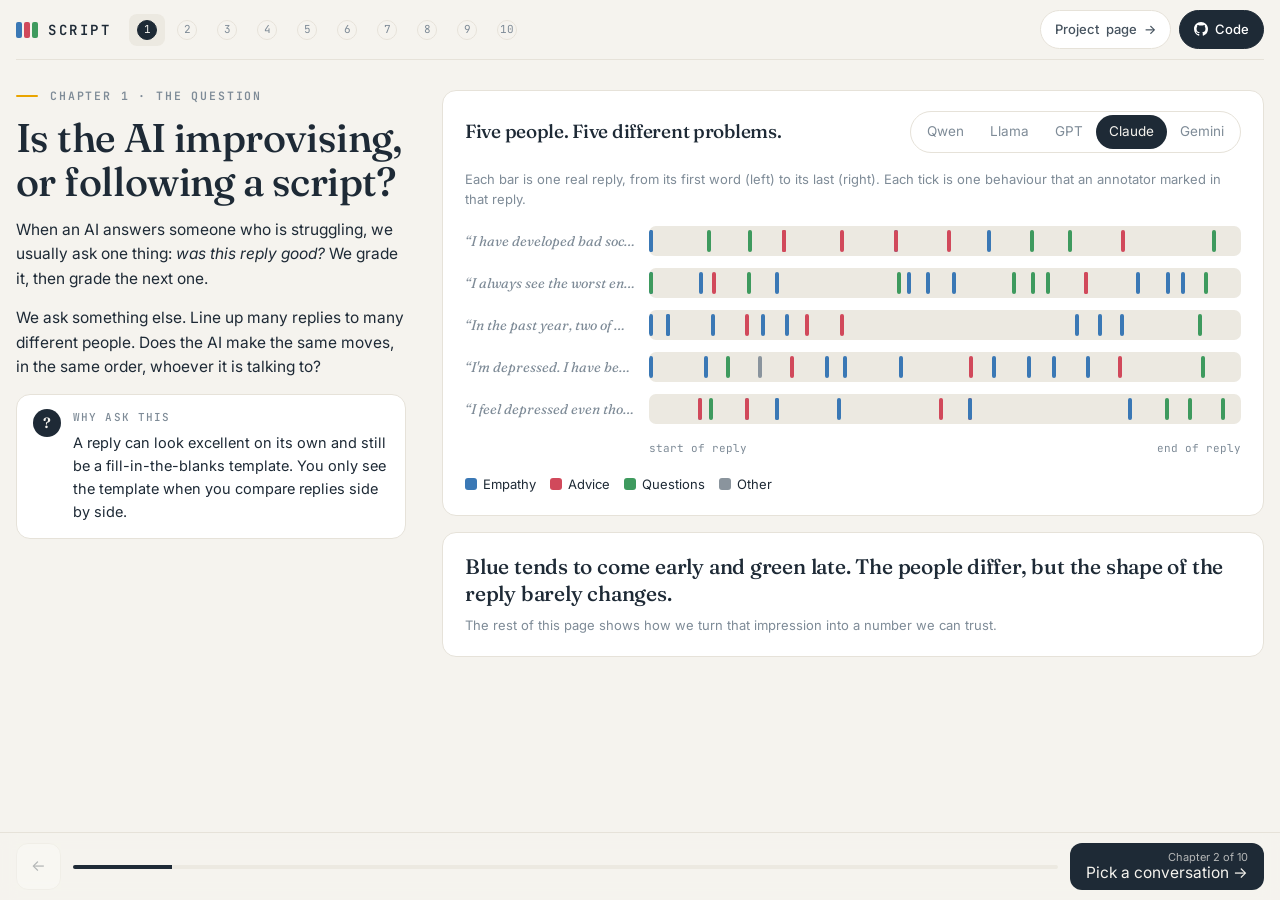
==== commit 954efa33: "Website: match the paper" ====
--- a/docs/index.html
+++ b/docs/index.html
@@ -234,7 +234,7 @@
   <div class="story">
     <div class="kicker">Chapter 2 · Real data</div>
     <h2>Pick a real conversation</h2>
-    <p>Everything here comes from the <b>Cognitive Atrophy Benchmark</b>: 819 messages from people seeking emotional support. Five AI models answered every message, giving <b>4,095 replies</b>. A human therapist answered the same messages.</p>
+    <p>Everything here comes from the <b>Cognitive Atrophy Benchmark</b>: 819 counselling messages from four datasets. Five AI models answered every message, giving <b>4,095 replies</b>. A human therapist answered 789 of the same messages.</p>
     <div class="lab">1 · Type of conversation</div>
     <div class="seg" id="modeSeg" role="group" aria-label="Conversation type"><button data-m="single">One message</button><button data-m="multi">Ongoing, 10 turns</button></div>
     <p class="soft" id="modeNote"></p>
@@ -358,8 +358,8 @@
     <div class="kicker">Chapter 8 · Result 1</div>
     <h2>All five models follow a script</h2>
     <div class="find">
-      <div><span>1</span><p>Every model scores <b>far above zero: 0.083 to 0.118</b>. The same tags with random labels score 0.000.</p></div>
-      <div><span>2</span><p>They share <b>one blueprint</b>: empathy opens, advice fills the middle, questions close.</p></div>
+      <div><span>1</span><p>Every model scores <b>far above zero: 0.083 to 0.118</b>. The same tags with random labels score about zero (−0.004).</p></div>
+      <div><span>2</span><p>They share <b>one blueprint</b>: empathy opens and advice fills the middle. In four of the five, questions close.</p></div>
       <div><span>3</span><p>The seats (C) are almost the same for all five. The chaining (M) differs. Claude chains the most.</p></div>
       <div><span>4</span><p>When <b>one AI annotator</b> labels everyone the same way, the <b style="color:var(--accent)">human therapist</b> has the weakest seat pattern: C = 0.045, against 0.063–0.086 for the models.</p></div>
     </div>
@@ -382,8 +382,8 @@
     <p>A script is only a problem if it ignores the person. So we ask what actually changes the behaviour: <b>the seat</b>, <b>the person's state</b>, or <b>the stage of the conversation</b>.</p>
     <div class="find">
       <div><span>1</span><p>For the models, the seat explains <b>6–8.5%</b> of the behaviour. The person's state explains only <b>0.5–1.1%</b>.</p></div>
-      <div><span>2</span><p>The therapist <b>listens first and advises later</b>: advice grows from 6% to 28% of moves across ten turns. The models start advice-heavy and barely change.</p></div>
-      <div><span>3</span><p>When a message is emotionally intense, the therapist cuts advice from 29% to 13%. <b>No model cuts it by more than 5 points.</b> An explicit safety cue does move the models.</p></div>
+      <div><span>2</span><p>The therapist <b>listens first and advises later</b>: advice rises from 8% of moves in turns 1–3 to 28% in turns 8–10. The models begin advice-heavy, at 27–52%, and change less.</p></div>
+      <div><span>3</span><p>When a message is emotionally intense, the therapist cuts advice from 29% to 13%. <b>No model cuts it by more than 5 points.</b> An explicit safety cue moves the models much more: 65–88% of the therapist's shift, against 22–36% for emotional intensity.</p></div>
       <div><span>4</span><p>The script <b>restarts every turn</b>. How one reply ends does not shape how the next one begins.</p></div>
     </div>
     <div class="why"><span class="q">?</span><b>Why test this</b><span>High structure alone does not prove an AI ignores people. Measuring the person's share separately tells us whether the structure answers the person or comes before them.</span></div>
@@ -391,7 +391,7 @@
   <div class="stage">
     <div class="panel"><h3>Advice, as a share of all moves, turn by turn</h3><div style="overflow-x:auto"><svg id="adv9" viewBox="0 0 640 240" style="width:100%;min-width:460px;display:block;margin-top:6px" role="img" aria-label="Advice share by turn"></svg></div></div>
     <div class="panel"><div class="row" style="justify-content:space-between;margin-bottom:6px"><h3>Your conversation, every turn</h3><div class="seg" id="sp9" role="group" aria-label="Speaker"></div></div>
-      <div class="row" style="margin-bottom:10px"><label class="lab" for="conv9">Conversation</label><select id="conv9" style="font:inherit;font-size:14px;padding:6px 10px;border-radius:8px;border:1px solid var(--line);background:var(--surface);color:var(--ink)"></select></div>
+      <div class="row" style="margin-bottom:10px"><label class="lab" for="conv9">Conversation</label><select id="conv9" style="max-width:100%;font:inherit;font-size:14px;padding:6px 10px;border-radius:8px;border:1px solid var(--line);background:var(--surface);color:var(--ink)"></select></div>
       <div class="codes" id="codes9"></div><p class="cap" style="margin-top:10px">Same blind annotator for every speaker, so the rows are comparable.</p></div>
     <div class="panel"><h3 style="margin-bottom:12px">What explains the behaviour? (share of guessing difficulty removed)</h3><div class="hbars" id="hb9"></div>
       <div class="legend" style="margin-top:12px"><span><i style="background:var(--C)"></i>seat in the reply</span><span><i style="background:var(--gold)"></i>person's state</span><span><i style="background:var(--ink)"></i>turn of the conversation</span></div></div>
@@ -405,7 +405,7 @@
     <h2>Standard evaluation cannot see it</h2>
     <p>We took pairs of replies from the same system with <b>exactly the same moves</b>, arranged differently. An expert-protocol AI judge rated them on a 1–5 scale.</p>
     <p>The more scripted reply scored <b>+0.004</b>, which is no difference. The longer reply in the same pairs scored +0.039, so the judge can notice small things. It just does not notice arrangement.</p>
-    <p>A published training method (MINT) that makes tactics vary across turns lowered one template measure, but left most of the within-reply script in place.</p>
+    <p>A published training method (MINT) that makes tactics vary across turns lowered stickiness (0.571 → 0.422) and choreography (C 0.150 → 0.112), but C stayed above the human level (0.014), close to a simple tactic-list prompt (0.110). Under a second, position-blind labelling, C rose instead (0.093 → 0.195).</p>
     <div class="why"><span class="q">?</span><b>The takeaway</b><span>SCRIPT measures how a system arranges its behaviour, not whether one reply is good. Report it next to quality, not instead of it.</span></div>
   </div>
   <div class="stage">
@@ -624,7 +624,7 @@
 function describe5(){const s=T5.slots||[];const n=Math.max(s.length-1,0);
   const pairs=[];for(let k=0;k<n;k++)pairs.push(`${s[k][s[k].length-1].c} → ${s[k+1][0].c}`);
   const tied=s.reduce((a,x)=>a+x.length-1,0);
-  $('#trans5').innerHTML=`<b>${n} transitions</b> in this reply (${tied} tag${tied===1?'':'s'} share a slot and get no arrow). First few: <span class="mono">${pairs.slice(0,6).join(' · ')}</span>${pairs.length>6?' …':''}<br><br>Across all of Claude's replies, advice follows a validation 43% of the time, where its seat alone would predict 22%. That extra pull is what momentum (M) counts.`}
+  $('#trans5').innerHTML=`<b>${n} transitions</b> in this reply (${tied} tag${tied===1?'':'s'} share a slot and get no arrow). First few: <span class="mono">${pairs.slice(0,6).join(' · ')}</span>${pairs.length>6?' …':''}<br><br>For example, across all of Claude's replies, advice follows an inaccurate validation (VIN) 43% of the time, where its seat alone would predict 22%. That extra pull is what momentum (M) counts.`}
 $('#play5').onclick=async()=>{const arws=$$('#t5 .arw');const s=T5.slots||[];
   for(const c of T5.chips.values())c.classList.remove('lit');
   for(let k=0;k<s.length;k++){s[k].forEach(e=>T5.chips.get(e.i).classList.add('lit'));if(arws[k-1])arws[k-1].setAttribute('stroke','var(--ink)');await wait(RM?0:420);s[k].forEach(e=>T5.chips.get(e.i).classList.remove('lit'))}
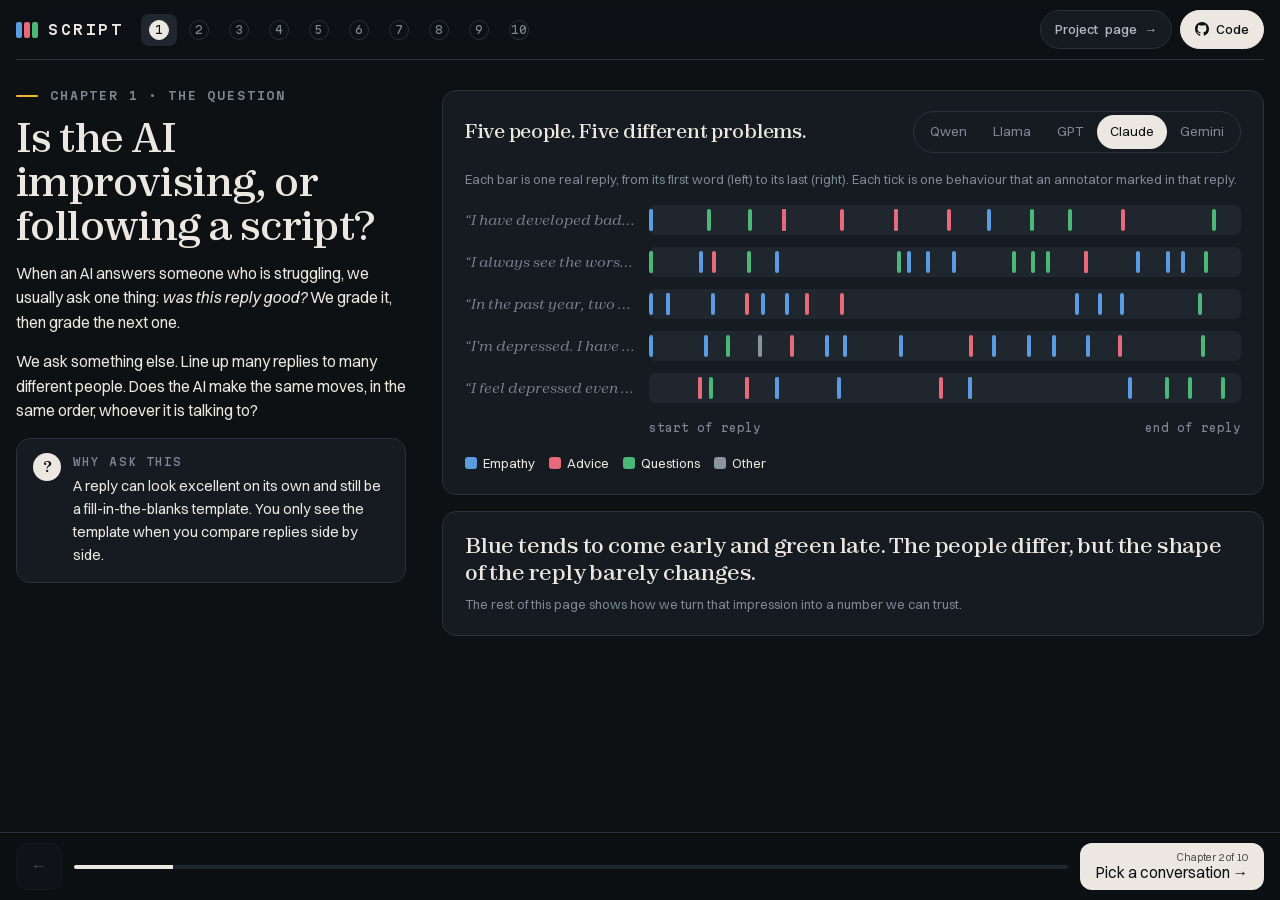
==== commit 2f1b66aa: "Website: dark theme and new fonts" ====
--- a/docs/index.html
+++ b/docs/index.html
@@ -11,25 +11,29 @@
 <script>
 if(/^#(idea|results|example|reproduce|top)$/.test(location.hash))location.replace('project.html'+location.hash);
 </script>
-<link rel="preconnect" href="https://fonts.googleapis.com">
-<link rel="preconnect" href="https://fonts.gstatic.com" crossorigin>
-<link rel="stylesheet" href="https://fonts.googleapis.com/css2?family=Fraunces:ital,opsz,wght@0,9..144,300..700;1,9..144,300..700&family=Inter:wght@400;500;600;700&family=JetBrains+Mono:wght@400;500;600&display=swap">
+<meta name="theme-color" content="#0E1114">
+<link rel="preload" href="assets/fonts/zodiak-variable.woff2" as="font" type="font/woff2" crossorigin>
+<link rel="preload" href="assets/fonts/switzer-variable.woff2" as="font" type="font/woff2" crossorigin>
+<link rel="stylesheet" href="assets/fonts/fonts.css">
 <style>
 /* Layout: a two-pane "rehearsal room": the story (left) talks you through it, the stage (right) shows it happening. One chapter at a time, paged. */
 :root{
-  --bg:#F5F3EE; --surface:#FFFFFF; --ink:#1E2A36; --ink2:#46535F; --muted:#7E8B97; --line:#E6E2D9; --soft:#ECE9E1; --hair2:#EFECE5;
-  --emp:#3A78B5; --adv:#D1495B; --q:#3E9A5E; --oth:#8A949D;
-  --C:#7A5CC2; --M:#1C9A87; --gold:#E9A400; --M-soft:#E0F3F0;
-  --accent:var(--M); --accent-ink:#fff;
-  --display:Fraunces, Georgia, serif;
-  --body:Inter, -apple-system, BlinkMacSystemFont, "Segoe UI", sans-serif;
-  --read:Fraunces, Georgia, serif;
-  --mono:"JetBrains Mono", ui-monospace, SFMono-Regular, Menlo, monospace;
+  --bg:#0E1114; --surface:#161B21; --ink:#ECE8E1; --ink2:#B3BAC2; --muted:#7D8893; --line:#29313A; --soft:#1F262E; --hair2:#20272F;
+  --emp:#5B9BE0; --adv:#E8697A; --q:#4CB877; --oth:#8A949E;
+  --C:#9C80EA; --M:#2CC2A9; --gold:#F2B630; --M-soft:rgba(44,194,169,.13);
+  --on-g:#0E1114;
+  --accent:var(--M); --accent-ink:#0E1114;
+  --display:"Zodiak", Georgia, serif;
+  --body:"Switzer", -apple-system, BlinkMacSystemFont, "Segoe UI", sans-serif;
+  --read:"Zodiak", Georgia, serif;
+  --mono:"Martian Mono", ui-monospace, SFMono-Regular, Menlo, monospace;
   --r:14px; --pagerH:64px;
-  color-scheme:light;
+  color-scheme:dark;
 }
 *{box-sizing:border-box}
 html,body{background:var(--bg);color:var(--ink)}
+html{font-variation-settings:"wdth" 87.5}
+::selection{background:rgba(44,194,169,.35)}
 body{margin:0;-webkit-font-smoothing:antialiased;font:15.5px/1.6 var(--body);padding-left:max(16px,env(safe-area-inset-left,0px));padding-right:max(16px,env(safe-area-inset-right,0px));padding-bottom:calc(var(--pagerH) + 12px)}
 body::before{content:"";position:fixed;inset:0 0 auto;height:env(safe-area-inset-top,0px);z-index:30;background:var(--bg)}
 button{font:inherit;color:inherit;cursor:pointer}
@@ -41,7 +45,7 @@
 .g-e{--g:var(--emp)}.g-a{--g:var(--adv)}.g-q{--g:var(--q)}.g-o{--g:var(--oth)}
 
 /* top bar */
-.top{position:sticky;top:env(safe-area-inset-top,0px);z-index:20;background:rgba(245,243,238,.88);backdrop-filter:saturate(1.4) blur(10px);display:flex;align-items:center;gap:18px;min-height:60px;padding-block:10px;max-width:1320px;margin:0 auto;border-bottom:1px solid var(--line)}
+.top{position:sticky;top:env(safe-area-inset-top,0px);z-index:20;background:rgba(14,17,20,.86);backdrop-filter:saturate(1.4) blur(10px);display:flex;align-items:center;gap:18px;min-height:60px;padding-block:10px;max-width:1320px;margin:0 auto;border-bottom:1px solid var(--line)}
 .brand{display:flex;align-items:center;gap:10px;text-decoration:none;white-space:nowrap}
 .brand .mark{display:flex;gap:2px}
 .brand .mark i{display:block;width:6px;height:16px;border-radius:2px}
@@ -58,7 +62,7 @@
 .toplinks{display:flex;gap:8px;font-size:13px;font-weight:500}
 .toplinks a{display:inline-flex;align-items:center;gap:7px;text-decoration:none;padding:8px 14px;border:1px solid var(--line);background:var(--surface);color:var(--ink2);border-radius:999px;white-space:nowrap;transition:transform .15s}
 .toplinks a:hover{transform:translateY(-1px);color:var(--ink)}
-.toplinks a.gh{background:var(--ink);border-color:var(--ink);color:#fff}
+.toplinks a.gh{background:var(--ink);border-color:var(--ink);color:var(--bg)}
 @media(max-width:700px){.top{gap:10px}.toplinks a{padding:7px 11px;font-size:12.5px}.toplinks .long{display:none}}
 @media(max-width:560px){.rail{display:none}.brand{margin-right:auto}}
 
@@ -129,7 +133,7 @@
 .ann{font-family:var(--body);font-size:15.5px;line-height:2.1;white-space:pre-wrap;overflow-wrap:anywhere;max-height:360px;overflow:auto;padding:16px 18px;border:1px solid var(--line);border-radius:14px;background:var(--surface)}
 .ann .sg{background:color-mix(in srgb,var(--g) 15%,transparent);border-bottom:2px solid color-mix(in srgb,var(--g) 60%,transparent);transition:background .2s}
 .ann .sg.hot{background:color-mix(in srgb,var(--g) 38%,transparent)}
-.pill{font-family:var(--mono);font-size:10.5px;font-weight:600;line-height:1;border:0;border-radius:5px;padding:4px 5px;margin:0 2px;vertical-align:2px;background:var(--g);color:#fff;transition:opacity .2s,transform .15s}
+.pill{font-family:var(--mono);font-size:10.5px;font-weight:600;line-height:1;border:0;border-radius:5px;padding:4px 5px;margin:0 2px;vertical-align:2px;background:var(--g);color:var(--on-g);transition:opacity .2s,transform .15s}
 .pill:hover{transform:translateY(-1px)}
 .pill.used{opacity:.35}
 .readout{min-height:46px;font-size:14px;border-left:3px solid var(--line);padding:4px 12px;color:var(--muted)}
@@ -139,10 +143,10 @@
 .trackwrap{background:var(--surface);border:1px solid var(--line);border-radius:var(--r);padding:16px 16px 10px;min-width:0}
 .track{position:relative;transition:height .5s cubic-bezier(.2,.8,.2,1);min-height:80px}
 .track svg.ex{position:absolute;inset:0;width:100%;height:100%;overflow:visible;pointer-events:none}
-.chip{position:absolute;left:0;top:0;height:22px;border-radius:6px;background:var(--g);color:#fff;font-family:var(--mono);font-size:10.5px;font-weight:600;display:grid;place-items:center;white-space:nowrap;overflow:hidden;transition:transform .7s cubic-bezier(.2,.8,.2,1),width .7s cubic-bezier(.2,.8,.2,1),opacity .35s,box-shadow .2s;will-change:transform;box-shadow:0 1px 0 rgba(0,0,0,.08)}
+.chip{position:absolute;left:0;top:0;height:22px;border-radius:6px;background:var(--g);color:var(--on-g);font-family:var(--mono);font-size:10.5px;font-weight:600;display:grid;place-items:center;white-space:nowrap;overflow:hidden;transition:transform .7s cubic-bezier(.2,.8,.2,1),width .7s cubic-bezier(.2,.8,.2,1),opacity .35s,box-shadow .2s;will-change:transform;box-shadow:0 1px 0 rgba(0,0,0,.08)}
 .chip.off{opacity:0}
 .chip.lit{box-shadow:0 0 0 3px color-mix(in srgb,var(--g) 40%,transparent)}
-.fly{position:fixed;z-index:50;height:22px;border-radius:6px;background:var(--g);color:#fff;font-family:var(--mono);font-size:10.5px;font-weight:600;display:grid;place-items:center;pointer-events:none;box-shadow:0 8px 24px rgba(0,0,0,.2)}
+.fly{position:fixed;z-index:50;height:22px;border-radius:6px;background:var(--g);color:var(--on-g);font-family:var(--mono);font-size:10.5px;font-weight:600;display:grid;place-items:center;pointer-events:none;box-shadow:0 8px 24px rgba(0,0,0,.5)}
 .ctx{display:flex;flex-wrap:wrap;gap:6px 12px;align-items:center;font-size:13px;color:var(--muted);border:1px dashed var(--line);border-radius:10px;padding:8px 12px}
 .ctx b{color:var(--ink);font-weight:600}
 .ctx button{border:0;background:none;text-decoration:underline;padding:0;font-size:13px;color:var(--ink)}
@@ -169,6 +173,7 @@
 
 /* charts */
 svg text{font-family:var(--mono);fill:var(--muted);font-size:11px}
+svg text.lb{font-family:var(--body);font-size:12.5px}
 .hbars{display:grid;gap:9px}
 .hb{display:grid;grid-template-columns:110px minmax(0,1fr) 60px;gap:10px;align-items:center;font-size:13.5px}
 .hb .t{height:22px;position:relative;border-radius:5px;background:var(--soft)}
@@ -198,7 +203,7 @@
 <body>
 
 <header class="top">
-  <a class="brand" href="./" aria-label="SCRIPT">
+  <a class="brand" href="index.html" aria-label="SCRIPT">
     <span class="mark" aria-hidden="true"><i style="background:var(--emp)"></i><i style="background:var(--adv)"></i><i style="background:var(--q)"></i></span>
     <b>SCRIPT</b>
   </a>
@@ -413,10 +418,10 @@
       <div style="overflow-x:auto"><svg id="ci10" viewBox="0 0 640 170" style="width:100%;min-width:460px;display:block;margin-top:6px" role="img" aria-label="Rating differences with intervals"></svg></div></div>
     <div class="panel" style="display:grid;gap:14px"><h3>The whole method in one breath</h3>
       <div class="find">
-        <div><span style="background:var(--emp);color:#fff">1</span><p><b>Tag</b> each behaviour and keep only what it is and where it starts.</p></div>
-        <div><span style="background:var(--adv);color:#fff">2</span><p><b>Seat</b> every tag in one of 10 seats, and read slots in order.</p></div>
-        <div><span style="background:var(--q);color:#fff">3</span><p><b>Pool</b> all replies and measure how well seat (C) and previous move (M) predict the behaviour.</p></div>
-        <div><span style="background:var(--accent);color:#fff">4</span><p><b>Shuffle</b> inside each reply and subtract what luck gives. What is left is SCRIPT.</p></div>
+        <div><span style="background:var(--emp);color:var(--on-g)">1</span><p><b>Tag</b> each behaviour and keep only what it is and where it starts.</p></div>
+        <div><span style="background:var(--adv);color:var(--on-g)">2</span><p><b>Seat</b> every tag in one of 10 seats, and read slots in order.</p></div>
+        <div><span style="background:var(--q);color:var(--on-g)">3</span><p><b>Pool</b> all replies and measure how well seat (C) and previous move (M) predict the behaviour.</p></div>
+        <div><span style="background:var(--accent);color:var(--on-g)">4</span><p><b>Shuffle</b> inside each reply and subtract what luck gives. What is left is SCRIPT.</p></div>
       </div>
       <p class="cap">All you need to run it on your own data is a table of labelled spans:</p>
       <div class="snip">response_id,label,position
@@ -720,7 +725,7 @@
 function blueprint(){
   const svg=$('#bp8'),W=640,l=80,r=20;const X=v=>l+v*(W-l-r);
   let g='';for(let t=0;t<=1.0001;t+=.25){g+=`<line x1="${X(t)}" x2="${X(t)}" y1="10" y2="200" stroke="var(--line)"/><text x="${X(t)}" y="218" text-anchor="middle">${t===0?'start':t===1?'end':t}</text>`}
-  MODELS.forEach((m,k)=>{const y=28+k*36;const P=D.pooled[m].pos;g+=`<text x="${l-10}" y="${y+4}" text-anchor="end" style="fill:var(--ink)">${m}</text><line x1="${X(0)}" x2="${X(1)}" y1="${y}" y2="${y}" stroke="var(--soft)" stroke-width="8" stroke-linecap="round"/>`;
+  MODELS.forEach((m,k)=>{const y=28+k*36;const P=D.pooled[m].pos;g+=`<text class="lb" x="${l-10}" y="${y+4}" text-anchor="end" style="fill:var(--ink)">${m}</text><line x1="${X(0)}" x2="${X(1)}" y1="${y}" y2="${y}" stroke="var(--soft)" stroke-width="8" stroke-linecap="round"/>`;
     ['e','a','q'].forEach((gk,r)=>{const row=P[GK.indexOf(gk)];const s=row.reduce((a,b)=>a+b,0);const mean=row.reduce((a,v,b)=>a+v*(b+.5)/10,0)/s;g+=`<circle cx="${X(mean)}" cy="${y}" r="8" fill="var(--${gk==='e'?'emp':gk==='a'?'adv':'q'})" stroke="var(--surface)" stroke-width="2"><title>${m}: ${FAM[gk]} at ${mean.toFixed(2)}</title></circle>`})});
   svg.innerHTML=g;
 }
@@ -738,7 +743,7 @@
     g+=`<polyline points="${pts.map(p=>p.join(',')).join(' ')}" fill="none" stroke="${hum?'var(--accent)':'var(--muted)'}" stroke-width="${hum?3:1.4}" stroke-opacity="${hum?1:.75}"/><circle cx="${pts[9][0]}" cy="${pts[9][1]}" r="${hum?4:2.5}" fill="${hum?'var(--accent)':'var(--muted)'}"/>`;
     labs.push({y:pts[9][1]+4,x:pts[9][0]+10,t:hum?'Therapist':sp,hum})});
   labs.sort((a,b)=>a.y-b.y);for(let k=1;k<labs.length;k++)if(labs[k].y-labs[k-1].y<13)labs[k].y=labs[k-1].y+13;
-  labs.forEach(o=>g+=`<text x="${o.x}" y="${o.y}" style="fill:${o.hum?'var(--accent)':'var(--muted)'};${o.hum?'font-weight:600':''}">${o.t}</text>`);
+  labs.forEach(o=>g+=`<text class="lb" x="${o.x}" y="${o.y}" style="fill:${o.hum?'var(--accent)':'var(--muted)'};${o.hum?'font-weight:600':''}">${o.t}</text>`);
   svg.innerHTML=g;
   // speaker chips
   $('#sp9').innerHTML=['Therapist',...MODELS].map(m=>`<button data-v="${m}" aria-pressed="${m===S.sp9}">${m}</button>`).join('');
@@ -756,9 +761,9 @@
 /* ---------- chapter 10 ---------- */
 function c10(){const svg=$('#ci10'),W=640,l=210,r=24;const lo=-.03,hi=.07;const X=v=>l+(v-lo)/(hi-lo)*(W-l-r);
   const rows=[['Arrangement (more scripted)',.004,-.015,.022,'var(--ink)'],['Same blueprint for all systems',0,-.019,.019,'var(--ink)'],['Length (positive control)',.039,.021,.058,'var(--q)']];
-  let g=`<line x1="${X(0)}" x2="${X(0)}" y1="10" y2="130" stroke="var(--muted)" stroke-dasharray="3 3"/><text x="${X(0)}" y="148" text-anchor="middle">0 = no effect</text>`;
+  let g=`<line x1="${X(0)}" x2="${X(0)}" y1="10" y2="130" stroke="var(--muted)" stroke-dasharray="3 3"/><text x="${X(0)}" y="148" text-anchor="middle">0</text><text x="${X(0)}" y="164" text-anchor="middle">no effect</text>`;
   [-.02,.02,.04,.06].forEach(v=>g+=`<text x="${X(v)}" y="148" text-anchor="middle">${v>0?'+':'−'}${Math.abs(v).toFixed(2)}</text>`);
-  rows.forEach(([n,m,a,b,c],k)=>{const y=30+k*40;g+=`<text x="${l-12}" y="${y+4}" text-anchor="end" style="fill:var(--ink)">${n}</text><line x1="${X(a)}" x2="${X(b)}" y1="${y}" y2="${y}" stroke="${c}" stroke-width="3" stroke-linecap="round"/><circle cx="${X(m)}" cy="${y}" r="6" fill="${c}"/><text x="${X(b)+8}" y="${y+4}">${m>=0?'+':''}${m.toFixed(3)}</text>`});
+  rows.forEach(([n,m,a,b,c],k)=>{const y=30+k*40;g+=`<text class="lb" x="${l-12}" y="${y+4}" text-anchor="end" style="fill:var(--ink)">${n}</text><line x1="${X(a)}" x2="${X(b)}" y1="${y}" y2="${y}" stroke="${c}" stroke-width="3" stroke-linecap="round"/><circle cx="${X(m)}" cy="${y}" r="6" fill="${c}"/><text x="${X(b)+8}" y="${y+4}">${m>=0?'+':''}${m.toFixed(3)}</text>`});
   svg.innerHTML=g;}
 $('#restart').onclick=()=>go(0);
 
--- a/docs/assets/fonts/fonts.css
+++ b/docs/assets/fonts/fonts.css
@@ -0,0 +1,5 @@
+@font-face{font-family:"Zodiak";src:url("zodiak-variable.woff2") format("woff2");font-weight:100 900;font-style:normal;font-display:swap}
+@font-face{font-family:"Zodiak";src:url("zodiak-variable-italic.woff2") format("woff2");font-weight:100 900;font-style:italic;font-display:swap}
+@font-face{font-family:"Switzer";src:url("switzer-variable.woff2") format("woff2");font-weight:100 900;font-style:normal;font-display:swap}
+@font-face{font-family:"Switzer";src:url("switzer-variable-italic.woff2") format("woff2");font-weight:100 900;font-style:italic;font-display:swap}
+@font-face{font-family:"Martian Mono";src:url("martian-mono-variable.woff2") format("woff2");font-weight:100 800;font-stretch:75% 112.5%;font-style:normal;font-display:swap}
